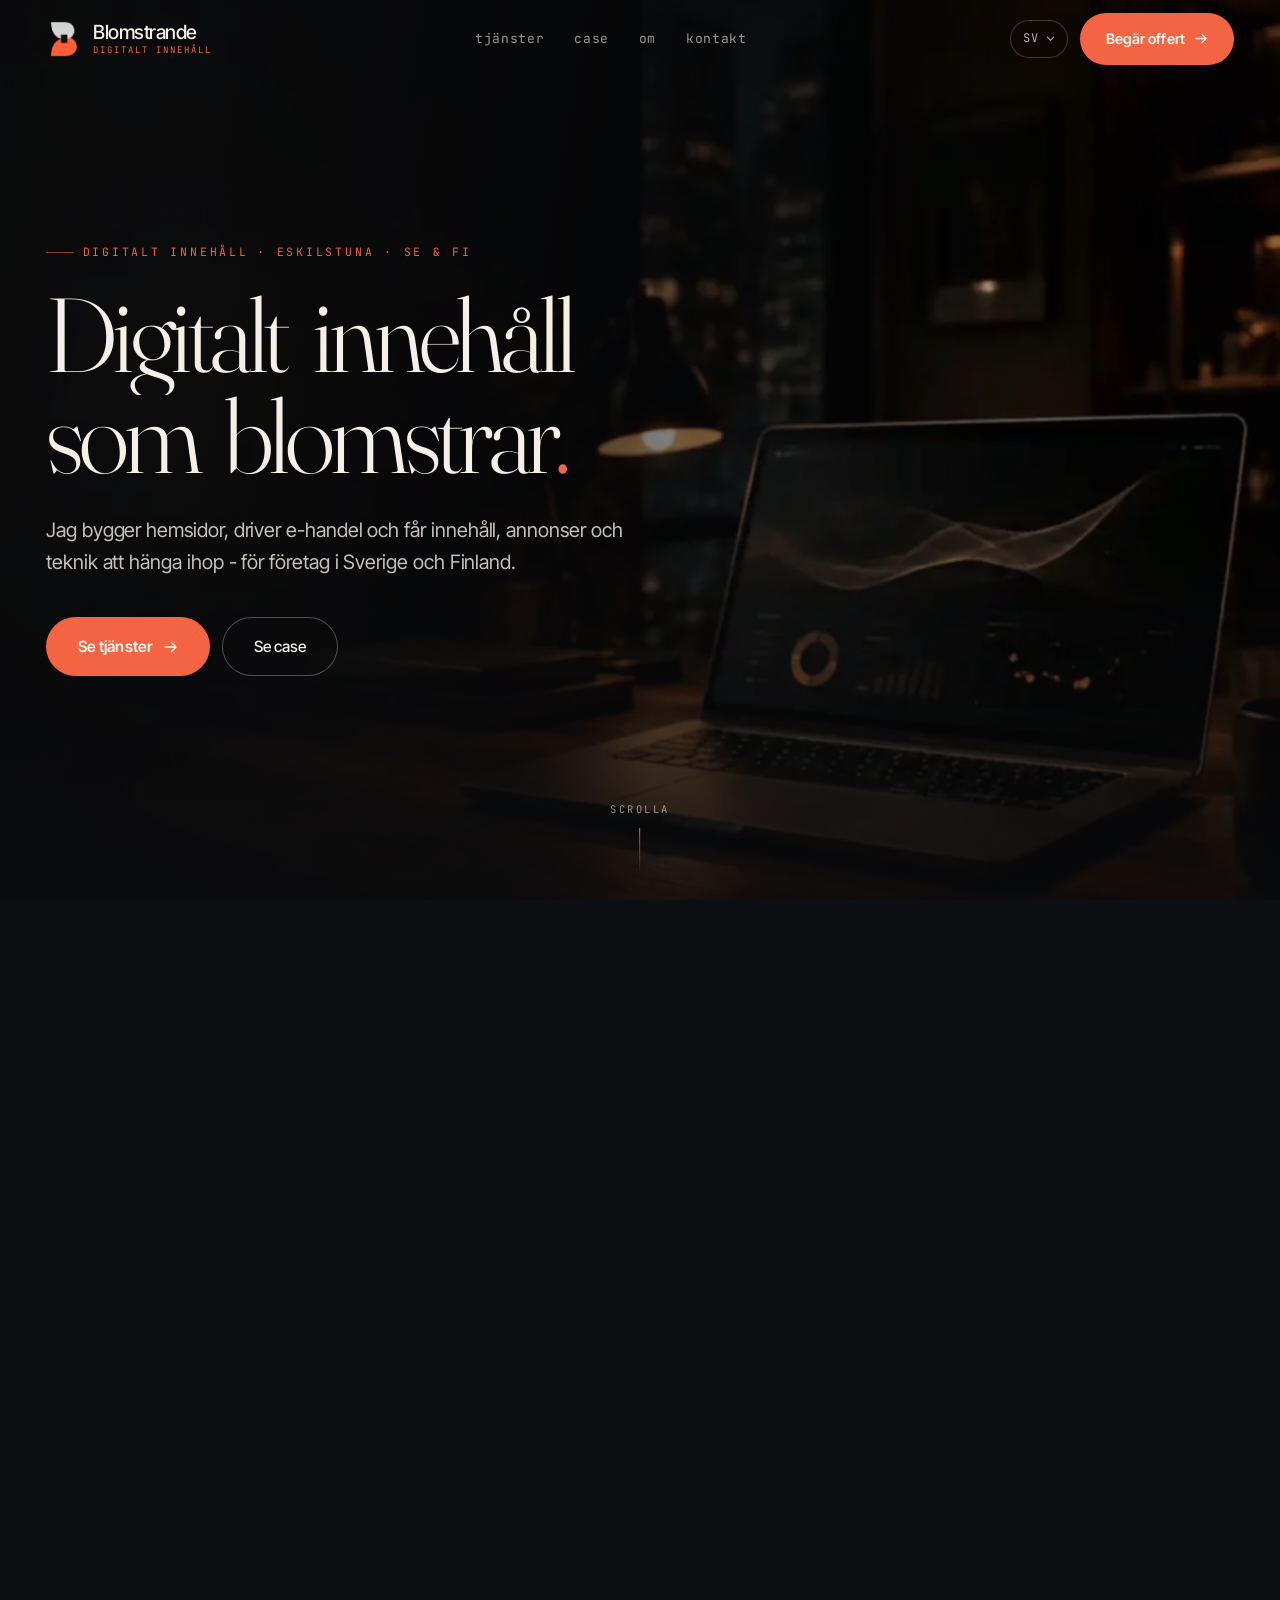
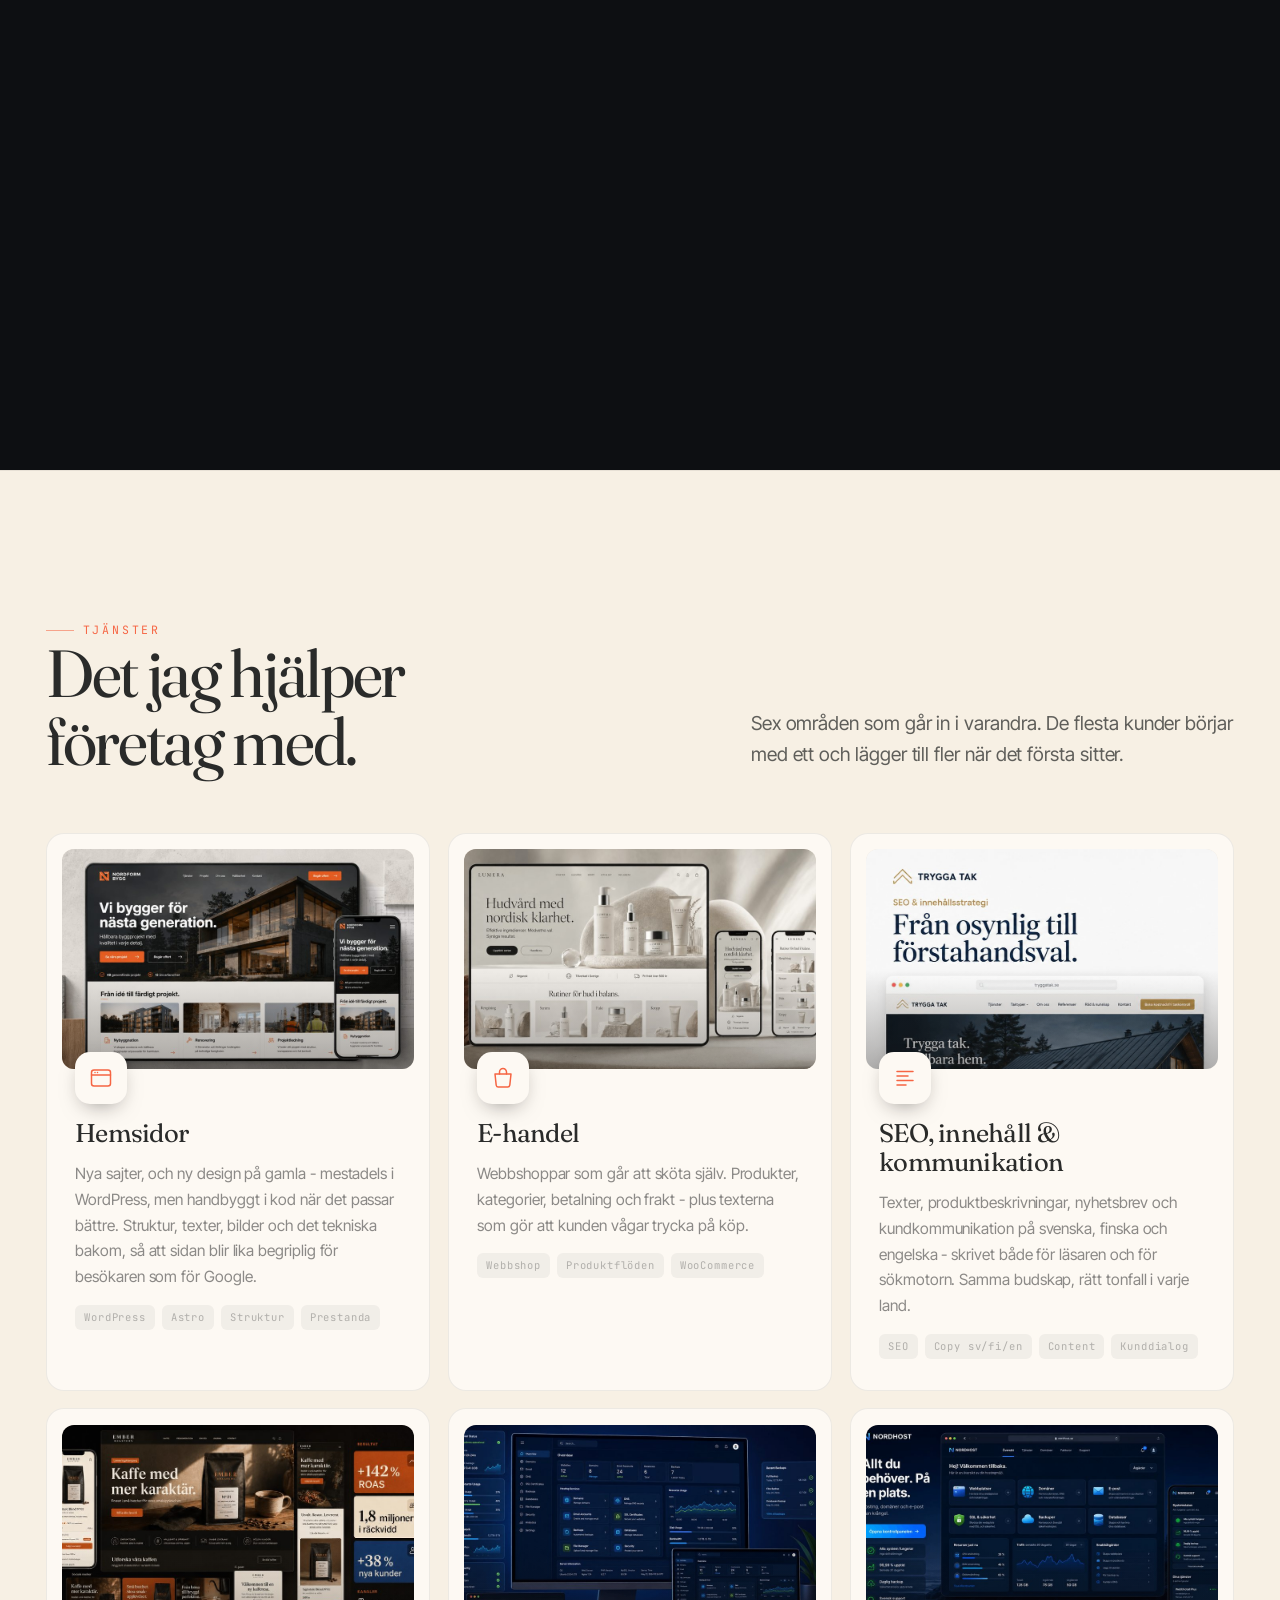
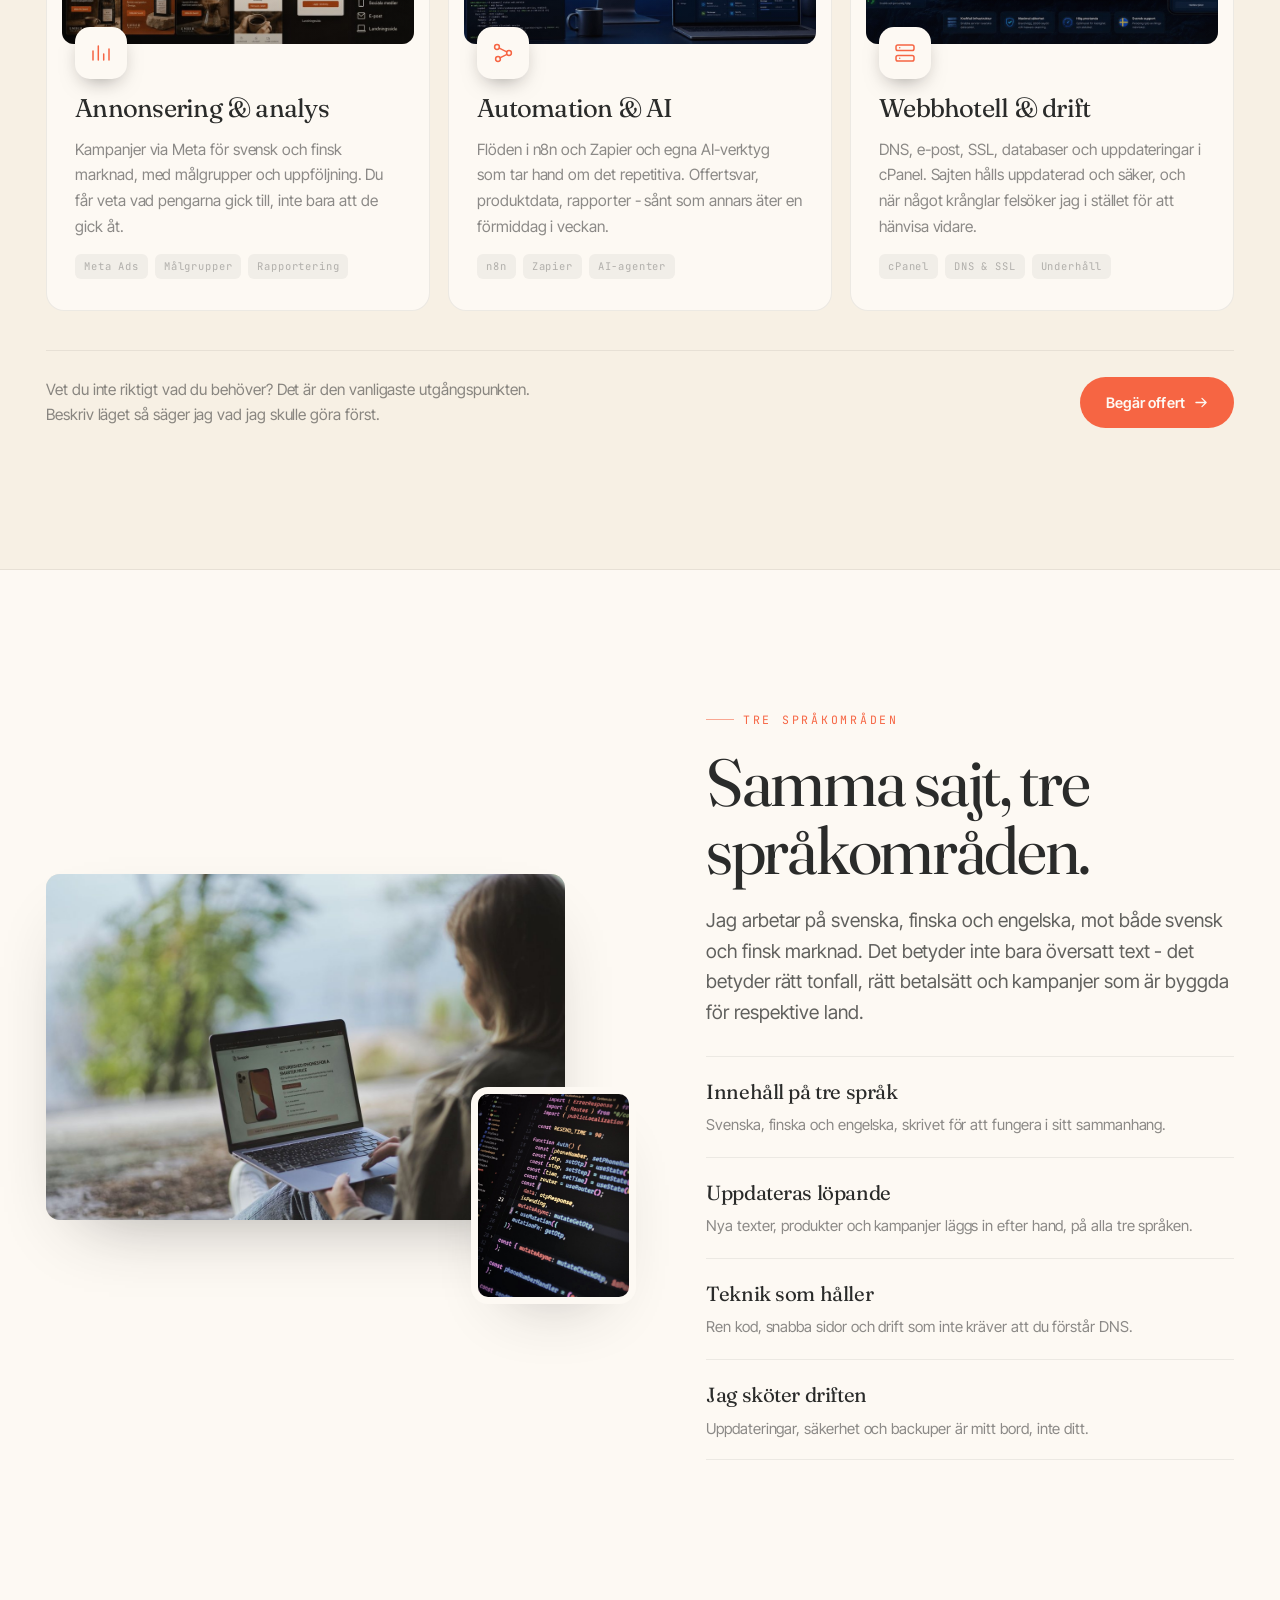
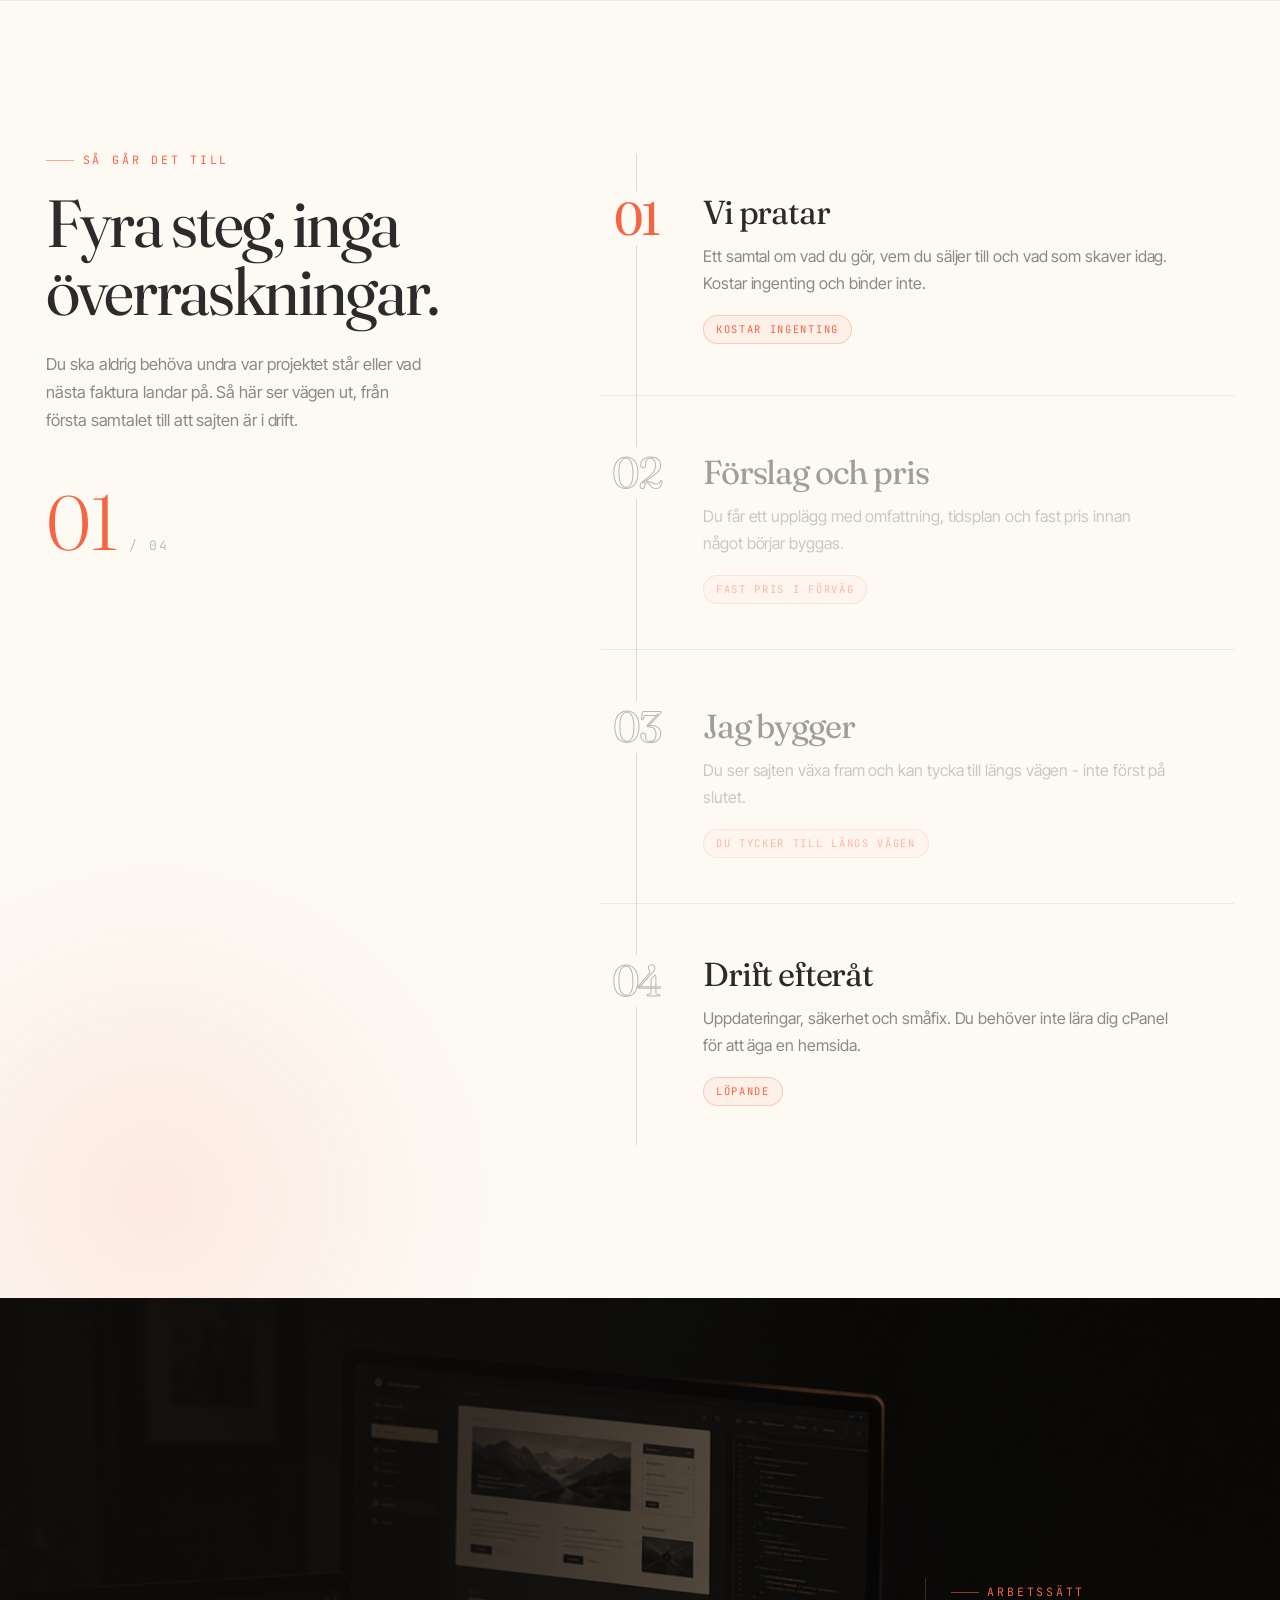
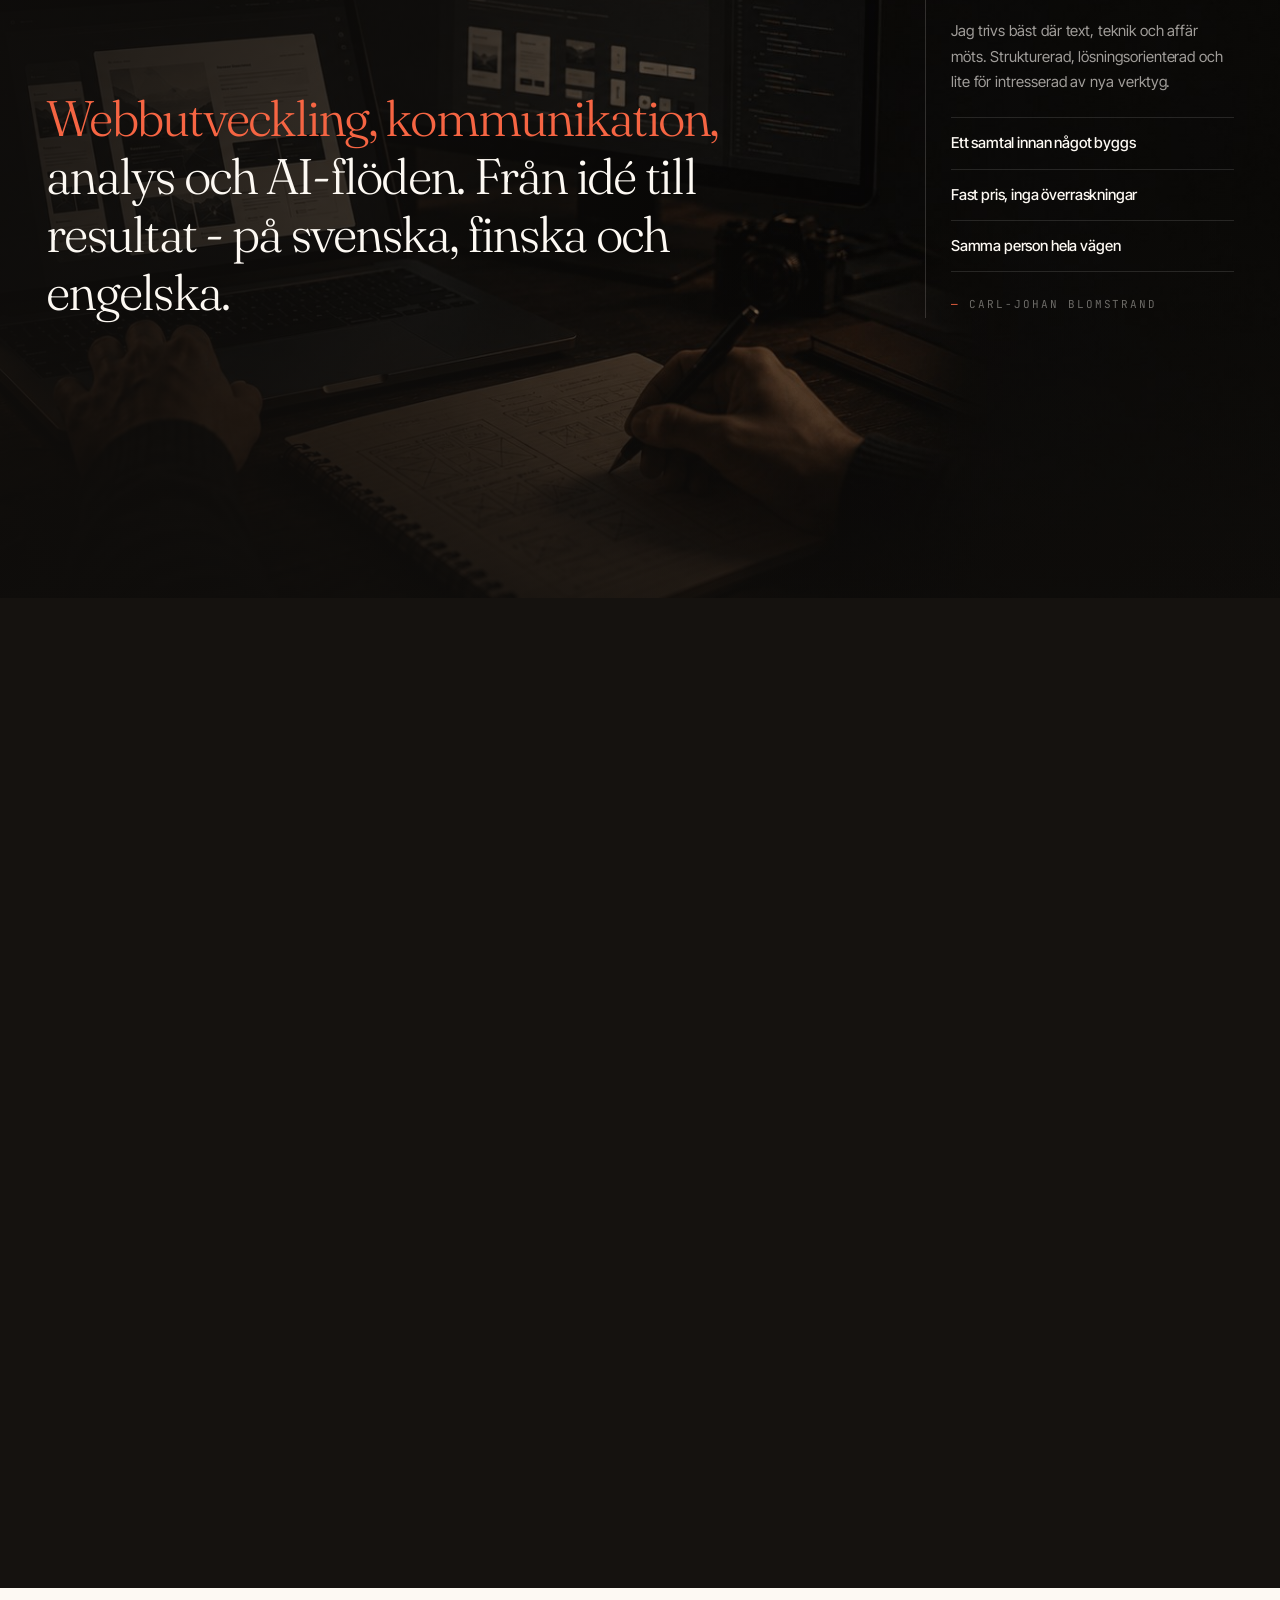
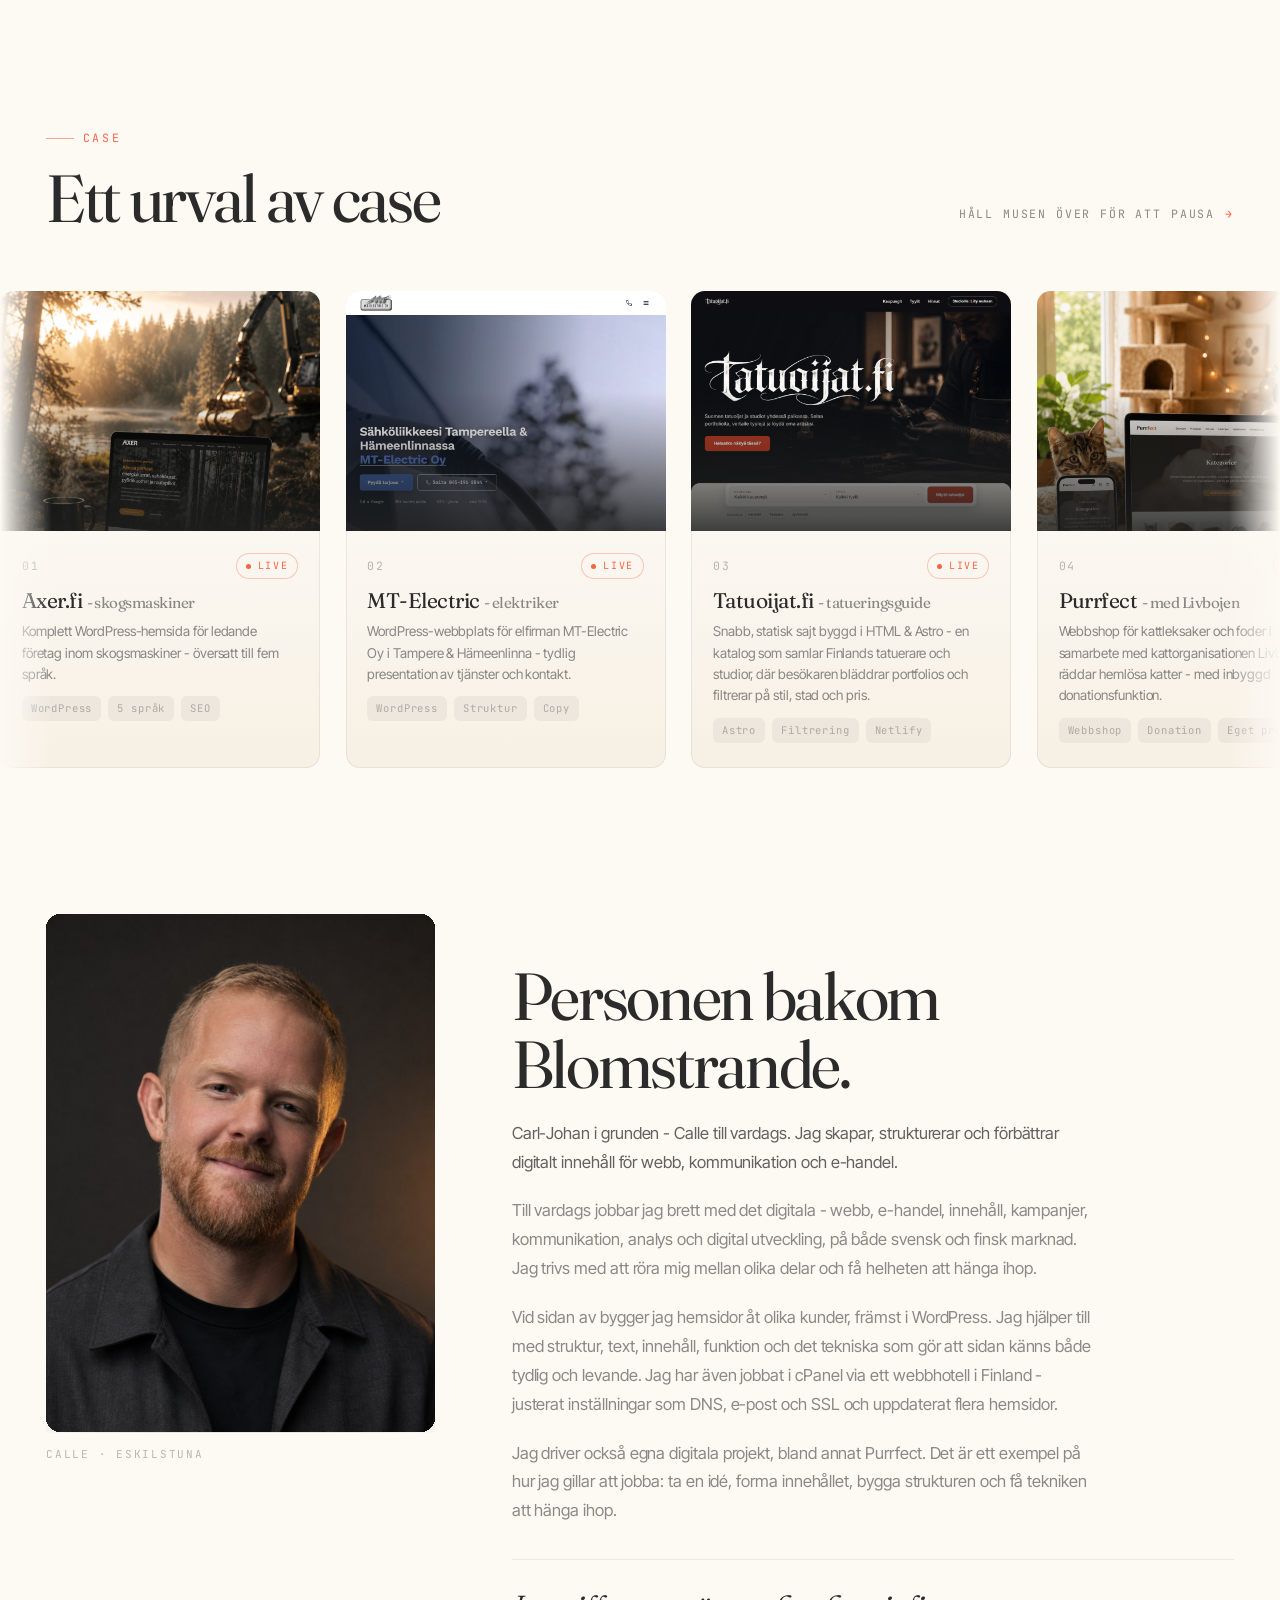
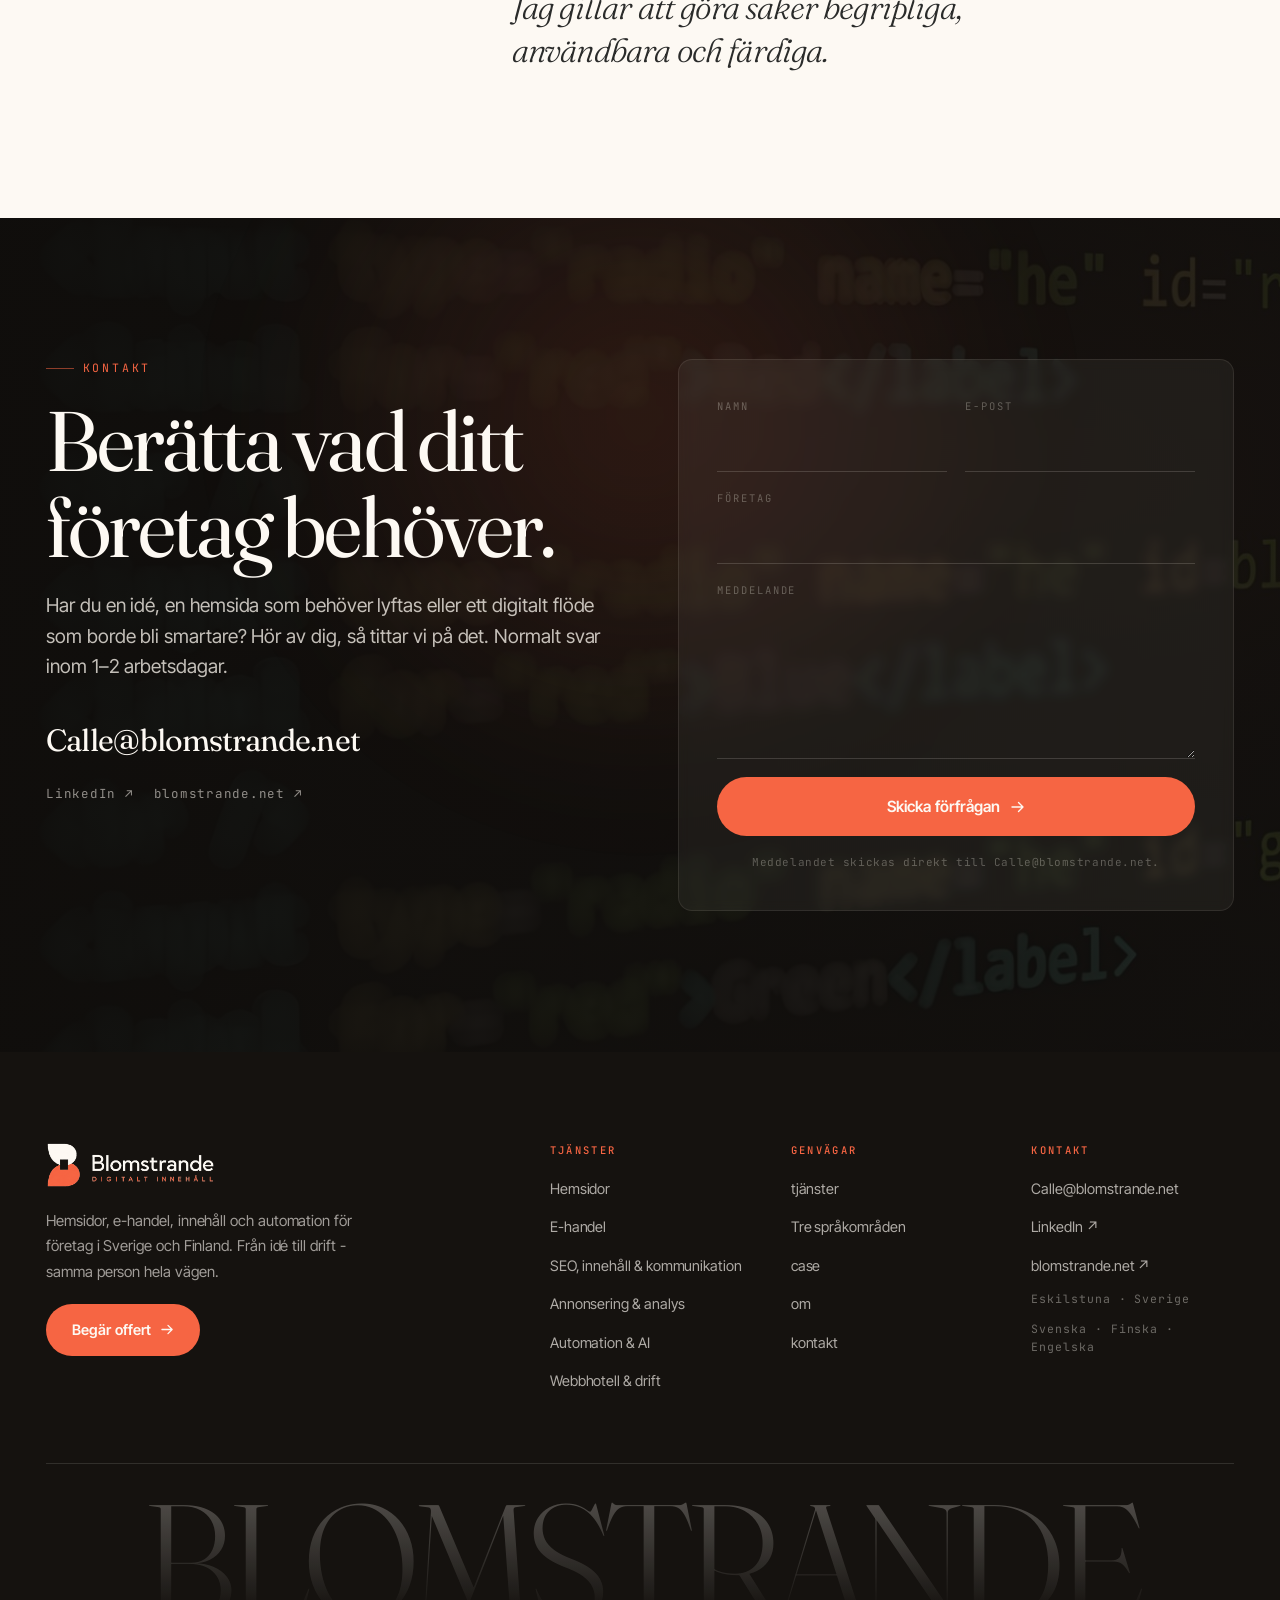
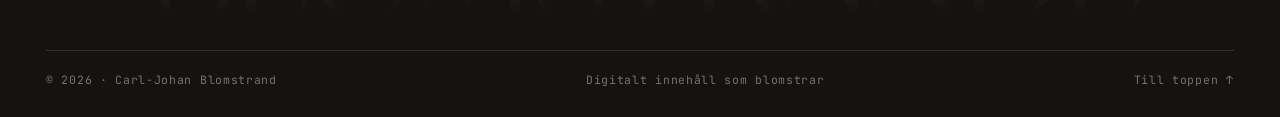
==== index.html @ 08e08719 "honeypot" ====
<!DOCTYPE html>
<html lang="sv">
<head>
<meta charset="utf-8">
<meta name="viewport" content="width=device-width, initial-scale=1, viewport-fit=cover">
<title>Blomstrande - Digitalt innehåll, webb &amp; e-handel i Eskilstuna</title>
<meta name="description" content="Blomstrande Digitalt Innehåll bygger hemsidor i WordPress, driver e-handel, sköter innehåll, annonsering och automation - för företag i Sverige och Finland.">
<meta name="theme-color" content="#FDF9F3">
<link rel="canonical" href="https://blomstrande.net/">

<meta property="og:type" content="website">
<meta property="og:title" content="Blomstrande - Digitalt innehåll som blomstrar">
<meta property="og:description" content="Hemsidor, e-handel, innehåll, annonsering och automation. Från idé till resultat - på svenska, finska och engelska.">
<meta property="og:url" content="https://blomstrande.net/">
<meta property="og:image" content="https://blomstrande.net/assets/og.jpg">
<meta property="og:image:width" content="1200">
<meta property="og:image:height" content="630">
<meta property="og:image:alt" content="Blomstrande - digitalt innehåll, webb och e-handel.">
<meta property="og:locale" content="sv_SE">
<meta property="og:locale:alternate" content="en_US">
<meta property="og:site_name" content="Blomstrande">
<meta name="twitter:card" content="summary_large_image">
<meta name="twitter:image" content="https://blomstrande.net/assets/og.jpg">

<link rel="icon" href="assets/logo-mark.png">
<link rel="preconnect" href="https://fonts.googleapis.com">
<link rel="preconnect" href="https://fonts.gstatic.com" crossorigin>
<link rel="stylesheet" href="https://fonts.googleapis.com/css2?family=Fraunces:ital,opsz,wght@0,9..144,300;0,9..144,400;0,9..144,500;1,9..144,300;1,9..144,400&family=Inter+Tight:wght@300;400;500;600&family=JetBrains+Mono:wght@400;500&display=swap">
<link rel="stylesheet" href="styles.css">

<script>
  /* Sätts före första målningen: CSS som döljer innehåll inför animationer
     får bara gälla när JavaScript faktiskt kör. Utan detta blir sidan tom
     om skriptet blockeras. */
  document.documentElement.className += ' js';
  if (matchMedia('(prefers-reduced-motion: reduce)').matches) {
    document.documentElement.className += ' reduce';
  }
  try {
    var l = localStorage.getItem('bl-lang');
    if (l === 'en' || l === 'sv') document.documentElement.lang = l;
  } catch (e) {}
</script>

<script type="application/ld+json">
{
  "@context": "https://schema.org",
  "@type": "ProfessionalService",
  "name": "Blomstrande Digitalt Innehåll",
  "description": "Hemsidor i WordPress, e-handel, innehåll och kommunikation, annonsering, automation och webbhotellsdrift.",
  "url": "https://blomstrande.net/",
  "email": "Calle@blomstrande.net",
  "image": "https://blomstrande.net/assets/logo.png",
  "address": { "@type": "PostalAddress", "addressLocality": "Eskilstuna", "addressCountry": "SE" },
  "areaServed": [{ "@type": "Country", "name": "Sverige" }, { "@type": "Country", "name": "Finland" }],
  "availableLanguage": ["sv", "fi", "en"],
  "founder": { "@type": "Person", "name": "Carl-Johan Blomstrand", "jobTitle": "Digital innehållsproducent" },
  "knowsAbout": ["WordPress", "E-handel", "Digital kommunikation", "Webbanalys", "Meta Ads", "AI-automation", "cPanel"]
}
</script>
</head>

<body>

<!-- ══ Laddning ═══════════════════════════════════════════════════════════ -->
<div class="loader" id="loader" aria-hidden="true">
  <div class="loader__inner">
    <img class="loader__logo" src="assets/logo-mark.png" alt="" width="200" height="191">
    <span class="loader__count" id="loaderCount">0</span>
  </div>
  <div class="loader__bar"><i id="loaderBar"></i></div>
</div>

<div class="grain" aria-hidden="true"></div>
<div class="progress" id="progress" aria-hidden="true"></div>

<a class="skip" href="#hero" data-i18n="skip">Hoppa till innehållet</a>

<!-- ══ Navigation ════════════════════════════════════════════════════════ -->
<header class="nav" id="nav">
  <div class="nav__in wrap">
    <a class="brand" href="#hero" aria-label="Blomstrande - Digitalt innehåll">
      <img class="brand__mark" src="assets/logo-mark.png" alt="" width="200" height="191" aria-hidden="true">
      <span class="brand__txt">
        <b>Blomstrande</b>
        <i data-i18n="brandSub">Digitalt innehåll</i>
      </span>
    </a>

    <nav class="nav__links" aria-label="Huvudmeny">
      <a href="#tjanster" data-nav-link><span data-i18n="navServices">tjänster</span></a>
      <a href="#case" data-nav-link><span data-i18n="navWork">case</span></a>
      <a href="#om" data-nav-link><span data-i18n="navAbout">om</span></a>
      <a href="#kontakt" data-nav-link><span data-i18n="navContact">kontakt</span></a>
    </nav>

    <div class="nav__side">
      <div class="lang" id="lang">
        <button class="lang__btn" type="button" aria-haspopup="true" aria-expanded="false" id="langBtn">
          <span id="langCur">SV</span>
          <svg viewBox="0 0 10 10" width="9" height="9" aria-hidden="true"><path d="M1.5 3.5 5 7l3.5-3.5" fill="none" stroke="currentColor" stroke-width="1.2" stroke-linecap="round"/></svg>
        </button>
        <div class="lang__menu" role="menu">
          <button type="button" data-lang="sv" role="menuitem"><b>SV</b> Svenska</button>
          <button type="button" data-lang="en" role="menuitem"><b>EN</b> English</button>
        </div>
      </div>

      <a class="btn btn--gold" href="#kontakt" data-magnetic>
        <span data-i18n="navCta">Begär offert</span>
        <svg class="btn__arw" viewBox="0 0 14 14" width="13" height="13" aria-hidden="true"><path d="M1 7h11M7.5 2.5 12 7l-4.5 4.5" fill="none" stroke="currentColor" stroke-width="1.35" stroke-linecap="round" stroke-linejoin="round"/></svg>
      </a>

      <button class="burger" id="burger" type="button" aria-label="Meny" aria-expanded="false"><span></span></button>
    </div>
  </div>
</header>

<div class="mobile" id="mobile">
  <nav class="mobile__nav">
    <a href="#tjanster"><em>01</em> <span data-i18n="navServices">tjänster</span></a>
    <a href="#case"><em>02</em> <span data-i18n="navWork">case</span></a>
    <a href="#om"><em>03</em> <span data-i18n="navAbout">om</span></a>
    <a href="#kontakt"><em>04</em> <span data-i18n="navContact">kontakt</span></a>
  </nav>
  <div class="mobile__foot">
    <a href="mailto:Calle@blomstrande.net">Calle@blomstrande.net</a>
    <span>Eskilstuna · SE</span>
  </div>
</div>

<main>

<!-- ══ Hero ══════════════════════════════════════════════════════════════ -->
<section class="hero" id="hero" data-spotlight>
  <div class="hero__track" id="heroTrack">
    <div class="hero__stage" id="heroStage">
    <div class="hero__media" aria-hidden="true" data-parallax>
      <img src="assets/hero.jpg"
           srcset="assets/hero-1200.jpg 1200w, assets/hero.jpg 1920w"
           sizes="100vw" alt="" width="1672" height="941" fetchpriority="high">
      <canvas class="hero__seq" id="heroSeq" aria-hidden="true"></canvas>
  </div>
    <div class="hero__scrim" aria-hidden="true"></div>

    <div class="wrap hero__in">
      <p class="eyebrow" data-reveal><span data-i18n="heroEyebrow">Digitalt innehåll</span> · Eskilstuna · SE &amp; FI</p>

      <h1 class="hero__h1">
        <span class="line"><span data-i18n="heroL1">Digitalt innehåll</span></span>
        <span class="line"><span data-i18n="heroL2">som blomstrar<em>.</em></span></span>
      </h1>

      <p class="hero__lead" data-reveal>
        <span data-i18n="heroLead">Jag bygger hemsidor, driver e-handel och får innehåll, annonser och teknik att hänga ihop - för företag i Sverige och Finland.</span>
      </p>

      <div class="hero__cta" data-reveal>
        <a class="btn btn--gold btn--lg" href="#tjanster" data-magnetic>
          <span data-i18n="heroCta1">Se tjänster</span>
          <svg class="btn__arw" viewBox="0 0 14 14" width="14" height="14" aria-hidden="true"><path d="M1 7h11M7.5 2.5 12 7l-4.5 4.5" fill="none" stroke="currentColor" stroke-width="1.35" stroke-linecap="round" stroke-linejoin="round"/></svg>
        </a>
        <a class="btn btn--ghost btn--lg" href="#case" data-magnetic><span data-i18n="heroCta2">Se case</span></a>
      </div>
    </div>

    <div class="hero__scroll" aria-hidden="true">
      <span data-i18n="scrollCue">scrolla</span>
      <i></i>
    </div>
    </div>
  </div>
</section>



<!-- ══ Tjänster ══════════════════════════════════════════════════════════ -->
<section class="services" id="tjanster">
  <div class="wrap">
    <div class="services__head">
      <div>
        <p class="eyebrow" data-reveal><span data-i18n="svcEyebrow">Tjänster</span></p>
        <h2 class="h2" data-reveal data-i18n="svcTitle">Det jag hjälper företag med.</h2>
      </div>
      <p class="lead" data-reveal data-i18n="svcLead">Sex områden som går in i varandra. De flesta kunder börjar med ett och lägger till fler när det första sitter.</p>
    </div>

    <div class="services__grid" data-reveal-group>

      <article class="svc" data-reveal>
        <figure class="svc__media"><img src="assets/svc-webb.jpg" alt="Webbplats byggd åt kund" loading="lazy" width="880" height="550"></figure>
        <span class="svc__icon" aria-hidden="true"><svg viewBox="0 0 24 24" width="24" height="24" fill="none" stroke="currentColor" stroke-width="1.5" stroke-linecap="round" stroke-linejoin="round"><rect x="2.5" y="4" width="19" height="16" rx="2.5"/><path d="M2.5 9h19M6 6.5h.01M8.5 6.5h.01"/></svg></span>
        <h3 data-i18n="v1t">Hemsidor</h3>
        <p data-i18n="v1b">Nya sajter, och ny design på gamla - mestadels i WordPress, men handbyggt i kod när det passar bättre. Struktur, texter, bilder och det tekniska bakom, så att sidan blir lika begriplig för besökaren som för Google.</p>
        <ul class="chips"><li>WordPress</li><li>Astro</li><li data-i18n="chipStruct">Struktur</li><li data-i18n="chipPerf">Prestanda</li></ul>
      <span class="svc__go" aria-hidden="true"><svg viewBox="0 0 14 14" width="13" height="13" fill="none"><path d="M1 7h11M7.5 2.5 12 7l-4.5 4.5" stroke="currentColor" stroke-width="1.4" stroke-linecap="round" stroke-linejoin="round"/></svg></span>
      
        <a class="svc__hit" href="tjanster/hemsidor/index.html" aria-label="Hemsidor - läs mer"><span class="visuellt-dold">Läs mer</span></a>
      </article>

      <article class="svc" data-reveal>
        <figure class="svc__media"><img src="assets/svc-ehandel.jpg" alt="Webbshop" loading="lazy" width="880" height="550"></figure>
        <span class="svc__icon" aria-hidden="true"><svg viewBox="0 0 24 24" width="24" height="24" fill="none" stroke="currentColor" stroke-width="1.5" stroke-linecap="round" stroke-linejoin="round"><path d="M4 8h16l-1.2 11.2a2 2 0 0 1-2 1.8H7.2a2 2 0 0 1-2-1.8L4 8Z"/><path d="M8.5 8V6a3.5 3.5 0 0 1 7 0v2"/></svg></span>
        <h3 data-i18n="v2t">E-handel</h3>
        <p data-i18n="v2b">Webbshoppar som går att sköta själv. Produkter, kategorier, betalning och frakt - plus texterna som gör att kunden vågar trycka på köp.</p>
        <ul class="chips"><li data-i18n="chipShop">Webbshop</li><li data-i18n="chipProducts">Produktflöden</li><li>WooCommerce</li></ul>
        <span class="svc__go" aria-hidden="true"><svg viewBox="0 0 14 14" width="13" height="13" fill="none"><path d="M1 7h11M7.5 2.5 12 7l-4.5 4.5" stroke="currentColor" stroke-width="1.4" stroke-linecap="round" stroke-linejoin="round"/></svg></span>
      
        <a class="svc__hit" href="tjanster/e-handel/index.html" aria-label="E-handel - läs mer"><span class="visuellt-dold">Läs mer</span></a>
      </article>

      <article class="svc" data-reveal>
        <figure class="svc__media"><img src="assets/svc-innehall.jpg" alt="Innehålls- och SEO-arbete" loading="lazy" width="880" height="550"></figure>
        <span class="svc__icon" aria-hidden="true"><svg viewBox="0 0 24 24" width="24" height="24" fill="none" stroke="currentColor" stroke-width="1.5" stroke-linecap="round" stroke-linejoin="round"><path d="M4 5.5h16M4 10h11M4 14.5h16M4 19h9"/></svg></span>
        <h3 data-i18n="v3t">SEO, innehåll &amp; kommunikation</h3>
        <p data-i18n="v3b">Texter, produktbeskrivningar, nyhetsbrev och kundkommunikation på svenska, finska och engelska - skrivet både för läsaren och för sökmotorn. Samma budskap, rätt tonfall i varje land.</p>
        <ul class="chips"><li>SEO</li><li>Copy sv/fi/en</li><li>Content</li><li data-i18n="chipCustomer">Kunddialog</li></ul>
      <span class="svc__go" aria-hidden="true"><svg viewBox="0 0 14 14" width="13" height="13" fill="none"><path d="M1 7h11M7.5 2.5 12 7l-4.5 4.5" stroke="currentColor" stroke-width="1.4" stroke-linecap="round" stroke-linejoin="round"/></svg></span>
      
        <a class="svc__hit" href="tjanster/seo-innehall/index.html" aria-label="SEO, innehåll & kommunikation - läs mer"><span class="visuellt-dold">Läs mer</span></a>
      </article>

      <article class="svc" data-reveal>
        <figure class="svc__media"><img src="assets/svc-analys.jpg" alt="Kampanj för Ember Roasters - annonser, e-post och resultat" loading="lazy" width="880" height="550"></figure>
        <span class="svc__icon" aria-hidden="true"><svg viewBox="0 0 24 24" width="24" height="24" fill="none" stroke="currentColor" stroke-width="1.5" stroke-linecap="round" stroke-linejoin="round"><path d="M4 19V10M9.3 19V5M14.7 19v-6M20 19V8"/></svg></span>
        <h3 data-i18n="v4t">Annonsering &amp; analys</h3>
        <p data-i18n="v4b">Kampanjer via Meta för svensk och finsk marknad, med målgrupper och uppföljning. Du får veta vad pengarna gick till, inte bara att de gick åt.</p>
        <ul class="chips"><li>Meta Ads</li><li data-i18n="chipAudience">Målgrupper</li><li data-i18n="chipReporting">Rapportering</li></ul>
      <span class="svc__go" aria-hidden="true"><svg viewBox="0 0 14 14" width="13" height="13" fill="none"><path d="M1 7h11M7.5 2.5 12 7l-4.5 4.5" stroke="currentColor" stroke-width="1.4" stroke-linecap="round" stroke-linejoin="round"/></svg></span>
      
        <a class="svc__hit" href="tjanster/annonsering-analys/index.html" aria-label="Annonsering & analys - läs mer"><span class="visuellt-dold">Läs mer</span></a>
      </article>

      <article class="svc" data-reveal>
        <figure class="svc__media"><img src="assets/svc-automation.jpg" alt="Automationsflöden och serverövervakning" loading="lazy" width="880" height="550"></figure>
        <span class="svc__icon" aria-hidden="true"><svg viewBox="0 0 24 24" width="24" height="24" fill="none" stroke="currentColor" stroke-width="1.5" stroke-linecap="round" stroke-linejoin="round"><circle cx="6" cy="6" r="2.4"/><circle cx="18" cy="12" r="2.4"/><circle cx="7" cy="18" r="2.4"/><path d="M8.2 7.1l7.6 3.7M15.9 13.4l-7 3.5"/></svg></span>
        <h3 data-i18n="v5t">Automation &amp; AI</h3>
        <p data-i18n="v5b">Flöden i n8n och Zapier och egna AI-verktyg som tar hand om det repetitiva. Offertsvar, produktdata, rapporter - sånt som annars äter en förmiddag i veckan.</p>
        <ul class="chips"><li>n8n</li><li>Zapier</li><li data-i18n="chipAgents">AI-agenter</li></ul>
      <span class="svc__go" aria-hidden="true"><svg viewBox="0 0 14 14" width="13" height="13" fill="none"><path d="M1 7h11M7.5 2.5 12 7l-4.5 4.5" stroke="currentColor" stroke-width="1.4" stroke-linecap="round" stroke-linejoin="round"/></svg></span>
      
        <a class="svc__hit" href="tjanster/automation-ai/index.html" aria-label="Automation & AI - läs mer"><span class="visuellt-dold">Läs mer</span></a>
      </article>

      <article class="svc" data-reveal>
        <figure class="svc__media"><img src="assets/svc-drift.jpg" alt="Kontrollpanel för webbhotell" loading="lazy" width="880" height="550"></figure>
        <span class="svc__icon" aria-hidden="true"><svg viewBox="0 0 24 24" width="24" height="24" fill="none" stroke="currentColor" stroke-width="1.5" stroke-linecap="round" stroke-linejoin="round"><rect x="3" y="4" width="18" height="5.5" rx="1.8"/><rect x="3" y="14.5" width="18" height="5.5" rx="1.8"/><path d="M6.7 6.75h.01M6.7 17.25h.01"/></svg></span>
        <h3 data-i18n="v6t">Webbhotell &amp; drift</h3>
        <p data-i18n="v6b">DNS, e-post, SSL, databaser och uppdateringar i cPanel. Sajten hålls uppdaterad och säker, och när något krånglar felsöker jag i stället för att hänvisa vidare.</p>
        <ul class="chips"><li>cPanel</li><li>DNS &amp; SSL</li><li data-i18n="chipMaint">Underhåll</li></ul>
      <span class="svc__go" aria-hidden="true"><svg viewBox="0 0 14 14" width="13" height="13" fill="none"><path d="M1 7h11M7.5 2.5 12 7l-4.5 4.5" stroke="currentColor" stroke-width="1.4" stroke-linecap="round" stroke-linejoin="round"/></svg></span>
      
        <a class="svc__hit" href="tjanster/webbhotell-drift/index.html" aria-label="Webbhotell & drift - läs mer"><span class="visuellt-dold">Läs mer</span></a>
      </article>

    </div>

    <div class="services__foot" data-reveal>
      <p data-i18n="svcFoot">Vet du inte riktigt vad du behöver? Det är den vanligaste utgångspunkten. Beskriv läget så säger jag vad jag skulle göra först.</p>
      <a class="btn btn--gold" href="#kontakt" data-magnetic>
        <span data-i18n="svcCta">Begär offert</span>
        <svg class="btn__arw" viewBox="0 0 14 14" width="13" height="13" aria-hidden="true"><path d="M1 7h11M7.5 2.5 12 7l-4.5 4.5" fill="none" stroke="currentColor" stroke-width="1.35" stroke-linecap="round" stroke-linejoin="round"/></svg>
      </a>
    </div>
  </div>
</section>


<!-- ══ Marknader: bild + text ════════════════════════════════════════════ -->
<section class="split" id="marknader">
  <div class="wrap split__grid">
    <div class="split__media" data-reveal>
      <figure class="split__main" data-parallax>
        <img src="assets/split-ehandel.jpg" alt="Kund som handlar i en webbshop" loading="lazy" width="1400" height="934">
      </figure>
      <figure class="split__inset" data-reveal>
        <img src="assets/split-kod.jpg" alt="Kod i en editor" loading="lazy" width="900" height="1313">
      </figure>
    </div>

    <div class="split__copy" data-reveal-group>
      <p class="eyebrow" data-reveal><span data-i18n="splitEyebrow">Tre språkområden</span></p>
      <h2 class="h2" data-reveal data-i18n="splitTitle">Samma sajt, tre språkområden.</h2>
      <p class="lead" data-reveal data-i18n="splitLead">Jag arbetar på svenska, finska och engelska, mot både svensk och finsk marknad. Det betyder inte bara översatt text - det betyder rätt tonfall, rätt betalsätt och kampanjer som är byggda för respektive land.</p>
      <ul class="split__list" data-reveal>
        <li><b data-i18n="sp1t">Innehåll på tre språk</b><span data-i18n="sp1b">Svenska, finska och engelska, skrivet för att fungera i sitt sammanhang.</span></li>
        <li><b data-i18n="sp2t">Uppdateras löpande</b><span data-i18n="sp2b">Nya texter, produkter och kampanjer läggs in efter hand, på alla tre språken.</span></li>
        <li><b data-i18n="sp3t">Teknik som håller</b><span data-i18n="sp3b">Ren kod, snabba sidor och drift som inte kräver att du förstår DNS.</span></li>
        <li><b data-i18n="sp4t">Jag sköter driften</b><span data-i18n="sp4b">Uppdateringar, säkerhet och backuper är mitt bord, inte ditt.</span></li>
      </ul>
    </div>
  </div>
</section>

<!-- ══ Så går det till ═══════════════════════════════════════════════════ -->
<section class="process" id="process">
  <div class="process__glow" aria-hidden="true"></div>
  <div class="wrap process__grid">

    <div class="process__aside">
      <div class="process__pin">
        <p class="eyebrow" data-reveal><span data-i18n="procEyebrow">Så går det till</span></p>
        <h2 class="h2" data-reveal data-i18n="procTitle">Fyra steg, inga överraskningar.</h2>
        <p class="process__lead" data-reveal data-i18n="procLead">Du ska aldrig behöva undra var projektet står eller vad nästa faktura landar på. Så här ser vägen ut, från första samtalet till att sajten är i drift.</p>
        <div class="process__counter" aria-hidden="true">
          <span id="procCount">01</span><i>/ 04</i>
        </div>
      </div>
    </div>

    <ol class="psteps">
      <li class="pstep" data-step>
        <span class="pstep__num" aria-hidden="true">01</span>
        <div class="pstep__body">
          <h3 data-i18n="p1t">Vi pratar</h3>
          <p data-i18n="p1b">Ett samtal om vad du gör, vem du säljer till och vad som skaver idag. Kostar ingenting och binder inte.</p>
          <span class="pstep__meta" data-i18n="p1m">Kostar ingenting</span>
        </div>
      </li>
      <li class="pstep" data-step>
        <span class="pstep__num" aria-hidden="true">02</span>
        <div class="pstep__body">
          <h3 data-i18n="p2t">Förslag och pris</h3>
          <p data-i18n="p2b">Du får ett upplägg med omfattning, tidsplan och fast pris innan något börjar byggas.</p>
          <span class="pstep__meta" data-i18n="p2m">Fast pris i förväg</span>
        </div>
      </li>
      <li class="pstep" data-step>
        <span class="pstep__num" aria-hidden="true">03</span>
        <div class="pstep__body">
          <h3 data-i18n="p3t">Jag bygger</h3>
          <p data-i18n="p3b">Du ser sajten växa fram och kan tycka till längs vägen - inte först på slutet.</p>
          <span class="pstep__meta" data-i18n="p3m">Du tycker till längs vägen</span>
        </div>
      </li>
      <li class="pstep" data-step>
        <span class="pstep__num" aria-hidden="true">04</span>
        <div class="pstep__body">
          <h3 data-i18n="p4t">Drift efteråt</h3>
          <p data-i18n="p4b">Uppdateringar, säkerhet och småfix. Du behöver inte lära dig cPanel för att äga en hemsida.</p>
          <span class="pstep__meta" data-i18n="p4m">Löpande</span>
        </div>
      </li>
    </ol>

  </div>
</section>

<!-- ══ Manifest (scroll-scrub) ═══════════════════════════════════════════ -->
<section class="manifest">
  <div class="manifest__bg" aria-hidden="true">
    <div class="manifest__bgPin">
      <img src="assets/band-skiss.jpg" alt="" loading="lazy" width="1672" height="941">
    </div>
  </div>
  <div class="manifest__track" data-scrub-track>
    <div class="manifest__sticky">
      <div class="wrap manifest__grid">
        <p class="scrub" data-scrub-text data-i18n="manifest">Webbutveckling, kommunikation, analys och AI-flöden. Från idé till resultat - på svenska, finska och engelska.</p>
        <aside class="mpanel">
          <p class="eyebrow eyebrow--light"><span data-i18n="mpEyebrow">Arbetssätt</span></p>
          <p class="mpanel__lead" data-i18n="manifestMeta">Jag trivs bäst där text, teknik och affär möts. Strukturerad, lösningsorienterad och lite för intresserad av nya verktyg.</p>
          <ul class="mpanel__list">
            <li data-scrub-item><b data-i18n="mp1">Ett samtal innan något byggs</b></li>
            <li data-scrub-item><b data-i18n="mp2">Fast pris, inga överraskningar</b></li>
            <li data-scrub-item><b data-i18n="mp3">Samma person hela vägen</b></li>
          </ul>
          <p class="mpanel__sign"><span data-i18n="mpSign">Carl-Johan Blomstrand</span></p>
        </aside>
      </div>
    </div>
  </div>
</section>

<!-- ══ Projekt: horisontellt galleri ═════════════════════════════════════ -->
<section class="work" id="case">
  <div class="wrap work__head">
    <p class="eyebrow" data-reveal><span data-i18n="workEyebrow">Case</span></p>
    <h2 class="h2" data-reveal data-i18n="workTitle">Ett urval av case</h2>
    <p class="work__hint" data-reveal><span data-i18n="workHint">Håll musen över för att pausa</span> <i>→</i></p>
  </div>

  <div class="work__marquee" data-marquee>
    <div class="work__rail" id="workRail">
        <article class="case" data-tilt>
          <a class="case__link" href="https://axer.blomstrande.net/" target="_blank" rel="noopener">
            <div class="case__media"><img src="assets/axer-case.jpg" alt="Axer.fi - ledande inom skogsmaskiner" loading="lazy" width="1200" height="800"></div>
            <div class="case__body">
              <div class="case__top"><em class="case__no">01</em><span class="tag tag--live" data-i18n="badgeLive">live</span></div>
              <h3>Axer.fi <i>- <span data-i18n="c1sub">skogsmaskiner</span></i></h3>
              <p data-i18n="c1">Komplett WordPress-hemsida för ledande företag inom skogsmaskiner - översatt till fem språk.</p>
              <ul class="chips"><li>WordPress</li><li data-i18n="chipMulti">5 språk</li><li>SEO</li></ul>
            </div>
          </a>
        </article>

        <article class="case" data-tilt>
          <a class="case__link" href="https://mt-electric.blomstrande.net" target="_blank" rel="noopener">
            <div class="case__media"><img src="assets/mt-electric-case.jpg" alt="MT-Electric Oy - elfirma i Tampere och Hämeenlinna" loading="lazy" width="1200" height="800"></div>
            <div class="case__body">
              <div class="case__top"><em class="case__no">02</em><span class="tag tag--live" data-i18n="badgeLive">live</span></div>
              <h3>MT-Electric <i>- <span data-i18n="c2sub">elektriker</span></i></h3>
              <p data-i18n="c2">WordPress-webbplats för elfirman MT-Electric Oy i Tampere &amp; Hämeenlinna - tydlig presentation av tjänster och kontakt.</p>
              <ul class="chips"><li>WordPress</li><li data-i18n="chipStruct">Struktur</li><li>Copy</li></ul>
            </div>
          </a>
        </article>

        <article class="case" data-tilt>
          <a class="case__link" href="https://tatueringssida.netlify.app/" target="_blank" rel="noopener">
            <div class="case__media"><img src="assets/tatuering-case.jpg" alt="Tatuoijat.fi - katalog över Finlands tatuerare" loading="lazy" width="1200" height="800"></div>
            <div class="case__body">
              <div class="case__top"><em class="case__no">03</em><span class="tag tag--live" data-i18n="badgeLive">live</span></div>
              <h3>Tatuoijat.fi <i>- <span data-i18n="c3sub">tatueringsguide</span></i></h3>
              <p data-i18n="c3">Snabb, statisk sajt byggd i HTML &amp; Astro - en katalog som samlar Finlands tatuerare och studior, där besökaren bläddrar portfolios och filtrerar på stil, stad och pris.</p>
              <ul class="chips"><li>Astro</li><li data-i18n="chipFilter">Filtrering</li><li>Netlify</li></ul>
            </div>
          </a>
        </article>

        <article class="case" data-tilt>
          <a class="case__link" href="https://purrfect.se" target="_blank" rel="noopener">
            <div class="case__media"><img src="assets/purrfect-case.jpg" alt="Purrfect - kattprodukter med donationsfunktion" loading="lazy" width="1200" height="800"></div>
            <div class="case__body">
              <div class="case__top"><em class="case__no">04</em><span class="tag tag--live" data-i18n="badgeLive">live</span></div>
              <h3>Purrfect <i>- <span data-i18n="c4sub">med Livbojen</span></i></h3>
              <p data-i18n="c4">Webbshop för kattleksaker och foder i samarbete med kattorganisationen Livbojen som räddar hemlösa katter - med inbyggd donationsfunktion.</p>
              <ul class="chips"><li data-i18n="chipShop">Webbshop</li><li data-i18n="chipDonation">Donation</li><li data-i18n="chipOwn">Eget projekt</li></ul>
            </div>
          </a>
        </article>

        <article class="case" data-tilt>
          <a class="case__link" href="https://www.billackering.eu/" target="_blank" rel="noopener">
            <div class="case__media"><img src="assets/billackering-case.jpg" alt="Billackering.eu - e-handel inom billack och vårdprodukter" loading="lazy" width="1200" height="800"></div>
            <div class="case__body">
              <div class="case__top"><em class="case__no">05</em><span class="tag tag--live" data-i18n="badgeOngoing">pågående</span></div>
              <h3>Billackering.eu <i>- <span data-i18n="c5sub">kommunikatör</span></i></h3>
              <p data-i18n="c5">Marknads- och kommunikationsansvar för e-handel inom billack och vårdprodukter - för både den svenska och finska marknaden.</p>
              <ul class="chips"><li data-i18n="chipComm">Kommunikation</li><li>SE + FI</li><li data-i18n="chipEcom">E-handel</li></ul>
            </div>
          </a>
        </article>

        <article class="case" data-tilt>
          <div class="case__link">
            <div class="case__media"><img src="assets/meta-portfolio.jpg" alt="Strategisk marknadsföring via Meta" loading="lazy" width="1200" height="800"></div>
            <div class="case__body">
              <div class="case__top"><em class="case__no">06</em><span class="tag tag--work" data-i18n="badgeOngoing">pågående</span></div>
              <h3 data-i18n="c6title">Strategisk marknadsföring <i>- via Meta</i></h3>
              <p data-i18n="c6">Annonser och kampanjer via Meta för svenska och finska marknaden - strategi, målgrupper och analys.</p>
              <ul class="chips"><li>Meta Ads</li><li data-i18n="chipAudience">Målgrupper</li><li data-i18n="chipAnalysis">Analys</li></ul>
            </div>
          </div>
        </article>

        <article class="case" data-tilt>
          <div class="case__link">
            <div class="case__media"><img src="assets/ai-automation-case.jpg" alt="Automation och AI - n8n, Zapier och egna GPT-verktyg" loading="lazy" width="1200" height="800"></div>
            <div class="case__body">
              <div class="case__top"><em class="case__no">07</em><span class="tag">2025</span></div>
              <h3 data-i18n="c7title">Automation <i>&amp; AI-flöden</i></h3>
              <p data-i18n="c7">Automationsflöden i n8n och Zapier, samt bygger AI-agenter och andra AI-baserade verktyg.</p>
              <ul class="chips"><li>n8n</li><li>Zapier</li><li data-i18n="chipAgents">AI-agenter</li></ul>
            </div>
          </div>
        </article>

        <article class="case" data-tilt>
          <div class="case__link">
            <div class="case__media"><img src="assets/cpanel-case.jpg" alt="Webbhotell och cPanel - drift och konfiguration" loading="lazy" width="1200" height="800"></div>
            <div class="case__body">
              <div class="case__top"><em class="case__no">08</em><span class="tag" data-i18n="badgeOps">drift</span></div>
              <h3 data-i18n="c8title">Webbhotell <i>&amp; cPanel</i></h3>
              <p data-i18n="c8">Har jobbat i cPanel via ett webbhotell i Finland - justerat inställningar som DNS, e-post, SSL, databaser och PHP samt uppdaterat och felsökt flera hemsidor.</p>
              <ul class="chips"><li>DNS</li><li>SSL</li><li>PHP</li></ul>
            </div>
          </div>
        </article>

        <article class="case case--end">
          <a class="case__link" href="#kontakt">
            <div class="case__body case__body--end">
              <em class="case__no">→</em>
              <h3 data-i18n="endTitle">Nästa projekt är ditt.</h3>
              <p data-i18n="endBody">Har du en idé, en hemsida som behöver lyftas eller ett flöde som borde bli smartare? Hör av dig så tittar vi på det.</p>
              <span class="btn btn--gold" data-i18n="endCta">Skicka ett meddelande</span>
            </div>
          </a>
        </article>

    </div>
  </div>
</section>

<!-- ══ Om ════════════════════════════════════════════════════════════════ -->
<section class="about" id="om">
  <div class="wrap about__grid">
    <div class="about__media" data-reveal>
      <div class="about__frame" data-parallax>
        <img src="assets/calle-portrait.jpg" alt="Carl-Johan Blomstrand" loading="lazy" width="900" height="1125">
      </div>
      <p class="about__cap"><span data-i18n="aboutCap">Calle · Eskilstuna</span></p>
    </div>

    <div class="about__copy" data-reveal-group>
      <p class="eyebrow" data-reveal><span data-i18n="aboutEyebrow">Om företaget</span></p>
      <h2 class="h2" data-reveal data-i18n="aboutTitle">Personen bakom Blomstrande.</h2>

      <p class="lead" data-reveal data-i18n="about1">Carl-Johan i grunden - Calle till vardags. Jag skapar, strukturerar och förbättrar digitalt innehåll för webb, kommunikation och e-handel.</p>
      <p data-reveal data-i18n="about2">Till vardags jobbar jag brett med det digitala - webb, e-handel, innehåll, kampanjer, kommunikation, analys och digital utveckling, på både svensk och finsk marknad. Jag trivs med att röra mig mellan olika delar och få helheten att hänga ihop.</p>
      <p data-reveal data-i18n="about3">Vid sidan av bygger jag hemsidor åt olika kunder, främst i WordPress. Jag hjälper till med struktur, text, innehåll, funktion och det tekniska som gör att sidan känns både tydlig och levande. Jag har även jobbat i cPanel via ett webbhotell i Finland - justerat inställningar som DNS, e-post och SSL och uppdaterat flera hemsidor.</p>
      <p data-reveal data-i18n="about4">Jag driver också egna digitala projekt, bland annat Purrfect. Det är ett exempel på hur jag gillar att jobba: ta en idé, forma innehållet, bygga strukturen och få tekniken att hänga ihop.</p>

      <blockquote class="pull" data-reveal>
        <p data-i18n="pull">Jag gillar att göra saker begripliga, användbara och färdiga.</p>
      </blockquote>
    </div>
  </div>
</section>

<!-- ══ Kontakt ═══════════════════════════════════════════════════════════ -->
<section class="contact" id="kontakt">
  <div class="contact__bg" aria-hidden="true">
    <img src="assets/band-kod.jpg" alt="" loading="lazy" width="1919" height="806">
  </div>
  <div class="contact__glow" aria-hidden="true"></div>
  <div class="wrap contact__grid">

    <div class="contact__copy" data-reveal-group>
      <p class="eyebrow" data-reveal><span data-i18n="contactEyebrow">Kontakt</span></p>
      <h2 class="h2 h2--xl" data-reveal data-i18n="contactTitle">Berätta vad ditt företag behöver.</h2>
      <p class="lead" data-reveal data-i18n="contactLead">Har du en idé, en hemsida som behöver lyftas eller ett digitalt flöde som borde bli smartare? Hör av dig, så tittar vi på det. Normalt svar inom 1–2 arbetsdagar.</p>

      <div class="contact__direct" data-reveal>
        <a href="mailto:Calle@blomstrande.net">Calle@blomstrande.net</a>
        <div class="contact__links">
          <a href="https://www.linkedin.com/" target="_blank" rel="noopener">LinkedIn ↗</a>
          <a href="https://blomstrande.net" target="_blank" rel="noopener">blomstrande.net ↗</a>
        </div>
      </div>
    </div>

    <form class="form" id="form" name="kontakt" method="POST" data-netlify="true" netlify-honeypot="bot-field" data-reveal novalidate>
      <!-- Netlify Forms: form-name maste folja med nar vi postar via fetch. -->
      <input type="hidden" name="form-name" value="kontakt">
      <p class="form__hp" aria-hidden="true" style="position:absolute;left:-9999px;top:auto;width:1px;height:1px;overflow:hidden">
        <label>Lämna det här fältet tomt <input name="bot-field" tabindex="-1" autocomplete="off"></label>
      </p>
      <div class="form__row">
        <div class="field">
          <label for="f-name" data-i18n="fName">Namn</label>
          <input id="f-name" name="namn" type="text" autocomplete="name" required>
        </div>
        <div class="field">
          <label for="f-mail" data-i18n="fMail">E-post</label>
          <input id="f-mail" name="epost" type="email" autocomplete="email" required>
        </div>
      </div>
      <div class="field">
        <label for="f-sub" data-i18n="fSubject">Företag</label>
        <input id="f-sub" name="amne" type="text">
      </div>
      <div class="field">
        <label for="f-msg" data-i18n="fMsg">Meddelande</label>
        <textarea id="f-msg" name="meddelande" rows="5"></textarea>
      </div>
      <button class="btn btn--gold btn--lg btn--full" type="submit" data-magnetic>
        <span data-i18n="fSend">Skicka förfrågan</span>
        <svg class="btn__arw" viewBox="0 0 14 14" width="14" height="14" aria-hidden="true"><path d="M1 7h11M7.5 2.5 12 7l-4.5 4.5" fill="none" stroke="currentColor" stroke-width="1.35" stroke-linecap="round" stroke-linejoin="round"/></svg>
      </button>
      <p class="form__note" id="formNote" data-i18n="fNote" role="status" aria-live="polite">Meddelandet skickas direkt till Calle@blomstrande.net.</p>
    </form>

  </div>
</section>

</main>

<!-- ══ Sidfot ════════════════════════════════════════════════════════════ -->
<footer class="foot">
  <div class="wrap">

    <div class="foot__top">
      <div class="foot__brand">
        <img class="foot__logo" src="assets/logo-light.png" alt="Blomstrande Digitalt Innehåll" width="621" height="169">
        <p data-i18n="footBlurb">Hemsidor, e-handel, innehåll och automation för företag i Sverige och Finland. Från idé till drift - samma person hela vägen.</p>
        <a class="btn btn--gold" href="#kontakt" data-magnetic>
          <span data-i18n="footCta">Begär offert</span>
          <svg class="btn__arw" viewBox="0 0 14 14" width="13" height="13" aria-hidden="true"><path d="M1 7h11M7.5 2.5 12 7l-4.5 4.5" fill="none" stroke="currentColor" stroke-width="1.35" stroke-linecap="round" stroke-linejoin="round"/></svg>
        </a>
      </div>

      <nav class="foot__cols" aria-label="Sidfot">
        <div>
          <h4 data-i18n="footServices">Tjänster</h4>
          <ul>
            <li><a href="#tjanster" data-i18n="v1t">Hemsidor</a></li>
            <li><a href="#tjanster" data-i18n="v2t">E-handel</a></li>
            <li><a href="#tjanster" data-i18n="v3t">SEO, innehåll &amp; kommunikation</a></li>
            <li><a href="#tjanster" data-i18n="v4t">Annonsering &amp; analys</a></li>
            <li><a href="#tjanster" data-i18n="v5t">Automation &amp; AI</a></li>
            <li><a href="#tjanster" data-i18n="v6t">Webbhotell &amp; drift</a></li>
          </ul>
        </div>
        <div>
          <h4 data-i18n="footNav">Genvägar</h4>
          <ul>
            <li><a href="#tjanster" data-i18n="navServices">tjänster</a></li>
            <li><a href="#marknader" data-i18n="splitEyebrow">Tre språkområden</a></li>
            <li><a href="#case" data-i18n="navWork">case</a></li>
            <li><a href="#om" data-i18n="navAbout">om</a></li>
            <li><a href="#kontakt" data-i18n="navContact">kontakt</a></li>
          </ul>
        </div>
        <div>
          <h4 data-i18n="footContact">Kontakt</h4>
          <ul>
            <li><a href="mailto:Calle@blomstrande.net">Calle@blomstrande.net</a></li>
            <li><a href="https://www.linkedin.com/" target="_blank" rel="noopener">LinkedIn ↗</a></li>
            <li><a href="https://blomstrande.net" target="_blank" rel="noopener">blomstrande.net ↗</a></li>
            <li class="foot__place">Eskilstuna · Sverige</li>
            <li class="foot__place" data-i18n="footLangs">Svenska · Finska · Engelska</li>
          </ul>
        </div>
      </nav>
    </div>

    <div class="foot__word" aria-hidden="true"><span>BLOMSTRANDE</span></div>

    <div class="foot__bar">
      <span>© 2026 · Carl-Johan Blomstrand</span>
      <span data-i18n="footTag">Digitalt innehåll som blomstrar</span>
      <a href="#hero" class="foot__toTop"><span data-i18n="footTop">Till toppen</span> <i>↑</i></a>
    </div>

  </div>
</footer>

<script src="i18n.js"></script>
<script src="app.js"></script>
</body>
</html>
---- styles.css ----
/* ==========================================================================
   Blomstrande — Carl-Johan Blomstrand, portfölj 2026
   Ordning: tokens · bas · komponenter · sektioner · rörelse · responsivt
   ========================================================================== */

:root{
  /* Färg — hämtad ur logotypen -------------------------------------------
     papper #FDF9F3 · kol #2A2B2A · korall #F66543
     Namnen nedan är semantiska: --ink-950 är alltid "sidans botten" och
     --cream är alltid "texten", oavsett om temat är ljust eller mörkt. Det
     gör att hela sajten byter skepnad genom att bara byta det här blocket. */
  --ink-950:#FDF9F3;   /* sidans botten */
  --ink-900:#F7F0E4;   /* avvikande sektion */
  --ink-850:#FFFFFF;   /* kort och paneler */
  --ink-800:#EFE7DA;   /* bildplatta */
  --ink-700:#E4DACB;
  --ink-600:#D6CABA;

  --cream:#2A2B2A;                      /* text */
  --cream-2:rgba(42,43,42,.74);
  --cream-3:rgba(42,43,42,.54);
  --cream-4:rgba(42,43,42,.32);

  --gold:#F66543;                       /* accent */
  --gold-hi:#FF8362;
  --gold-lo:#CE472A;
  --accent-rgb:246,101,67;

  --line:rgba(42,43,42,.15);
  --line-2:rgba(42,43,42,.08);

  --invert-bg:#15120F;                  /* den mörka sektionen */
  --invert-fg:#FDF9F3;
  --veil:rgba(31,32,31,.86);            /* slöja över bild */
  --shadow-strong:0 30px 70px -38px rgba(42,43,42,.45);
  --shadow-soft:0 18px 50px -28px rgba(42,43,42,.30);
  --grain-blend:multiply;
  --grain-opacity:.05;

  /* Typsnitt ------------------------------------------------------------ */
  --f-display:'Fraunces','Iowan Old Style',Georgia,serif;
  --f-body:'Inter Tight','Helvetica Neue',Arial,sans-serif;
  --f-mono:'JetBrains Mono',ui-monospace,SFMono-Regular,Menlo,monospace;

  /* Mått ---------------------------------------------------------------- */
  --wrap:1560px;
  --pad:clamp(20px,3.6vw,56px);
  --gap:clamp(80px,11vw,180px);
  --nav-h:78px;
  --r:14px;

  --ease:cubic-bezier(.16,1,.3,1);
  --ease-io:cubic-bezier(.76,0,.24,1);
}

/* Mörkt tema — sätt data-theme="dark" på <html> i index.html ------------- */
html[data-theme="dark"]{
  --ink-950:#191A19;
  --ink-900:#1E1F1E;
  --ink-850:#242624;
  --ink-800:#2C2E2C;
  --ink-700:#383A38;
  --ink-600:#4A4D4A;

  --cream:#FDF9F3;
  --cream-2:rgba(253,249,243,.74);
  --cream-3:rgba(253,249,243,.50);
  --cream-4:rgba(253,249,243,.26);

  --gold:#F66543;
  --gold-hi:#FF8362;
  --gold-lo:#B93D22;

  --line:rgba(253,249,243,.13);
  --line-2:rgba(253,249,243,.07);

  --invert-bg:#FDF9F3;
  --invert-fg:#2A2B2A;
  --veil:rgba(20,21,20,.88);
  --shadow-strong:0 30px 70px -34px rgba(0,0,0,.85);
  --shadow-soft:0 18px 50px -26px rgba(0,0,0,.6);
  --grain-blend:screen;
  --grain-opacity:.035;
}

*,*::before,*::after{box-sizing:border-box;}

html{
  scroll-behavior:smooth;
  background:var(--ink-950);
  -webkit-text-size-adjust:100%;
}
html.reduce{scroll-behavior:auto;}

body{
  margin:0;
  font-family:var(--f-body);
  font-size:17px;
  line-height:1.62;
  font-weight:400;
  letter-spacing:-.004em;
  color:var(--cream);
  background:var(--ink-950);
  overflow-x:clip;
  -webkit-font-smoothing:antialiased;
  -moz-osx-font-smoothing:grayscale;
}
body.is-locked{overflow:hidden;}

h1,h2,h3,h4,p,figure,blockquote{margin:0;}
ul,ol{margin:0;padding:0;list-style:none;}
a{color:inherit;text-decoration:none;}
img{display:block;max-width:100%;height:auto;}
button{font:inherit;color:inherit;background:none;border:0;padding:0;cursor:pointer;}
input,textarea{font:inherit;color:inherit;}
::selection{background:var(--gold);color:var(--ink-950);}

.wrap{width:min(var(--wrap),100% - var(--pad)*2);margin-inline:auto;}

.skip{
  position:fixed;top:10px;left:10px;z-index:999;
  padding:10px 16px;border-radius:999px;
  background:var(--gold);color:var(--ink-950);font-size:14px;font-weight:600;
  transform:translateY(-200%);transition:transform .3s var(--ease);
}
.skip:focus-visible{transform:none;}

:focus-visible{outline:2px solid var(--gold);outline-offset:3px;border-radius:4px;}

/* --- Typografi ----------------------------------------------------------- */
.h1,.h2,.h3{
  font-family:var(--f-display);
  font-weight:400;
  font-variation-settings:'SOFT' 0,'WONK' 0,'opsz' 80;
  line-height:1.02;
  letter-spacing:-.035em;
  text-wrap:balance;
}
.h2{font-size:clamp(34px,5.2vw,72px);}
.h2--xl{font-size:clamp(40px,6.6vw,92px);}
.h3{font-size:clamp(22px,2.3vw,30px);letter-spacing:-.025em;}

.lead{font-size:clamp(18px,1.5vw,21px);line-height:1.6;color:var(--cream-2);}

.eyebrow{
  display:inline-flex;align-items:center;gap:.75em;
  font-family:var(--f-mono);font-size:11.5px;letter-spacing:.24em;text-transform:uppercase;
  color:var(--gold);margin-bottom:22px;
}
.eyebrow::before{content:"";width:28px;height:1px;background:currentColor;opacity:.55;}

/* --- Knappar ------------------------------------------------------------- */
.btn{
  position:relative;display:inline-flex;align-items:center;justify-content:center;gap:.7em;
  padding:14px 26px;border-radius:999px;
  font-size:14.5px;font-weight:500;letter-spacing:.005em;white-space:nowrap;
  isolation:isolate;overflow:hidden;
  transition:color .4s var(--ease),transform .5s var(--ease),box-shadow .5s var(--ease);
}
.btn--lg{padding:17px 32px;font-size:15.5px;}
.btn--full{width:100%;}
.btn__arw{transition:transform .45s var(--ease);}
.btn:hover .btn__arw{transform:translateX(4px);}

.btn--gold{background:var(--gold);color:var(--ink-950);font-weight:600;}
.btn--gold::before{
  content:"";position:absolute;inset:0;z-index:-1;
  background:linear-gradient(100deg,var(--gold-hi),var(--gold));
  opacity:0;transition:opacity .45s var(--ease);
}
.btn--gold:hover{transform:translateY(-2px);box-shadow:0 14px 40px -12px rgba(var(--accent-rgb),.45);}
.btn--gold:hover::before{opacity:1;}

.btn--ghost{color:var(--cream);box-shadow:inset 0 0 0 1px var(--line);}
.hero .btn--ghost{box-shadow:inset 0 0 0 1px rgba(246,241,233,.30);}
.hero .btn--ghost::before{background:var(--cream);}
.hero .btn--ghost:hover{color:#14161A;}
.btn--ghost::before{
  content:"";position:absolute;inset:0;z-index:-1;background:var(--cream);
  transform:translateY(101%);transition:transform .5s var(--ease);
}
.btn--ghost:hover{color:var(--ink-950);}
.btn--ghost:hover::before{transform:translateY(0);}

/* --- Grain + läsprogress ------------------------------------------------- */
.grain{
  position:fixed;inset:-100%;z-index:60;pointer-events:none;
  opacity:var(--grain-opacity);mix-blend-mode:var(--grain-blend);
  background-image:url("data:image/svg+xml,%3Csvg xmlns='http://www.w3.org/2000/svg' width='200' height='200'%3E%3Cfilter id='n'%3E%3CfeTurbulence type='fractalNoise' baseFrequency='.85' numOctaves='3'/%3E%3C/filter%3E%3Crect width='200' height='200' filter='url(%23n)'/%3E%3C/svg%3E");
  animation:grainShift 7s steps(6) infinite;
}
@keyframes grainShift{
  0%{transform:translate(0,0)}   16%{transform:translate(-3%,-4%)}
  33%{transform:translate(2%,-2%)}50%{transform:translate(-2%,3%)}
  66%{transform:translate(3%,2%)} 83%{transform:translate(-3%,1%)}
  100%{transform:translate(0,0)}
}

.progress{
  position:fixed;top:0;left:0;height:2px;width:0;z-index:70;
  background:linear-gradient(90deg,var(--gold-lo),var(--gold),var(--gold-hi));
}

/* --- Laddning ------------------------------------------------------------ */
.loader{
  position:fixed;inset:0;z-index:100;
  display:grid;place-items:center;
  background:var(--ink-950);
  transition:transform 1s var(--ease-io),opacity .5s .35s ease;
}
.loader.is-done{transform:translateY(-101%);}
.loader__inner{display:flex;align-items:center;gap:20px;}
.loader__logo{width:auto;height:clamp(64px,11vw,110px);}
html[data-theme="dark"] .loader__logo{filter:invert(1) hue-rotate(180deg) saturate(1.2);}
.loader__count{font-family:var(--f-mono);font-size:14px;color:var(--gold);}
.loader__bar{position:absolute;left:0;bottom:0;height:1px;width:100%;background:var(--line-2);}
.loader__bar i{display:block;height:100%;width:0;background:var(--gold);}
html:not(.js) .loader{display:none;}

/* --- Navigation ---------------------------------------------------------- */
.nav{
  position:fixed;top:0;left:0;right:0;z-index:50;
  transition:background .5s var(--ease),backdrop-filter .5s var(--ease),border-color .5s var(--ease);
  border-bottom:1px solid transparent;
}
.nav:not(.is-stuck){color:#F6F1E9;}
.nav:not(.is-stuck) .nav__links a{color:rgba(246,241,233,.62);}
.nav:not(.is-stuck) .nav__links a:hover,.nav:not(.is-stuck) .nav__links a.is-active{color:#F6F1E9;}
.nav:not(.is-stuck) .brand__mark{filter:invert(1) hue-rotate(180deg) saturate(1.15);}
.nav:not(.is-stuck) .brand__txt b{color:#F6F1E9;}
.nav:not(.is-stuck) .lang__btn{color:rgba(246,241,233,.75);box-shadow:inset 0 0 0 1px rgba(246,241,233,.22);}
.nav:not(.is-stuck) .burger span,.nav:not(.is-stuck) .burger span::before,.nav:not(.is-stuck) .burger span::after{background:#F6F1E9;}
.nav:not(.is-stuck) .burger{box-shadow:inset 0 0 0 1px rgba(246,241,233,.22);}
.nav.is-stuck{
  background:color-mix(in srgb,var(--ink-950) 78%,transparent);
  -webkit-backdrop-filter:blur(16px) saturate(1.4);
  backdrop-filter:blur(16px) saturate(1.4);
  border-bottom-color:var(--line-2);
}
.nav__in{display:flex;align-items:center;justify-content:space-between;gap:26px;height:var(--nav-h);}

.brand{display:flex;align-items:center;gap:11px;}
.brand__mark{width:auto;height:36px;}
html[data-theme="dark"] .brand__mark{filter:invert(1) hue-rotate(180deg) saturate(1.15);}
.brand__txt{display:flex;flex-direction:column;line-height:1.1;}
.brand__txt b{font-family:var(--f-body);font-size:19.5px;font-weight:500;letter-spacing:-.025em;}
.brand__txt i{font-family:var(--f-mono);font-style:normal;font-size:9px;letter-spacing:.22em;text-transform:uppercase;color:var(--gold);margin-top:3px;}

.nav__links{display:flex;align-items:center;gap:30px;}
.nav__links a{
  position:relative;font-family:var(--f-mono);font-size:13px;letter-spacing:.05em;
  color:var(--cream-3);padding:6px 0;transition:color .3s ease;
}
.nav__links a::after{
  content:"";position:absolute;left:0;right:0;bottom:0;height:1px;background:var(--gold);
  transform:scaleX(0);transform-origin:left;transition:transform .45s var(--ease);
}
.nav__links a:hover,.nav__links a.is-active{color:var(--cream);}
.nav__links a.is-active::after,.nav__links a:hover::after{transform:scaleX(1);}

.nav__side{display:flex;align-items:center;gap:12px;}

.lang{position:relative;}
.lang__btn{
  display:flex;align-items:center;gap:7px;padding:9px 13px;border-radius:999px;
  box-shadow:inset 0 0 0 1px var(--line);
  font-family:var(--f-mono);font-size:12px;letter-spacing:.08em;color:var(--cream-2);
  transition:box-shadow .3s ease,color .3s ease;
}
.lang__btn:hover{color:var(--cream);box-shadow:inset 0 0 0 1px var(--cream-4);}
.lang__btn svg{transition:transform .35s var(--ease);}
.lang.is-open .lang__btn svg{transform:rotate(180deg);}
.lang__menu{
  position:absolute;top:calc(100% + 8px);right:0;min-width:168px;padding:7px;
  background:var(--ink-850);border:1px solid var(--line);border-radius:12px;
  box-shadow:var(--shadow-soft);
  opacity:0;visibility:hidden;transform:translateY(-6px);
  transition:opacity .3s var(--ease),transform .3s var(--ease),visibility .3s;
}
.lang.is-open .lang__menu{opacity:1;visibility:visible;transform:none;}
.lang__menu button{
  display:flex;align-items:center;gap:10px;width:100%;padding:9px 12px;border-radius:8px;
  font-size:14px;color:var(--cream-2);transition:background .25s ease,color .25s ease;
}
.lang__menu button b{font-family:var(--f-mono);font-size:11px;color:var(--gold);letter-spacing:.1em;}
.lang__menu button:hover{background:var(--ink-800);color:var(--cream);}

.burger{display:none;width:44px;height:44px;place-items:center;border-radius:50%;box-shadow:inset 0 0 0 1px var(--line);}
.burger span{position:relative;display:block;width:17px;height:1.4px;background:var(--cream);transition:background .3s;}
.burger span::before,.burger span::after{content:"";position:absolute;left:0;width:17px;height:1.4px;background:var(--cream);transition:transform .4s var(--ease);}
.burger span::before{top:-5.5px;}
.burger span::after{top:5.5px;}
body.is-menu .burger span{background:transparent;}
body.is-menu .burger span::before{transform:translateY(5.5px) rotate(45deg);}
body.is-menu .burger span::after{transform:translateY(-5.5px) rotate(-45deg);}

.mobile{
  position:fixed;inset:0;z-index:45;background:var(--ink-950);
  padding:calc(var(--nav-h) + 40px) var(--pad) 40px;
  display:flex;flex-direction:column;
  opacity:0;visibility:hidden;
  transition:opacity .45s var(--ease),visibility .45s;
}
body.is-menu .mobile{opacity:1;visibility:visible;}
.mobile__nav{display:flex;flex-direction:column;}
.mobile__nav a{
  display:flex;align-items:baseline;gap:16px;padding:18px 0;
  border-bottom:1px solid var(--line-2);
  font-family:var(--f-display);font-size:clamp(30px,9vw,44px);letter-spacing:-.03em;
  opacity:0;transform:translateY(14px);
}
body.is-menu .mobile__nav a{animation:mobIn .6s var(--ease) forwards;}
.mobile__nav a:nth-child(2){animation-delay:.06s;}
.mobile__nav a:nth-child(3){animation-delay:.12s;}
.mobile__nav a:nth-child(4){animation-delay:.18s;}
@keyframes mobIn{to{opacity:1;transform:none;}}
.mobile__nav em{font-family:var(--f-mono);font-style:normal;font-size:12px;color:var(--gold);}
.mobile__foot{margin-top:auto;padding-top:30px;display:flex;flex-direction:column;gap:6px;font-family:var(--f-mono);font-size:13px;color:var(--cream-3);}

/* ==========================================================================
   HERO
   ========================================================================== */
.hero{
  position:relative;
  background:#0D0F12;
  /* Hero är alltid mörkt — fotot bestämmer. Tokens skrivs om lokalt så att
     resten av sidan kan vara ljus utan att texten här blir oläslig. */
  --cream:#F6F1E9;
  --cream-2:rgba(246,241,233,.80);
  --cream-3:rgba(246,241,233,.58);
  --cream-4:rgba(246,241,233,.30);
  --line-2:rgba(246,241,233,.12);
  color:var(--cream);
}
/* Scrolltrack ------------------------------------------------------------
   Utan sekvens gör track ingenting och stage bär hero-boxen precis som förut.
   Med sekvens blir track hög och stage nålas fast i vyn medan man scrollar
   forbi — strackan mellan dem ar det som driver bildsekvensen.
   OBS: .hero far inte ha overflow:hidden. Det skapar en scroll-container och
   dodar position:sticky. Klippningen skots av .hero__media. */
.hero__track{width:100%;}
.hero__stage{
  position:relative;width:100%;min-height:100svh;display:flex;align-items:center;
  padding-top:calc(var(--nav-h) + 40px);padding-bottom:clamp(90px,12vh,150px);
}
html.heroseq .hero__track{height:230svh;}
html.heroseq .hero__stage{position:sticky;top:0;height:100svh;min-height:0;}

.hero__media{position:absolute;inset:0;z-index:0;overflow:hidden;}
.hero__media img{
  width:100%;height:112%;object-fit:cover;object-position:90% 50%;
  transform:translate3d(var(--hx,0px),calc(var(--p,0) * -7% + var(--hy,0px)),0) scale(1.065);
  will-change:transform;
}
/* Slöjan är tyngst till vänster där rubriken står och släpper taget mot
   solnedgången till höger — annars måste man mörklägga hela bilden. */
/* Bildsekvensen ritas i en canvas ovanpa stillbilden. Ritningen sköter sin
   egen cover-beskarning i JS i stallet for att lita pa object-fit pa canvas,
   sa beteendet blir identiskt i alla webblasare. */
.hero__seq{
  position:absolute;top:0;left:0;display:block;
  width:100%;height:112%;
  transform:translate3d(var(--hx,0px),calc(var(--p,0) * -7% + var(--hy,0px)),0) scale(1.065);
  will-change:transform;opacity:0;transition:opacity .55s var(--ease);
}
.hero__seq.is-on{opacity:1;}
/* Fastnalad bild ska inte ocksa parallaxa — bara musdriften blir kvar. */
html.heroseq .hero__media img,
html.heroseq .hero__seq{transform:translate3d(var(--hx,0px),var(--hy,0px),0) scale(1.065);}
/* Scrolltipset har gjort sitt sa fort forvandlingen borjat. */
html.heroseq .hero__scroll{opacity:calc(1 - var(--hp,0) * 2.6);}
/* Nar texten dras in i blomman styrs varje element bildruta for bildruta.
   Reveal-overgangarna maste da stangas av, annars slapar de efter scrollen. */
html.heroseq .hero__in.is-suck > *{transition:none !important;}
html.heroseq .hero__in > *{will-change:transform,opacity;}
/* Rubriken delas i bokstaver som dras ut mot blomman. Radernas overflow ar
   till for entreanimationen — under suget maste den slappa, annars klipps
   bokstaverna av vid radkanten. */
.hero__h1 .ch{display:inline-block;font-style:normal;will-change:transform,opacity;}
.hero__h1 .ch--mellan{width:.26em;}
html.heroseq .hero__in.is-suck .hero__h1 .line{overflow:visible;}

.hero__scrim{
  position:absolute;inset:0;z-index:1;pointer-events:none;
  background:
    linear-gradient(100deg,rgba(10,11,13,.92) 0%,rgba(10,11,13,.80) 28%,rgba(10,11,13,.44) 54%,rgba(10,11,13,.12) 80%,rgba(10,11,13,.26) 100%),
    linear-gradient(0deg,rgba(10,11,13,.78) 0%,transparent 40%);
}

.hero__in{position:relative;z-index:3;}

.hero__h1{
  font-family:var(--f-display);font-weight:300;
  font-size:clamp(42px,8.2vw,118px);line-height:.96;letter-spacing:-.05em;
  margin:0 0 6px;
}
.hero__h1 .line{display:block;overflow:hidden;padding-bottom:.1em;margin-bottom:-.1em;}
.hero__h1 .line > span{
  display:block;
  color:var(--cream);
  animation:heroRise 1.25s var(--ease) both;
}
@keyframes heroRise{from{transform:translateY(106%)}to{transform:translateY(0)}}
@keyframes shimmer{0%,100%{background-position:0% 0}50%{background-position:100% 0}}
.hero__h1 em{font-style:normal;color:var(--gold);}

.hero__lead{max-width:54ch;margin-top:30px;font-size:clamp(17px,1.55vw,21px);line-height:1.6;color:var(--cream-2);}
.hero__lead b{font-weight:400;color:var(--gold);}

.hero__cta{display:flex;flex-wrap:wrap;gap:12px;margin-top:38px;}


.hero__scroll{
  position:absolute;left:50%;bottom:26px;transform:translateX(-50%);z-index:3;
  display:flex;flex-direction:column;align-items:center;gap:10px;
  font-family:var(--f-mono);font-size:10.5px;letter-spacing:.24em;text-transform:uppercase;color:var(--cream-3);
}
.hero__scroll i{display:block;width:1px;height:46px;background:linear-gradient(var(--gold),transparent);animation:scrollCue 2.4s ease-in-out infinite;transform-origin:top;}
@keyframes scrollCue{0%,100%{transform:scaleY(.35);opacity:.4}50%{transform:scaleY(1);opacity:1}}


/* ==========================================================================
   MANIFEST — ord som tänds med scrollen
   ========================================================================== */
.manifest{position:relative;background:var(--invert-bg);color:var(--invert-fg);}
.manifest__bg{position:absolute;inset:0;z-index:0;}
.manifest__bgPin{position:sticky;top:0;height:100vh;overflow:hidden;}
.manifest__bgPin::after{
  content:"";position:absolute;inset:0;
  background:
    linear-gradient(100deg,rgba(15,13,11,.92) 0%,rgba(15,13,11,.74) 36%,rgba(15,13,11,.38) 68%,rgba(15,13,11,.58) 100%),
    linear-gradient(0deg,rgba(15,13,11,.75),transparent 42%);
}
.manifest__bg img{width:100%;height:100%;object-fit:cover;object-position:60% 45%;}
.manifest__track{position:relative;z-index:1;}

.manifest__track{position:relative;height:210vh;}
.manifest__sticky{position:sticky;top:0;height:100vh;display:flex;align-items:center;}
.manifest__grid{display:grid;grid-template-columns:minmax(0,1.45fr) minmax(0,.55fr);gap:clamp(30px,5vw,80px);align-items:end;}
.scrub{
  font-family:var(--f-display);font-weight:300;
  font-size:clamp(28px,3.9vw,58px);line-height:1.16;letter-spacing:-.035em;
  max-width:24ch;
}
.scrub .w{opacity:.14;transition:opacity .3s linear,color .3s linear;}
.scrub .w.is-lit{opacity:1;}
.scrub .w.is-head{color:var(--gold);}
/* Högerspalten byggs upp i takt med scrollen: linjen fylls efter samma
   förlopp som orden tänds, och punkterna glider in en och en. */
.mpanel{
  position:relative;max-width:36ch;padding-left:26px;padding-bottom:8px;
  color:color-mix(in srgb,var(--invert-fg) 62%,transparent);
}
.mpanel::before{
  content:"";position:absolute;left:0;top:4px;bottom:4px;width:1px;
  background:color-mix(in srgb,var(--invert-fg) 16%,transparent);
}
.mpanel::after{
  content:"";position:absolute;left:0;top:4px;width:1px;
  height:calc(var(--sp,0) * (100% - 8px));
  background:linear-gradient(var(--gold),var(--gold-hi));
  box-shadow:0 0 12px rgba(var(--accent-rgb),.55);
}
.eyebrow--light{color:var(--gold);margin-bottom:16px;}
.mpanel__lead{font-size:15px;line-height:1.72;}
.mpanel__list{display:grid;gap:0;margin-top:22px;}
.mpanel__list li{
  padding:13px 0;border-top:1px solid color-mix(in srgb,var(--invert-fg) 12%,transparent);
  opacity:0;transform:translateY(10px);
  transition:opacity .6s var(--ease),transform .6s var(--ease);
}
.mpanel__list li:last-child{border-bottom:1px solid color-mix(in srgb,var(--invert-fg) 12%,transparent);}
.mpanel__list li.is-on{opacity:1;transform:none;}
.mpanel__list b{
  display:block;font-family:var(--f-body);font-weight:500;font-size:15px;letter-spacing:-.01em;
  color:var(--invert-fg);
}
.mpanel__sign{
  margin-top:24px;font-family:var(--f-mono);font-size:11px;letter-spacing:.18em;text-transform:uppercase;
  color:color-mix(in srgb,var(--invert-fg) 40%,transparent);
}
.mpanel__sign::before{content:"— ";color:var(--gold);}


/* Panelen till höger byggs upp i takt med scrollen: linjen fylls efter samma
   förlopp som orden tänds, och punkterna glider in en och en. */
.mpanel{
  position:relative;max-width:36ch;padding-left:26px;padding-bottom:8px;
  color:color-mix(in srgb,var(--invert-fg) 62%,transparent);
}
.mpanel::before{
  content:"";position:absolute;left:0;top:4px;bottom:4px;width:1px;
  background:color-mix(in srgb,var(--invert-fg) 16%,transparent);
}
.mpanel::after{
  content:"";position:absolute;left:0;top:4px;width:1px;
  height:calc(var(--sp,0) * (100% - 8px));
  background:linear-gradient(var(--gold),var(--gold-hi));
  box-shadow:0 0 12px rgba(var(--accent-rgb),.55);
}
.eyebrow--light{color:var(--gold);margin-bottom:16px;}
.mpanel__lead{font-size:15px;line-height:1.72;}
.mpanel__list{display:grid;margin-top:22px;}
.mpanel__list li{
  padding:13px 0;border-top:1px solid color-mix(in srgb,var(--invert-fg) 12%,transparent);
  opacity:0;transform:translateY(10px);
  transition:opacity .6s var(--ease),transform .6s var(--ease);
}
.mpanel__list li:last-child{border-bottom:1px solid color-mix(in srgb,var(--invert-fg) 12%,transparent);}
.mpanel__list li.is-on{opacity:1;transform:none;}
.mpanel__list b{display:block;font-family:var(--f-body);font-weight:500;font-size:15px;letter-spacing:-.01em;color:var(--invert-fg);}
.mpanel__sign{
  margin-top:24px;font-family:var(--f-mono);font-size:11px;letter-spacing:.18em;text-transform:uppercase;
  color:color-mix(in srgb,var(--invert-fg) 40%,transparent);
}
.mpanel__sign::before{content:"— ";color:var(--gold);}

/* ==========================================================================
   PROJEKT — horisontellt galleri
   ========================================================================== */
.work{position:relative;padding-top:var(--gap);background:var(--ink-950);}
.work__head{
  display:grid;grid-template-columns:1fr auto;gap:10px clamp(24px,4vw,60px);
  align-items:end;margin-bottom:clamp(34px,4vw,56px);
}
.work__head .eyebrow{grid-column:1;margin-bottom:8px;}
.work__head .h2{grid-column:1;}
.work__head .work__hint{grid-column:2;grid-row:2;padding-bottom:10px;}
.work__hint{font-family:var(--f-mono);font-size:11.5px;letter-spacing:.16em;text-transform:uppercase;color:var(--cream-3);display:flex;align-items:center;gap:10px;}
.work__hint i{font-style:normal;color:var(--gold);animation:nudge 1.9s ease-in-out infinite;}
@keyframes nudge{0%,100%{transform:translateX(0)}50%{transform:translateX(6px)}}

/* Bandet rullar av sig självt: innehållet dubbleras i JS och -50 % blir en
   sömlös loop. Pausar när pekaren är över, så man hinner läsa ett kort. */
.work__marquee{
  overflow:hidden;padding-block:6px;
  -webkit-mask-image:linear-gradient(90deg,transparent,#000 4%,#000 96%,transparent);
  mask-image:linear-gradient(90deg,transparent,#000 4%,#000 96%,transparent);
}
.work__rail{
  display:flex;gap:clamp(18px,2vw,30px);width:max-content;
  animation:railScroll var(--dur,90s) linear infinite;will-change:transform;
}
.work__marquee:hover .work__rail,
.work__marquee:focus-within .work__rail{animation-play-state:paused;}
@keyframes railScroll{from{transform:translate3d(0,0,0)}to{transform:translate3d(-50%,0,0)}}

.case{flex:0 0 auto;width:clamp(272px,25vw,400px);}
.case--end{width:clamp(260px,21vw,340px);}
.case__link{
  display:block;height:100%;border-radius:var(--r);overflow:hidden;
  background:linear-gradient(180deg,var(--ink-850),var(--ink-900));
  box-shadow:inset 0 0 0 1px var(--line-2);
  transition:box-shadow .5s var(--ease),transform .5s var(--ease);
  transform-style:preserve-3d;
}
.case__link:hover{box-shadow:inset 0 0 0 1px rgba(var(--accent-rgb),.4),var(--shadow-strong);}
.case__media{position:relative;aspect-ratio:4/3;overflow:hidden;background:var(--ink-800);}
.case__media img{width:100%;height:100%;object-fit:cover;object-position:50% 0;transition:transform 1.1s var(--ease),filter .6s ease;filter:saturate(.9) contrast(1.02);}
.case__link:hover .case__media img{transform:scale(1.04) translateY(-2%);filter:saturate(1) contrast(1.04);}
.case__media::after{content:"";position:absolute;inset:0;background:linear-gradient(180deg,transparent 42%,var(--veil));}

.case__body{padding:clamp(17px,1.7vw,23px);display:grid;gap:9px;}
.case__top{display:flex;align-items:center;justify-content:space-between;}
.case__no{font-family:var(--f-mono);font-style:normal;font-size:11.5px;letter-spacing:.16em;color:var(--cream-4);}
.case h3{font-family:var(--f-display);font-weight:400;font-size:clamp(18px,1.65vw,23px);letter-spacing:-.025em;line-height:1.16;}
.case h3 i{font-style:normal;color:var(--cream-3);font-size:.72em;}
.case p{font-size:13.5px;line-height:1.58;color:var(--cream-3);}

.tag{
  font-family:var(--f-mono);font-size:10px;letter-spacing:.16em;text-transform:uppercase;
  padding:5px 10px;border-radius:999px;box-shadow:inset 0 0 0 1px var(--line);color:var(--cream-3);
}
.tag--live{color:var(--gold);box-shadow:inset 0 0 0 1px rgba(var(--accent-rgb),.34);}
.tag--live::before{content:"";display:inline-block;width:5px;height:5px;border-radius:50%;background:var(--gold);margin-right:7px;vertical-align:middle;animation:blip 2s ease-in-out infinite;}
@keyframes blip{0%,100%{opacity:1;box-shadow:0 0 0 0 rgba(var(--accent-rgb),.5)}50%{opacity:.5;box-shadow:0 0 0 5px rgba(var(--accent-rgb),0)}}

.chips{display:flex;flex-wrap:wrap;gap:7px;margin-top:2px;}
.chips li{font-family:var(--f-mono);font-size:10.5px;letter-spacing:.08em;color:var(--cream-4);padding:4px 9px;border-radius:6px;background:rgba(127,127,127,.09);}

.case--end .case__link{background:linear-gradient(150deg,rgba(var(--accent-rgb),.14),var(--ink-900));box-shadow:inset 0 0 0 1px rgba(var(--accent-rgb),.26);}
.case__body--end{padding:clamp(22px,2.4vw,32px);align-content:center;height:100%;gap:13px;}
.case__body--end h3{font-size:clamp(21px,2.1vw,28px);}
.case__body--end .btn{margin-top:8px;justify-self:start;}


/* ==========================================================================
   TJÄNSTER
   ========================================================================== */
.services{padding-block:var(--gap);background:var(--ink-900);border-block:1px solid var(--line-2);}
.services__head{
  margin-bottom:clamp(38px,4.5vw,64px);
  display:grid;grid-template-columns:1.15fr .85fr;gap:clamp(24px,4vw,72px);align-items:end;
}
.services__head .lead{max-width:46ch;padding-bottom:6px;}
.services__head .eyebrow{margin-bottom:0;}

.services__grid{display:grid;grid-template-columns:repeat(3,1fr);gap:clamp(14px,1.4vw,20px);}

.svc{
  position:relative;isolation:isolate;overflow:hidden;
  background:var(--ink-950);border:1px solid var(--line-2);border-radius:18px;
  padding:clamp(14px,1.2vw,16px) clamp(14px,1.2vw,16px) clamp(26px,2.4vw,34px);
  display:grid;gap:13px;align-content:start;
  transition:transform .5s var(--ease),box-shadow .5s var(--ease),border-color .5s var(--ease);
}
/* Bilden ligger som ett eget kort inuti kortet; ikonen hänger över dess
   nederkant så de två lagren binds ihop i stället för att staplas. */
.svc__media{
  position:relative;border-radius:12px;overflow:hidden;aspect-ratio:16/10;
  background:var(--ink-800);margin-bottom:16px;
}
.svc__media img{
  width:100%;height:100%;object-fit:cover;object-position:50% 0;
  transition:transform 1s var(--ease);
}
.svc:hover .svc__media img{transform:scale(1.05);}
.svc__media::after{
  content:"";position:absolute;inset:0;
  background:linear-gradient(180deg,transparent 55%,rgba(20,17,14,.32));
}
.svc > *:not(.svc__media):not(.svc__go){margin-inline:clamp(10px,1vw,18px);}
.svc__icon{margin-top:-46px;position:relative;z-index:2;box-shadow:0 8px 22px -10px rgba(20,17,14,.55);}
/* Ljuskägla som följer pekaren inuti kortet — --sx/--sy sätts av app.js */
.svc::before{
  content:"";position:absolute;inset:0;z-index:-1;
  background:radial-gradient(340px circle at var(--sx,50%) var(--sy,0%),rgba(var(--accent-rgb),.13),transparent 62%);
  opacity:0;transition:opacity .5s ease;
}
.svc:hover{transform:translateY(-6px);border-color:rgba(var(--accent-rgb),.32);box-shadow:var(--shadow-soft);}
.svc:hover::before{opacity:1;}

.svc__icon{
  display:grid;place-items:center;width:52px;height:52px;border-radius:15px;
  background:var(--ink-950);color:var(--gold);
  transition:background .45s var(--ease),color .45s var(--ease),transform .55s var(--ease);
}
.svc:hover .svc__icon{background:var(--gold);color:#FFF6F2;transform:rotate(-7deg) scale(1.06);}

.svc h3{font-family:var(--f-display);font-weight:400;font-size:clamp(21px,2vw,27px);letter-spacing:-.03em;line-height:1.14;margin-top:2px;}
.svc p{font-size:15.5px;line-height:1.66;color:var(--cream-3);}

.svc__go{
  position:absolute;right:clamp(22px,2.2vw,32px);bottom:clamp(22px,2.2vw,30px);
  width:34px;height:34px;border-radius:50%;display:grid;place-items:center;
  color:var(--gold);box-shadow:inset 0 0 0 1px var(--line-2);
  opacity:0;transform:translate(-6px,6px);
  transition:opacity .45s var(--ease),transform .45s var(--ease),background .45s var(--ease),color .45s var(--ease);
}
.svc:hover .svc__go{opacity:1;transform:none;background:var(--gold);color:#FFF6F2;box-shadow:none;}

.services__foot{
  margin-top:clamp(28px,3vw,44px);padding-top:26px;border-top:1px solid var(--line-2);
  display:flex;flex-wrap:wrap;align-items:center;justify-content:space-between;gap:20px;
}
.services__foot p{max-width:56ch;color:var(--cream-3);font-size:15.5px;}


/* ==========================================================================
   MARKNADER — bild + text
   ========================================================================== */
.split{padding-block:var(--gap);background:var(--ink-950);}
.split__grid{display:grid;grid-template-columns:minmax(0,1.05fr) minmax(0,.95fr);gap:clamp(34px,6vw,96px);align-items:center;}

.split__media{position:relative;padding-bottom:clamp(40px,6vw,80px);padding-right:clamp(30px,5vw,70px);}
.split__main{
  border-radius:var(--r);overflow:hidden;aspect-ratio:3/2;background:var(--ink-800);
  box-shadow:var(--shadow-strong);
}
.split__main img{width:100%;height:114%;object-fit:cover;transform:translate3d(0,calc(var(--p,0) * -7%),0);}
/* Den stående kodbilden lägger sig som ett eget kort över hörnet — ett litet
   djup som gör att sektionen inte känns som en bild klistrad bredvid text. */
.split__inset{
  position:absolute;right:0;bottom:0;width:clamp(120px,26%,210px);
  border-radius:calc(var(--r) - 4px);overflow:hidden;aspect-ratio:3/4;
  box-shadow:0 0 0 7px var(--ink-950),var(--shadow-strong);
}
.split__inset img{width:100%;height:100%;object-fit:cover;object-position:30% 20%;}

.split__copy{display:grid;gap:20px;align-content:center;}
.split__copy .eyebrow{margin-bottom:0;}
.split__copy .lead{max-width:48ch;}
.split__list{display:grid;gap:2px;margin-top:8px;}
.split__list li{display:grid;gap:5px;padding:18px 0;border-top:1px solid var(--line-2);}
.split__list li:last-child{border-bottom:1px solid var(--line-2);}
.split__list b{font-family:var(--f-display);font-weight:400;font-size:clamp(18px,1.6vw,22px);letter-spacing:-.02em;}
.split__list span{font-size:15px;line-height:1.6;color:var(--cream-3);}

/* ==========================================================================
   SÅ GÅR DET TILL
   Fyra lika kolumner med 01–04 är den mest mallade lösningen som finns. Här
   ligger rubriken i stället kvar till vänster medan stegen passerar till
   höger, med en ryggrad som fylls och ett steg i taget i fokus.
   ========================================================================== */
.process{position:relative;padding-block:var(--gap);border-top:1px solid var(--line-2);overflow:clip;}
.process__glow{
  position:absolute;left:-14%;bottom:-18%;width:52vw;height:52vw;pointer-events:none;
  background:radial-gradient(circle,rgba(var(--accent-rgb),.11),transparent 66%);
  filter:blur(40px);
}
.process__grid{
  position:relative;display:grid;
  grid-template-columns:minmax(0,.86fr) minmax(0,1.14fr);
  gap:clamp(34px,6vw,110px);
}
.process__pin{position:sticky;top:calc(var(--nav-h) + clamp(40px,8vh,90px));}
.process__pin .eyebrow{margin-bottom:20px;}
.process__pin .h2{max-width:13ch;}
.process__lead{margin-top:24px;max-width:38ch;font-size:16.5px;line-height:1.7;color:var(--cream-3);}

.process__counter{
  margin-top:clamp(30px,4vw,54px);display:flex;align-items:baseline;gap:10px;
  font-family:var(--f-display);font-weight:300;letter-spacing:-.04em;
}
.process__counter span{
  font-size:clamp(56px,6vw,92px);line-height:1;color:var(--gold);
  font-variant-numeric:tabular-nums;
}
.process__counter i{font-family:var(--f-mono);font-style:normal;font-size:13px;letter-spacing:.16em;color:var(--cream-4);}

/* Stegen ---------------------------------------------------------------- */
.psteps{position:relative;display:grid;}
/* Ryggraden ligger bakom siffrorna och fylls i takt med scrollen (--pp) */
.psteps::before,.psteps::after{
  content:"";position:absolute;left:calc(clamp(58px,5.6vw,86px) / 2);top:12px;bottom:12px;width:1px;
}
.psteps::before{background:var(--line);}
.psteps::after{
  height:calc(var(--pp,0) * (100% - 24px));bottom:auto;
  background:linear-gradient(var(--gold),var(--gold-hi));
  box-shadow:0 0 14px rgba(var(--accent-rgb),.5);
}

.pstep{
  position:relative;display:grid;
  grid-template-columns:clamp(58px,5.6vw,86px) minmax(0,1fr);
  gap:clamp(18px,2.4vw,40px);
  padding-block:clamp(30px,4vw,54px);
}
.pstep + .pstep{border-top:1px solid var(--line-2);}

.pstep__num{
  position:relative;z-index:1;justify-self:center;align-self:start;
  font-family:var(--f-display);font-weight:400;font-size:clamp(30px,3.4vw,46px);
  line-height:.9;letter-spacing:-.05em;font-variant-numeric:tabular-nums;
  color:transparent;-webkit-text-stroke:1px var(--cream-4);
  background:var(--ink-950);padding:6px 0;
  transition:color .55s var(--ease),-webkit-text-stroke-color .55s var(--ease),transform .55s var(--ease);
}
.pstep.is-active .pstep__num{color:var(--gold);-webkit-text-stroke-color:transparent;transform:scale(1.06);}

.pstep__body{
  opacity:.44;transform:translateY(6px);
  transition:opacity .6s var(--ease),transform .6s var(--ease);
}
.pstep.is-active .pstep__body{opacity:1;transform:none;}
.pstep h3{
  font-family:var(--f-display);font-weight:400;
  font-size:clamp(24px,2.6vw,36px);letter-spacing:-.035em;line-height:1.12;
}
.pstep p{margin-top:12px;max-width:52ch;font-size:16px;line-height:1.7;color:var(--cream-3);}
.pstep__meta{
  display:inline-block;margin-top:18px;padding:6px 13px;border-radius:999px;
  font-family:var(--f-mono);font-size:10.5px;letter-spacing:.16em;text-transform:uppercase;
  color:var(--gold);box-shadow:inset 0 0 0 1px rgba(var(--accent-rgb),.28);
  background:rgba(var(--accent-rgb),.06);
}

/* ==========================================================================
   OM
   ========================================================================== */
.about{padding-block:var(--gap);}
.about__grid{display:grid;grid-template-columns:minmax(0,.7fr) minmax(0,1.3fr);gap:clamp(34px,6vw,100px);align-items:start;}
.about__media{position:sticky;top:calc(var(--nav-h) + 40px);}
.about__frame{
  border-radius:var(--r);overflow:hidden;aspect-ratio:3/4;background:var(--ink-800);
  box-shadow:var(--shadow-strong);
  clip-path:inset(0 0 100% 0);
  transition:clip-path 1.3s var(--ease-io);
}
.about__media.is-in .about__frame{clip-path:inset(0 0 0 0);}
html:not(.js) .about__frame{clip-path:none;}
.about__frame img{width:100%;height:112%;object-fit:cover;object-position:50% 30%;transform:translate3d(0,calc(var(--p,0) * -8%),0);}
.about__cap{margin-top:14px;font-family:var(--f-mono);font-size:11px;letter-spacing:.16em;text-transform:uppercase;color:var(--cream-4);}

.about__copy{display:grid;gap:20px;}
.about__copy p{color:var(--cream-3);font-size:16.5px;line-height:1.75;max-width:58ch;}
.about__copy .lead{color:var(--cream-2);}
.pull{margin-top:14px;padding:26px 0 6px;border-top:1px solid var(--line-2);}
.pull p{
  font-family:var(--f-display);font-weight:300;font-style:italic;
  font-size:clamp(22px,2.6vw,34px);line-height:1.28;letter-spacing:-.025em;
  color:var(--cream);max-width:24ch;
}

/* ==========================================================================
   KONTAKT
   ========================================================================== */
.contact{
  position:relative;padding-block:var(--gap);overflow:hidden;
  background:var(--invert-bg);color:var(--invert-fg);
  /* Mörk avslutning som knyter ihop med hero. Tokens skrivs om lokalt. */
  --cream:#F6F1E9;
  --cream-2:rgba(246,241,233,.78);
  --cream-3:rgba(246,241,233,.56);
  --cream-4:rgba(246,241,233,.30);
  --line:rgba(246,241,233,.16);
  --line-2:rgba(246,241,233,.09);
  --ink-850:rgba(246,241,233,.05);
}
.contact__bg{position:absolute;inset:0;z-index:0;}
.contact__bg img{width:100%;height:100%;object-fit:cover;opacity:.5;}
.contact__bg::after{
  content:"";position:absolute;inset:0;
  background:
    linear-gradient(100deg,rgba(15,13,11,.95) 0%,rgba(15,13,11,.88) 40%,rgba(15,13,11,.78) 100%),
    radial-gradient(60% 60% at 78% 30%,rgba(var(--accent-rgb),.12),transparent 70%);
}
.contact__glow{position:absolute;z-index:0;left:50%;top:-30%;width:70vw;height:70vw;transform:translateX(-50%);pointer-events:none;
  background:radial-gradient(circle,rgba(var(--accent-rgb),.13),transparent 62%);filter:blur(60px);}
.contact__grid{position:relative;z-index:1;display:grid;grid-template-columns:1fr 1fr;gap:clamp(34px,6vw,90px);align-items:start;}

.contact__copy{display:grid;gap:20px;align-content:start;}
.contact__copy .eyebrow,.about__copy .eyebrow{margin-bottom:0;}
.contact__copy .lead{max-width:52ch;}
.contact__direct{margin-top:14px;display:grid;gap:14px;}
.contact__direct > a{
  font-family:var(--f-display);font-size:clamp(22px,2.4vw,32px);letter-spacing:-.03em;
  background-image:linear-gradient(var(--gold),var(--gold));background-size:0 1px;
  background-repeat:no-repeat;background-position:0 100%;padding-bottom:4px;
  transition:background-size .55s var(--ease),color .35s ease;
  justify-self:start;
}
.contact__direct > a:hover{background-size:100% 1px;color:var(--gold);}
.contact__links{display:flex;gap:20px;font-family:var(--f-mono);font-size:12.5px;letter-spacing:.06em;color:var(--cream-3);}
.contact__links a:hover{color:var(--gold);}

.form{display:grid;gap:18px;background:rgba(246,241,233,.05);-webkit-backdrop-filter:blur(6px);backdrop-filter:blur(6px);border:1px solid var(--line-2);border-radius:var(--r);padding:clamp(24px,3vw,38px);}
.form__row{display:grid;grid-template-columns:1fr 1fr;gap:18px;}
.field{display:grid;gap:8px;}
.field label{font-family:var(--f-mono);font-size:10.5px;letter-spacing:.18em;text-transform:uppercase;color:var(--cream-4);}
.field input,.field textarea{
  width:100%;background:transparent;border:0;border-bottom:1px solid var(--line);
  padding:11px 2px;font-size:16px;outline:none;border-radius:0;
  transition:border-color .35s ease;
}
.field input:focus,.field textarea:focus{border-bottom-color:var(--gold);}
.field textarea{resize:vertical;min-height:112px;}
.form__note{font-family:var(--f-mono);font-size:11px;letter-spacing:.05em;color:var(--cream-4);text-align:center;}
.form__note.is-ok{color:var(--gold);}
.form__note.is-err{color:#ff8d6b;}
/* Honungsfällan för spambottar. Aldrig synlig, aldrig i tab-ordningen. */
.form__hp{position:absolute;left:-9999px;width:1px;height:1px;overflow:hidden;}

/* ==========================================================================
   SIDFOT
   ========================================================================== */
.foot{
  padding-top:clamp(56px,7vw,100px);padding-bottom:28px;
  background:var(--invert-bg);color:var(--invert-fg);overflow:hidden;
  --line-2:color-mix(in srgb,var(--invert-fg) 12%,transparent);
}
.foot__top{
  display:grid;grid-template-columns:minmax(0,.9fr) minmax(0,1.4fr);
  gap:clamp(34px,5vw,90px);padding-bottom:clamp(38px,4.5vw,64px);
}
.foot__brand{display:grid;gap:20px;justify-items:start;align-content:start;}
.foot__logo{width:auto;height:46px;}
.foot__brand p{max-width:38ch;font-size:15px;line-height:1.7;color:color-mix(in srgb,var(--invert-fg) 60%,transparent);}

.foot__cols{display:grid;grid-template-columns:repeat(3,1fr);gap:clamp(22px,3vw,48px);}
.foot h4{
  font-family:var(--f-mono);font-size:10.5px;letter-spacing:.22em;text-transform:uppercase;
  color:var(--gold);margin-bottom:16px;font-weight:500;
}
.foot__cols li{margin-bottom:11px;}
.foot__cols a{
  font-size:14.5px;color:color-mix(in srgb,var(--invert-fg) 66%,transparent);
  background-image:linear-gradient(var(--gold),var(--gold));background-size:0 1px;
  background-repeat:no-repeat;background-position:0 100%;padding-bottom:2px;
  transition:color .3s ease,background-size .45s var(--ease);
}
.foot__cols a:hover{color:var(--invert-fg);background-size:100% 1px;}
.foot__place{font-family:var(--f-mono);font-size:11.5px;letter-spacing:.08em;color:color-mix(in srgb,var(--invert-fg) 38%,transparent);}

/* Ordmärket sitter längst ner som en tryckt bottenrad, aldrig läsbart för
   skärmläsare — det är dekor, inte innehåll. */
.foot__word{
  border-top:1px solid var(--line-2);padding-top:clamp(20px,2.4vw,36px);
  line-height:.8;text-align:center;overflow:hidden;
}
.foot__word span{
  display:block;font-family:var(--f-display);font-weight:300;
  font-size:clamp(44px,12.6vw,206px);letter-spacing:-.055em;
  background:linear-gradient(180deg,color-mix(in srgb,var(--invert-fg) 26%,transparent),transparent 92%);
  -webkit-background-clip:text;background-clip:text;-webkit-text-fill-color:transparent;color:transparent;
  user-select:none;
}
.foot__bar{
  margin-top:clamp(16px,2vw,28px);padding-top:20px;border-top:1px solid var(--line-2);
  display:flex;flex-wrap:wrap;gap:14px;justify-content:space-between;align-items:center;
  font-family:var(--f-mono);font-size:11.5px;letter-spacing:.06em;
  color:color-mix(in srgb,var(--invert-fg) 42%,transparent);
}
.foot__toTop{display:inline-flex;align-items:center;gap:8px;transition:color .3s ease;}
.foot__toTop i{font-style:normal;transition:transform .45s var(--ease);}
.foot__toTop:hover{color:var(--gold);}
.foot__toTop:hover i{transform:translateY(-3px);}

/* ==========================================================================
   RÖRELSE
   ========================================================================== */
html.js [data-reveal]{opacity:0;transform:translateY(24px);}
html.js [data-reveal].is-in{opacity:1;transform:none;}
html.js.anim [data-reveal]{transition:opacity 1s var(--ease),transform 1s var(--ease);transition-delay:var(--d,0s);}

/* ==========================================================================
   RESPONSIVT
   ========================================================================== */
@media (max-width:1080px){
  .nav__links{display:none;}
  .burger{display:grid;}
  .nav__side .btn{display:none;}
  .manifest__grid{grid-template-columns:1fr;align-items:start;gap:30px;}
  .mpanel{max-width:none;}
  .services__grid{grid-template-columns:repeat(2,1fr);}
  .foot__cols{grid-template-columns:repeat(3,1fr);}
  .process__grid{grid-template-columns:1fr;gap:34px;}
  .process__pin{position:static;}
  .process__pin .h2{max-width:18ch;}
  .process__counter{display:none;}
  .about__grid{grid-template-columns:1fr;}
  .split__grid{grid-template-columns:1fr;gap:34px;}
  .split__media{max-width:560px;}
  .services__head{grid-template-columns:1fr;align-items:start;gap:18px;}
  .foot__top{grid-template-columns:1fr;}
  .work__head{grid-template-columns:1fr;align-items:start;}
  .work__head .work__hint{grid-column:1;grid-row:auto;padding-bottom:0;}
  .about__media{position:static;max-width:420px;}
  .contact__grid{grid-template-columns:1fr;}
}

@media (max-width:760px){
  body{font-size:16.5px;}
  /* Layouten bars av .hero__stage sedan hero blev en scrollstracka. */
  .hero__stage{min-height:88svh;padding-top:calc(var(--nav-h) + 54px);padding-bottom:70px;}
  html.heroseq .hero__track{height:200svh;}
  html.heroseq .hero__stage{height:100svh;}
  .hero__media img{object-position:80% 50%;}
  .hero__scrim{background:
    linear-gradient(180deg,rgba(11,13,16,.90) 0%,rgba(11,13,16,.62) 40%,rgba(11,13,16,.86) 100%),
    linear-gradient(100deg,rgba(11,13,16,.72),transparent 70%);}
  .hero__scroll{display:none;}
  .manifest__track{height:170vh;}
  .services__grid{grid-template-columns:1fr;}
  .foot__cols{grid-template-columns:1fr 1fr;gap:26px;}
  .foot__bar{justify-content:flex-start;}
  /* Ordmärket ska sluta jäms med spaltkanten, inte klippas av .foot__word. */
  .foot__word span{font-size:11.4vw;}
  .pstep{grid-template-columns:44px minmax(0,1fr);gap:16px;}
  .psteps::before,.psteps::after{left:22px;}
  .services__foot{flex-direction:column;align-items:flex-start;}
  .form__row{grid-template-columns:1fr;}
  .foot__bar{justify-content:flex-start;}

  .case{width:min(76vw,300px);}
}

@media (max-width:420px){
  .brand__txt{display:none;}
}

/* ==========================================================================
   MINDRE RÖRELSE
   ========================================================================== */
@media (prefers-reduced-motion:reduce){
  *,*::before,*::after{animation-duration:.001ms !important;animation-iteration-count:1 !important;transition-duration:.001ms !important;scroll-behavior:auto !important;}
  html.js [data-reveal]{opacity:1 !important;transform:none !important;}
  .hero__h1 .line > span{animation:none !important;transform:none !important;}
  .scrub .w{opacity:1 !important;}
  .about__frame{clip-path:none !important;}
  .grain,.hero__aurora{display:none;}
  .work__marquee{overflow-x:auto;-webkit-overflow-scrolling:touch;}
  .work__rail{animation:none !important;transform:none !important;width:auto;}
}

/* ==========================================================================
   UNDERSIDOR — tjänster
   Egna komponenter, men allt hämtas ur samma tokens som resten av sajten.
   Ingen ny färg, inget nytt typsnitt, samma rytm i sektionerna.
   ========================================================================== */

.subhero{
  position:relative;min-height:clamp(560px,74svh,760px);
  display:flex;align-items:flex-end;overflow:hidden;
  padding-top:calc(var(--nav-h) + 60px);padding-bottom:clamp(56px,7vh,92px);
  background:#0D0F12;
  --cream:#F6F1E9;
  --cream-2:rgba(246,241,233,.80);
  --cream-3:rgba(246,241,233,.58);
  color:var(--cream);
}
.subhero__media{position:absolute;inset:0;z-index:0;overflow:hidden;}
.subhero__media img{
  width:100%;height:108%;object-fit:cover;object-position:78% 50%;
  transform:translate3d(var(--hx,0px),var(--hy,0px),0) scale(1.05);
}
.subhero__scrim{
  position:absolute;inset:0;z-index:1;pointer-events:none;
  background:
    linear-gradient(100deg,rgba(10,11,13,.95) 0%,rgba(10,11,13,.86) 30%,rgba(10,11,13,.52) 58%,rgba(10,11,13,.18) 82%,rgba(10,11,13,.30) 100%),
    linear-gradient(0deg,rgba(10,11,13,.86) 0%,transparent 52%);
}
.subhero__in{position:relative;z-index:3;max-width:820px;}
.subhero__h1{
  font-family:var(--f-display);font-weight:300;
  font-size:clamp(34px,5.4vw,74px);line-height:1.0;letter-spacing:-.04em;
  margin:0 0 20px;color:var(--cream);
}
.subhero__lead{font-size:clamp(17px,1.5vw,21px);line-height:1.6;color:var(--cream-2);max-width:60ch;}
.subhero__cta{display:flex;flex-wrap:wrap;gap:12px;margin-top:34px;}

.tillbaka{
  display:flex;width:max-content;align-items:center;gap:9px;margin-bottom:26px;
  font-family:var(--f-mono);font-size:11px;letter-spacing:.2em;text-transform:uppercase;
  color:var(--cream-3);transition:color .35s var(--ease),gap .35s var(--ease);
}
.tillbaka:hover{color:var(--gold);gap:13px;}

.sektion{padding:clamp(70px,9vw,130px) 0;}
.sektion--band{background:var(--ink-900);}

.sub__grid{display:grid;grid-template-columns:minmax(160px,1fr) minmax(0,2.4fr);gap:clamp(28px,5vw,80px);}

/* Intro: bilden nålas fast bredvid texten och glider förbi den. Bildens
   inre rör sig långsammare än sidan, så det uppstår djup utan att något
   hoppar. */
.intro{display:grid;grid-template-columns:minmax(0,.82fr) minmax(0,1.35fr);gap:clamp(32px,5.5vw,92px);align-items:start;}
.intro__bild{
  margin:0;position:sticky;top:calc(var(--nav-h) + 40px);
  border-radius:18px;overflow:hidden;background:var(--ink-800);
  box-shadow:var(--shadow-strong);
}
.intro__bild img{width:100%;height:auto;display:block;transform:scale(1.06);transition:transform 1.4s var(--ease);}
.intro__bild:hover img{transform:scale(1.01);}
.intro__bild::after{
  content:"";position:absolute;inset:0;pointer-events:none;
  background:linear-gradient(190deg,transparent 55%,rgba(10,11,13,.34));
}
.intro__text{display:grid;gap:clamp(20px,2vw,28px);}
.intro__text .eyebrow{margin:0 0 4px;}
.intro__text > p{font-size:clamp(17px,1.35vw,19.5px);line-height:1.72;color:var(--cream-2);max-width:64ch;}
.intro__text > p:nth-of-type(2){
  font-family:var(--f-display);font-weight:300;letter-spacing:-.02em;
  font-size:clamp(21px,2.1vw,30px);line-height:1.38;color:var(--cream);
}

/* Bandet — samma grepp som manifestet på startsidan */
.tband{position:relative;background:#0D0F12;color:#F6F1E9;}
.tband__bg{position:absolute;inset:0;z-index:0;}
.tband__pin{position:sticky;top:0;height:100vh;overflow:hidden;}
.tband__pin img{width:100%;height:112%;object-fit:cover;object-position:70% 50%;
  transform:translate3d(0,calc(var(--p,0) * -6%),0) scale(1.04);}
.tband__pin::after{
  content:"";position:absolute;inset:0;
  background:
    linear-gradient(100deg,rgba(10,11,13,.95) 0%,rgba(10,11,13,.84) 34%,rgba(10,11,13,.5) 66%,rgba(10,11,13,.62) 100%),
    linear-gradient(0deg,rgba(10,11,13,.8),transparent 46%);
}
.tband__track{position:relative;z-index:1;height:190vh;}
.tband__sticky{position:sticky;top:0;height:100vh;display:flex;align-items:center;}
.tband .scrub{max-width:20ch;color:#F6F1E9;}
.tband .eyebrow{margin-bottom:26px;}

/* Punktlistan: nummer, hårfin linje som växer på hover, lyft */

/* Case: bilden andas vid hover */
.casebox__media img{transition:transform 1.2s var(--ease);}
.casebox__media:hover img{transform:scale(1.035);}

.sub__aside .eyebrow{margin:0;position:sticky;top:calc(var(--nav-h) + 26px);}
.sub__prose{display:grid;gap:clamp(20px,2vw,28px);}
.sub__prose > p{font-size:clamp(17px,1.35vw,19.5px);line-height:1.72;color:var(--cream-2);max-width:66ch;}
.sub__prose > p:first-child{
  font-family:var(--f-display);font-weight:300;letter-spacing:-.02em;
  font-size:clamp(21px,2.1vw,29px);line-height:1.4;color:var(--cream);
}

.sub__head{margin-bottom:clamp(34px,4vw,56px);display:grid;gap:14px;}
.sub__head .eyebrow{margin:0;}

/* "Det här ingår" — en redaktionell specifikationslista, inte ett rutnät av
   numrerade kort. Rubriken står i display-snittet till vänster, förklaringen
   löper i höger spalt, och raderna hålls isär av hårfina linjer. Vid hover
   dras raden in, en korallprick tänds i marginalen och linjen ovanför fylls
   från vänster. */
.far{display:block;}
.far li{
  position:relative;display:grid;
  grid-template-columns:minmax(0,.92fr) minmax(0,1.3fr);
  gap:clamp(18px,4vw,72px);align-items:baseline;
  padding:clamp(26px,2.7vw,40px) 0;
  border-top:1px solid var(--line);
  transition:padding-left .6s var(--ease),background .6s var(--ease);
}
.far li:last-child{border-bottom:1px solid var(--line);}
.far h3{
  font-family:var(--f-display);font-weight:400;letter-spacing:-.025em;
  font-size:clamp(20px,2vw,28px);line-height:1.16;
  transition:color .45s var(--ease);
}
.far p{font-size:16px;line-height:1.66;color:var(--cream-3);max-width:52ch;}

.far li::before{
  content:"";position:absolute;left:0;top:-1px;height:1px;width:0;
  background:var(--gold);transition:width .8s var(--ease);
}
.far li::after{
  content:"";position:absolute;left:2px;top:calc(clamp(26px,2.7vw,40px) + .58em);
  width:0;height:7px;border-radius:50%;background:var(--gold);opacity:0;
  transition:width .45s var(--ease),opacity .45s var(--ease);
}
.far li:hover{
  padding-left:clamp(18px,2.6vw,44px);
  background:linear-gradient(90deg,rgba(var(--accent-rgb),.055),transparent 46%);
}
.far li:hover::before{width:100%;}
.far li:hover::after{width:7px;opacity:1;}
.far li:hover h3{color:var(--gold);}

.casebox{display:grid;grid-template-columns:minmax(0,1.15fr) minmax(0,1fr);gap:clamp(26px,4vw,64px);align-items:center;}
.casebox__media{margin:0;border-radius:16px;overflow:hidden;border:1px solid var(--line-2);background:var(--ink-800);}
.casebox__media img{width:100%;height:auto;display:block;}
.casebox__body{display:grid;gap:14px;align-content:start;}
.casebox__body .eyebrow{margin:0;}
.casebox__body p{color:var(--cream-2);line-height:1.68;}
.casebox__cta{margin-top:8px;}

.fq{border-bottom:1px solid var(--line);padding:6px 0;}
.fq summary{
  list-style:none;cursor:pointer;padding:18px 34px 18px 0;position:relative;
  font-family:var(--f-display);font-weight:400;font-size:clamp(18px,1.6vw,23px);
  letter-spacing:-.02em;transition:color .3s var(--ease);
}
.fq summary::-webkit-details-marker{display:none;}
.fq summary::after{
  content:"";position:absolute;right:6px;top:50%;width:11px;height:11px;
  border-right:1.5px solid currentColor;border-bottom:1.5px solid currentColor;
  transform:translateY(-70%) rotate(45deg);transition:transform .35s var(--ease);opacity:.5;
}
.fq[open] summary::after{transform:translateY(-25%) rotate(-135deg);opacity:1;color:var(--gold);}
.fq summary:hover{color:var(--gold);}
.fq > p{padding:0 34px 22px 0;color:var(--cream-2);line-height:1.7;max-width:64ch;}

.vidare__rad{display:flex;flex-wrap:wrap;gap:10px;margin-top:22px;}
.vidare__i{
  display:inline-flex;align-items:center;gap:10px;padding:12px 20px;border-radius:999px;
  box-shadow:inset 0 0 0 1px var(--line);font-size:14.5px;
  transition:box-shadow .4s var(--ease),color .4s var(--ease),transform .4s var(--ease);
}
.vidare__i:hover{box-shadow:inset 0 0 0 1px var(--gold);color:var(--gold);transform:translateY(-2px);}
.vidare__i svg{transition:transform .4s var(--ease);}
.vidare__i:hover svg{transform:translateX(3px);}

.subslut{background:var(--invert-bg);color:var(--invert-fg);padding:clamp(80px,10vw,150px) 0;text-align:center;}
.subslut__in{display:grid;gap:20px;justify-items:center;max-width:760px;margin-inline:auto;}
.subslut p{color:rgba(253,249,243,.7);max-width:56ch;}
html[data-theme="dark"] .subslut p{color:rgba(42,43,42,.72);}

/* --------------------------------------------------------------------------
   UNDERSIDOR — mindre skärmar

   Undantagen måste stå EFTER basreglerna ovan. Ett @media-block väger inte
   tyngre än en vanlig regel; vid samma specificitet vinner den som står sist
   i filen. Ett tidigare block här ovanför försökte göra .far enspaltig men
   låg före .far:s basregel, så telefonen fick två spalter ändå.
   -------------------------------------------------------------------------- */
@media (max-width:900px){
  .sub__grid{grid-template-columns:1fr;}
  .sub__aside .eyebrow{position:static;}
  .casebox{grid-template-columns:1fr;}
  .intro{grid-template-columns:1fr;gap:clamp(26px,4vw,44px);}
  .intro__bild{position:static;}
  .far li{grid-template-columns:1fr;gap:9px;align-items:start;}
  .tband__track{height:150vh;}
}

@media (max-width:760px){
  .subhero{min-height:auto;padding-top:calc(var(--nav-h) + 40px);padding-bottom:52px;}
  /* På en telefon hamnar rubriken mitt över bilden i stället för vid sidan
     om den. Då konkurrerar text på skärmarna i motivet med rubriken, så
     bilden mjukas upp någon pixel — den blir bakgrund, inte innehåll. */
  .subhero__media img{object-position:70% 50%;height:106%;
    transform:translate3d(var(--hx,0px),var(--hy,0px),0) scale(1.09);filter:blur(2.5px);}
  /* På bredden finns ingen "tom vänsterkant" att lägga rubriken på, så
     slöjan måste täcka hela ytan i stället för bara ena sidan. */
  .subhero__scrim{background:
    linear-gradient(180deg,rgba(10,11,13,.88) 0%,rgba(10,11,13,.62) 32%,rgba(10,11,13,.80) 70%,rgba(10,11,13,.94) 100%),
    linear-gradient(100deg,rgba(10,11,13,.74),rgba(10,11,13,.28) 88%);}
  .subhero__h1{font-size:clamp(31px,8.6vw,42px);letter-spacing:-.03em;margin-bottom:16px;}
  .subhero__lead{font-size:16.5px;line-height:1.62;}
  .subhero__cta{gap:10px;margin-top:26px;}
  .subhero__cta .btn{flex:1 1 100%;justify-content:center;}
  .tillbaka{margin-bottom:20px;}

  /* Porträttbilden blir en liggande vinjett i stället för en halv skärm hög
     kloss — annars trycks texten under vecket direkt. */
  .intro__bild{aspect-ratio:4/3;}
  .intro__bild img{height:100%;object-fit:cover;}
  .intro__text > p:nth-of-type(2){font-size:clamp(20px,5.4vw,24px);line-height:1.34;}

  /* Bandet: kortare sträcka och en mening som får plats på bredden. */
  .tband__track{height:125vh;}
  .tband__sticky{height:100svh;}
  .tband .scrub{max-width:none;font-size:clamp(23px,6.6vw,30px);}
  .tband .eyebrow{margin-bottom:18px;}
  /* Meningen ligger mitt över bilden här, inte i en mörk vänsterspalt. */
  .tband__pin::after{background:
    linear-gradient(180deg,rgba(10,11,13,.84) 0%,rgba(10,11,13,.62) 40%,rgba(10,11,13,.88) 100%),
    linear-gradient(100deg,rgba(10,11,13,.80),rgba(10,11,13,.56));}

  /* .far bygger sin rytm på hover, som inte finns på en telefon. Där får
     varje rad i stället en kort korallstreck som fast markör. */
  .far li{padding:22px 0;}
  .far li::before{width:30px;}
  .far li::after{display:none;}
  .far li:hover{padding-left:0;background:none;}
  .far h3{font-size:19px;}
  .far p{font-size:15.5px;line-height:1.62;}

  .casebox{gap:22px;}
  .fq summary{padding-right:28px;font-size:18px;}
  .fq > p{padding-right:4px;font-size:15.5px;}
  .vidare__i{font-size:13.5px;padding:11px 16px;}
  .subslut{padding:clamp(64px,12vw,90px) 0;}
}

/* Rubriker som nås via ankarlänk får inte hamna bakom den fasta menyn. */
.sektion[id],.subhero[id]{scroll-margin-top:calc(var(--nav-h) + 18px);}

/* Hela tjanstekortet ar klickbart. Lanken tacker kortet men ligger under
   pilen, sa hover-effekterna pa kortet fortsatter fungera. */
.svc__hit{position:absolute;inset:0;z-index:3;border-radius:inherit;}
.svc__hit:focus-visible{outline:2px solid var(--gold);outline-offset:-4px;}
.visuellt-dold{position:absolute;width:1px;height:1px;overflow:hidden;clip-path:inset(50%);white-space:nowrap;}
.svc:has(.svc__hit:hover){cursor:pointer;}
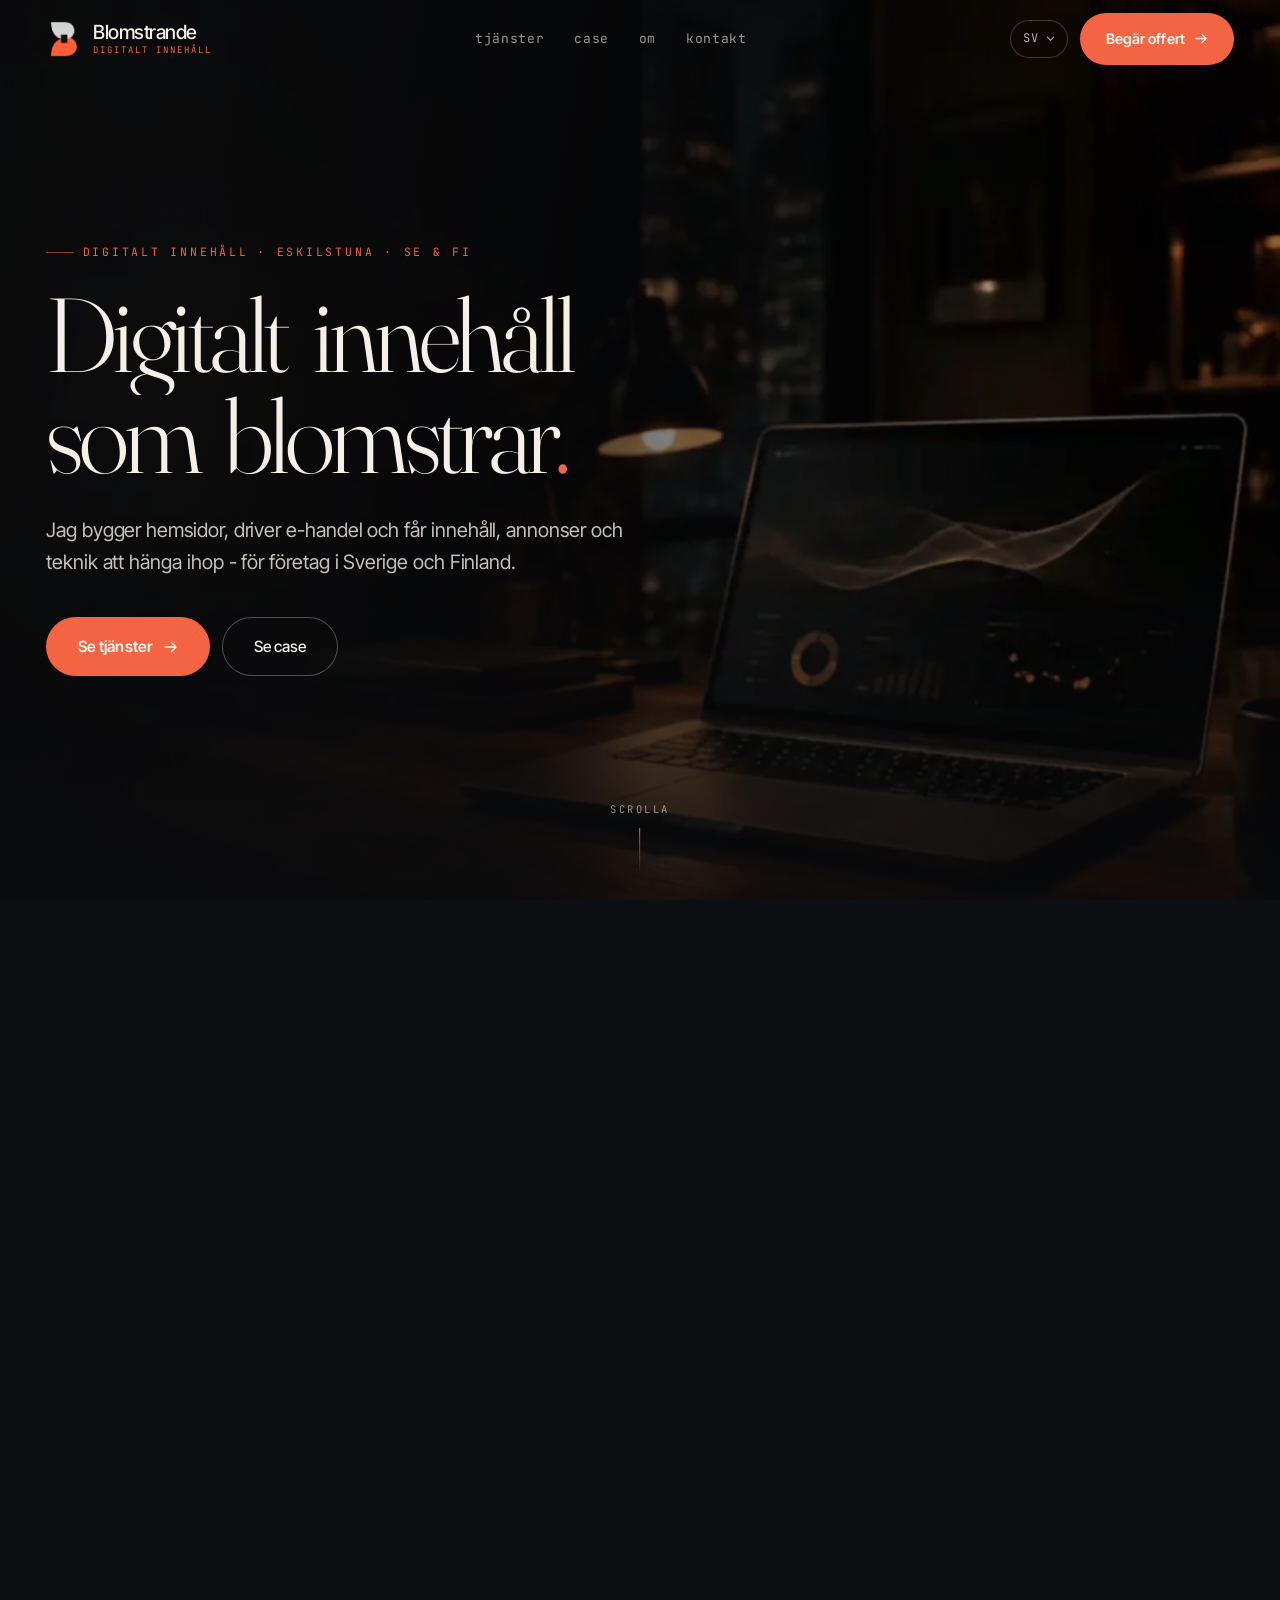
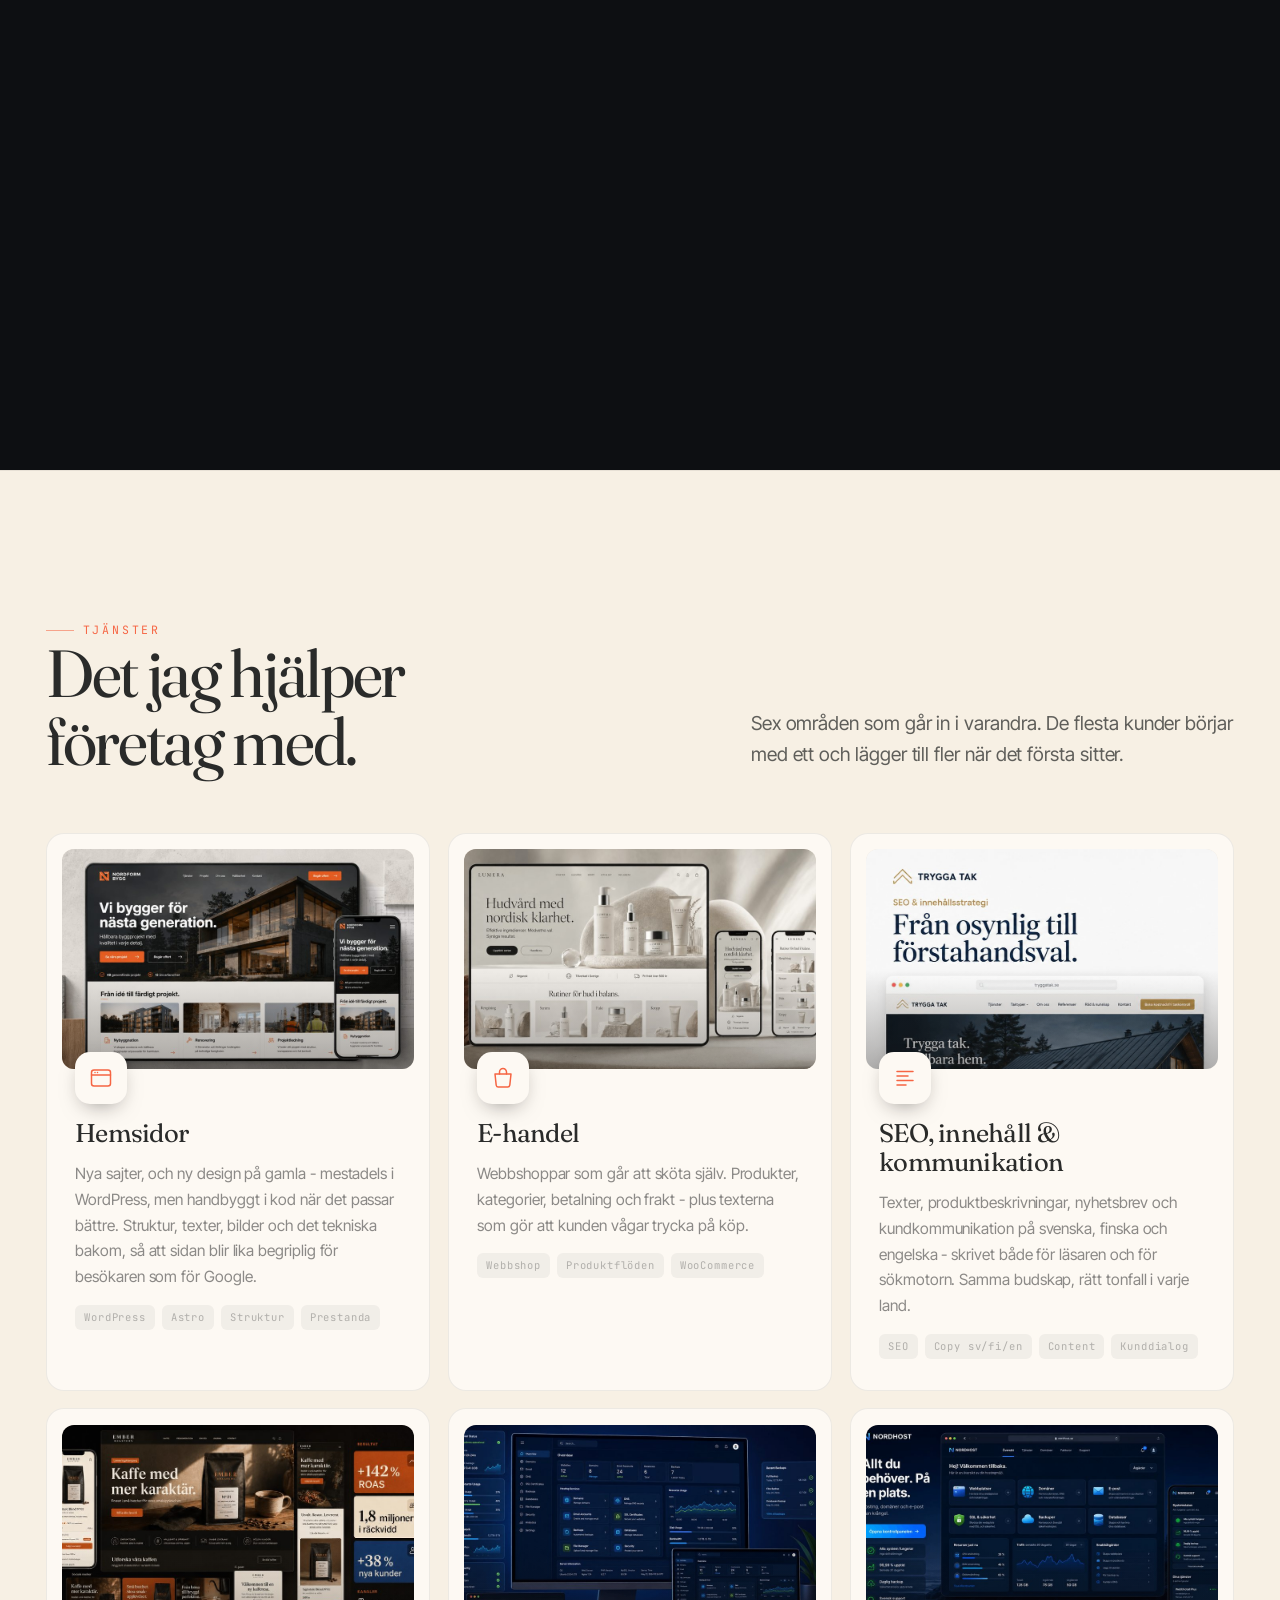
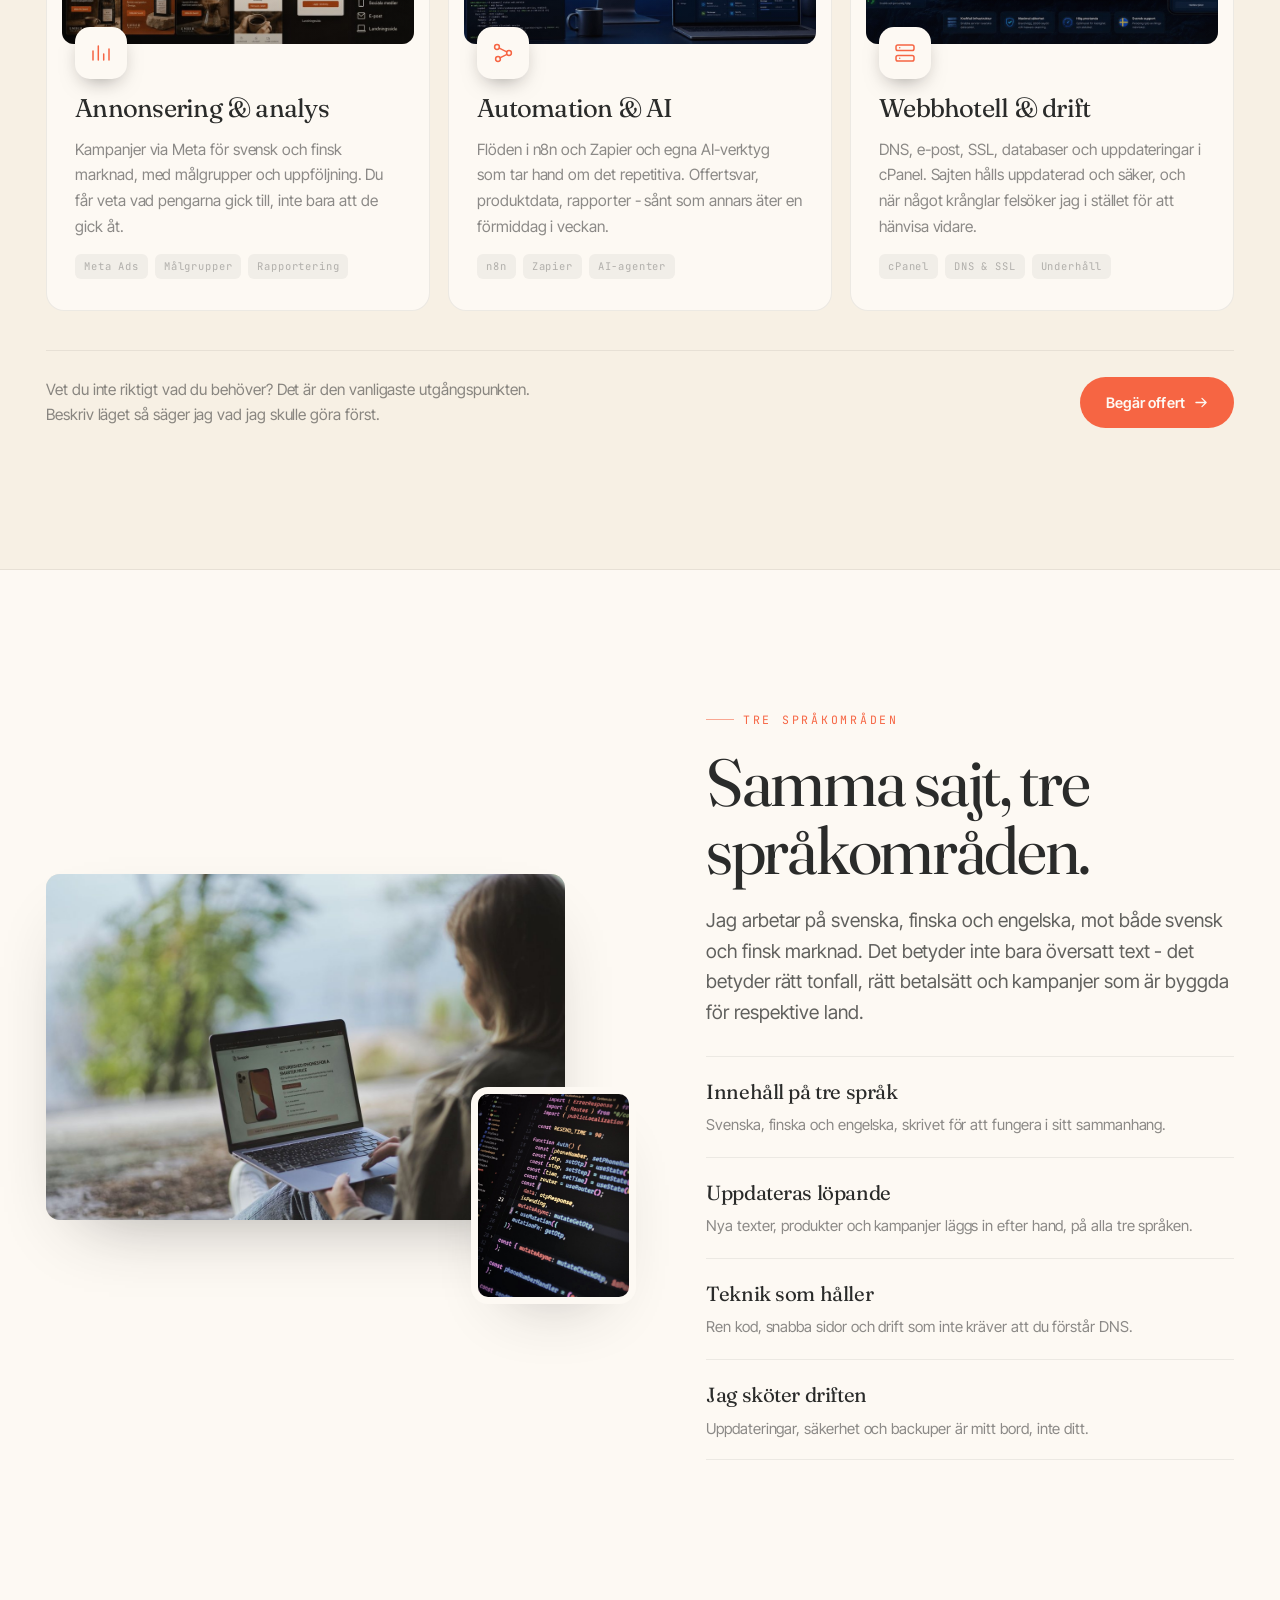
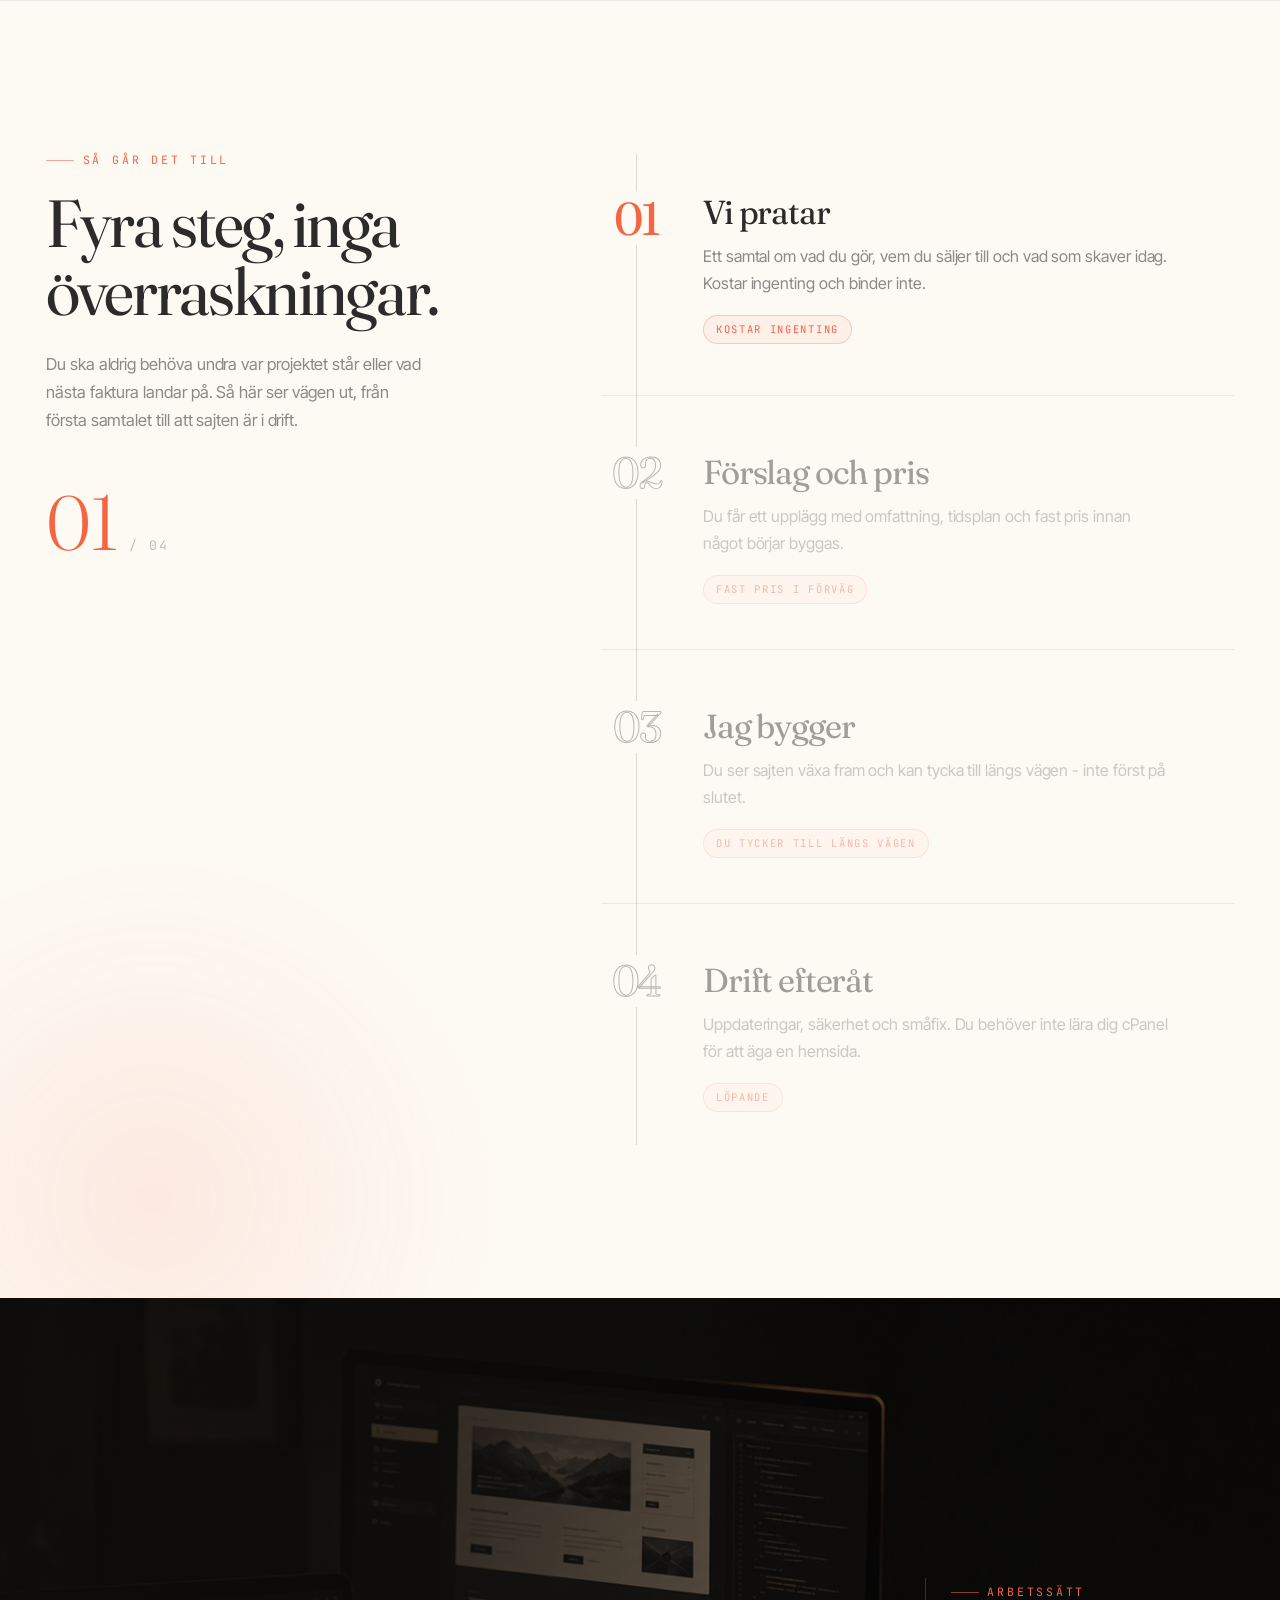
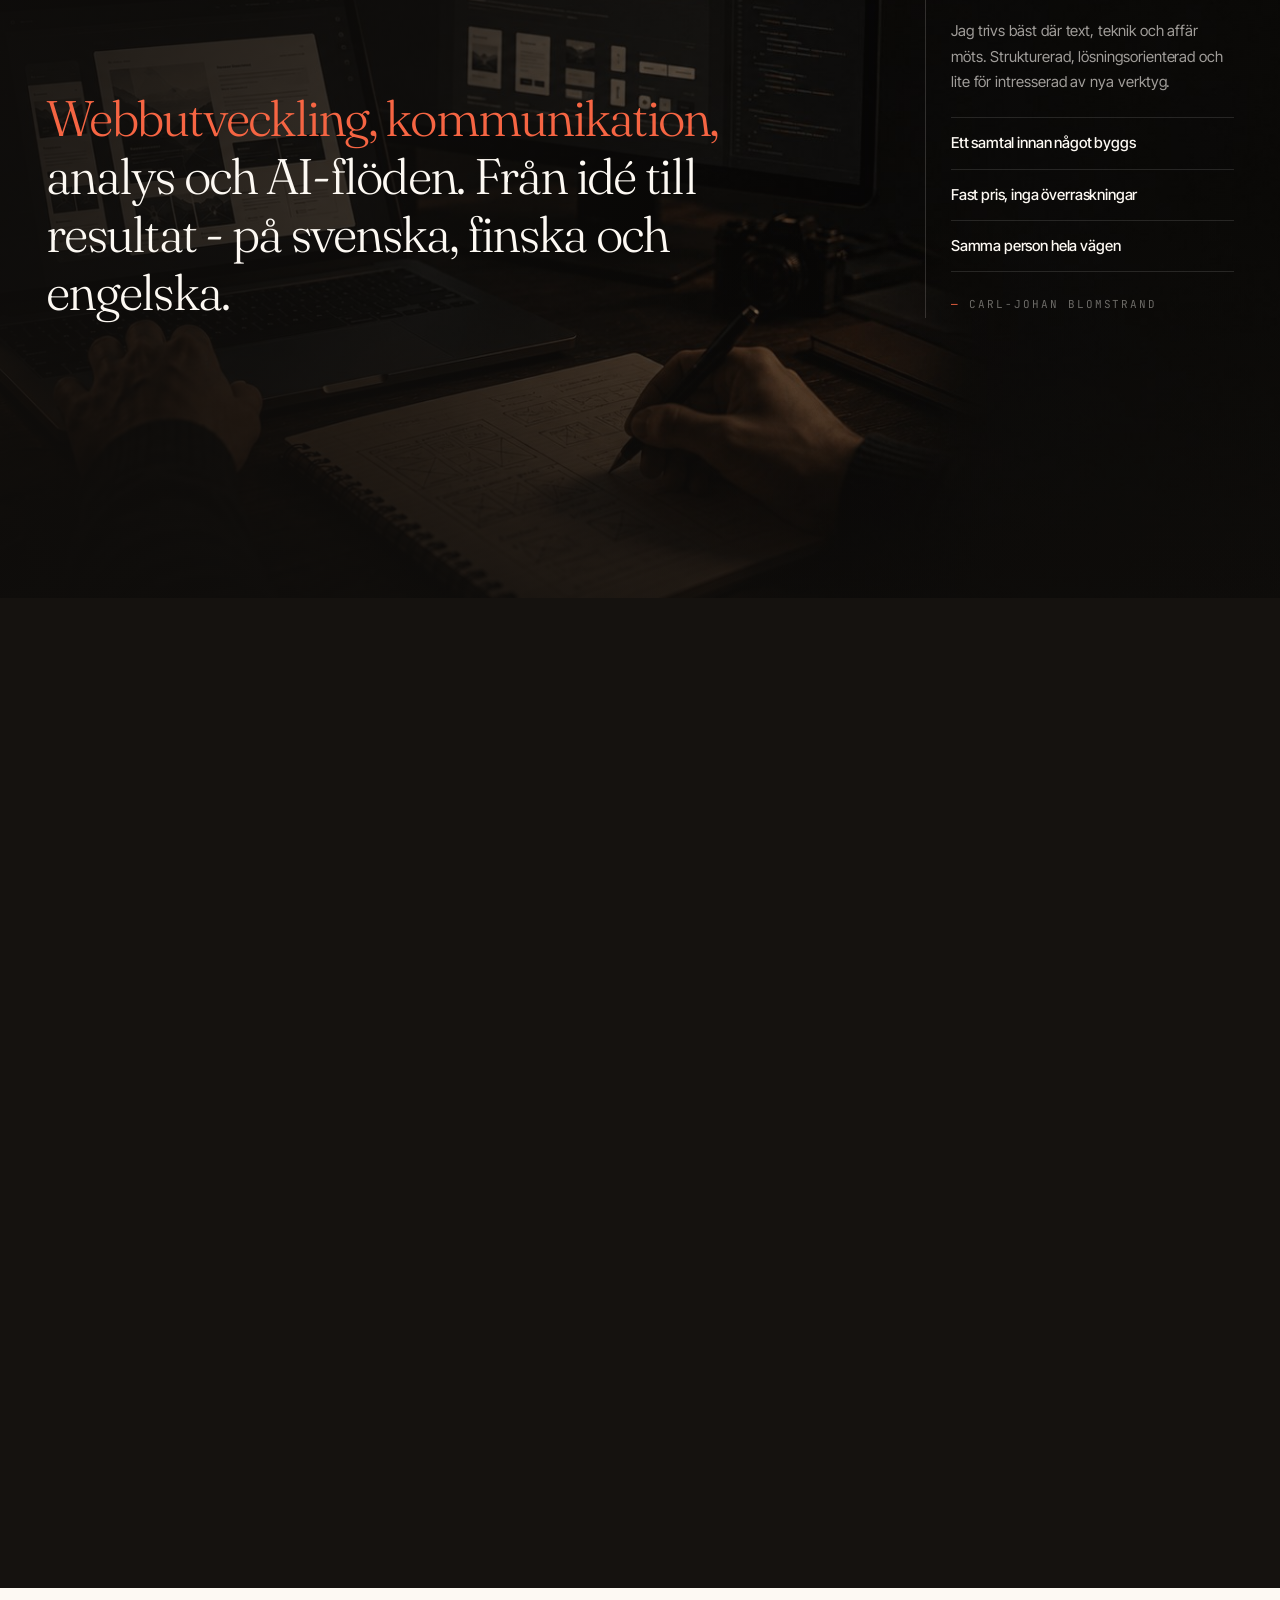
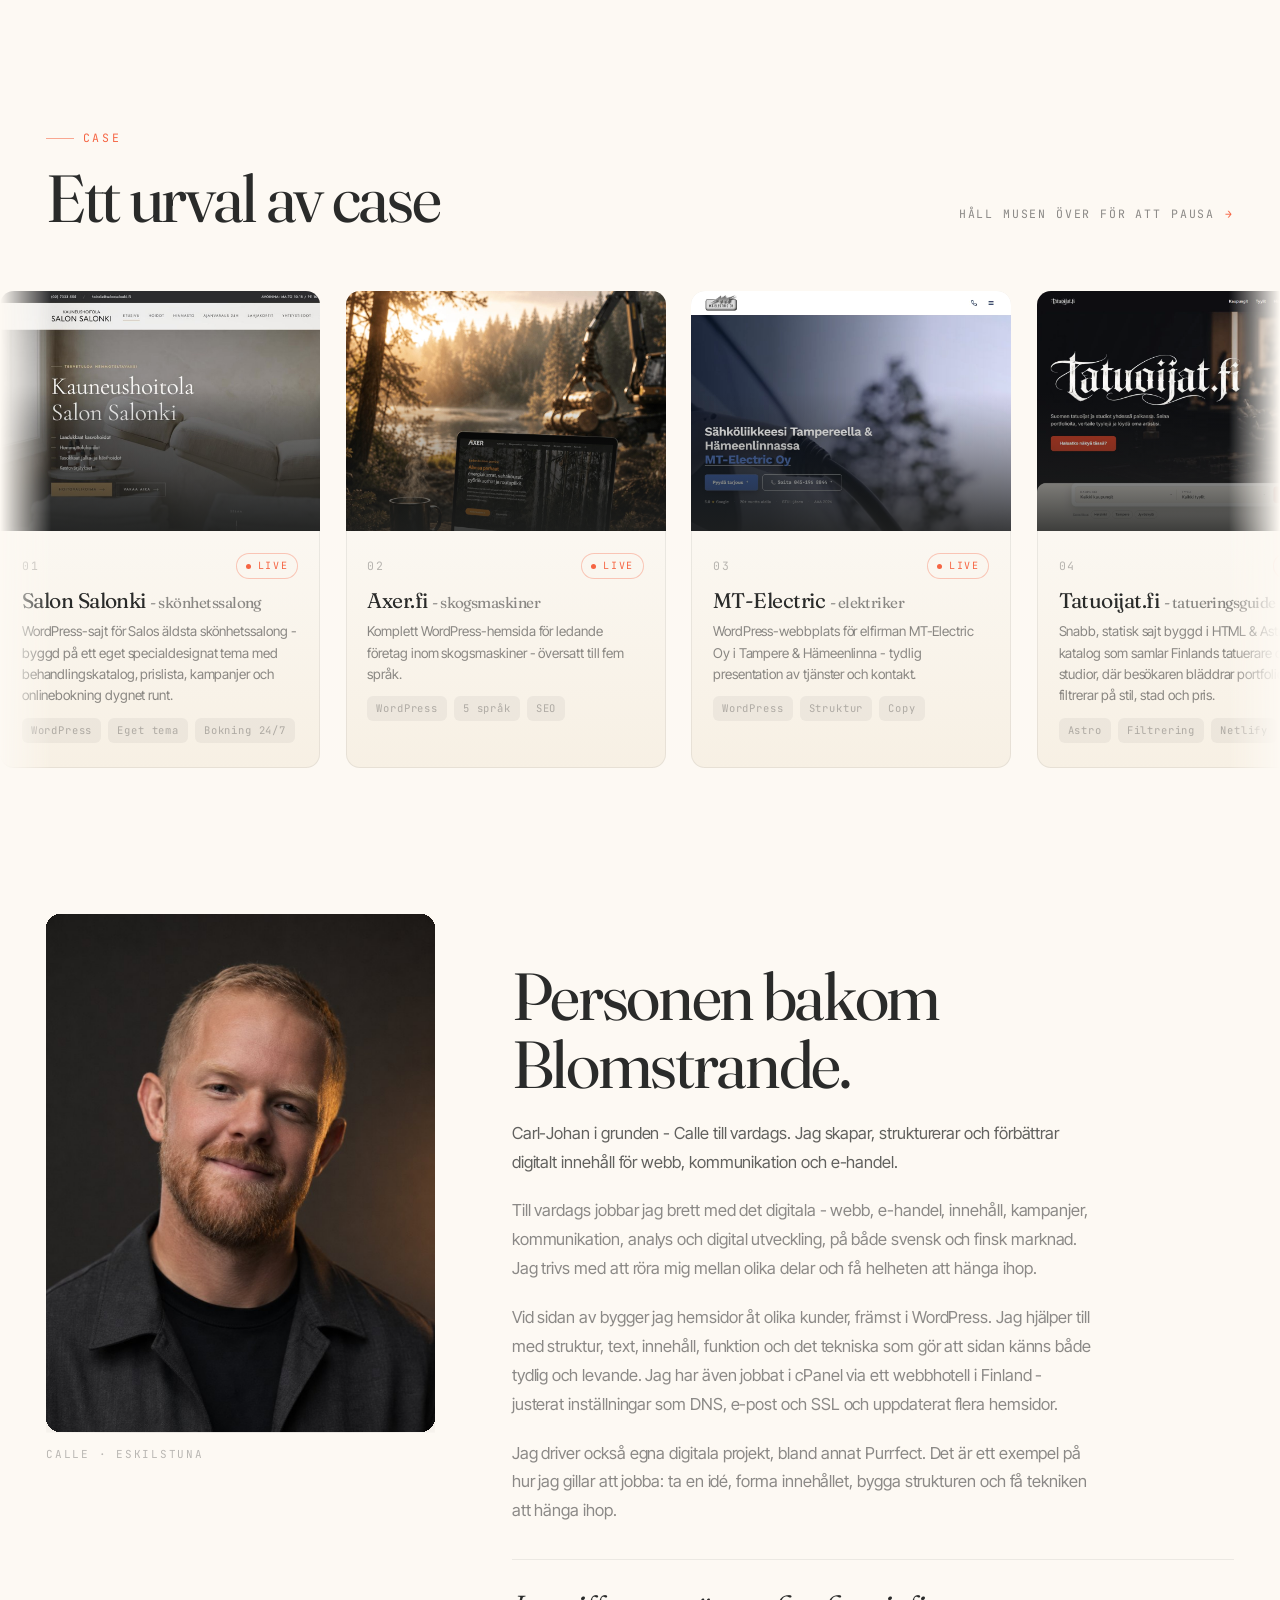
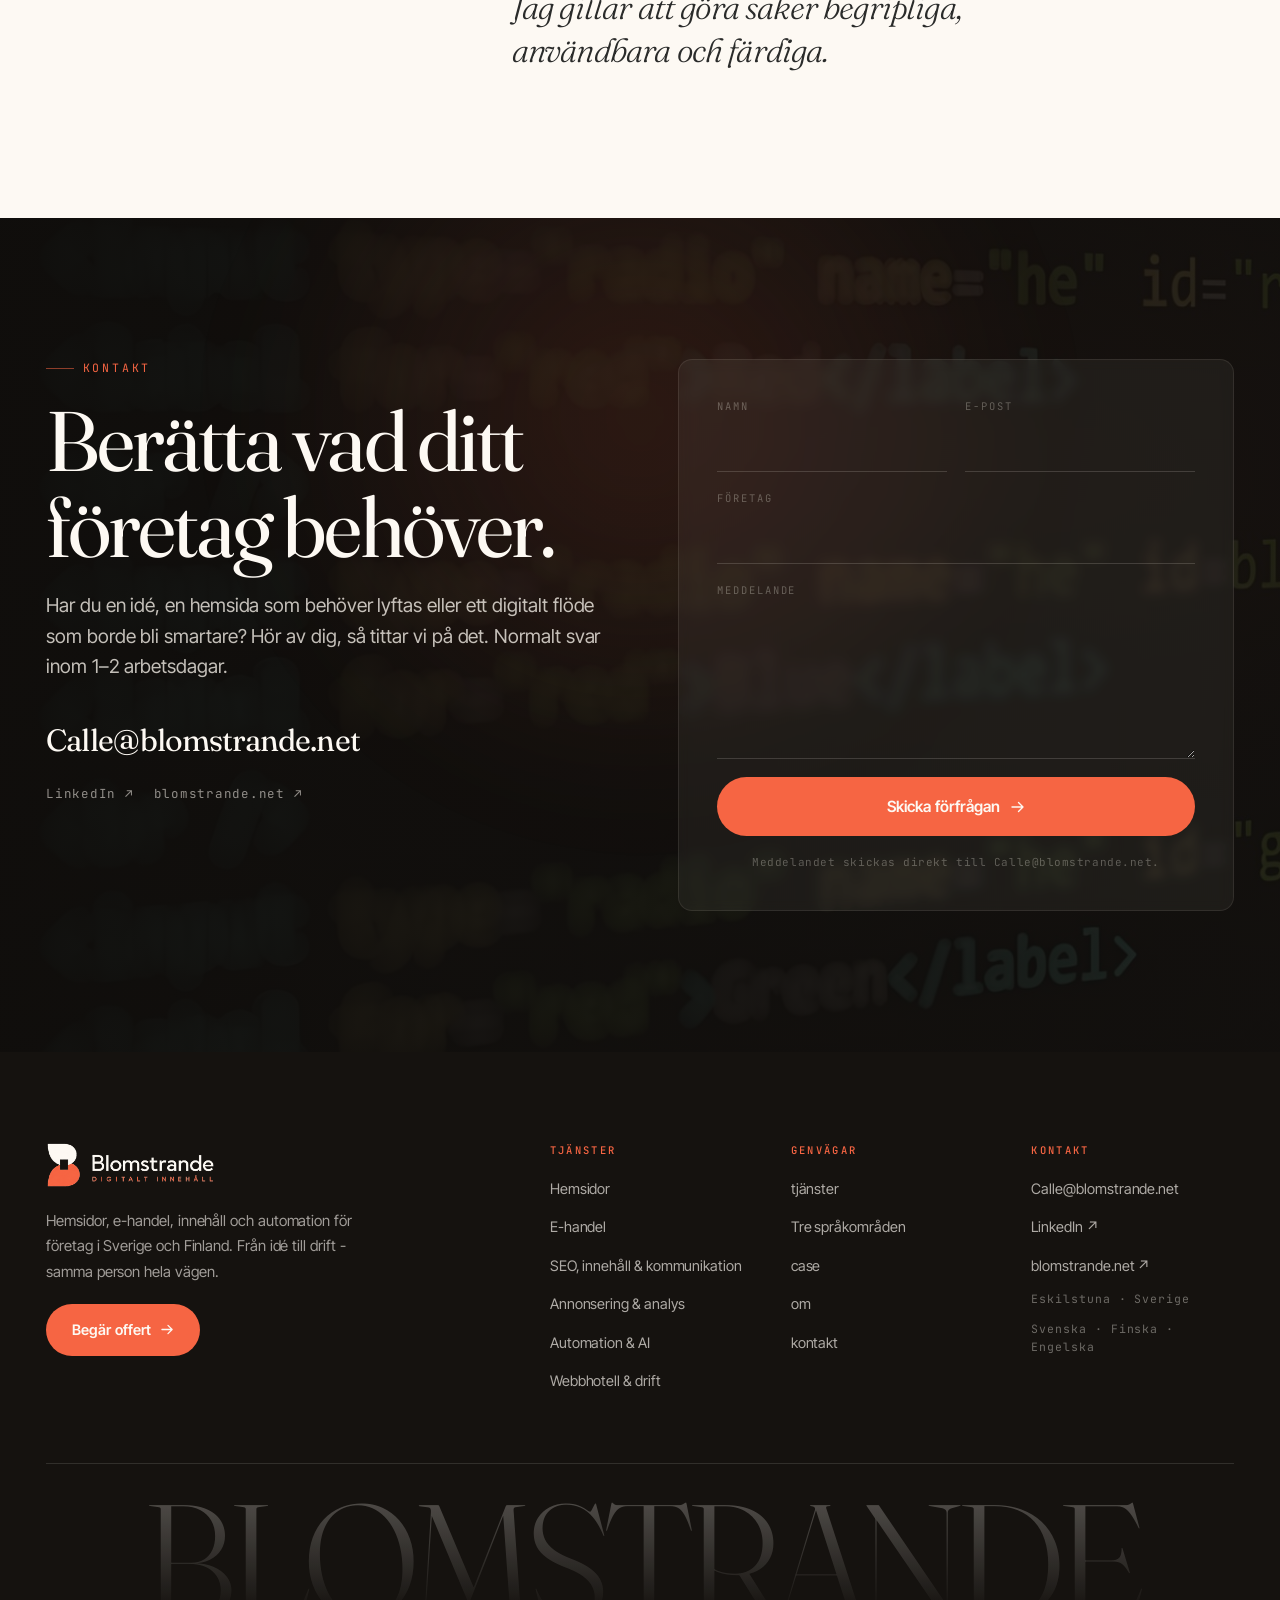
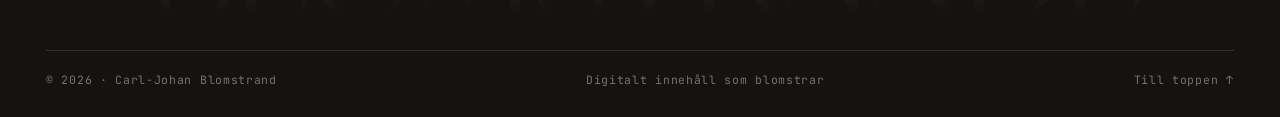
==== commit 1eb4765e: "lagt till case" ====
--- a/index.html
+++ b/index.html
@@ -383,10 +383,22 @@
   <div class="work__marquee" data-marquee>
     <div class="work__rail" id="workRail">
         <article class="case" data-tilt>
+          <a class="case__link" href="https://salonsalonki.blomstrande.net/" target="_blank" rel="noopener">
+            <div class="case__media"><img src="assets/salonsalonki-case.jpg" alt="Kauneushoitola Salon Salonki - skönhetssalong i Salo" loading="lazy" width="1200" height="900"></div>
+            <div class="case__body">
+              <div class="case__top"><em class="case__no">01</em><span class="tag tag--live" data-i18n="badgeLive">live</span></div>
+              <h3>Salon Salonki <i>- <span data-i18n="c9sub">skönhetssalong</span></i></h3>
+              <p data-i18n="c9">WordPress-sajt för Salos äldsta skönhetssalong - byggd på ett eget specialdesignat tema med behandlingskatalog, prislista, kampanjer och onlinebokning dygnet runt.</p>
+              <ul class="chips"><li>WordPress</li><li data-i18n="chipOwnTheme">Eget tema</li><li data-i18n="chipBooking">Bokning 24/7</li></ul>
+            </div>
+          </a>
+        </article>
+
+        <article class="case" data-tilt>
           <a class="case__link" href="https://axer.blomstrande.net/" target="_blank" rel="noopener">
             <div class="case__media"><img src="assets/axer-case.jpg" alt="Axer.fi - ledande inom skogsmaskiner" loading="lazy" width="1200" height="800"></div>
             <div class="case__body">
-              <div class="case__top"><em class="case__no">01</em><span class="tag tag--live" data-i18n="badgeLive">live</span></div>
+              <div class="case__top"><em class="case__no">02</em><span class="tag tag--live" data-i18n="badgeLive">live</span></div>
               <h3>Axer.fi <i>- <span data-i18n="c1sub">skogsmaskiner</span></i></h3>
               <p data-i18n="c1">Komplett WordPress-hemsida för ledande företag inom skogsmaskiner - översatt till fem språk.</p>
               <ul class="chips"><li>WordPress</li><li data-i18n="chipMulti">5 språk</li><li>SEO</li></ul>
@@ -398,7 +410,7 @@
           <a class="case__link" href="https://mt-electric.blomstrande.net" target="_blank" rel="noopener">
             <div class="case__media"><img src="assets/mt-electric-case.jpg" alt="MT-Electric Oy - elfirma i Tampere och Hämeenlinna" loading="lazy" width="1200" height="800"></div>
             <div class="case__body">
-              <div class="case__top"><em class="case__no">02</em><span class="tag tag--live" data-i18n="badgeLive">live</span></div>
+              <div class="case__top"><em class="case__no">03</em><span class="tag tag--live" data-i18n="badgeLive">live</span></div>
               <h3>MT-Electric <i>- <span data-i18n="c2sub">elektriker</span></i></h3>
               <p data-i18n="c2">WordPress-webbplats för elfirman MT-Electric Oy i Tampere &amp; Hämeenlinna - tydlig presentation av tjänster och kontakt.</p>
               <ul class="chips"><li>WordPress</li><li data-i18n="chipStruct">Struktur</li><li>Copy</li></ul>
@@ -410,7 +422,7 @@
           <a class="case__link" href="https://tatueringssida.netlify.app/" target="_blank" rel="noopener">
             <div class="case__media"><img src="assets/tatuering-case.jpg" alt="Tatuoijat.fi - katalog över Finlands tatuerare" loading="lazy" width="1200" height="800"></div>
             <div class="case__body">
-              <div class="case__top"><em class="case__no">03</em><span class="tag tag--live" data-i18n="badgeLive">live</span></div>
+              <div class="case__top"><em class="case__no">04</em><span class="tag tag--live" data-i18n="badgeLive">live</span></div>
               <h3>Tatuoijat.fi <i>- <span data-i18n="c3sub">tatueringsguide</span></i></h3>
               <p data-i18n="c3">Snabb, statisk sajt byggd i HTML &amp; Astro - en katalog som samlar Finlands tatuerare och studior, där besökaren bläddrar portfolios och filtrerar på stil, stad och pris.</p>
               <ul class="chips"><li>Astro</li><li data-i18n="chipFilter">Filtrering</li><li>Netlify</li></ul>
@@ -422,7 +434,7 @@
           <a class="case__link" href="https://purrfect.se" target="_blank" rel="noopener">
             <div class="case__media"><img src="assets/purrfect-case.jpg" alt="Purrfect - kattprodukter med donationsfunktion" loading="lazy" width="1200" height="800"></div>
             <div class="case__body">
-              <div class="case__top"><em class="case__no">04</em><span class="tag tag--live" data-i18n="badgeLive">live</span></div>
+              <div class="case__top"><em class="case__no">05</em><span class="tag tag--live" data-i18n="badgeLive">live</span></div>
               <h3>Purrfect <i>- <span data-i18n="c4sub">med Livbojen</span></i></h3>
               <p data-i18n="c4">Webbshop för kattleksaker och foder i samarbete med kattorganisationen Livbojen som räddar hemlösa katter - med inbyggd donationsfunktion.</p>
               <ul class="chips"><li data-i18n="chipShop">Webbshop</li><li data-i18n="chipDonation">Donation</li><li data-i18n="chipOwn">Eget projekt</li></ul>
@@ -434,7 +446,7 @@
           <a class="case__link" href="https://www.billackering.eu/" target="_blank" rel="noopener">
             <div class="case__media"><img src="assets/billackering-case.jpg" alt="Billackering.eu - e-handel inom billack och vårdprodukter" loading="lazy" width="1200" height="800"></div>
             <div class="case__body">
-              <div class="case__top"><em class="case__no">05</em><span class="tag tag--live" data-i18n="badgeOngoing">pågående</span></div>
+              <div class="case__top"><em class="case__no">06</em><span class="tag tag--live" data-i18n="badgeOngoing">pågående</span></div>
               <h3>Billackering.eu <i>- <span data-i18n="c5sub">kommunikatör</span></i></h3>
               <p data-i18n="c5">Marknads- och kommunikationsansvar för e-handel inom billack och vårdprodukter - för både den svenska och finska marknaden.</p>
               <ul class="chips"><li data-i18n="chipComm">Kommunikation</li><li>SE + FI</li><li data-i18n="chipEcom">E-handel</li></ul>
@@ -446,7 +458,7 @@
           <div class="case__link">
             <div class="case__media"><img src="assets/meta-portfolio.jpg" alt="Strategisk marknadsföring via Meta" loading="lazy" width="1200" height="800"></div>
             <div class="case__body">
-              <div class="case__top"><em class="case__no">06</em><span class="tag tag--work" data-i18n="badgeOngoing">pågående</span></div>
+              <div class="case__top"><em class="case__no">07</em><span class="tag tag--work" data-i18n="badgeOngoing">pågående</span></div>
               <h3 data-i18n="c6title">Strategisk marknadsföring <i>- via Meta</i></h3>
               <p data-i18n="c6">Annonser och kampanjer via Meta för svenska och finska marknaden - strategi, målgrupper och analys.</p>
               <ul class="chips"><li>Meta Ads</li><li data-i18n="chipAudience">Målgrupper</li><li data-i18n="chipAnalysis">Analys</li></ul>
@@ -458,7 +470,7 @@
           <div class="case__link">
             <div class="case__media"><img src="assets/ai-automation-case.jpg" alt="Automation och AI - n8n, Zapier och egna GPT-verktyg" loading="lazy" width="1200" height="800"></div>
             <div class="case__body">
-              <div class="case__top"><em class="case__no">07</em><span class="tag">2025</span></div>
+              <div class="case__top"><em class="case__no">08</em><span class="tag">2025</span></div>
               <h3 data-i18n="c7title">Automation <i>&amp; AI-flöden</i></h3>
               <p data-i18n="c7">Automationsflöden i n8n och Zapier, samt bygger AI-agenter och andra AI-baserade verktyg.</p>
               <ul class="chips"><li>n8n</li><li>Zapier</li><li data-i18n="chipAgents">AI-agenter</li></ul>
@@ -470,7 +482,7 @@
           <div class="case__link">
             <div class="case__media"><img src="assets/cpanel-case.jpg" alt="Webbhotell och cPanel - drift och konfiguration" loading="lazy" width="1200" height="800"></div>
             <div class="case__body">
-              <div class="case__top"><em class="case__no">08</em><span class="tag" data-i18n="badgeOps">drift</span></div>
+              <div class="case__top"><em class="case__no">09</em><span class="tag" data-i18n="badgeOps">drift</span></div>
               <h3 data-i18n="c8title">Webbhotell <i>&amp; cPanel</i></h3>
               <p data-i18n="c8">Har jobbat i cPanel via ett webbhotell i Finland - justerat inställningar som DNS, e-post, SSL, databaser och PHP samt uppdaterat och felsökt flera hemsidor.</p>
               <ul class="chips"><li>DNS</li><li>SSL</li><li>PHP</li></ul>
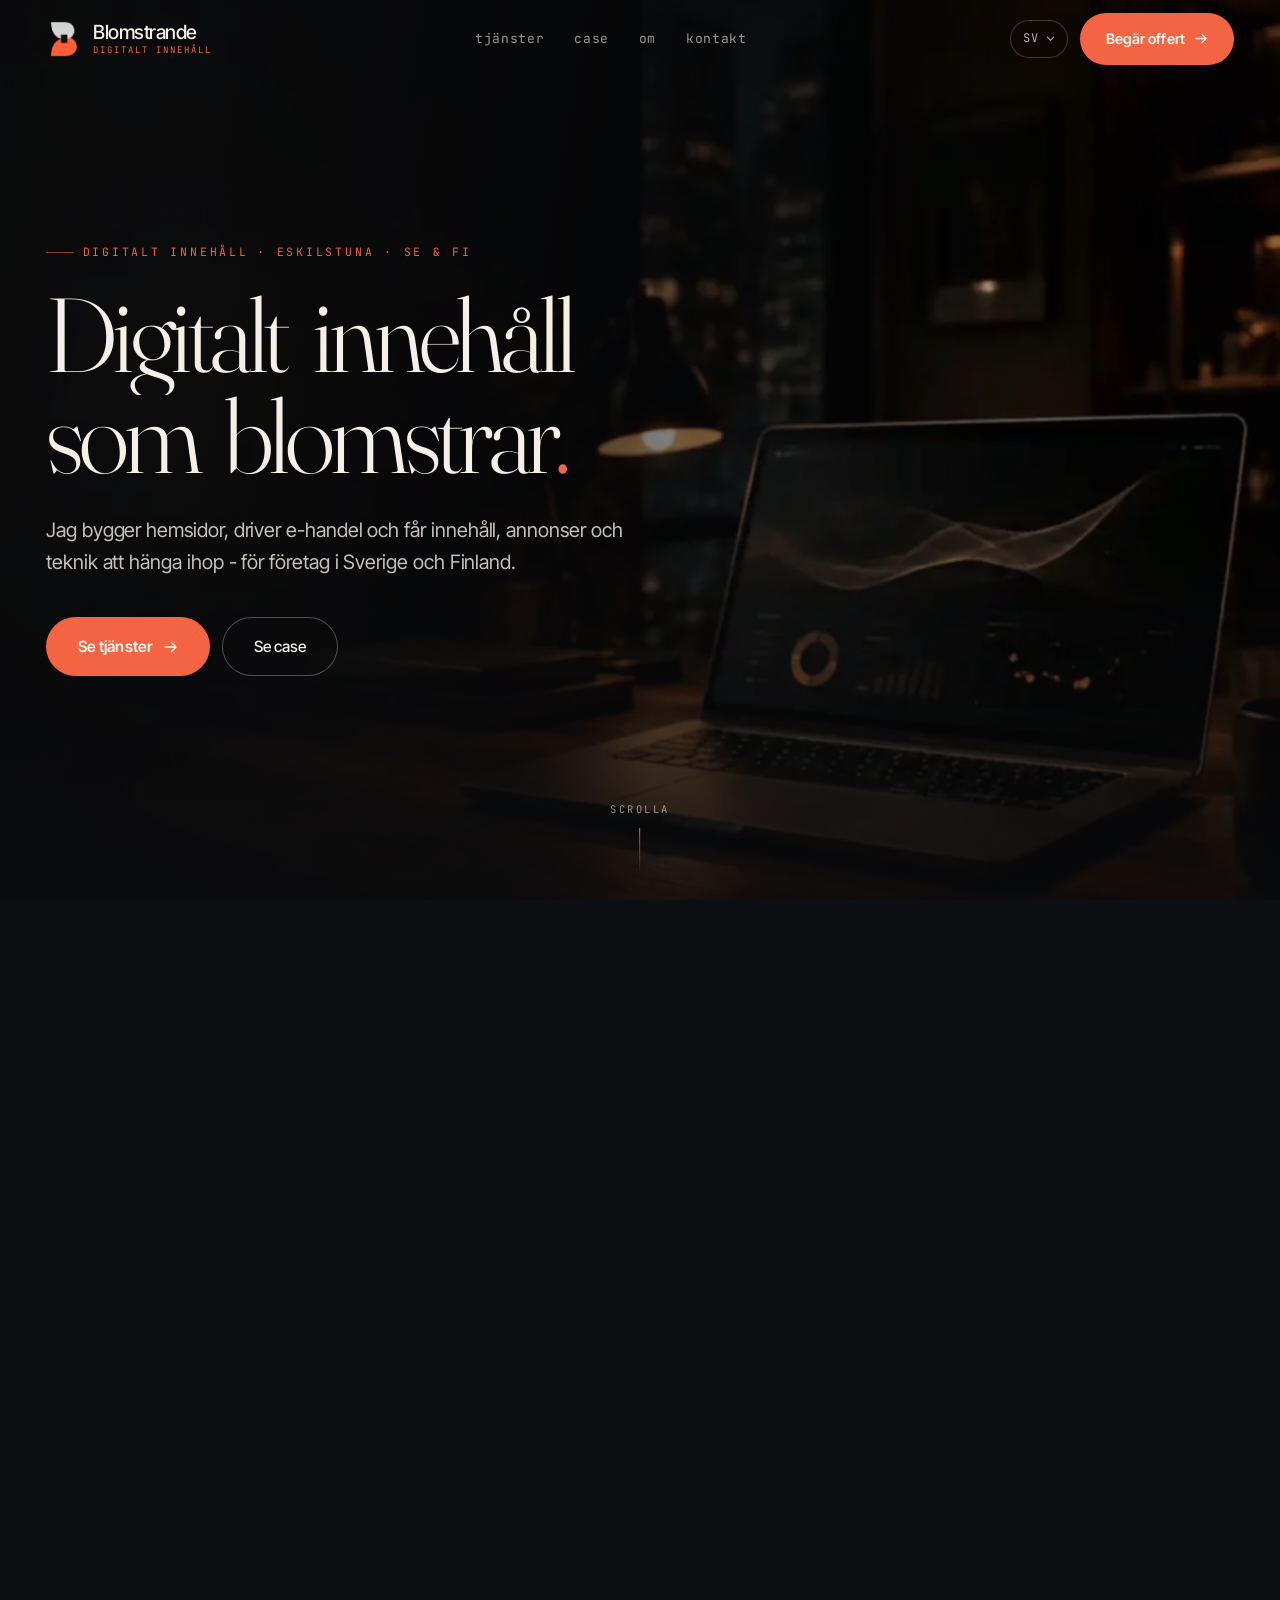
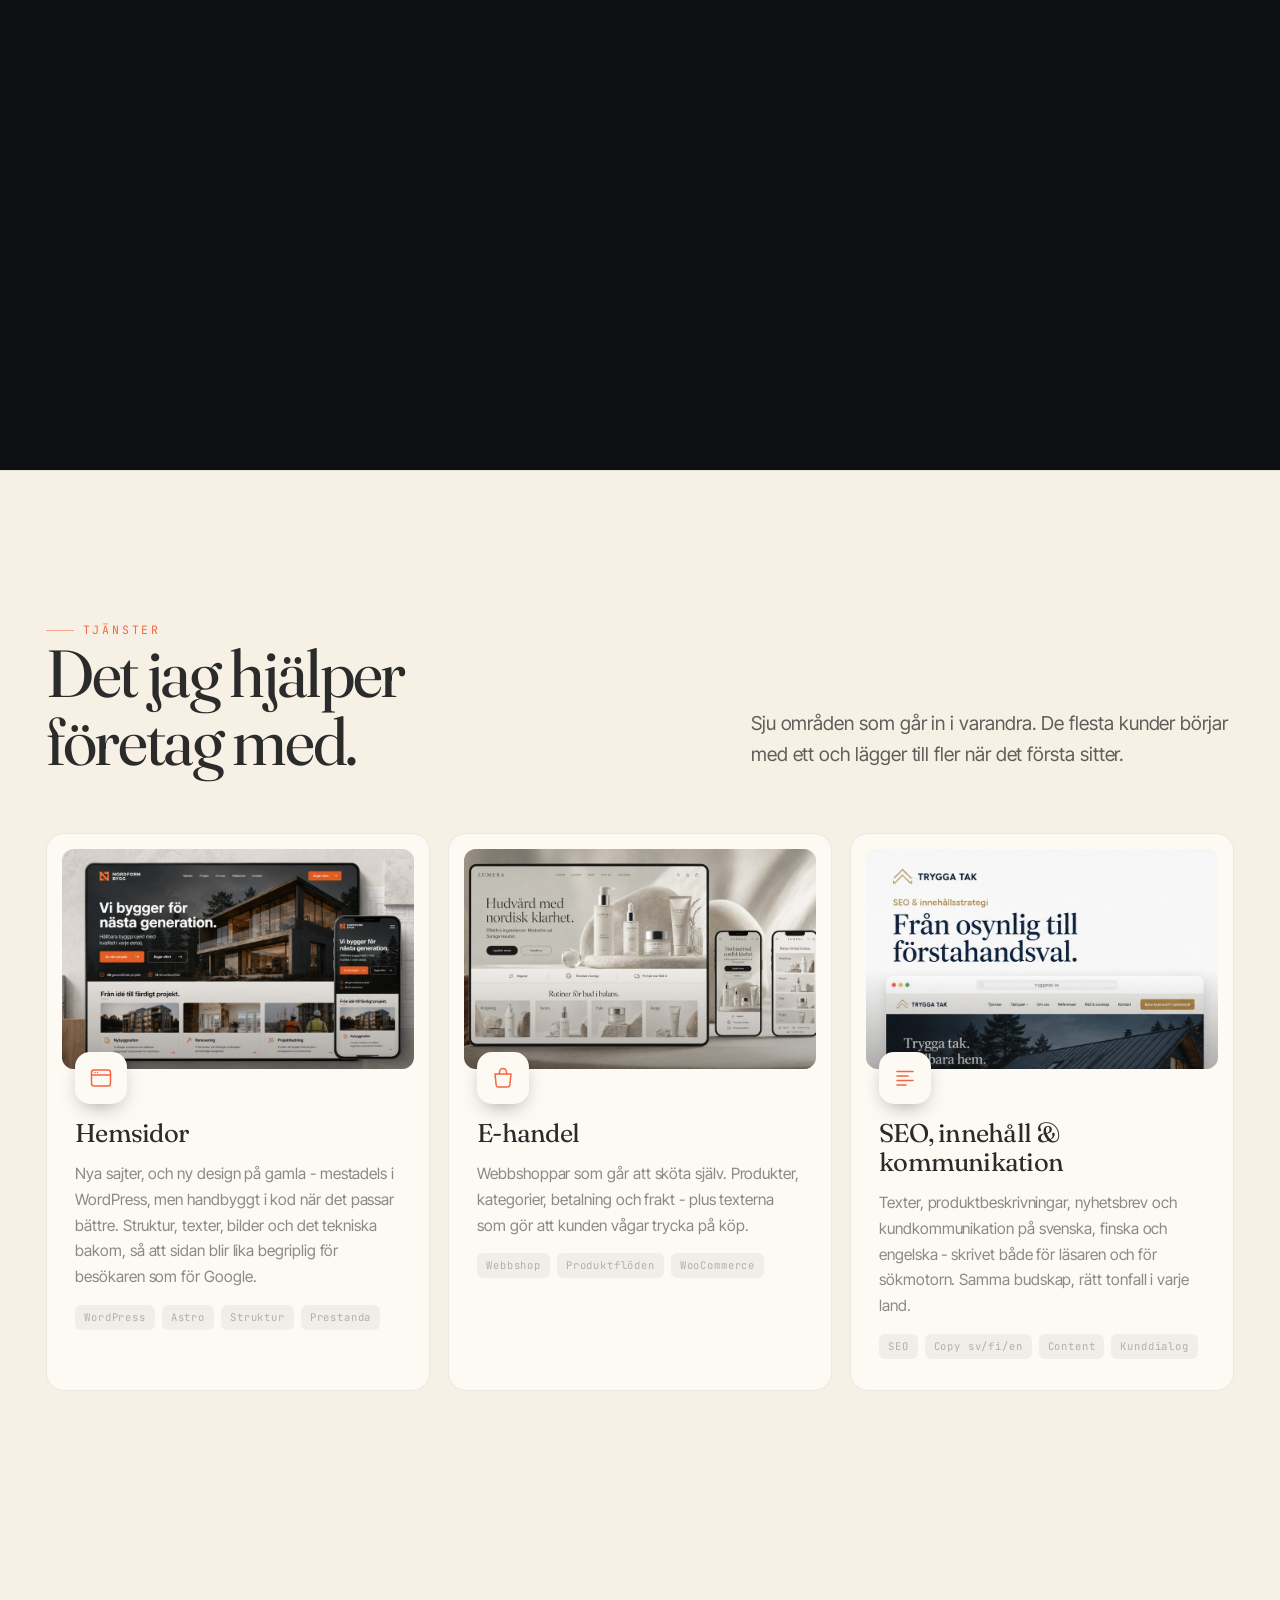
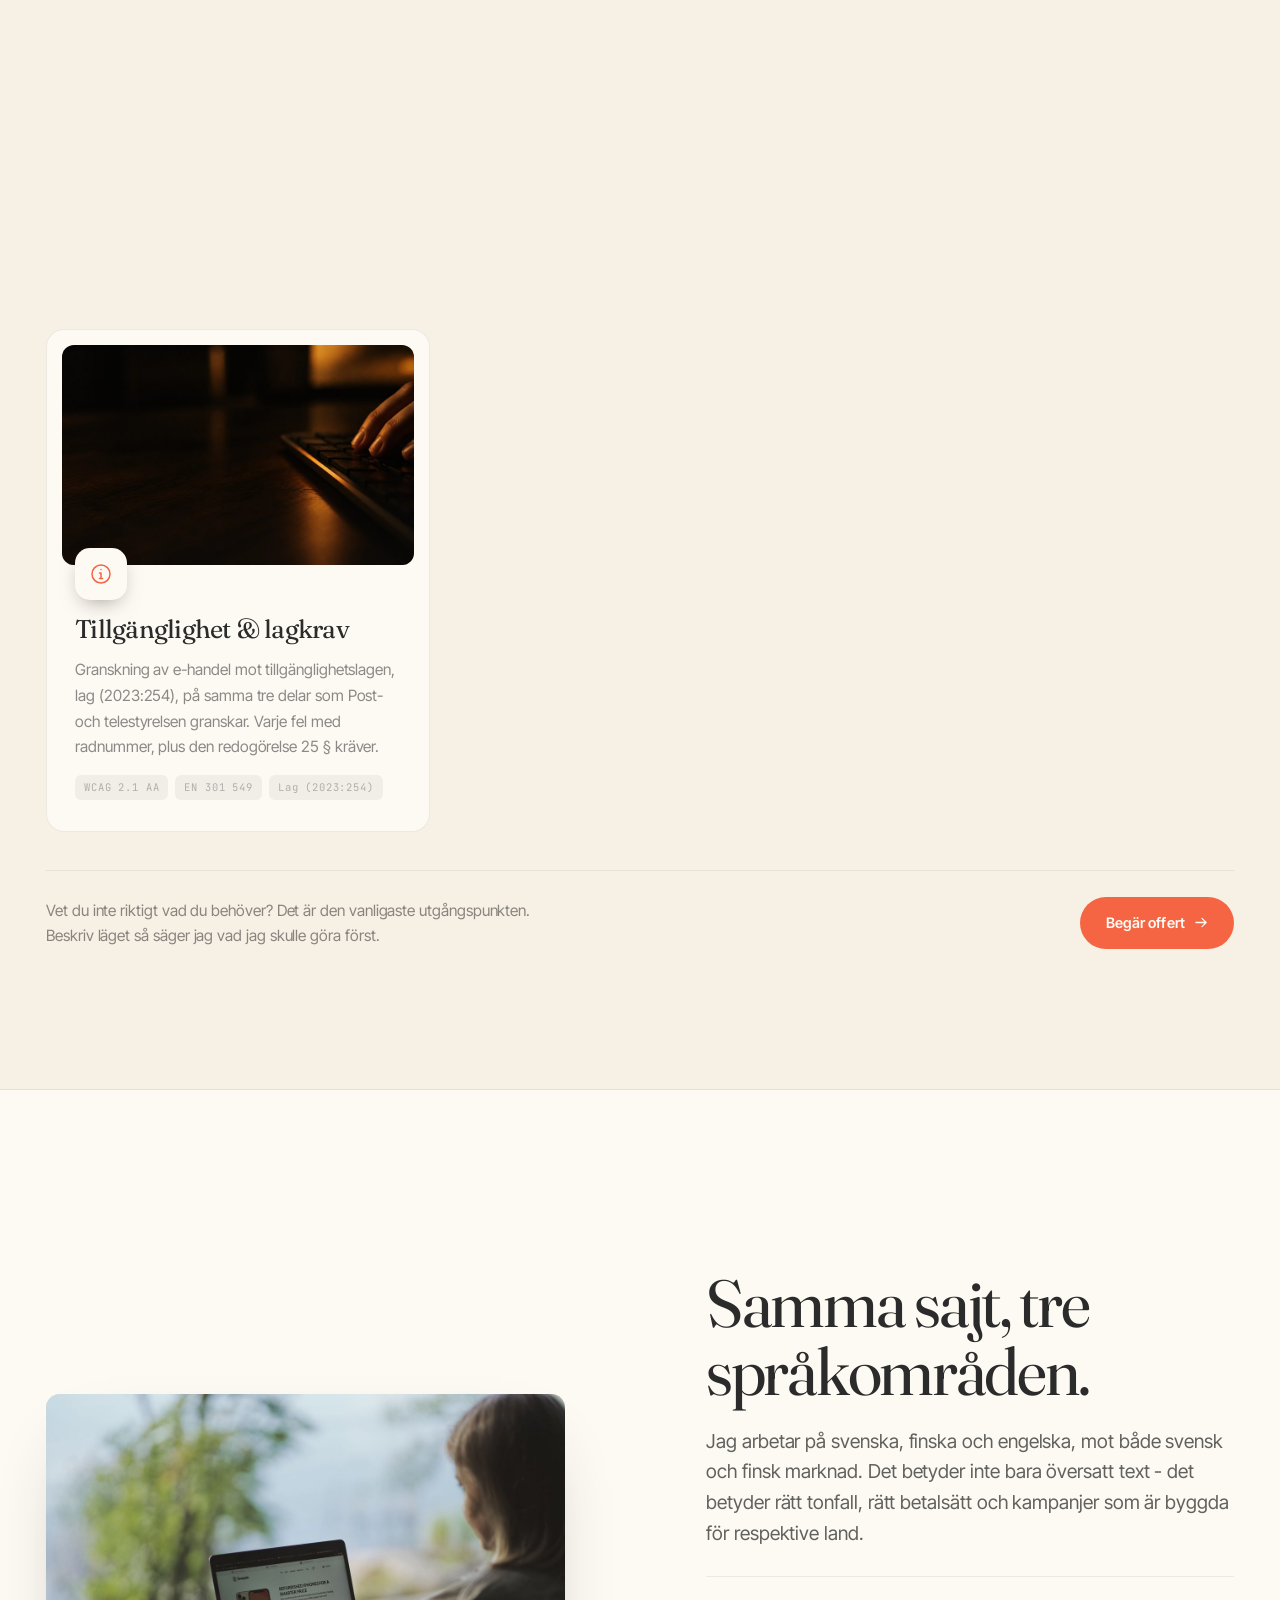
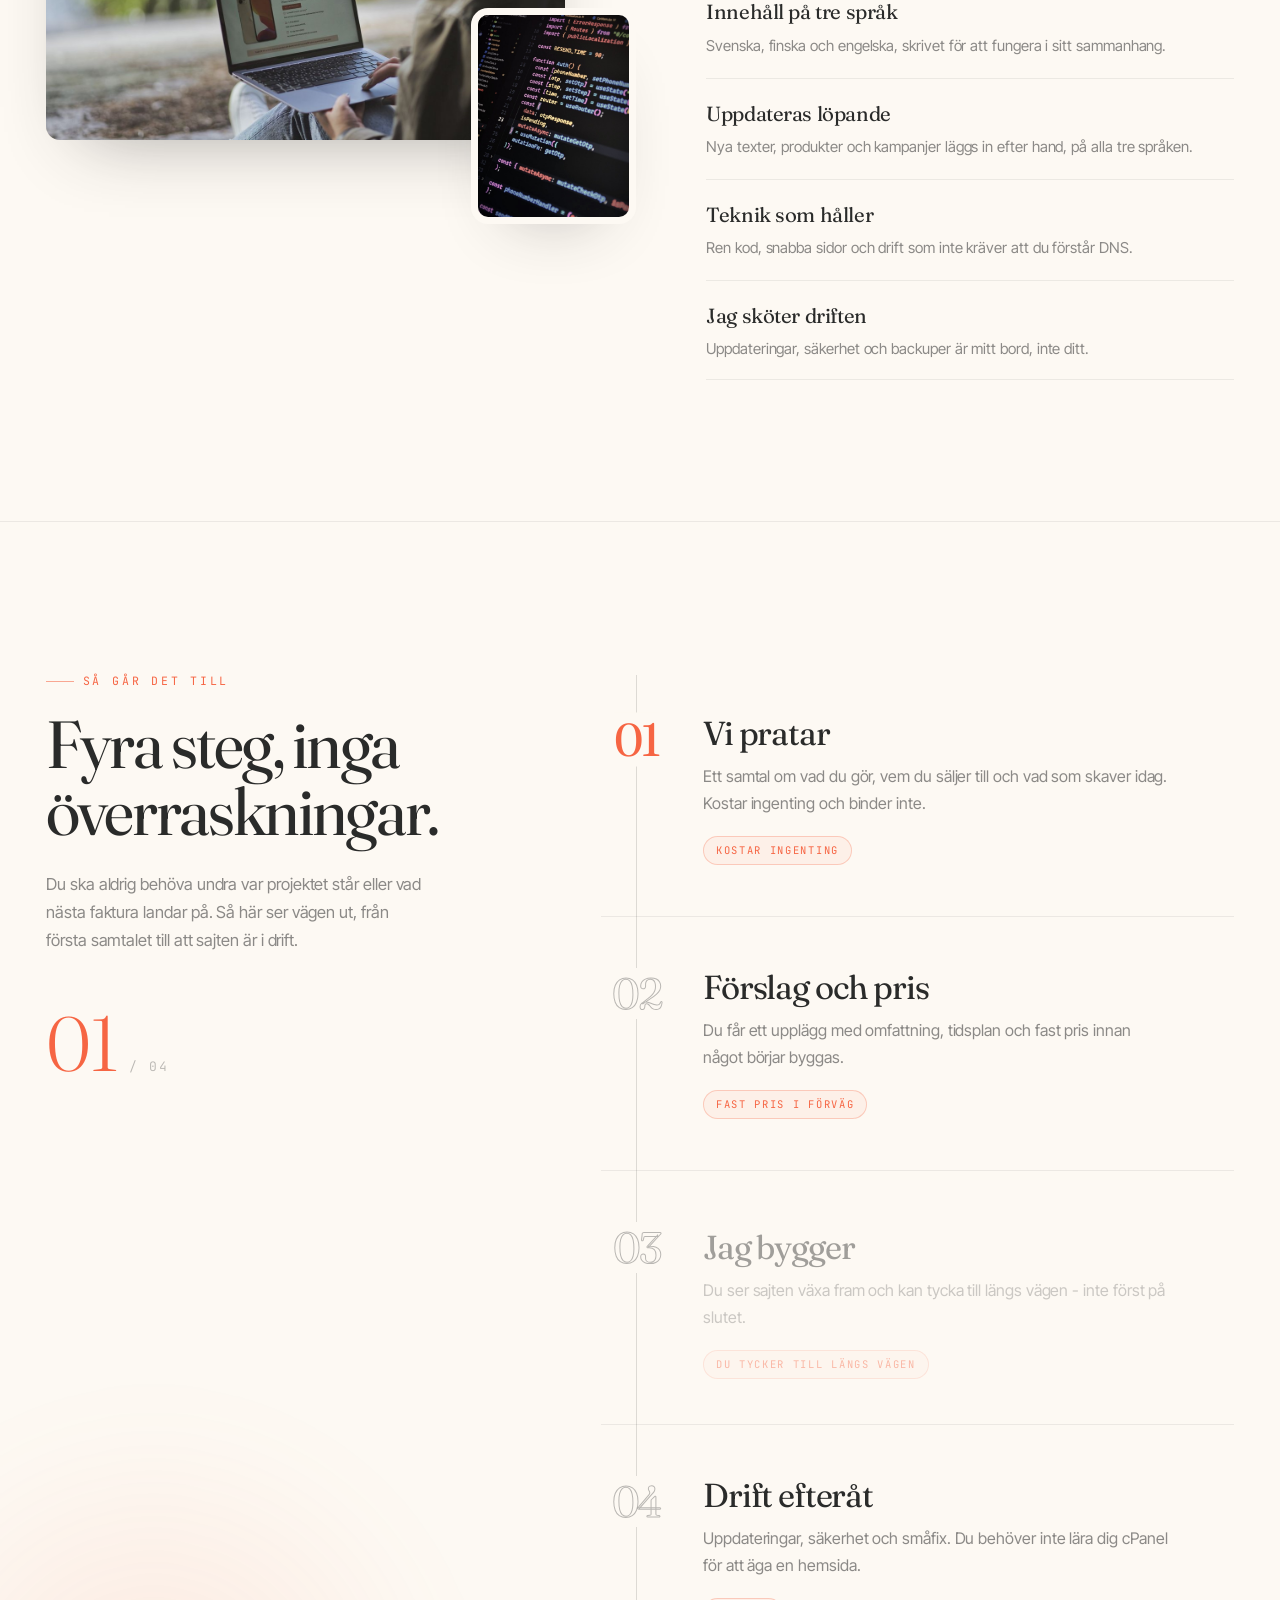
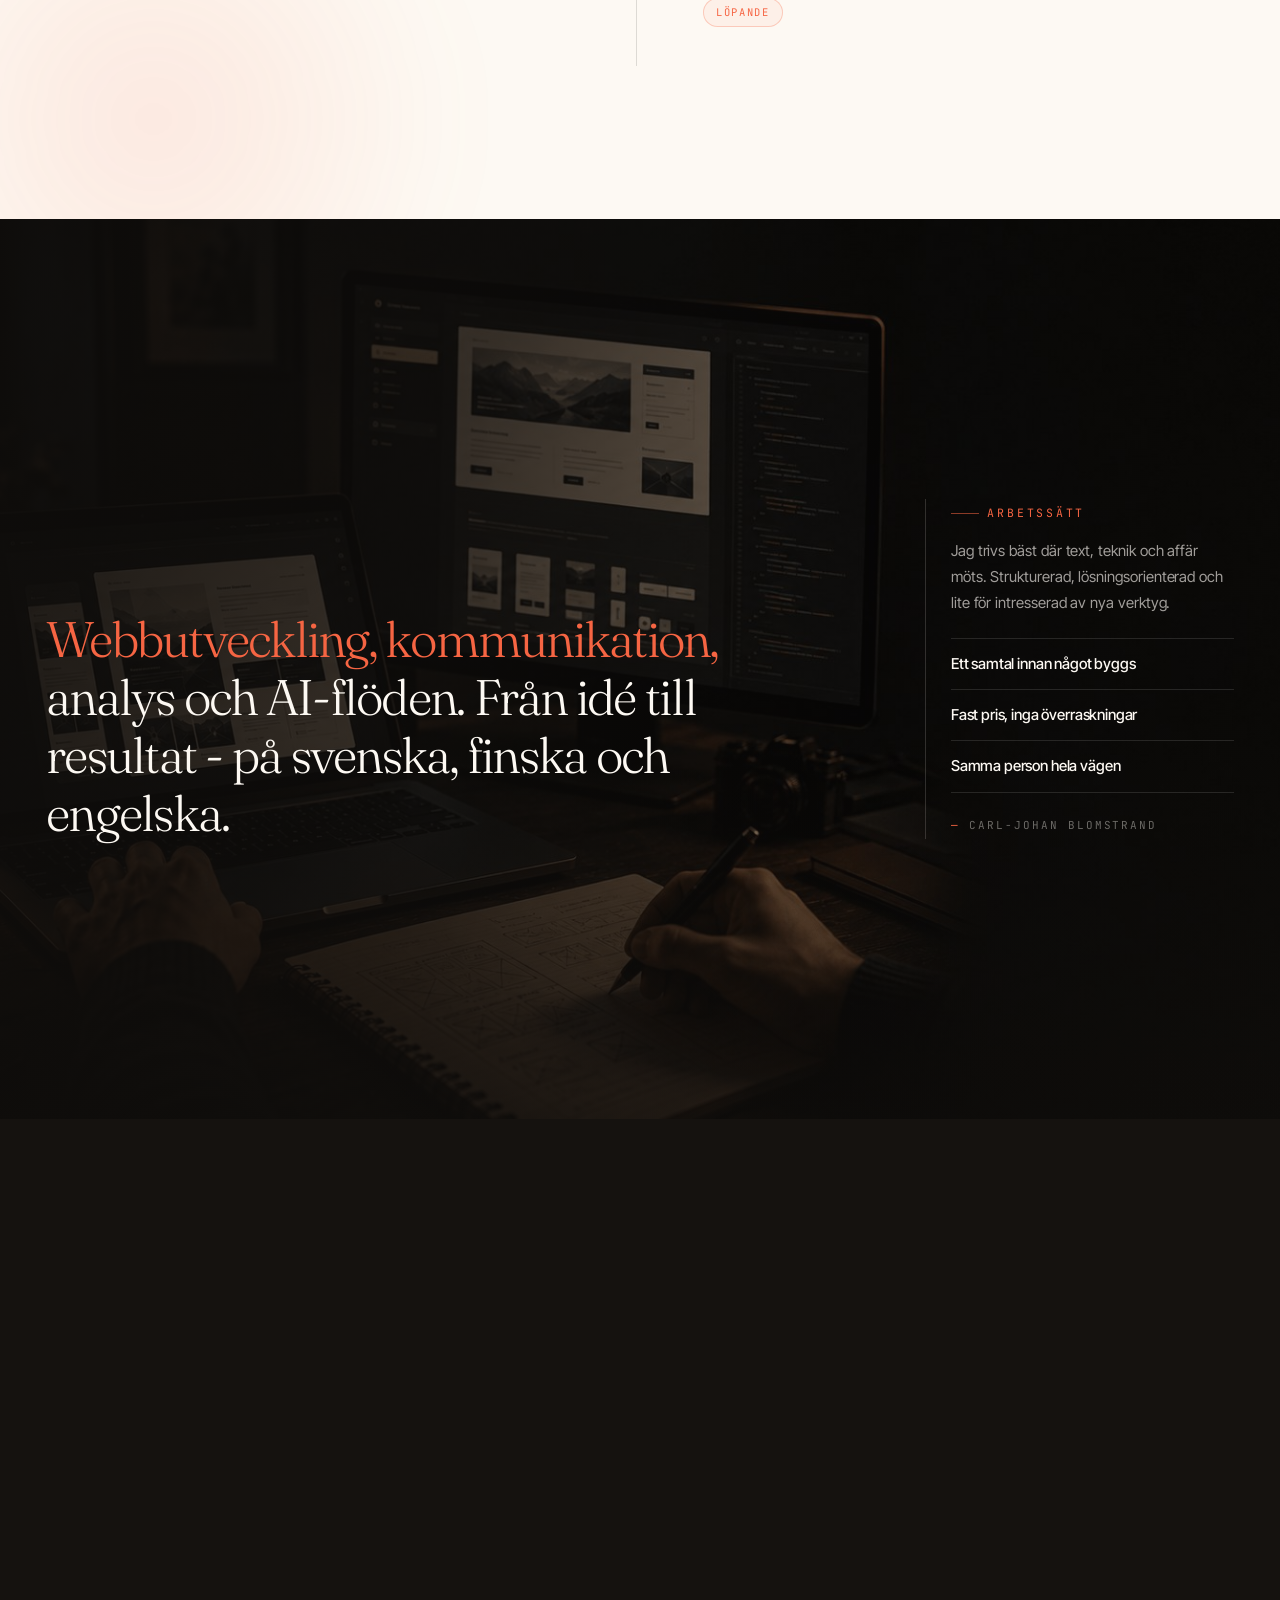
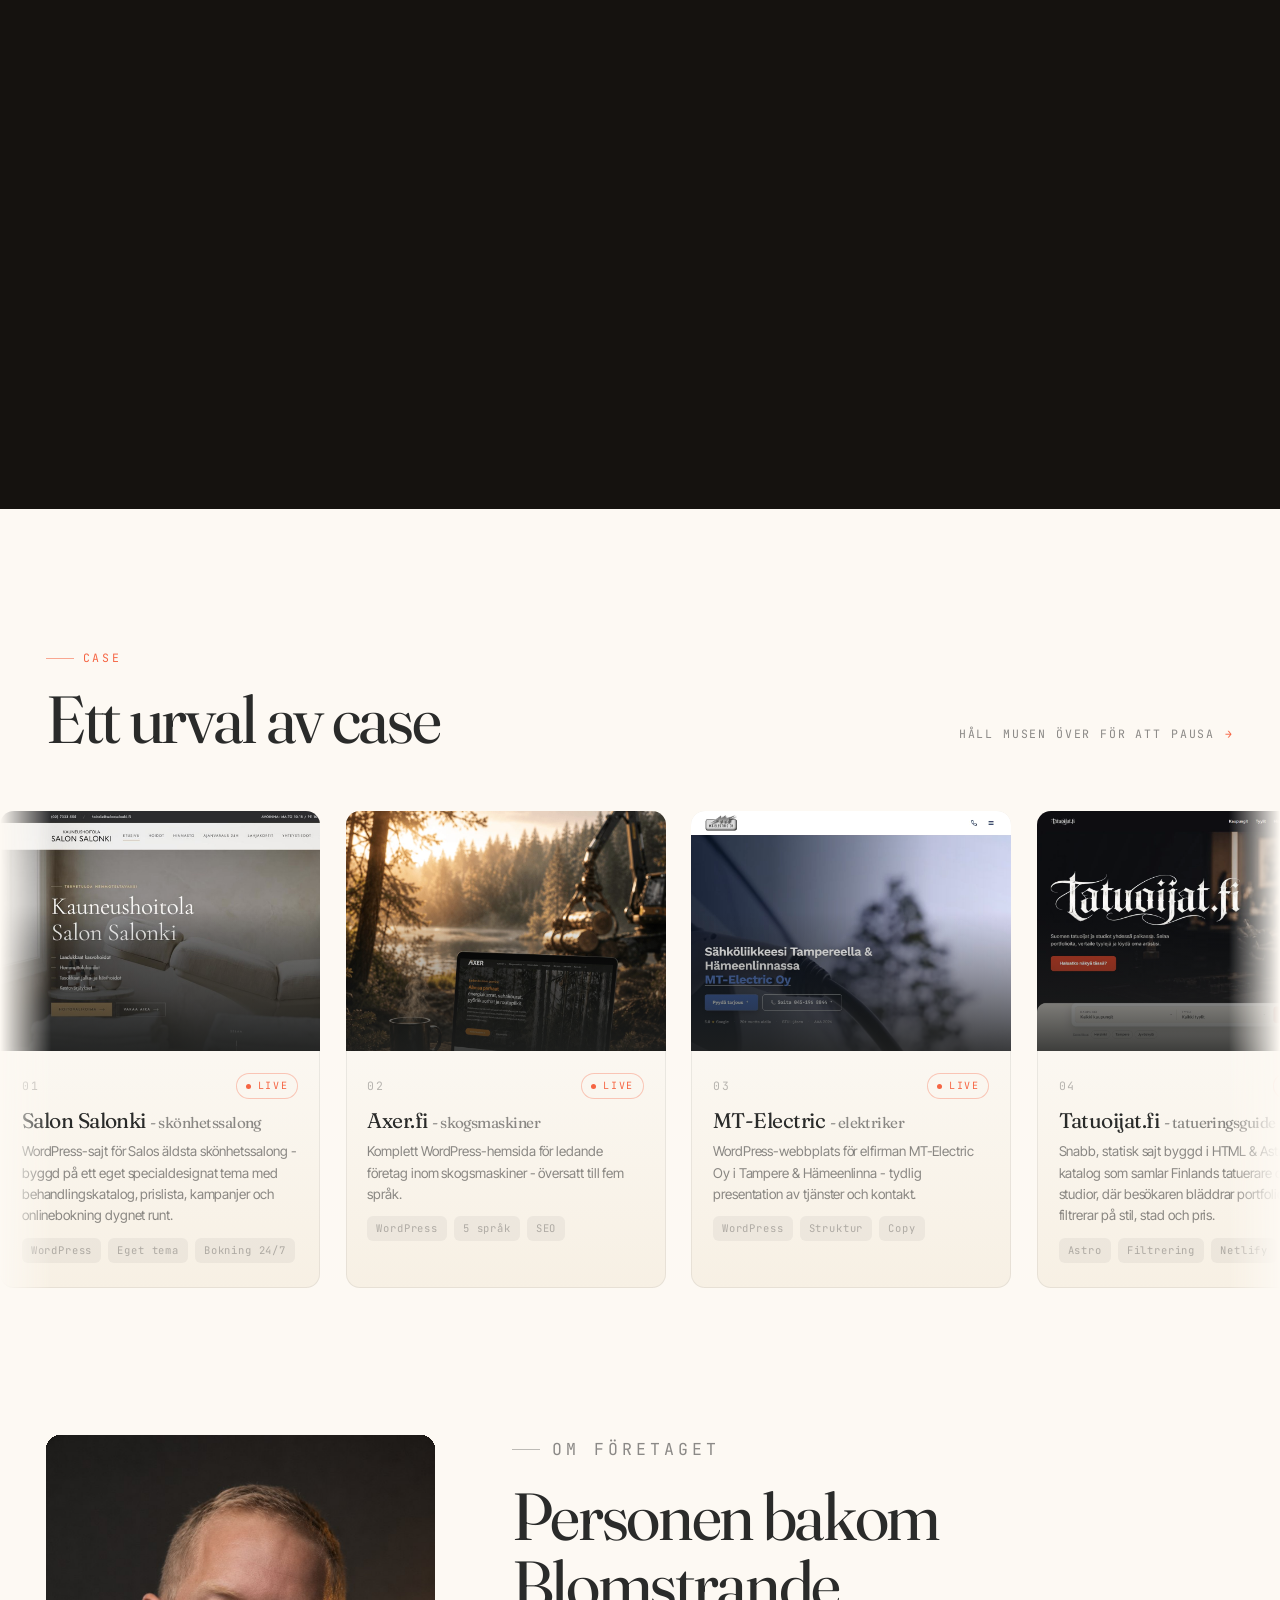
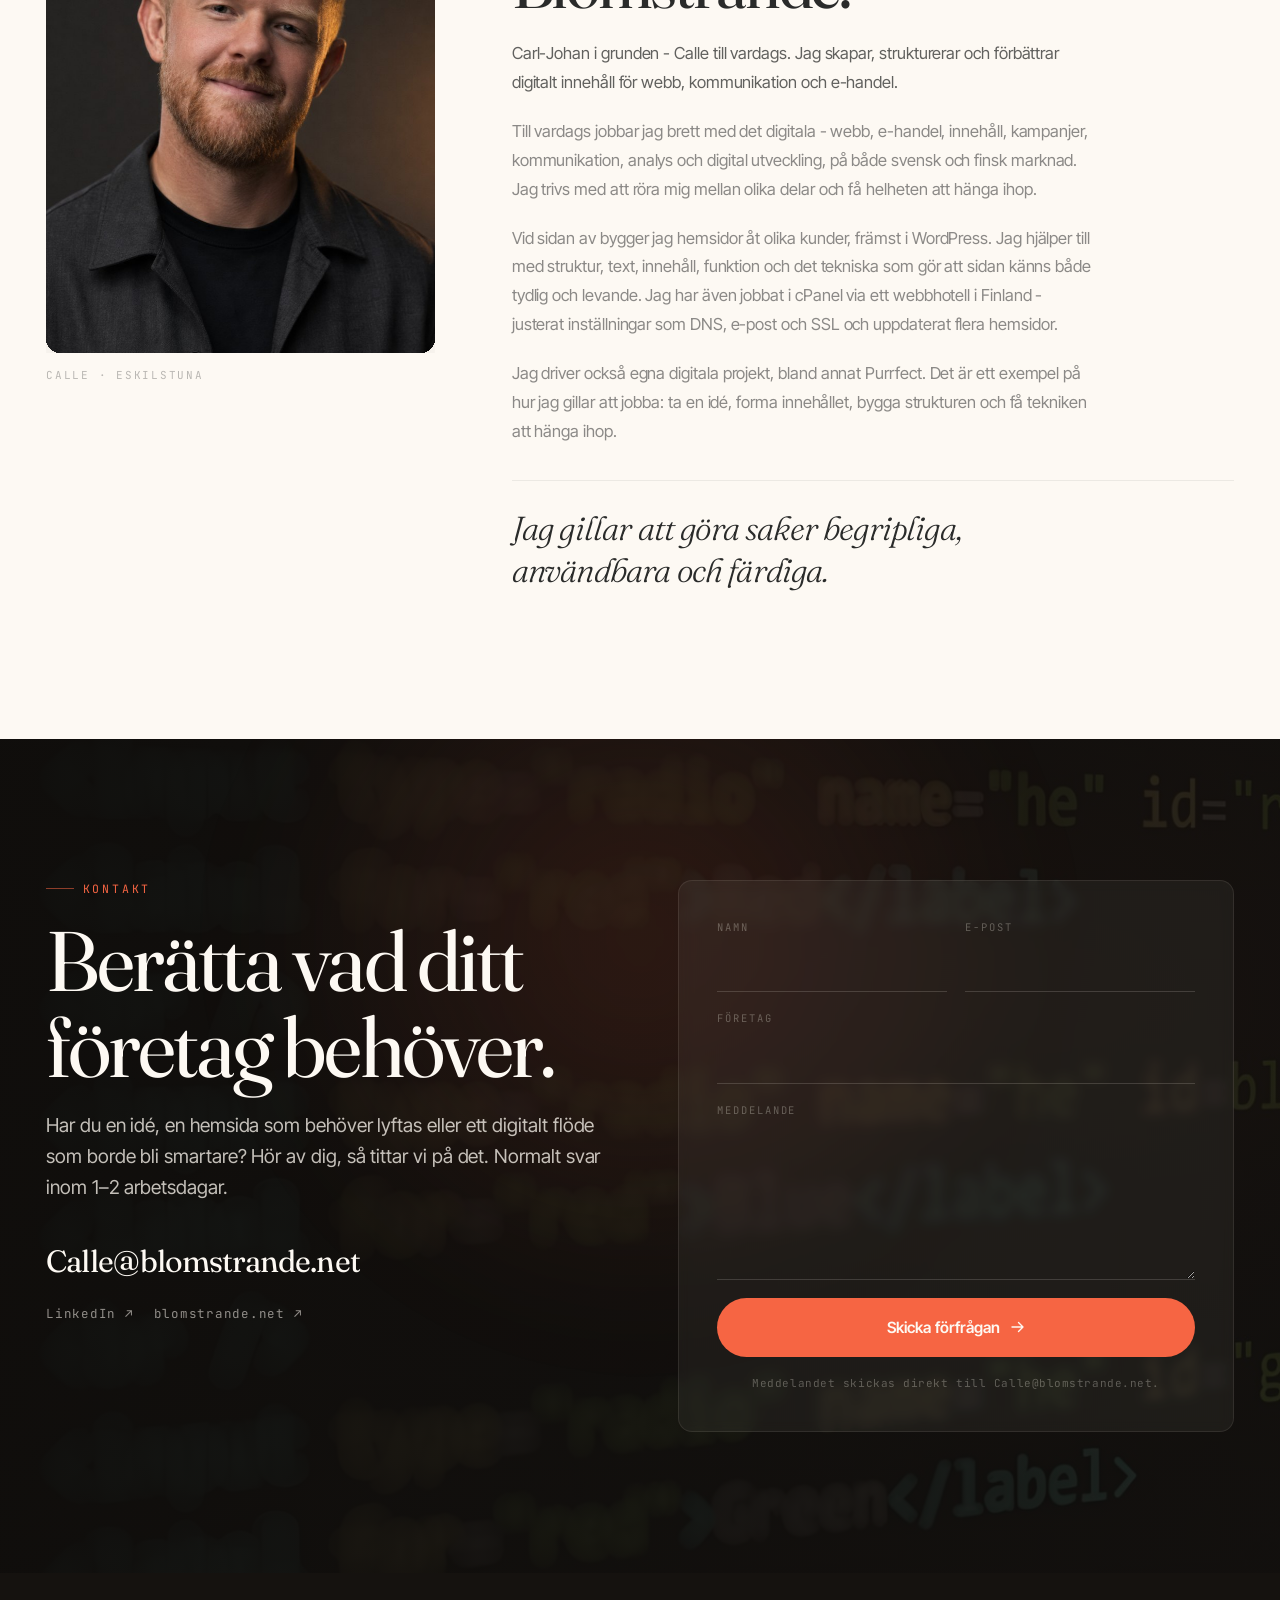
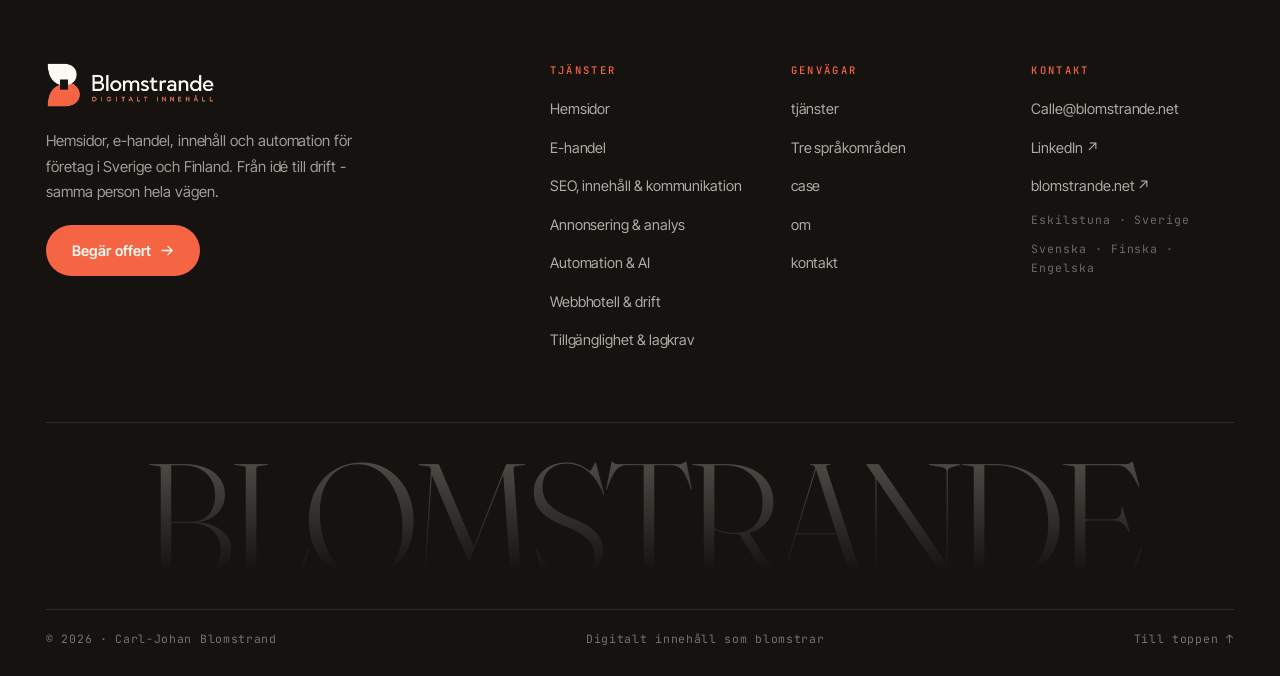
==== commit 83332b15: "Ny tjänstesida: tillgänglighet och lagkrav Lägger till /tjanster/tillganglighet/ som sjunde tjänst, " ====
--- a/index.html
+++ b/index.html
@@ -182,7 +182,7 @@
         <p class="eyebrow" data-reveal><span data-i18n="svcEyebrow">Tjänster</span></p>
         <h2 class="h2" data-reveal data-i18n="svcTitle">Det jag hjälper företag med.</h2>
       </div>
-      <p class="lead" data-reveal data-i18n="svcLead">Sex områden som går in i varandra. De flesta kunder börjar med ett och lägger till fler när det första sitter.</p>
+      <p class="lead" data-reveal data-i18n="svcLead">Sju områden som går in i varandra. De flesta kunder börjar med ett och lägger till fler när det första sitter.</p>
     </div>
 
     <div class="services__grid" data-reveal-group>
@@ -251,6 +251,17 @@
       <span class="svc__go" aria-hidden="true"><svg viewBox="0 0 14 14" width="13" height="13" fill="none"><path d="M1 7h11M7.5 2.5 12 7l-4.5 4.5" stroke="currentColor" stroke-width="1.4" stroke-linecap="round" stroke-linejoin="round"/></svg></span>
       
         <a class="svc__hit" href="tjanster/webbhotell-drift/index.html" aria-label="Webbhotell & drift - läs mer"><span class="visuellt-dold">Läs mer</span></a>
+      </article>
+
+      <article class="svc" data-reveal>
+        <figure class="svc__media"><img src="assets/svc-tillganglighet.jpg" alt="Tangentbord i svagt ljus" loading="lazy" width="880" height="550"></figure>
+        <span class="svc__icon" aria-hidden="true"><svg viewBox="0 0 24 24" width="24" height="24" fill="none" stroke="currentColor" stroke-width="1.5" stroke-linecap="round" stroke-linejoin="round"><circle cx="12" cy="12" r="9"/><path d="M12 7.5v.01M10.5 11h1.5v5.5M10.5 16.5h3"/></svg></span>
+        <h3 data-i18n="v7t">Tillgänglighet &amp; lagkrav</h3>
+        <p data-i18n="v7b">Granskning av e-handel mot tillgänglighetslagen, lag (2023:254), på samma tre delar som Post- och telestyrelsen granskar. Varje fel med radnummer, plus den redogörelse 25 § kräver.</p>
+        <ul class="chips"><li>WCAG 2.1 AA</li><li>EN 301 549</li><li>Lag (2023:254)</li></ul>
+      <span class="svc__go" aria-hidden="true"><svg viewBox="0 0 14 14" width="13" height="13" fill="none"><path d="M1 7h11M7.5 2.5 12 7l-4.5 4.5" stroke="currentColor" stroke-width="1.4" stroke-linecap="round" stroke-linejoin="round"/></svg></span>
+
+        <a class="svc__hit" href="tjanster/tillganglighet/index.html" aria-label="Tillgänglighet och lagkrav - läs mer"><span class="visuellt-dold">Läs mer</span></a>
       </article>
 
     </div>
@@ -605,7 +616,7 @@
 
       <nav class="foot__cols" aria-label="Sidfot">
         <div>
-          <h4 data-i18n="footServices">Tjänster</h4>
+          <h3 data-i18n="footServices">Tjänster</h3>
           <ul>
             <li><a href="#tjanster" data-i18n="v1t">Hemsidor</a></li>
             <li><a href="#tjanster" data-i18n="v2t">E-handel</a></li>
@@ -613,10 +624,11 @@
             <li><a href="#tjanster" data-i18n="v4t">Annonsering &amp; analys</a></li>
             <li><a href="#tjanster" data-i18n="v5t">Automation &amp; AI</a></li>
             <li><a href="#tjanster" data-i18n="v6t">Webbhotell &amp; drift</a></li>
+            <li><a href="tjanster/tillganglighet/index.html" data-i18n="v7t">Tillgänglighet &amp; lagkrav</a></li>
           </ul>
         </div>
         <div>
-          <h4 data-i18n="footNav">Genvägar</h4>
+          <h3 data-i18n="footNav">Genvägar</h3>
           <ul>
             <li><a href="#tjanster" data-i18n="navServices">tjänster</a></li>
             <li><a href="#marknader" data-i18n="splitEyebrow">Tre språkområden</a></li>
@@ -626,7 +638,7 @@
           </ul>
         </div>
         <div>
-          <h4 data-i18n="footContact">Kontakt</h4>
+          <h3 data-i18n="footContact">Kontakt</h3>
           <ul>
             <li><a href="mailto:Calle@blomstrande.net">Calle@blomstrande.net</a></li>
             <li><a href="https://www.linkedin.com/" target="_blank" rel="noopener">LinkedIn ↗</a></li>
--- a/styles.css
+++ b/styles.css
@@ -869,7 +869,7 @@
 .foot__brand p{max-width:38ch;font-size:15px;line-height:1.7;color:color-mix(in srgb,var(--invert-fg) 60%,transparent);}
 
 .foot__cols{display:grid;grid-template-columns:repeat(3,1fr);gap:clamp(22px,3vw,48px);}
-.foot h4{
+.foot h3{
   font-family:var(--f-mono);font-size:10.5px;letter-spacing:.22em;text-transform:uppercase;
   color:var(--gold);margin-bottom:16px;font-weight:500;
 }
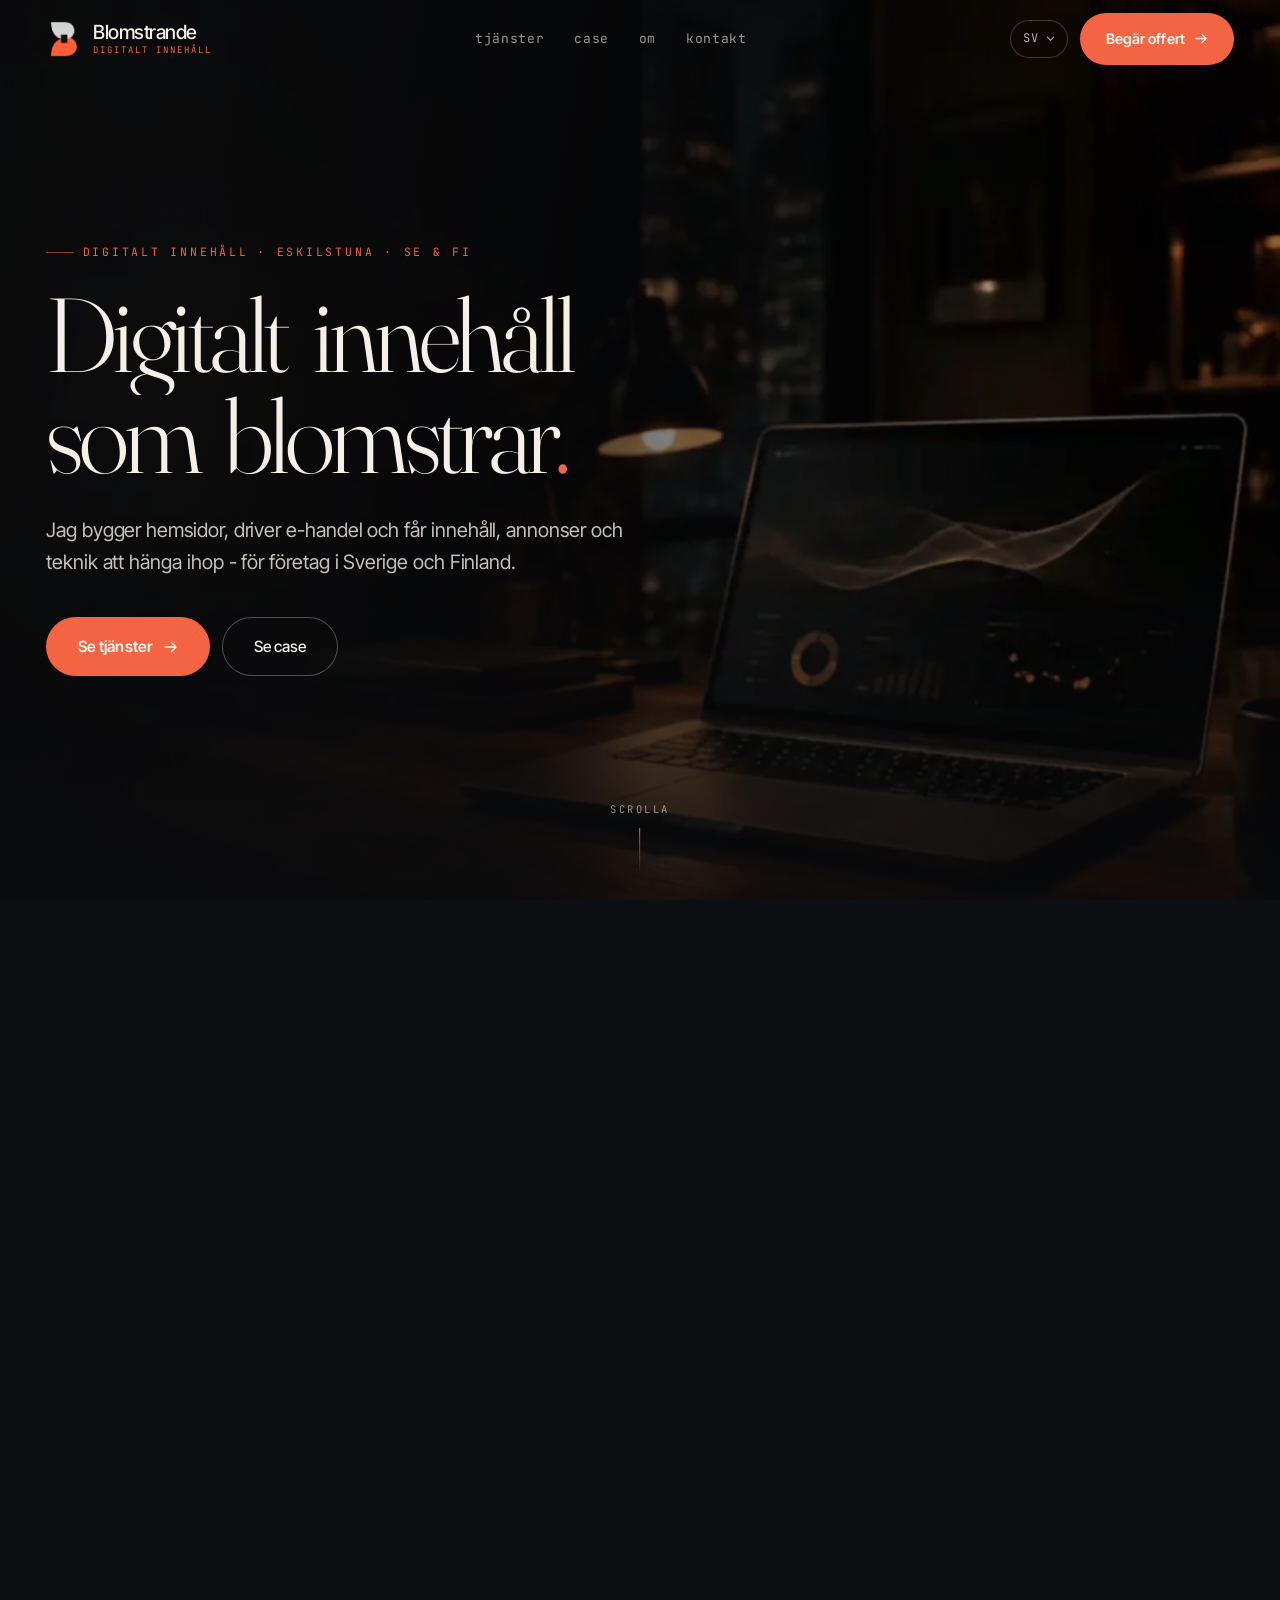
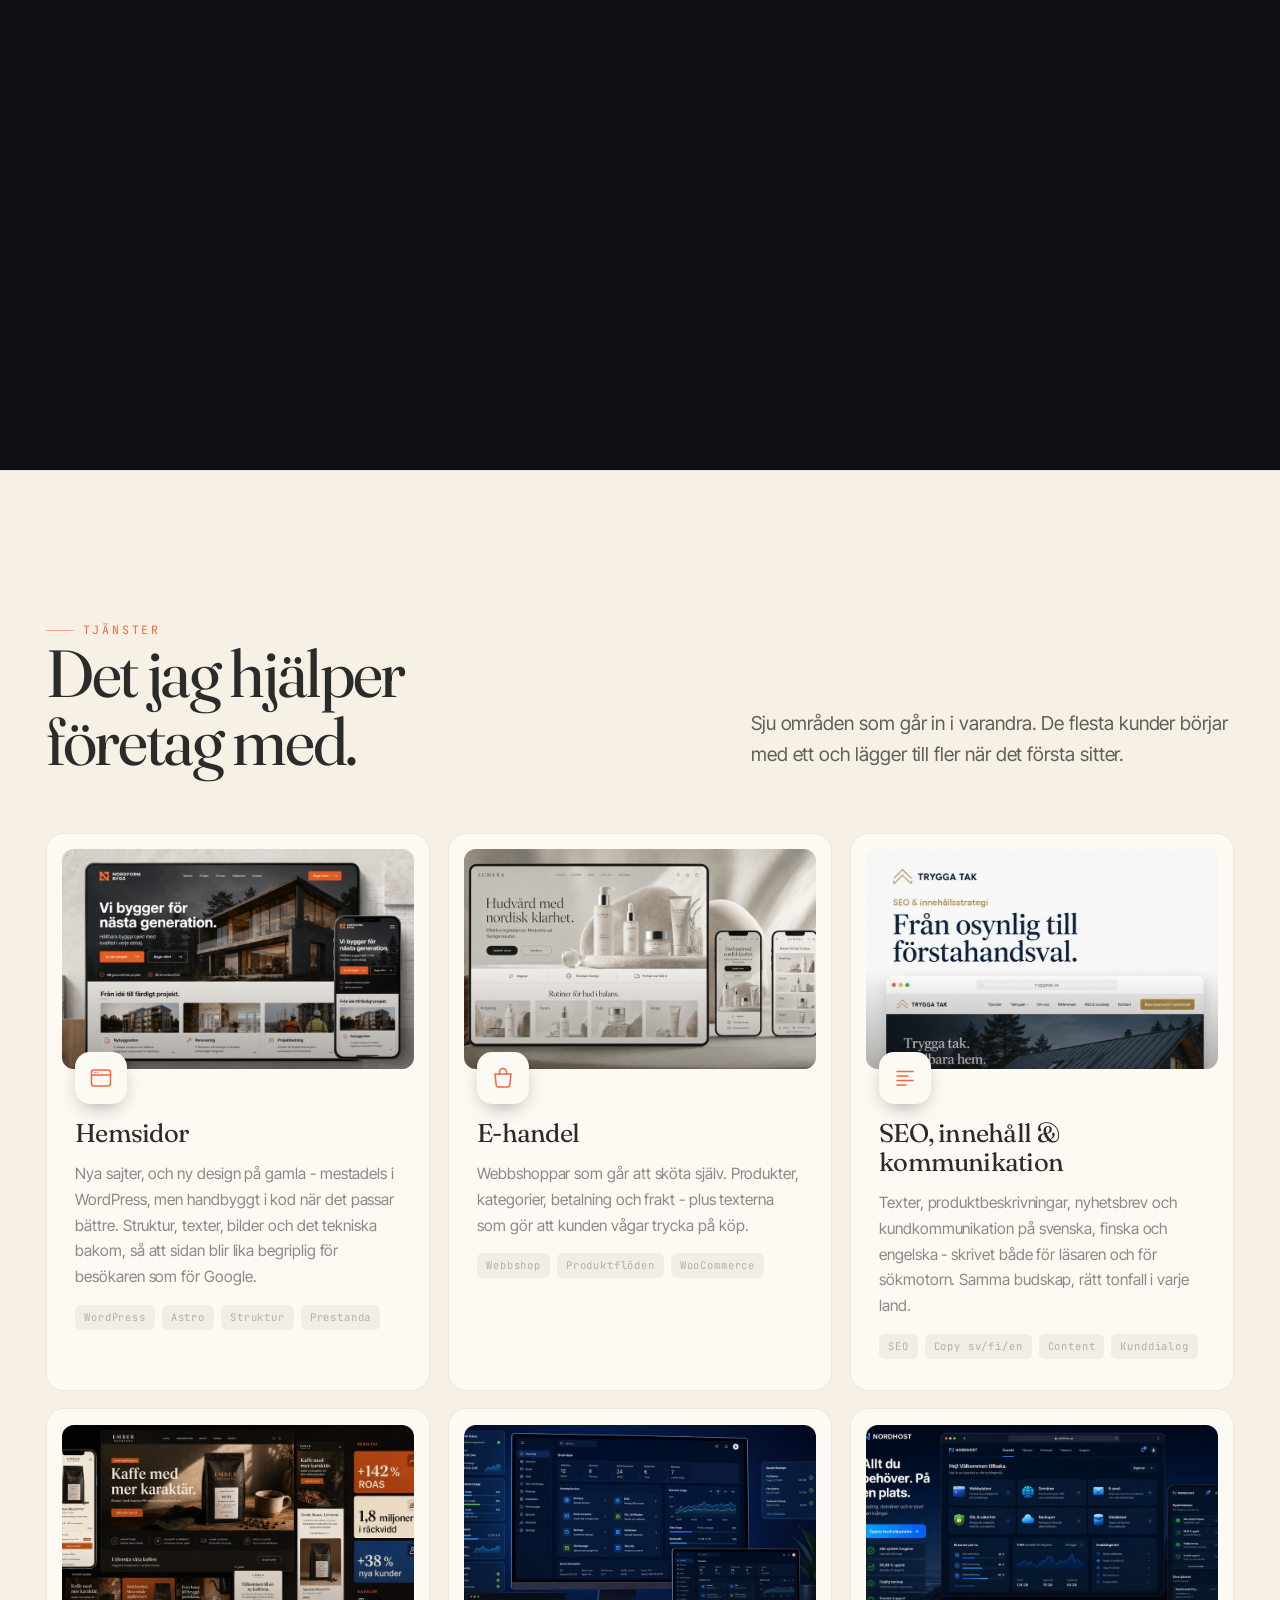
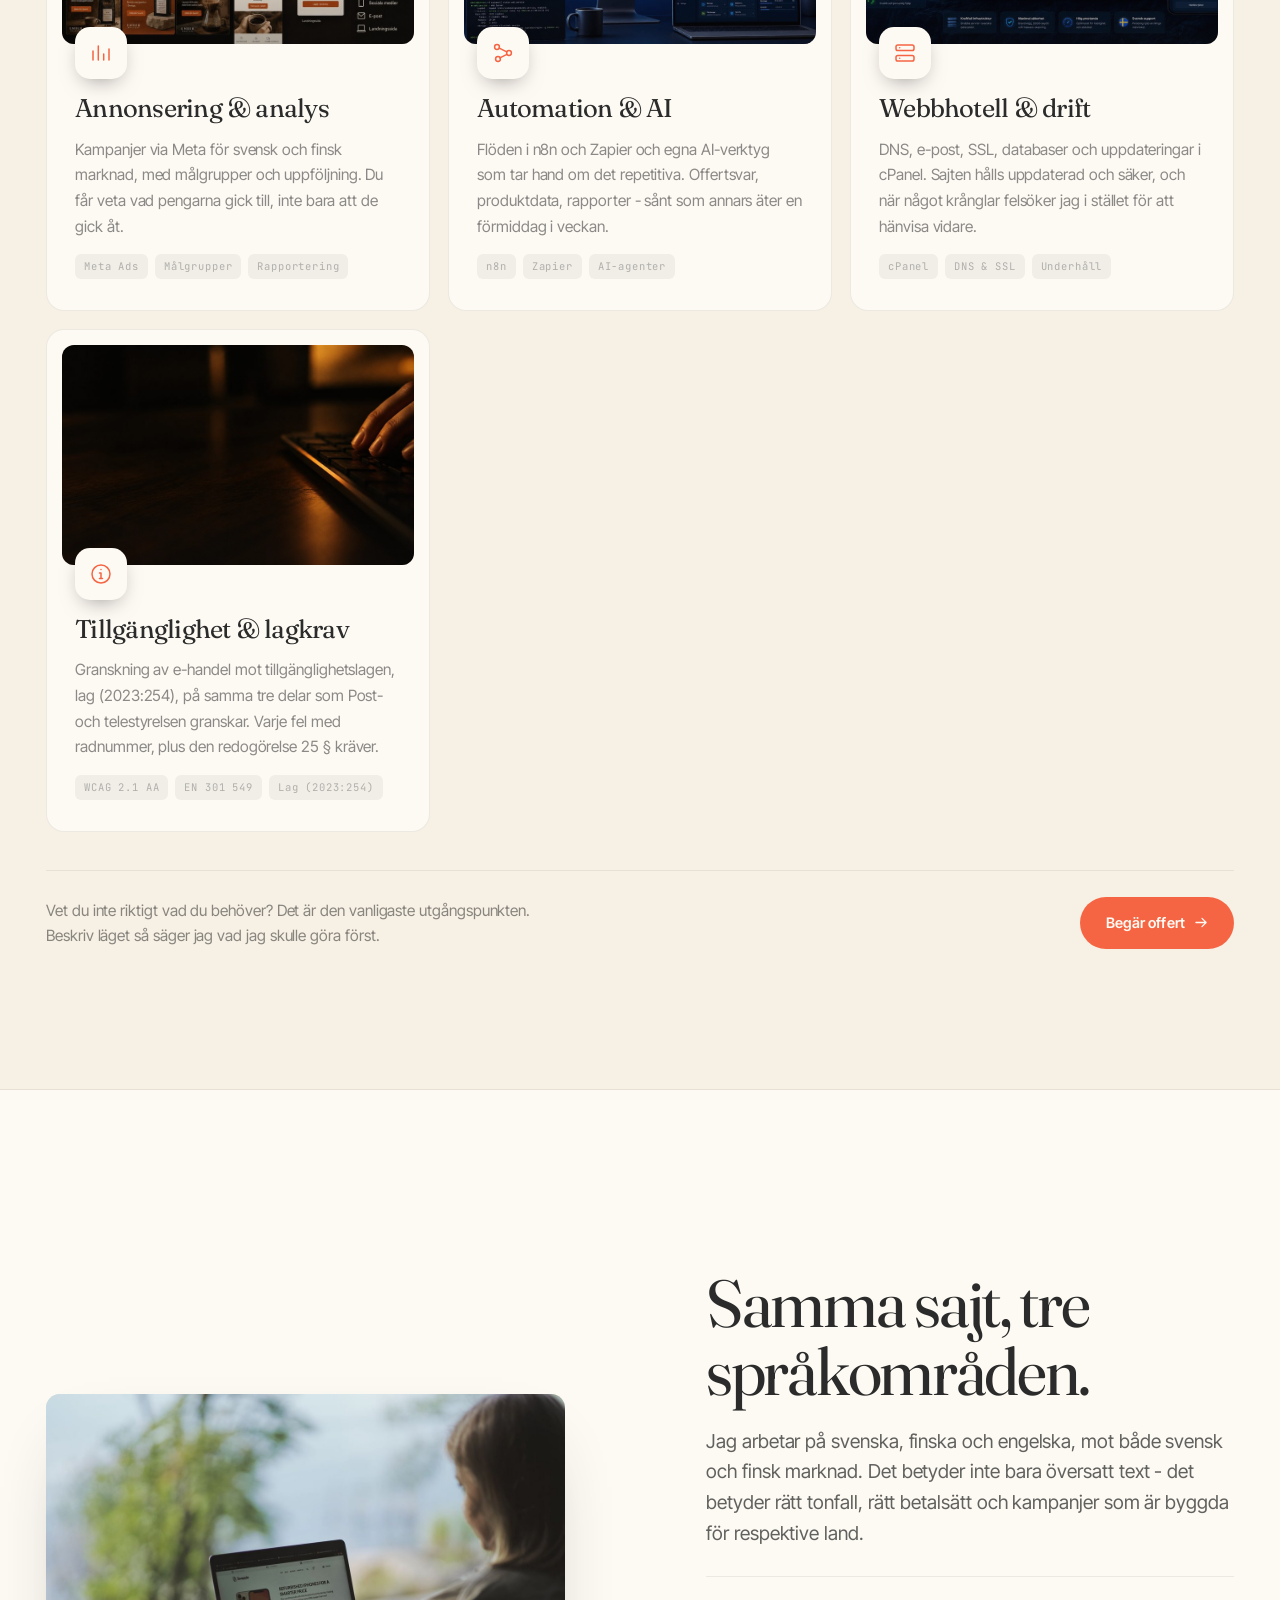
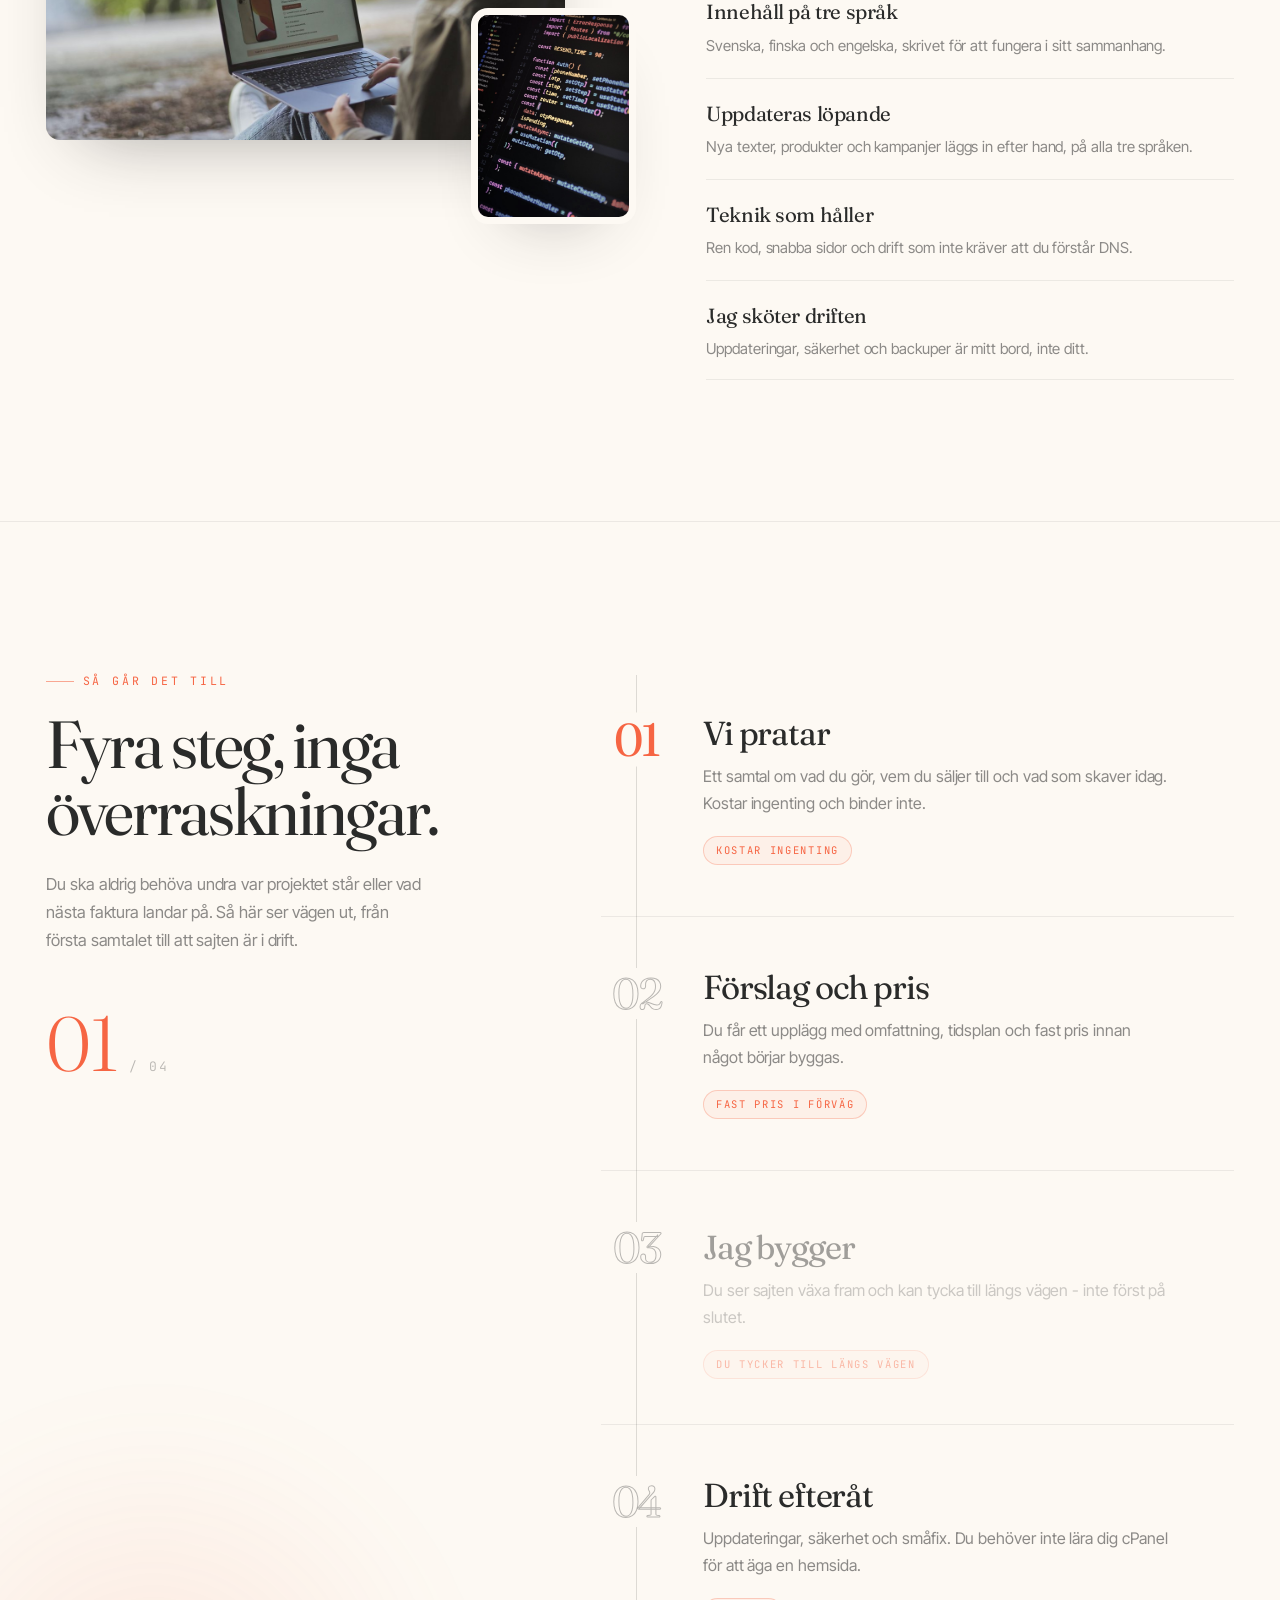
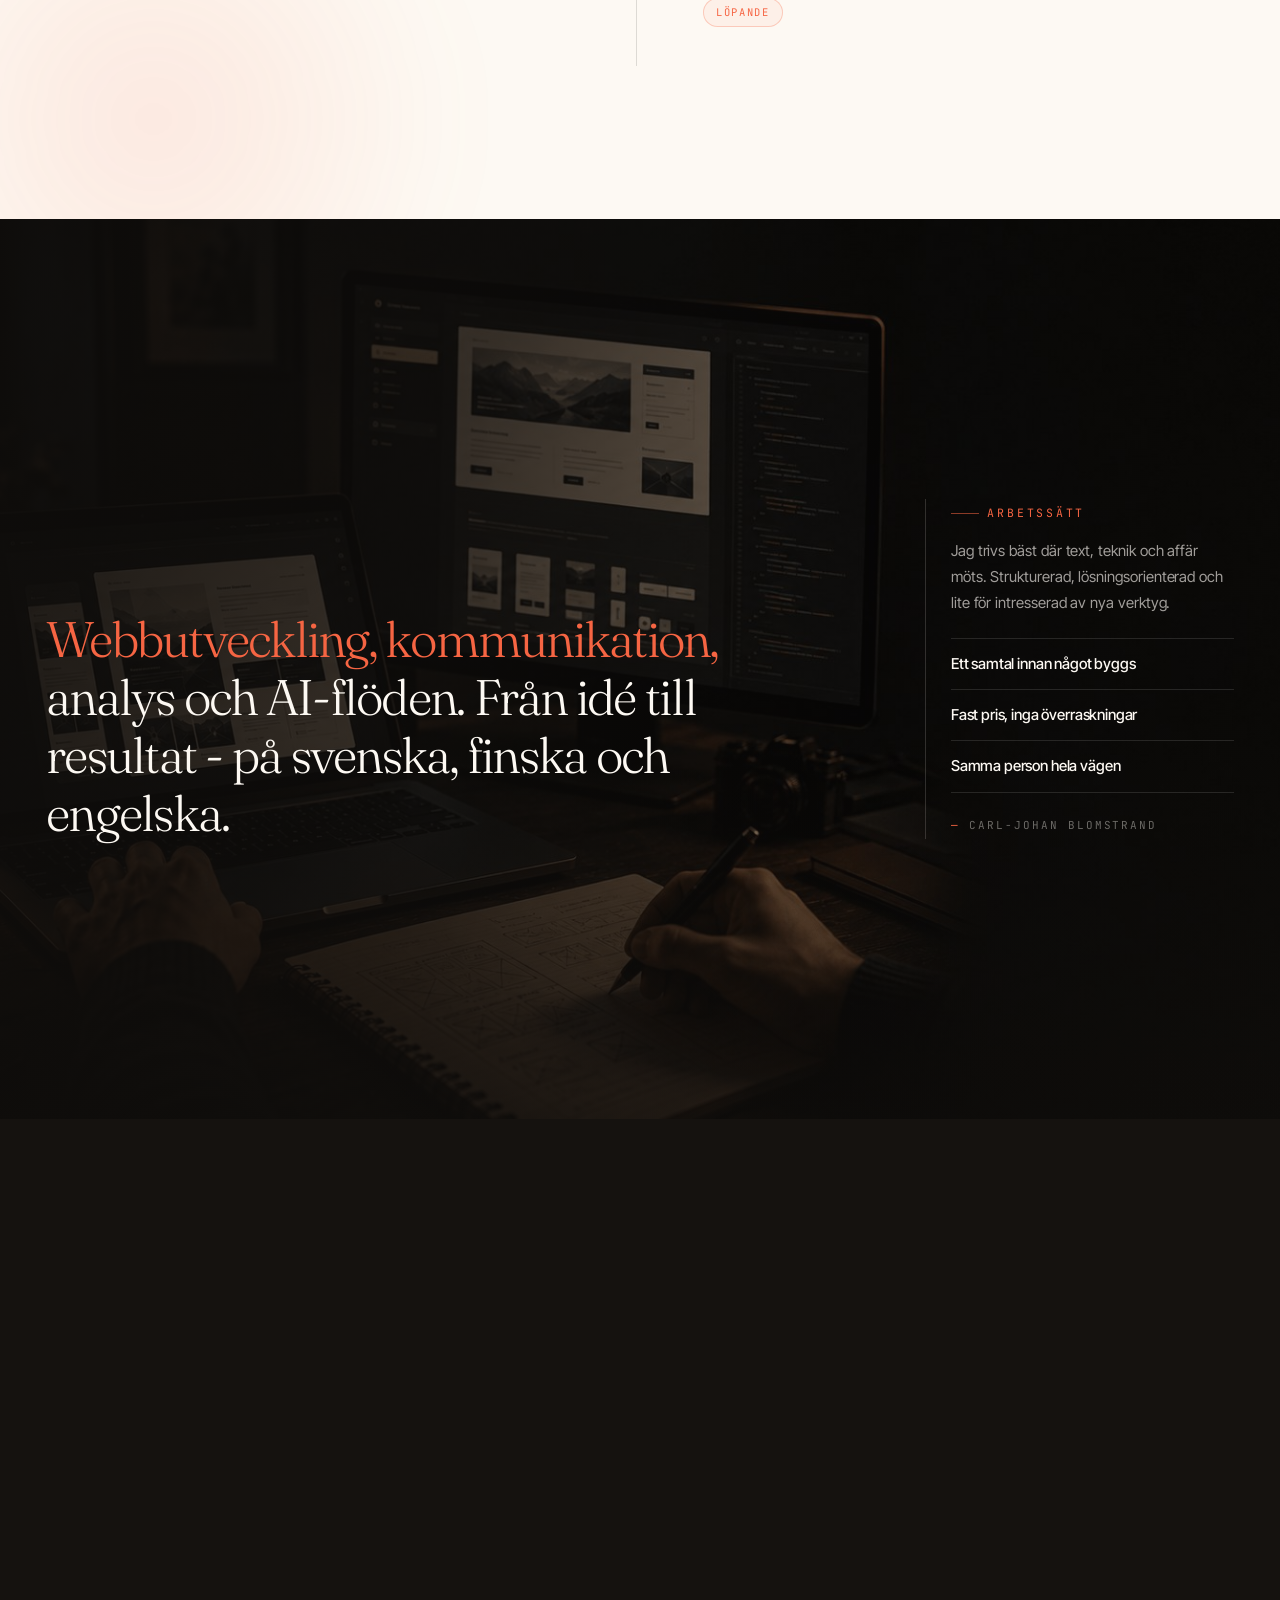
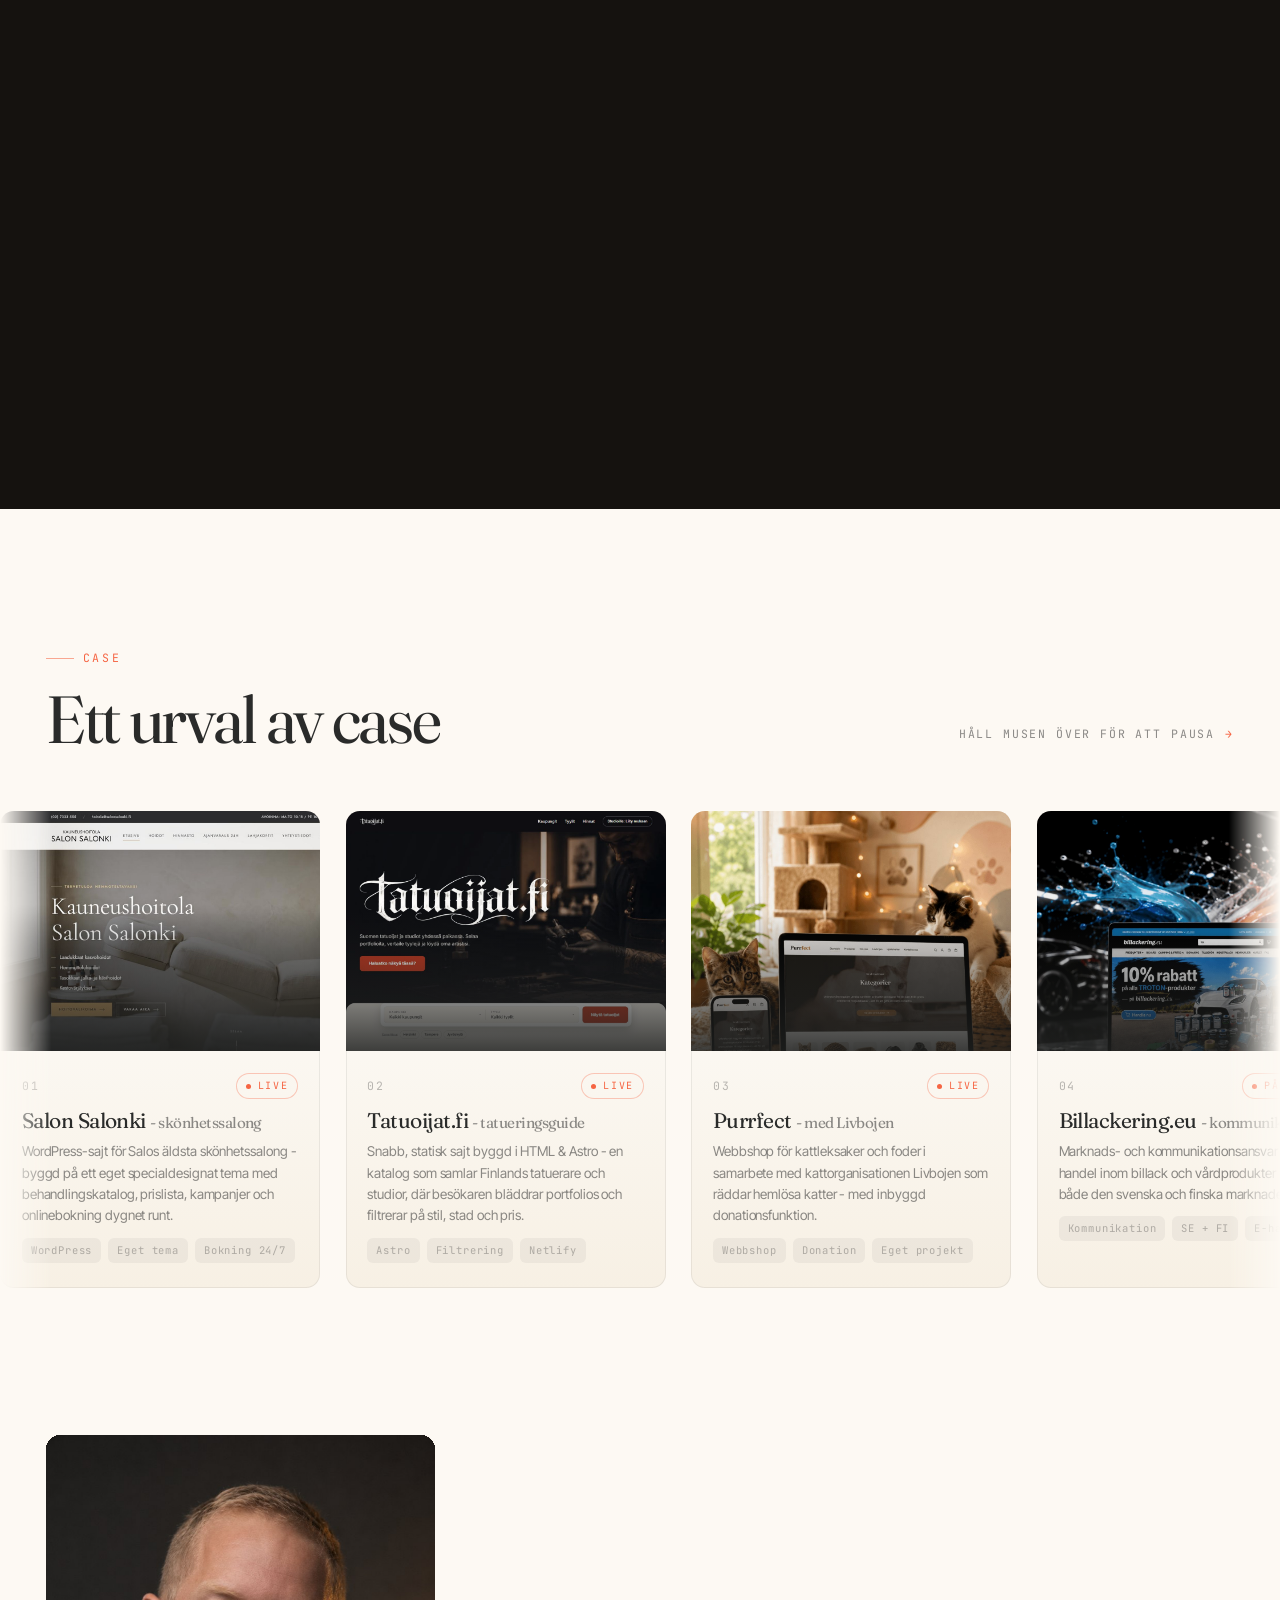
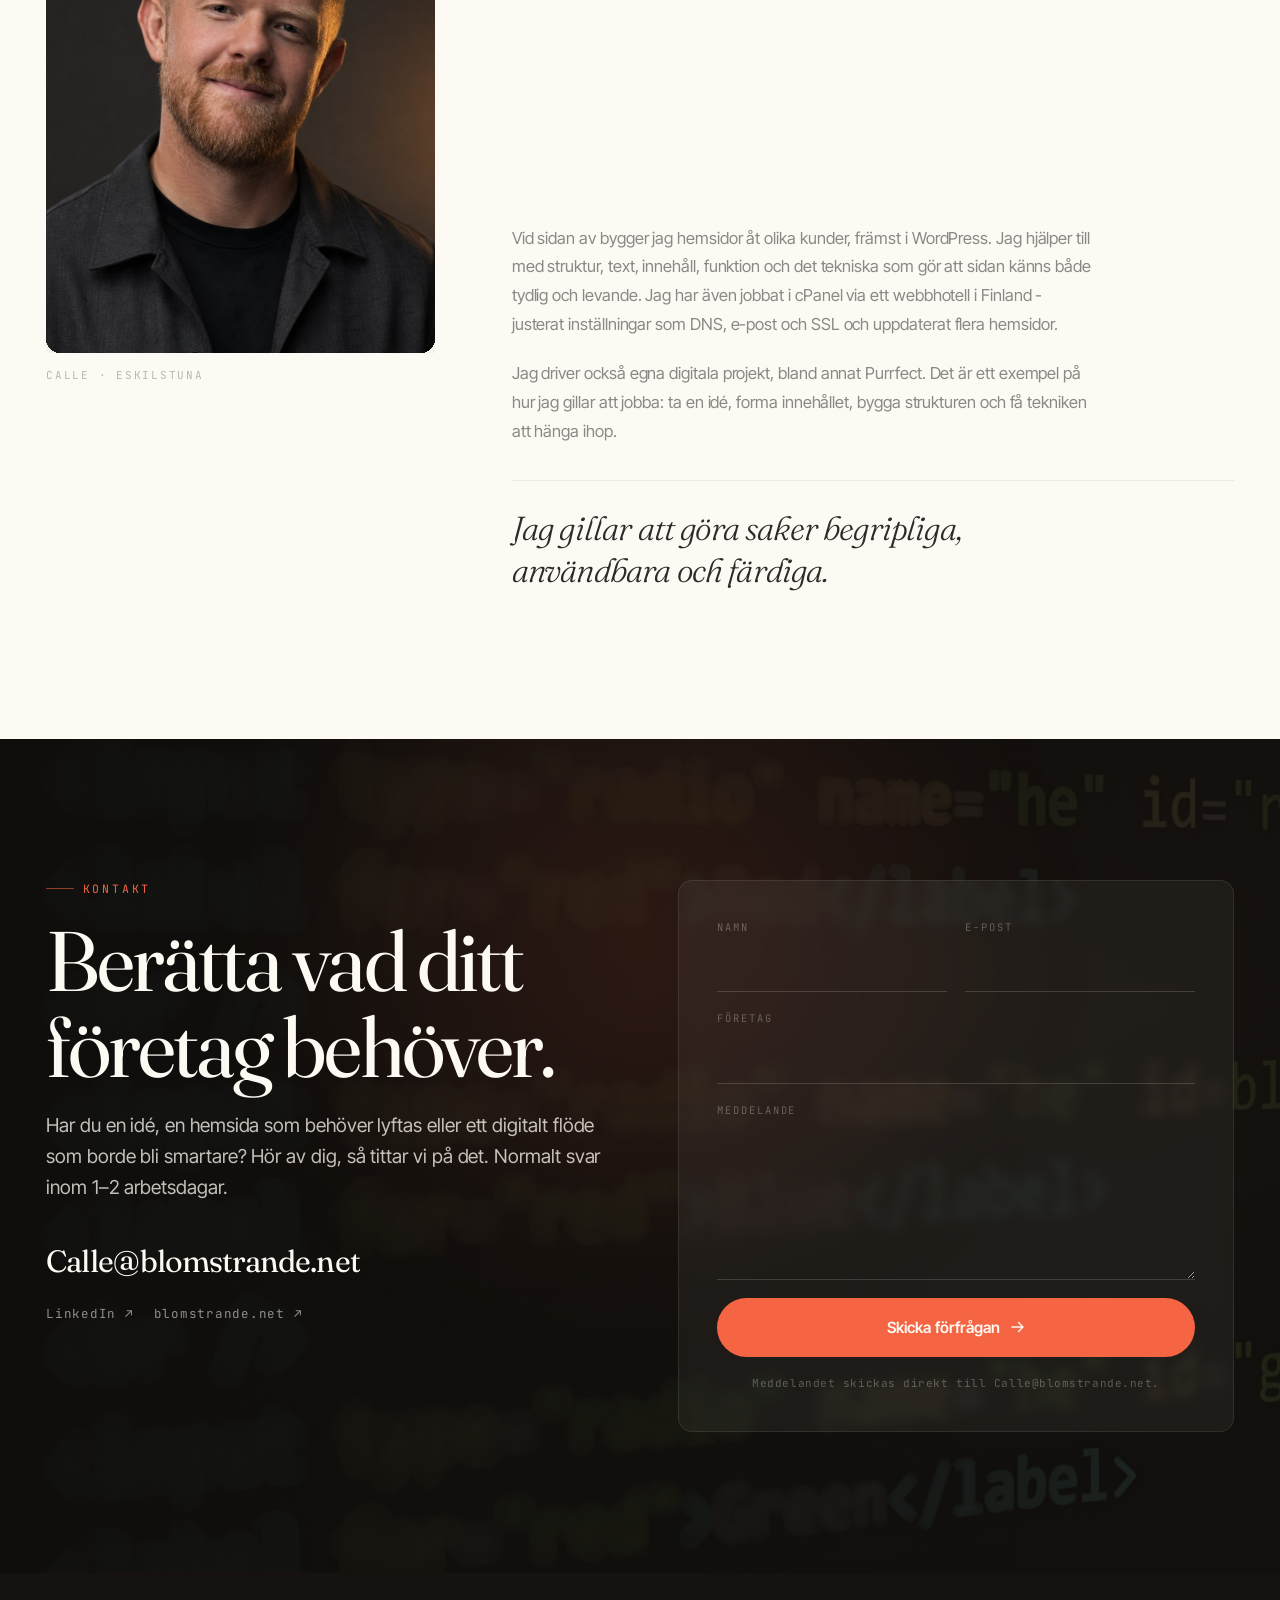
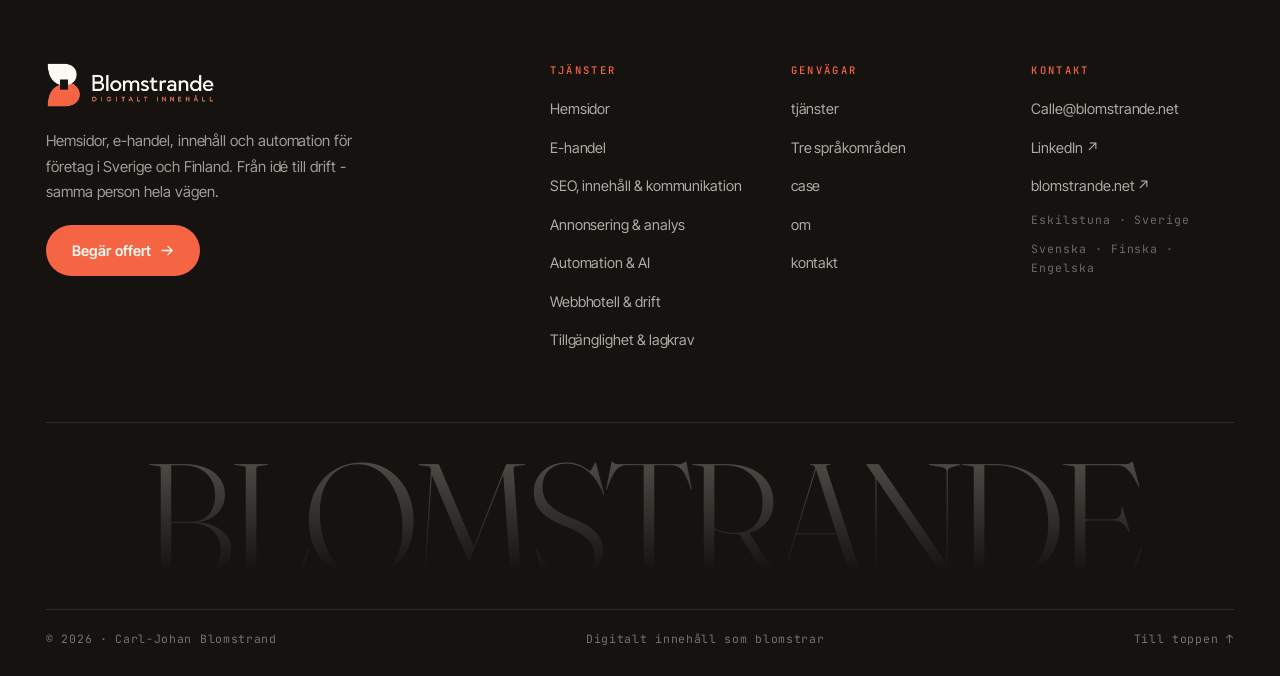
==== commit 8eba7808: "Ta bort casen Axer och MT-Electric" ====
--- a/index.html
+++ b/index.html
@@ -406,34 +406,10 @@
         </article>
 
         <article class="case" data-tilt>
-          <a class="case__link" href="https://axer.blomstrande.net/" target="_blank" rel="noopener">
-            <div class="case__media"><img src="assets/axer-case.jpg" alt="Axer.fi - ledande inom skogsmaskiner" loading="lazy" width="1200" height="800"></div>
-            <div class="case__body">
-              <div class="case__top"><em class="case__no">02</em><span class="tag tag--live" data-i18n="badgeLive">live</span></div>
-              <h3>Axer.fi <i>- <span data-i18n="c1sub">skogsmaskiner</span></i></h3>
-              <p data-i18n="c1">Komplett WordPress-hemsida för ledande företag inom skogsmaskiner - översatt till fem språk.</p>
-              <ul class="chips"><li>WordPress</li><li data-i18n="chipMulti">5 språk</li><li>SEO</li></ul>
-            </div>
-          </a>
-        </article>
-
-        <article class="case" data-tilt>
-          <a class="case__link" href="https://mt-electric.blomstrande.net" target="_blank" rel="noopener">
-            <div class="case__media"><img src="assets/mt-electric-case.jpg" alt="MT-Electric Oy - elfirma i Tampere och Hämeenlinna" loading="lazy" width="1200" height="800"></div>
-            <div class="case__body">
-              <div class="case__top"><em class="case__no">03</em><span class="tag tag--live" data-i18n="badgeLive">live</span></div>
-              <h3>MT-Electric <i>- <span data-i18n="c2sub">elektriker</span></i></h3>
-              <p data-i18n="c2">WordPress-webbplats för elfirman MT-Electric Oy i Tampere &amp; Hämeenlinna - tydlig presentation av tjänster och kontakt.</p>
-              <ul class="chips"><li>WordPress</li><li data-i18n="chipStruct">Struktur</li><li>Copy</li></ul>
-            </div>
-          </a>
-        </article>
-
-        <article class="case" data-tilt>
           <a class="case__link" href="https://tatueringssida.netlify.app/" target="_blank" rel="noopener">
             <div class="case__media"><img src="assets/tatuering-case.jpg" alt="Tatuoijat.fi - katalog över Finlands tatuerare" loading="lazy" width="1200" height="800"></div>
             <div class="case__body">
-              <div class="case__top"><em class="case__no">04</em><span class="tag tag--live" data-i18n="badgeLive">live</span></div>
+              <div class="case__top"><em class="case__no">02</em><span class="tag tag--live" data-i18n="badgeLive">live</span></div>
               <h3>Tatuoijat.fi <i>- <span data-i18n="c3sub">tatueringsguide</span></i></h3>
               <p data-i18n="c3">Snabb, statisk sajt byggd i HTML &amp; Astro - en katalog som samlar Finlands tatuerare och studior, där besökaren bläddrar portfolios och filtrerar på stil, stad och pris.</p>
               <ul class="chips"><li>Astro</li><li data-i18n="chipFilter">Filtrering</li><li>Netlify</li></ul>
@@ -445,7 +421,7 @@
           <a class="case__link" href="https://purrfect.se" target="_blank" rel="noopener">
             <div class="case__media"><img src="assets/purrfect-case.jpg" alt="Purrfect - kattprodukter med donationsfunktion" loading="lazy" width="1200" height="800"></div>
             <div class="case__body">
-              <div class="case__top"><em class="case__no">05</em><span class="tag tag--live" data-i18n="badgeLive">live</span></div>
+              <div class="case__top"><em class="case__no">03</em><span class="tag tag--live" data-i18n="badgeLive">live</span></div>
               <h3>Purrfect <i>- <span data-i18n="c4sub">med Livbojen</span></i></h3>
               <p data-i18n="c4">Webbshop för kattleksaker och foder i samarbete med kattorganisationen Livbojen som räddar hemlösa katter - med inbyggd donationsfunktion.</p>
               <ul class="chips"><li data-i18n="chipShop">Webbshop</li><li data-i18n="chipDonation">Donation</li><li data-i18n="chipOwn">Eget projekt</li></ul>
@@ -457,7 +433,7 @@
           <a class="case__link" href="https://www.billackering.eu/" target="_blank" rel="noopener">
             <div class="case__media"><img src="assets/billackering-case.jpg" alt="Billackering.eu - e-handel inom billack och vårdprodukter" loading="lazy" width="1200" height="800"></div>
             <div class="case__body">
-              <div class="case__top"><em class="case__no">06</em><span class="tag tag--live" data-i18n="badgeOngoing">pågående</span></div>
+              <div class="case__top"><em class="case__no">04</em><span class="tag tag--live" data-i18n="badgeOngoing">pågående</span></div>
               <h3>Billackering.eu <i>- <span data-i18n="c5sub">kommunikatör</span></i></h3>
               <p data-i18n="c5">Marknads- och kommunikationsansvar för e-handel inom billack och vårdprodukter - för både den svenska och finska marknaden.</p>
               <ul class="chips"><li data-i18n="chipComm">Kommunikation</li><li>SE + FI</li><li data-i18n="chipEcom">E-handel</li></ul>
@@ -469,7 +445,7 @@
           <div class="case__link">
             <div class="case__media"><img src="assets/meta-portfolio.jpg" alt="Strategisk marknadsföring via Meta" loading="lazy" width="1200" height="800"></div>
             <div class="case__body">
-              <div class="case__top"><em class="case__no">07</em><span class="tag tag--work" data-i18n="badgeOngoing">pågående</span></div>
+              <div class="case__top"><em class="case__no">05</em><span class="tag tag--work" data-i18n="badgeOngoing">pågående</span></div>
               <h3 data-i18n="c6title">Strategisk marknadsföring <i>- via Meta</i></h3>
               <p data-i18n="c6">Annonser och kampanjer via Meta för svenska och finska marknaden - strategi, målgrupper och analys.</p>
               <ul class="chips"><li>Meta Ads</li><li data-i18n="chipAudience">Målgrupper</li><li data-i18n="chipAnalysis">Analys</li></ul>
@@ -481,7 +457,7 @@
           <div class="case__link">
             <div class="case__media"><img src="assets/ai-automation-case.jpg" alt="Automation och AI - n8n, Zapier och egna GPT-verktyg" loading="lazy" width="1200" height="800"></div>
             <div class="case__body">
-              <div class="case__top"><em class="case__no">08</em><span class="tag">2025</span></div>
+              <div class="case__top"><em class="case__no">06</em><span class="tag">2025</span></div>
               <h3 data-i18n="c7title">Automation <i>&amp; AI-flöden</i></h3>
               <p data-i18n="c7">Automationsflöden i n8n och Zapier, samt bygger AI-agenter och andra AI-baserade verktyg.</p>
               <ul class="chips"><li>n8n</li><li>Zapier</li><li data-i18n="chipAgents">AI-agenter</li></ul>
@@ -493,7 +469,7 @@
           <div class="case__link">
             <div class="case__media"><img src="assets/cpanel-case.jpg" alt="Webbhotell och cPanel - drift och konfiguration" loading="lazy" width="1200" height="800"></div>
             <div class="case__body">
-              <div class="case__top"><em class="case__no">09</em><span class="tag" data-i18n="badgeOps">drift</span></div>
+              <div class="case__top"><em class="case__no">07</em><span class="tag" data-i18n="badgeOps">drift</span></div>
               <h3 data-i18n="c8title">Webbhotell <i>&amp; cPanel</i></h3>
               <p data-i18n="c8">Har jobbat i cPanel via ett webbhotell i Finland - justerat inställningar som DNS, e-post, SSL, databaser och PHP samt uppdaterat och felsökt flera hemsidor.</p>
               <ul class="chips"><li>DNS</li><li>SSL</li><li>PHP</li></ul>
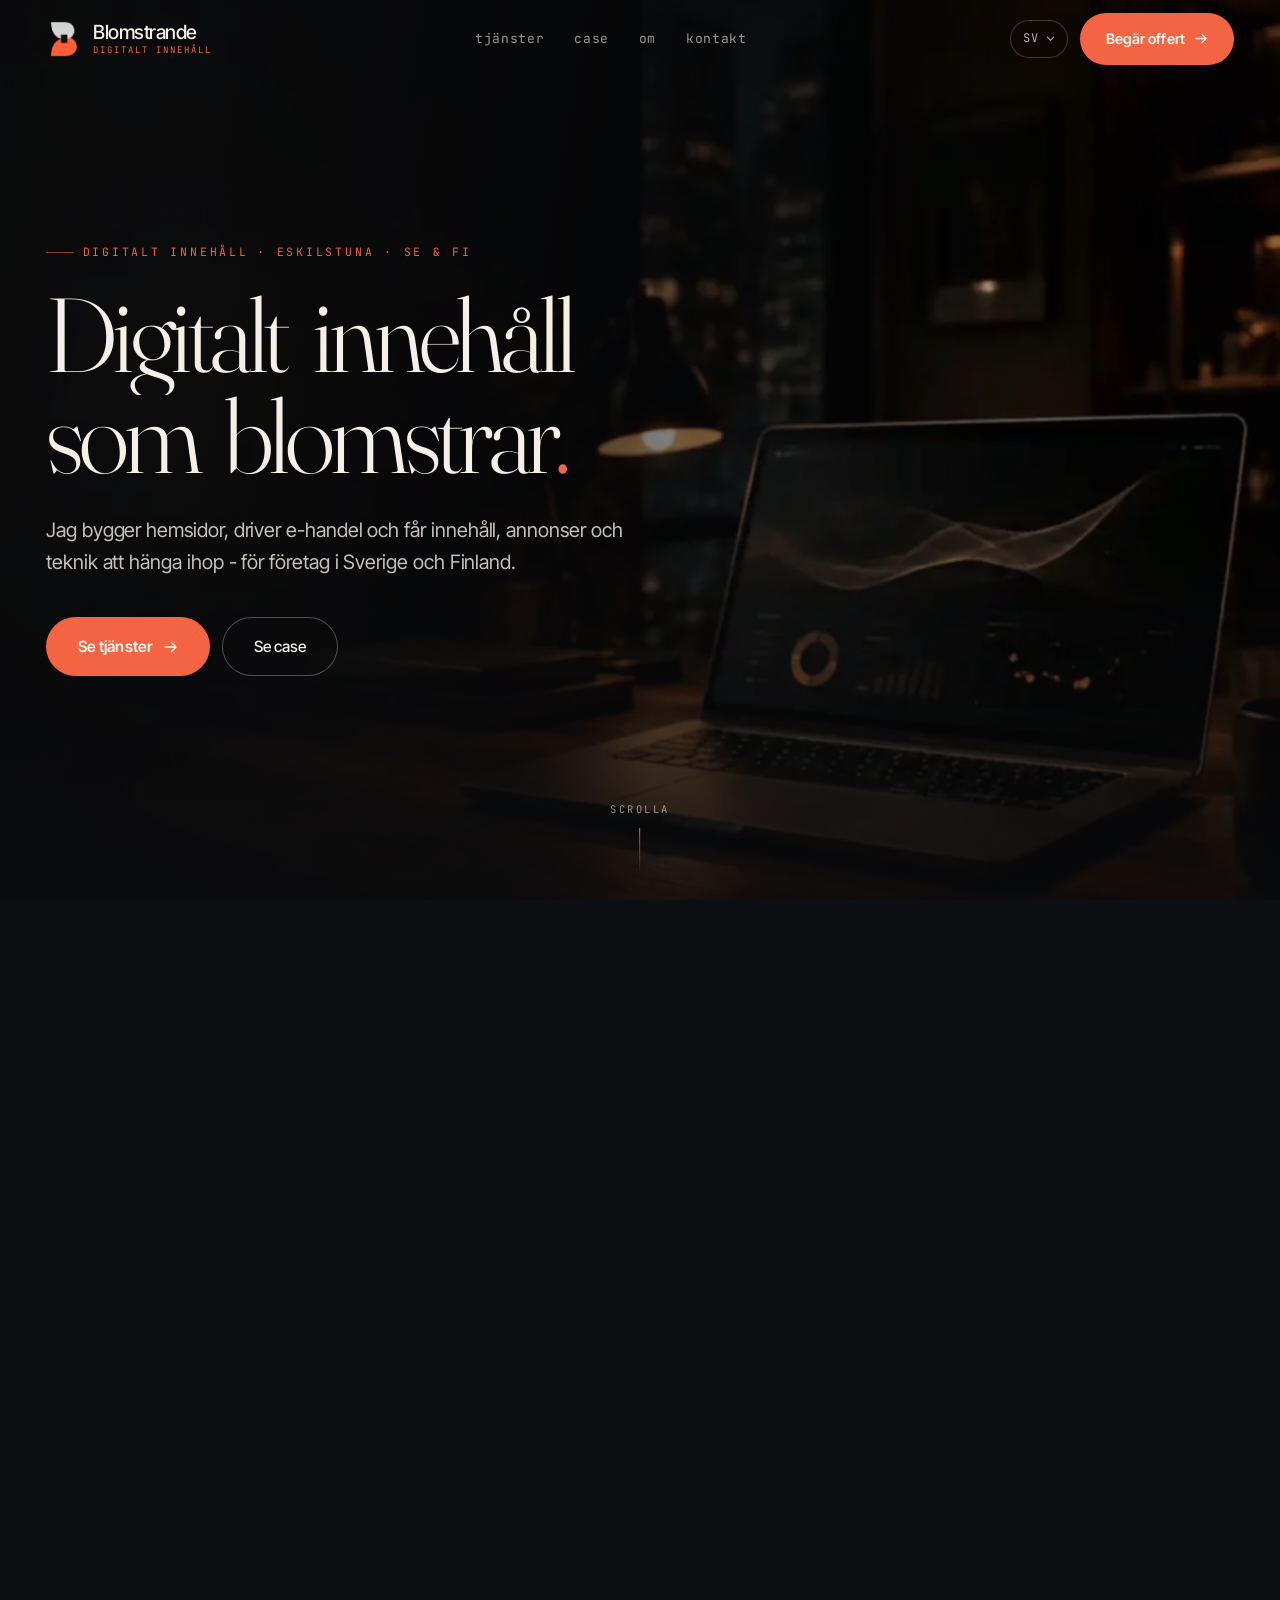
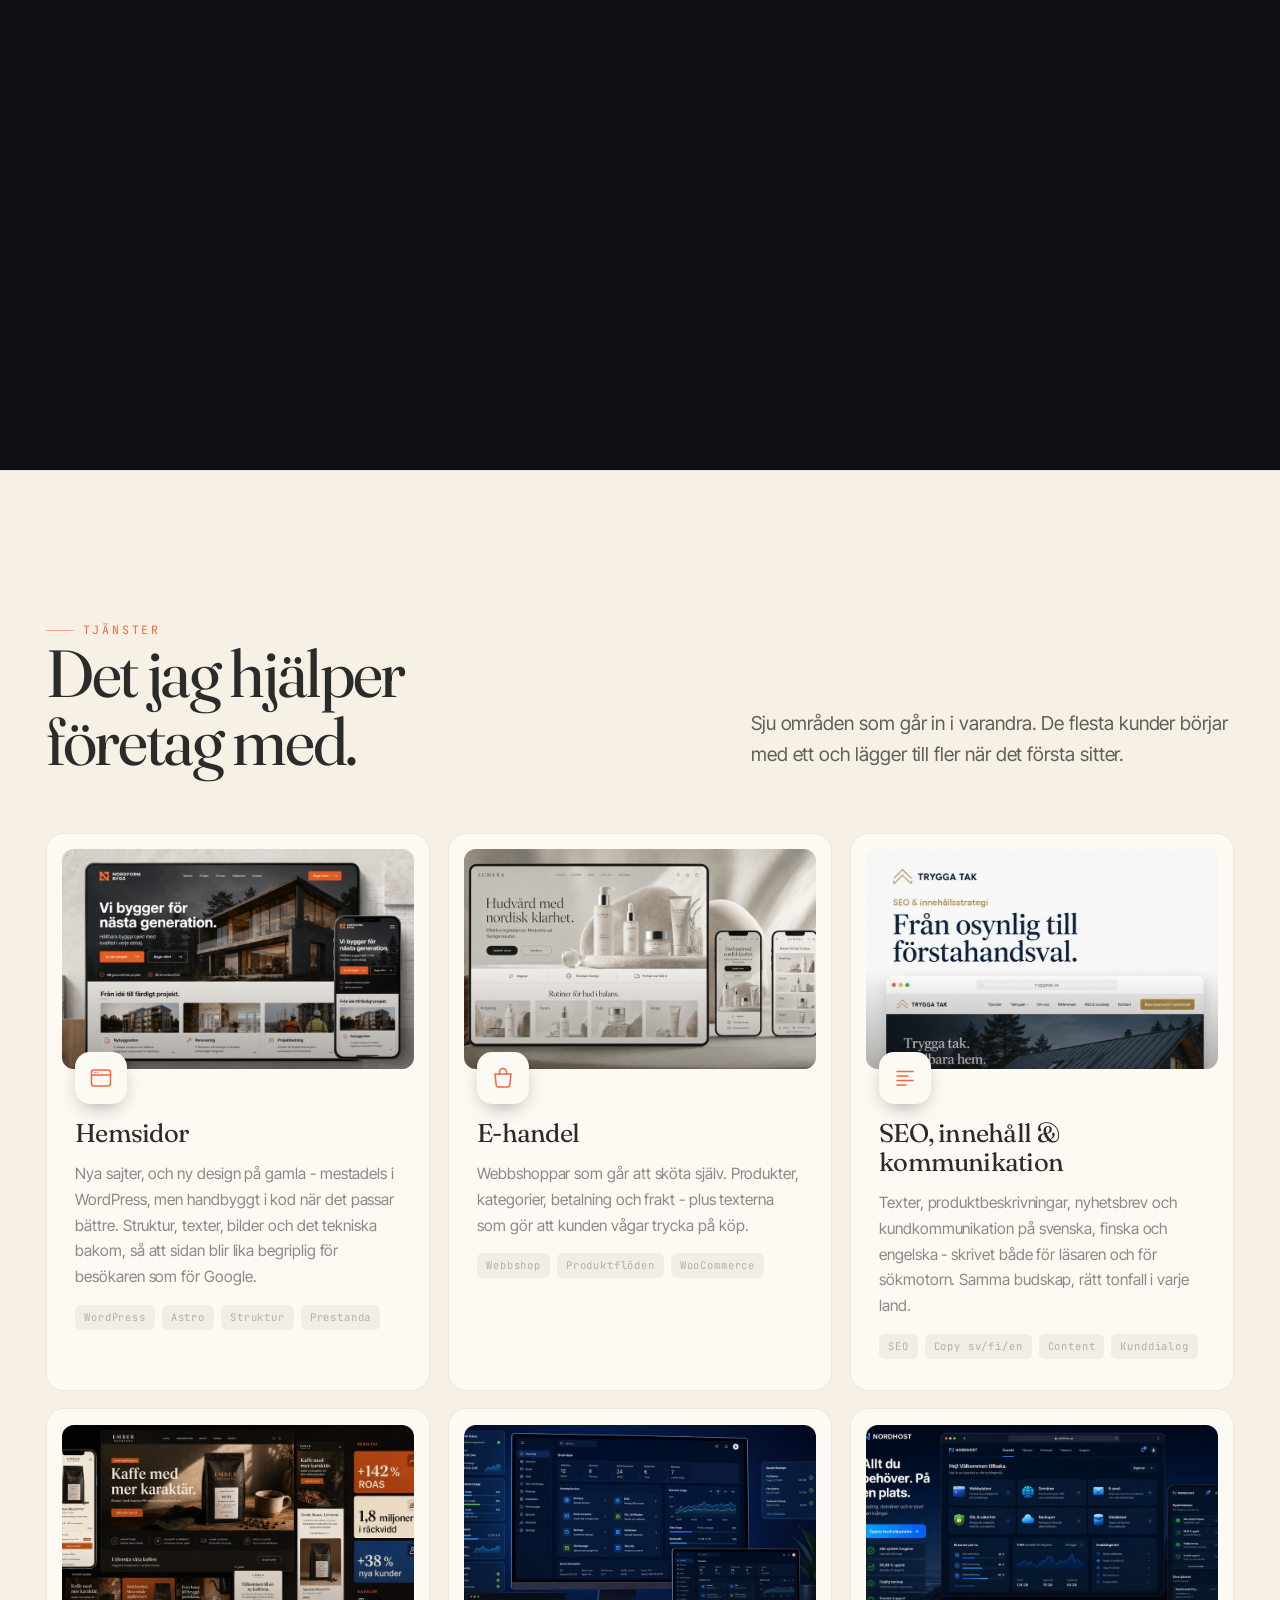
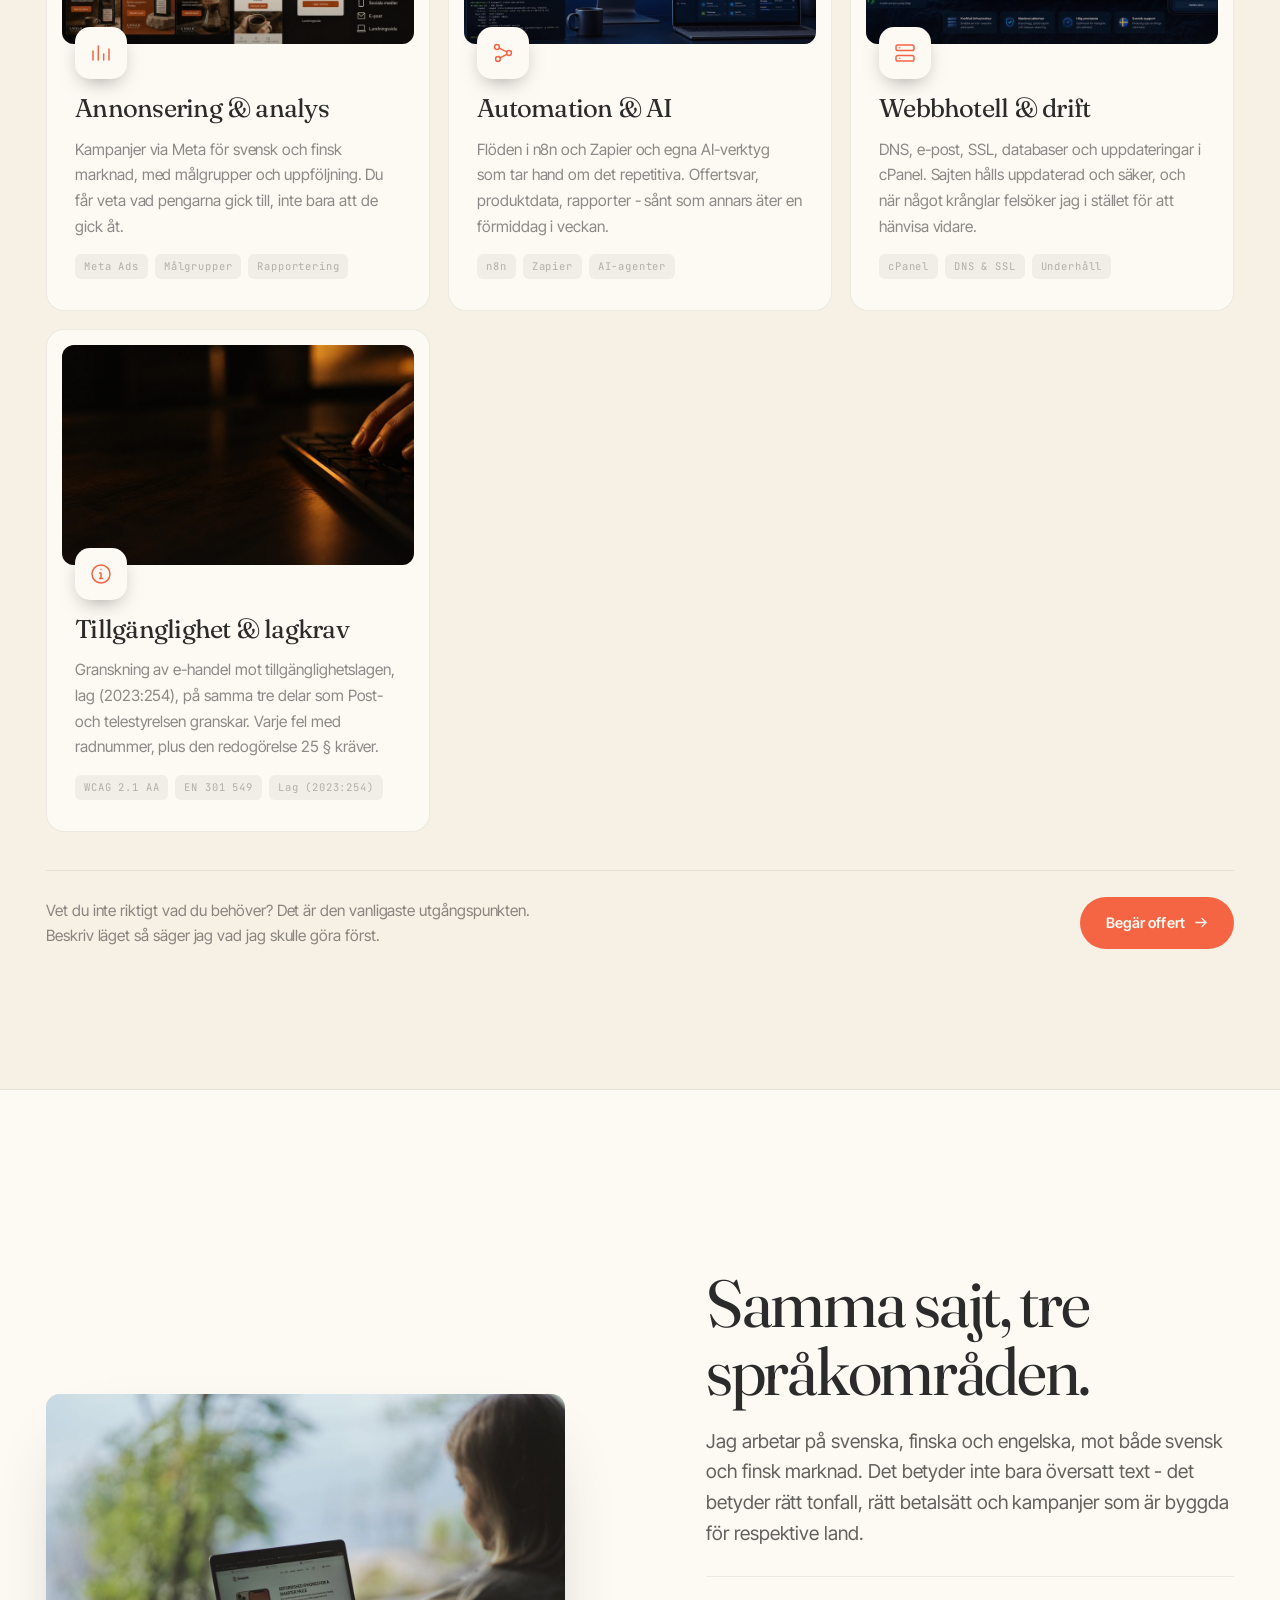
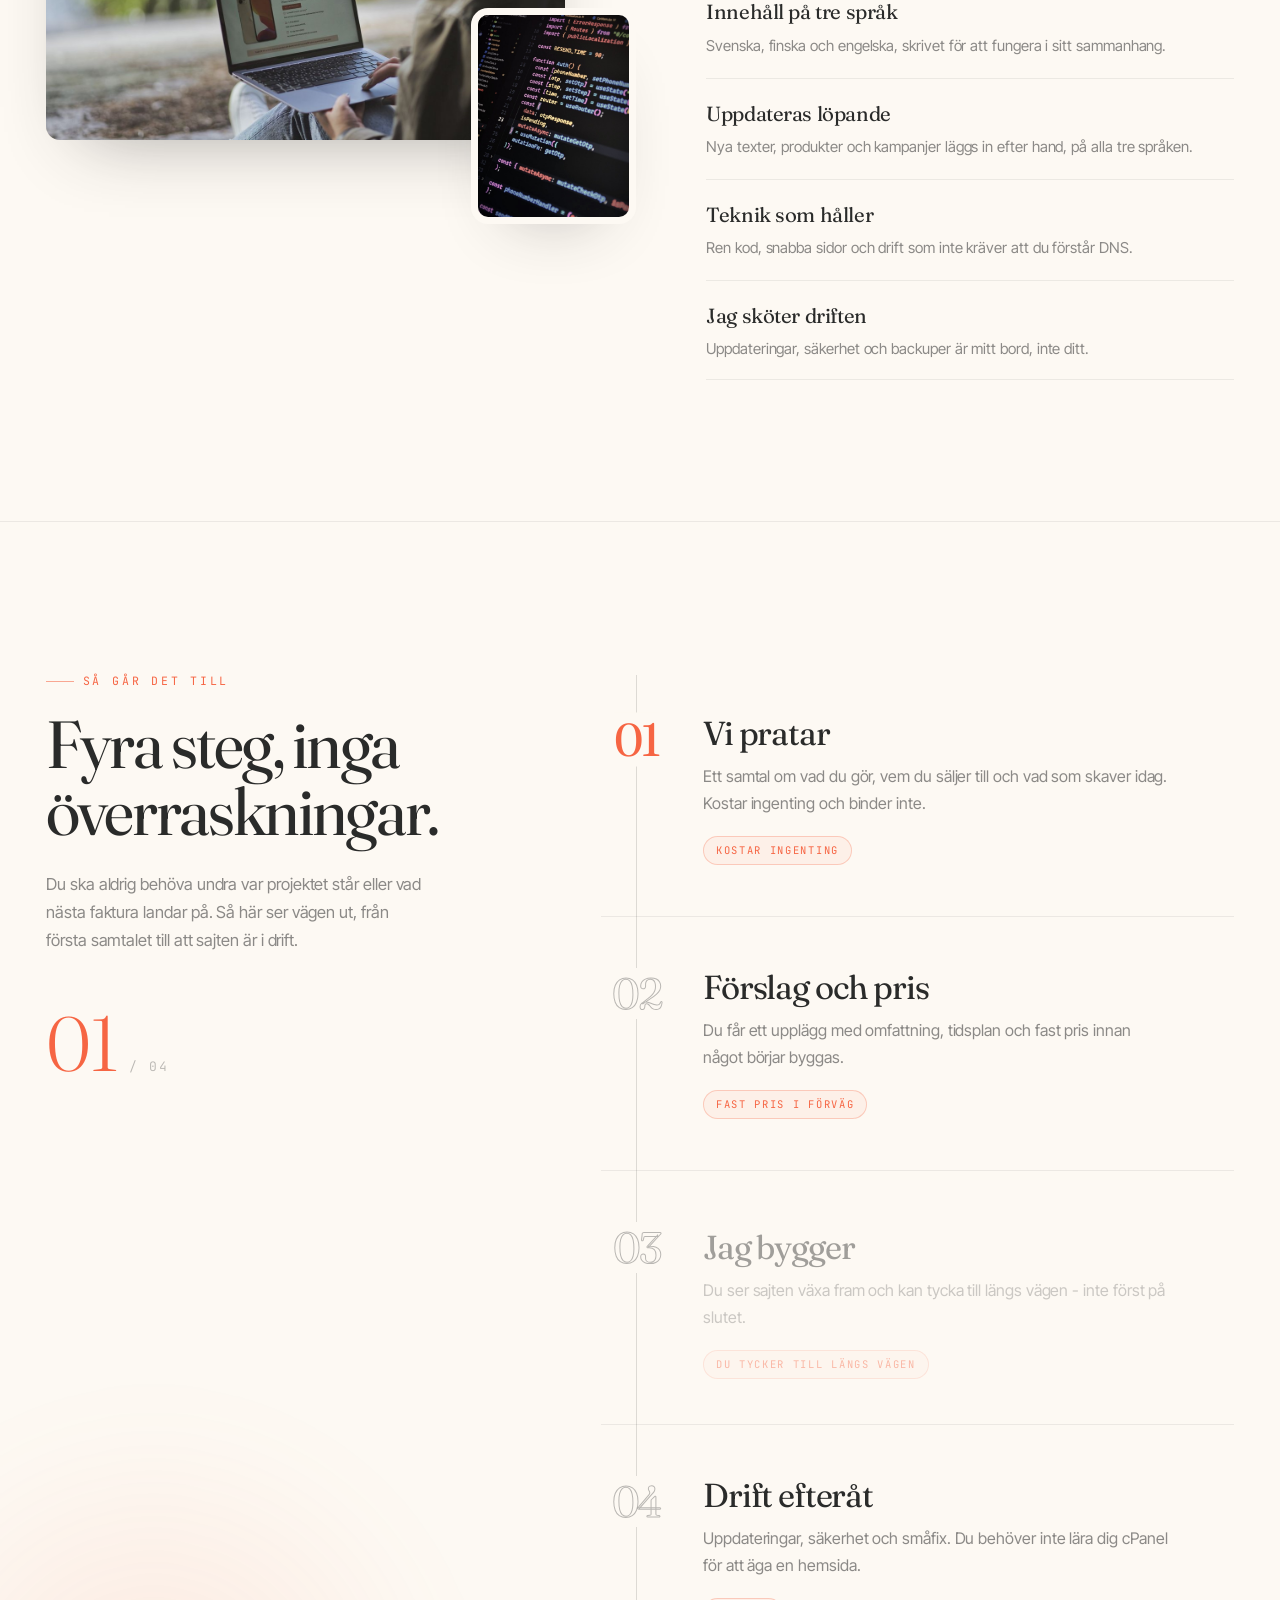
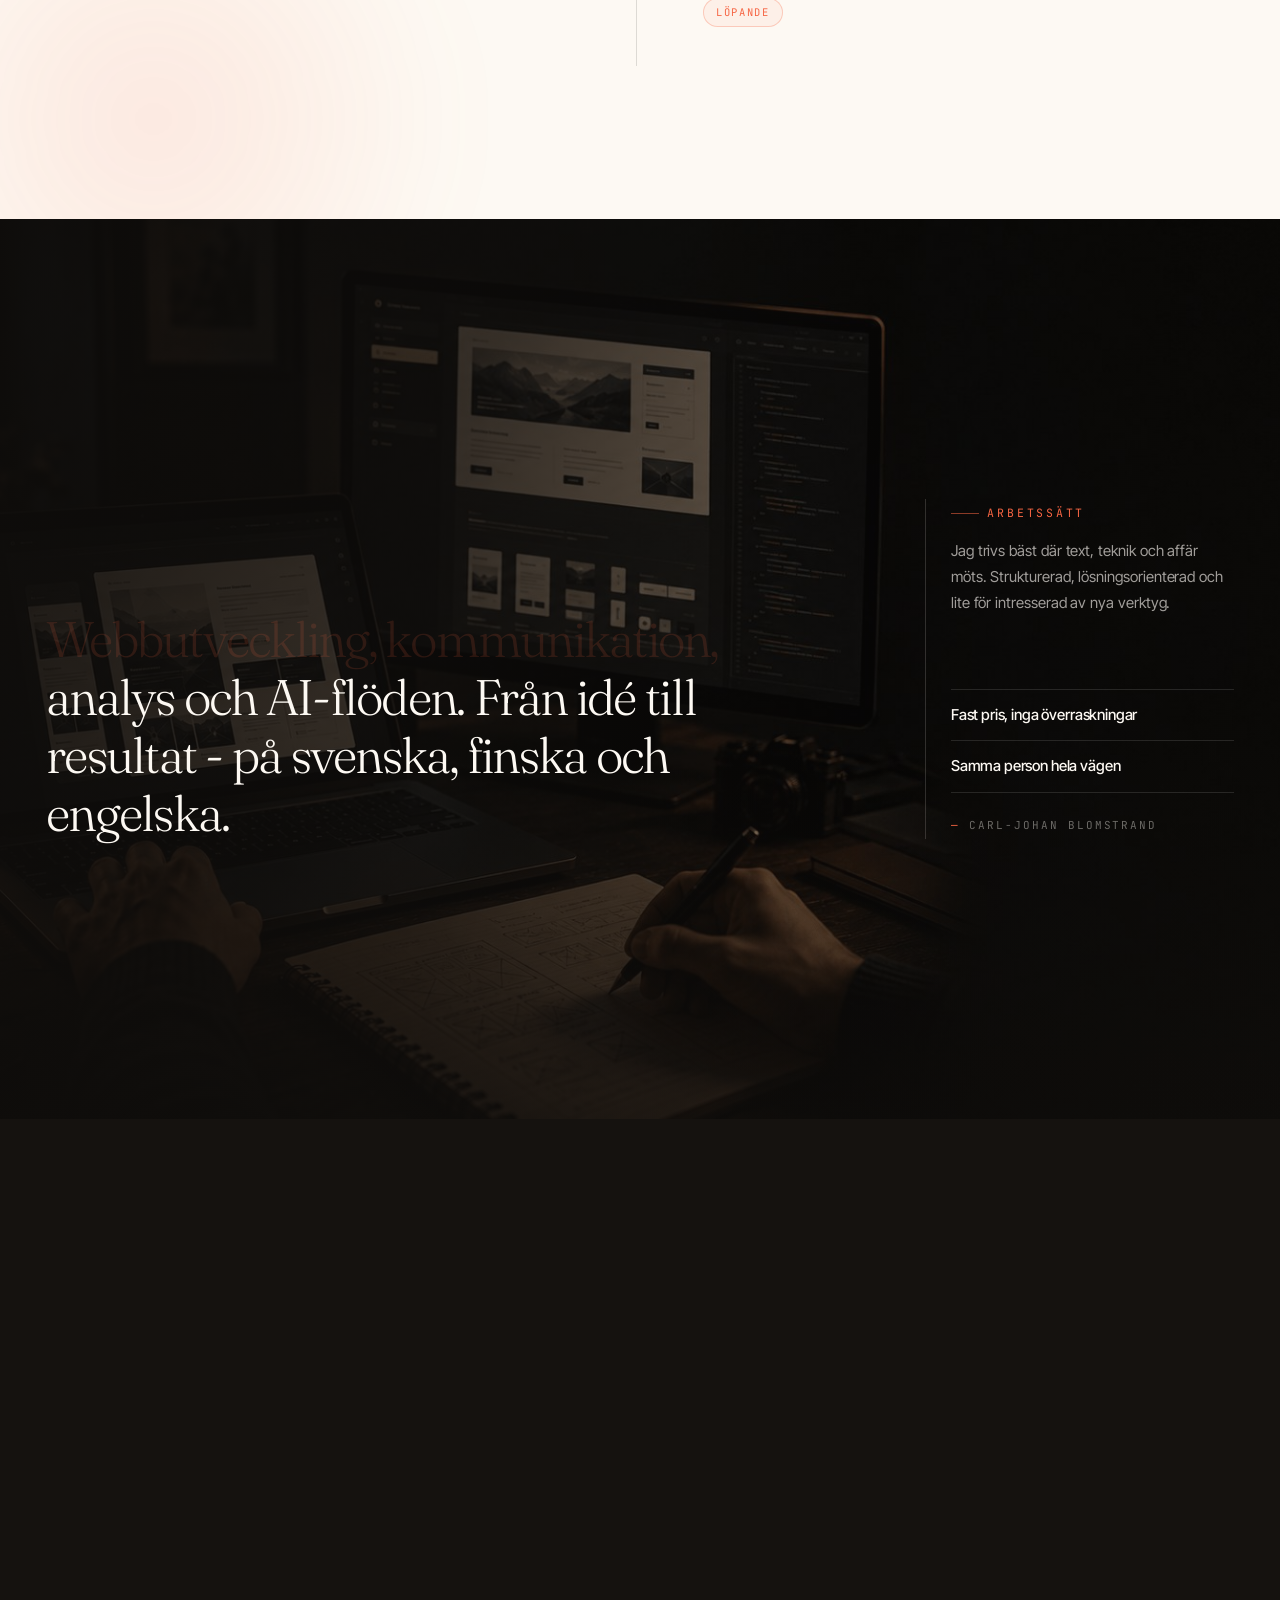
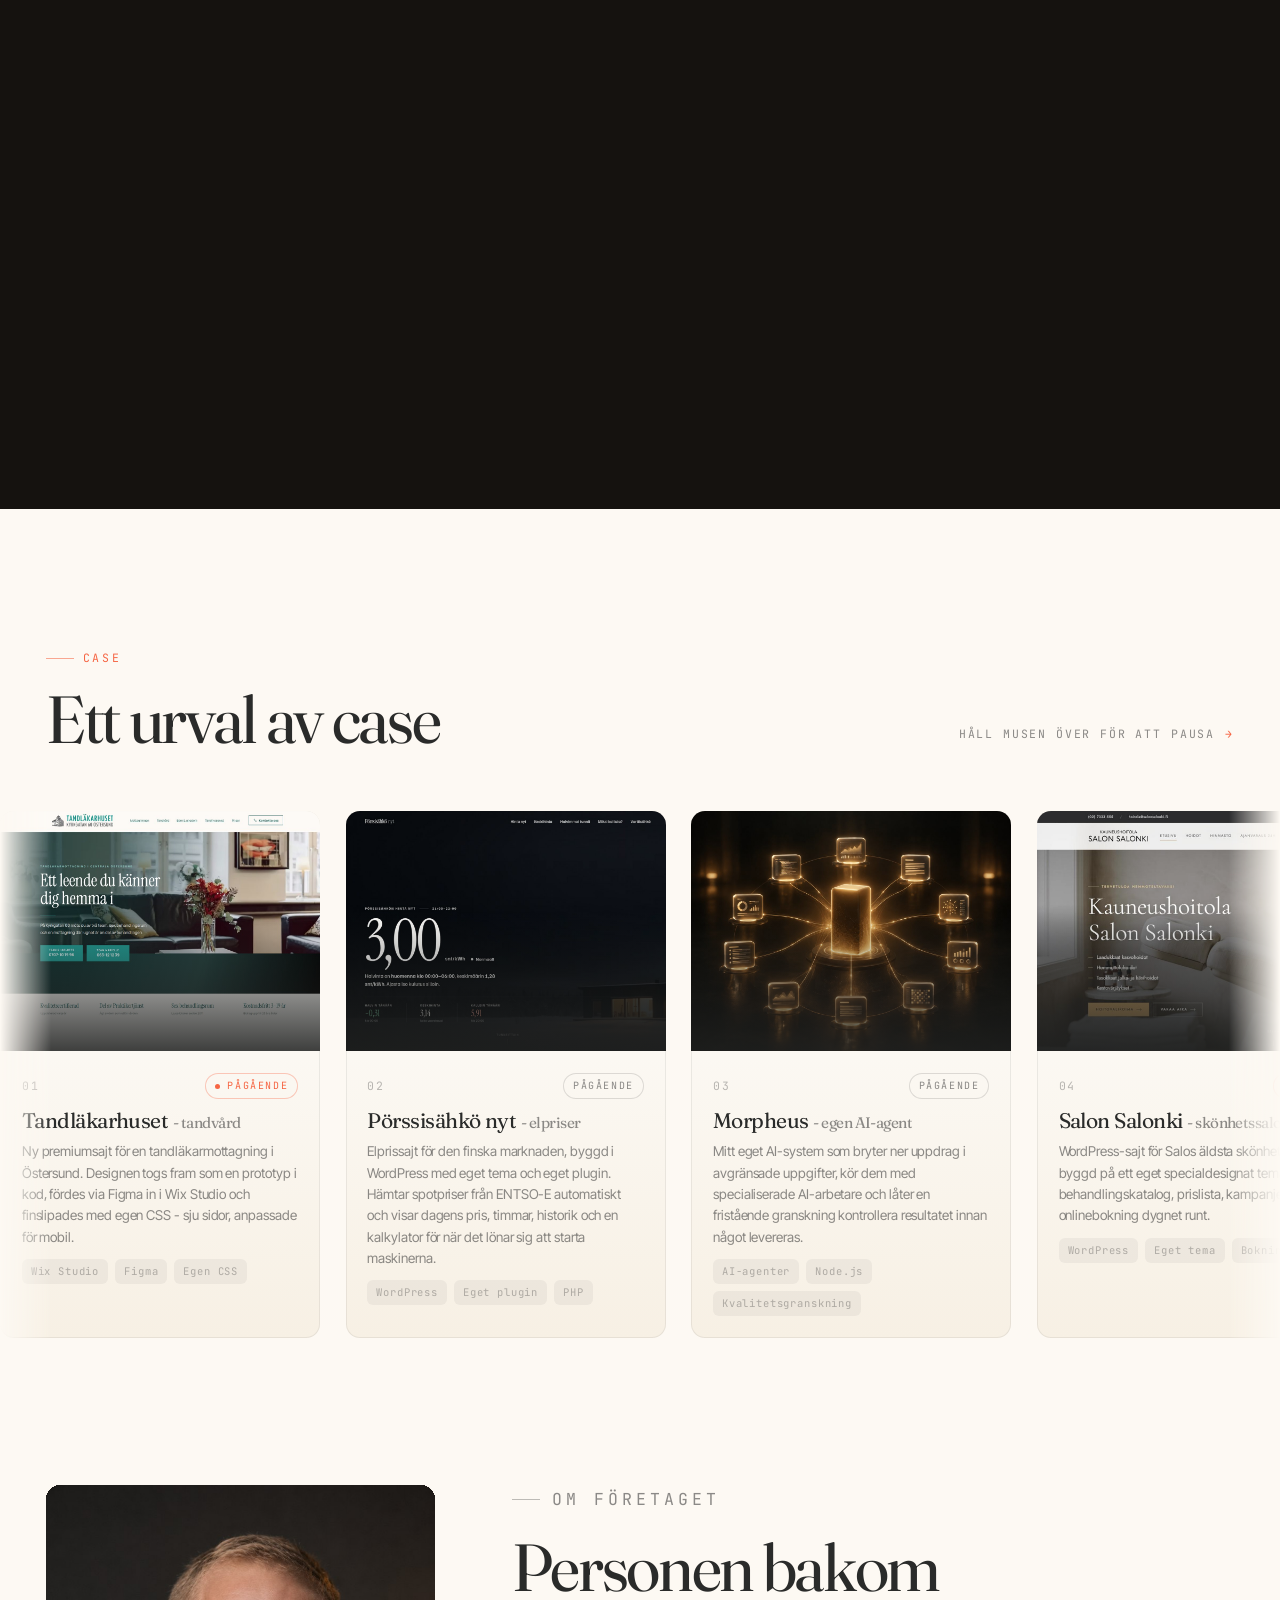
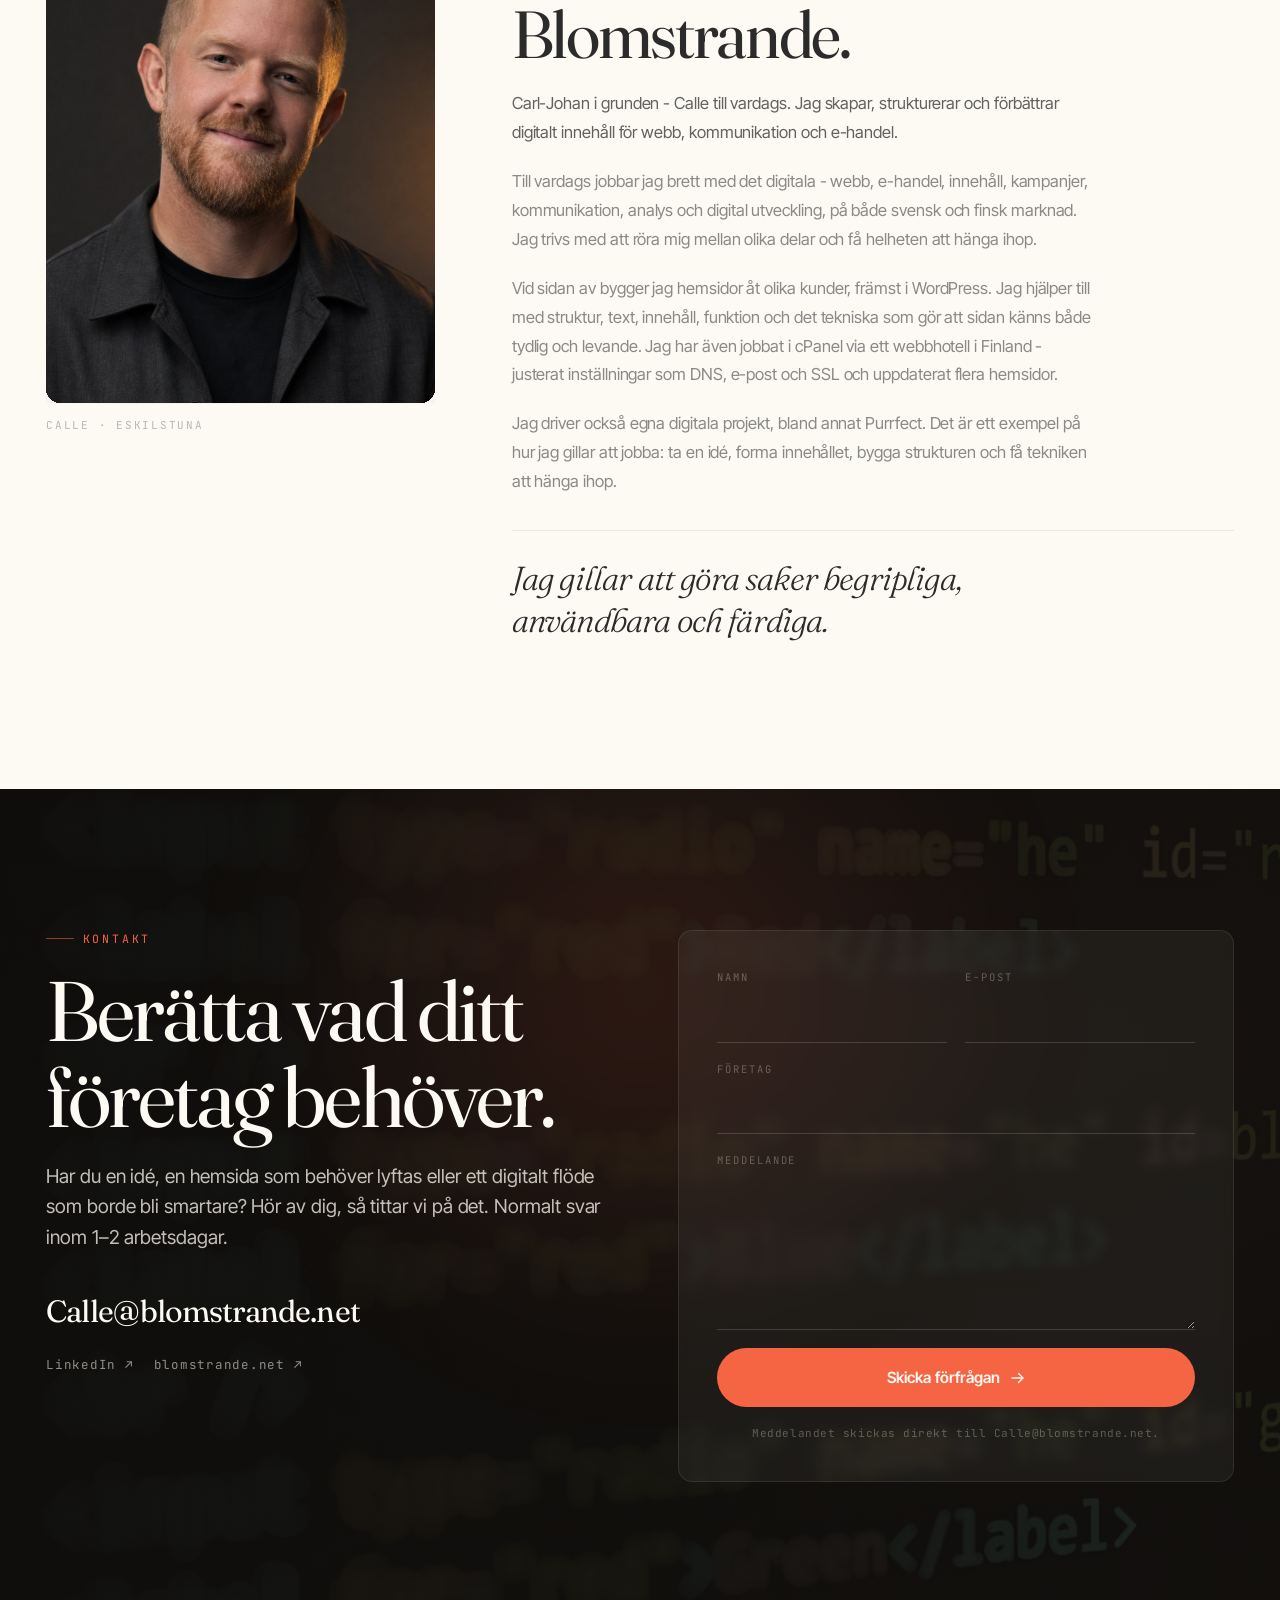
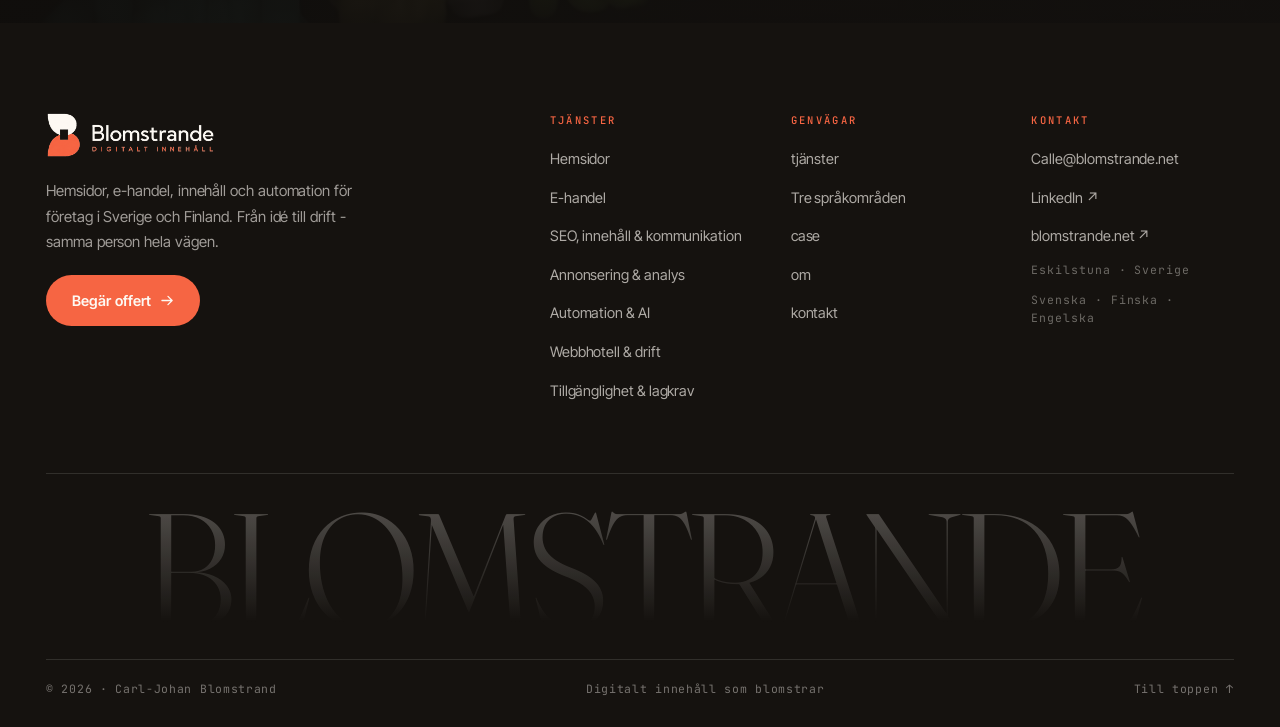
==== commit 7d44050b: "Ta bort casen Axer och MT-Electric" ====
--- a/index.html
+++ b/index.html
@@ -394,10 +394,46 @@
   <div class="work__marquee" data-marquee>
     <div class="work__rail" id="workRail">
         <article class="case" data-tilt>
+          <a class="case__link" href="https://callesassi.wixstudio.com/my-site-1" target="_blank" rel="noopener">
+            <div class="case__media"><img src="assets/tandlakarhuset-case.jpg" alt="Tandläkarhuset Östersund - tandläkarmottagning" loading="lazy" width="1200" height="900"></div>
+            <div class="case__body">
+              <div class="case__top"><em class="case__no">01</em><span class="tag tag--live" data-i18n="badgeOngoing">pågående</span></div>
+              <h3>Tandläkarhuset <i>- <span data-i18n="c10sub">tandvård</span></i></h3>
+              <p data-i18n="c10">Ny premiumsajt för en tandläkarmottagning i Östersund. Designen togs fram som en prototyp i kod, fördes via Figma in i Wix Studio och finslipades med egen CSS - sju sidor, anpassade för mobil.</p>
+              <ul class="chips"><li>Wix Studio</li><li>Figma</li><li data-i18n="chipOwnCss">Egen CSS</li></ul>
+            </div>
+          </a>
+        </article>
+
+        <article class="case" data-tilt>
+          <div class="case__link">
+            <div class="case__media"><img src="assets/elsidan-case.jpg" alt="Pörssisähkö nyt - elprissajt för Finland" loading="lazy" width="1200" height="900"></div>
+            <div class="case__body">
+              <div class="case__top"><em class="case__no">02</em><span class="tag tag--work" data-i18n="badgeOngoing">pågående</span></div>
+              <h3>Pörssisähkö nyt <i>- <span data-i18n="c11sub">elpriser</span></i></h3>
+              <p data-i18n="c11">Elprissajt för den finska marknaden, byggd i WordPress med eget tema och eget plugin. Hämtar spotpriser från ENTSO-E automatiskt och visar dagens pris, timmar, historik och en kalkylator för när det lönar sig att starta maskinerna.</p>
+              <ul class="chips"><li>WordPress</li><li data-i18n="chipOwnPlugin">Eget plugin</li><li>PHP</li></ul>
+            </div>
+          </div>
+        </article>
+
+        <article class="case" data-tilt>
+          <div class="case__link">
+            <div class="case__media"><img src="assets/morpheus-case.jpg" alt="Morpheus - AI-agent som samordnar AI-arbetare" loading="lazy" width="1200" height="900"></div>
+            <div class="case__body">
+              <div class="case__top"><em class="case__no">03</em><span class="tag tag--work" data-i18n="badgeOngoing">pågående</span></div>
+              <h3>Morpheus <i>- <span data-i18n="c12sub">egen AI-agent</span></i></h3>
+              <p data-i18n="c12">Mitt eget AI-system som bryter ner uppdrag i avgränsade uppgifter, kör dem med specialiserade AI-arbetare och låter en fristående granskning kontrollera resultatet innan något levereras.</p>
+              <ul class="chips"><li data-i18n="chipAgents">AI-agenter</li><li>Node.js</li><li data-i18n="chipQa">Kvalitetsgranskning</li></ul>
+            </div>
+          </div>
+        </article>
+
+        <article class="case" data-tilt>
           <a class="case__link" href="https://salonsalonki.blomstrande.net/" target="_blank" rel="noopener">
             <div class="case__media"><img src="assets/salonsalonki-case.jpg" alt="Kauneushoitola Salon Salonki - skönhetssalong i Salo" loading="lazy" width="1200" height="900"></div>
             <div class="case__body">
-              <div class="case__top"><em class="case__no">01</em><span class="tag tag--live" data-i18n="badgeLive">live</span></div>
+              <div class="case__top"><em class="case__no">04</em><span class="tag tag--live" data-i18n="badgeLive">live</span></div>
               <h3>Salon Salonki <i>- <span data-i18n="c9sub">skönhetssalong</span></i></h3>
               <p data-i18n="c9">WordPress-sajt för Salos äldsta skönhetssalong - byggd på ett eget specialdesignat tema med behandlingskatalog, prislista, kampanjer och onlinebokning dygnet runt.</p>
               <ul class="chips"><li>WordPress</li><li data-i18n="chipOwnTheme">Eget tema</li><li data-i18n="chipBooking">Bokning 24/7</li></ul>
@@ -409,7 +445,7 @@
           <a class="case__link" href="https://tatueringssida.netlify.app/" target="_blank" rel="noopener">
             <div class="case__media"><img src="assets/tatuering-case.jpg" alt="Tatuoijat.fi - katalog över Finlands tatuerare" loading="lazy" width="1200" height="800"></div>
             <div class="case__body">
-              <div class="case__top"><em class="case__no">02</em><span class="tag tag--live" data-i18n="badgeLive">live</span></div>
+              <div class="case__top"><em class="case__no">05</em><span class="tag tag--live" data-i18n="badgeLive">live</span></div>
               <h3>Tatuoijat.fi <i>- <span data-i18n="c3sub">tatueringsguide</span></i></h3>
               <p data-i18n="c3">Snabb, statisk sajt byggd i HTML &amp; Astro - en katalog som samlar Finlands tatuerare och studior, där besökaren bläddrar portfolios och filtrerar på stil, stad och pris.</p>
               <ul class="chips"><li>Astro</li><li data-i18n="chipFilter">Filtrering</li><li>Netlify</li></ul>
@@ -421,7 +457,7 @@
           <a class="case__link" href="https://purrfect.se" target="_blank" rel="noopener">
             <div class="case__media"><img src="assets/purrfect-case.jpg" alt="Purrfect - kattprodukter med donationsfunktion" loading="lazy" width="1200" height="800"></div>
             <div class="case__body">
-              <div class="case__top"><em class="case__no">03</em><span class="tag tag--live" data-i18n="badgeLive">live</span></div>
+              <div class="case__top"><em class="case__no">06</em><span class="tag tag--live" data-i18n="badgeLive">live</span></div>
               <h3>Purrfect <i>- <span data-i18n="c4sub">med Livbojen</span></i></h3>
               <p data-i18n="c4">Webbshop för kattleksaker och foder i samarbete med kattorganisationen Livbojen som räddar hemlösa katter - med inbyggd donationsfunktion.</p>
               <ul class="chips"><li data-i18n="chipShop">Webbshop</li><li data-i18n="chipDonation">Donation</li><li data-i18n="chipOwn">Eget projekt</li></ul>
@@ -433,7 +469,7 @@
           <a class="case__link" href="https://www.billackering.eu/" target="_blank" rel="noopener">
             <div class="case__media"><img src="assets/billackering-case.jpg" alt="Billackering.eu - e-handel inom billack och vårdprodukter" loading="lazy" width="1200" height="800"></div>
             <div class="case__body">
-              <div class="case__top"><em class="case__no">04</em><span class="tag tag--live" data-i18n="badgeOngoing">pågående</span></div>
+              <div class="case__top"><em class="case__no">07</em><span class="tag tag--live" data-i18n="badgeOngoing">pågående</span></div>
               <h3>Billackering.eu <i>- <span data-i18n="c5sub">kommunikatör</span></i></h3>
               <p data-i18n="c5">Marknads- och kommunikationsansvar för e-handel inom billack och vårdprodukter - för både den svenska och finska marknaden.</p>
               <ul class="chips"><li data-i18n="chipComm">Kommunikation</li><li>SE + FI</li><li data-i18n="chipEcom">E-handel</li></ul>
@@ -445,7 +481,7 @@
           <div class="case__link">
             <div class="case__media"><img src="assets/meta-portfolio.jpg" alt="Strategisk marknadsföring via Meta" loading="lazy" width="1200" height="800"></div>
             <div class="case__body">
-              <div class="case__top"><em class="case__no">05</em><span class="tag tag--work" data-i18n="badgeOngoing">pågående</span></div>
+              <div class="case__top"><em class="case__no">08</em><span class="tag tag--work" data-i18n="badgeOngoing">pågående</span></div>
               <h3 data-i18n="c6title">Strategisk marknadsföring <i>- via Meta</i></h3>
               <p data-i18n="c6">Annonser och kampanjer via Meta för svenska och finska marknaden - strategi, målgrupper och analys.</p>
               <ul class="chips"><li>Meta Ads</li><li data-i18n="chipAudience">Målgrupper</li><li data-i18n="chipAnalysis">Analys</li></ul>
@@ -457,7 +493,7 @@
           <div class="case__link">
             <div class="case__media"><img src="assets/ai-automation-case.jpg" alt="Automation och AI - n8n, Zapier och egna GPT-verktyg" loading="lazy" width="1200" height="800"></div>
             <div class="case__body">
-              <div class="case__top"><em class="case__no">06</em><span class="tag">2025</span></div>
+              <div class="case__top"><em class="case__no">09</em><span class="tag">2025</span></div>
               <h3 data-i18n="c7title">Automation <i>&amp; AI-flöden</i></h3>
               <p data-i18n="c7">Automationsflöden i n8n och Zapier, samt bygger AI-agenter och andra AI-baserade verktyg.</p>
               <ul class="chips"><li>n8n</li><li>Zapier</li><li data-i18n="chipAgents">AI-agenter</li></ul>
@@ -469,7 +505,7 @@
           <div class="case__link">
             <div class="case__media"><img src="assets/cpanel-case.jpg" alt="Webbhotell och cPanel - drift och konfiguration" loading="lazy" width="1200" height="800"></div>
             <div class="case__body">
-              <div class="case__top"><em class="case__no">07</em><span class="tag" data-i18n="badgeOps">drift</span></div>
+              <div class="case__top"><em class="case__no">10</em><span class="tag" data-i18n="badgeOps">drift</span></div>
               <h3 data-i18n="c8title">Webbhotell <i>&amp; cPanel</i></h3>
               <p data-i18n="c8">Har jobbat i cPanel via ett webbhotell i Finland - justerat inställningar som DNS, e-post, SSL, databaser och PHP samt uppdaterat och felsökt flera hemsidor.</p>
               <ul class="chips"><li>DNS</li><li>SSL</li><li>PHP</li></ul>
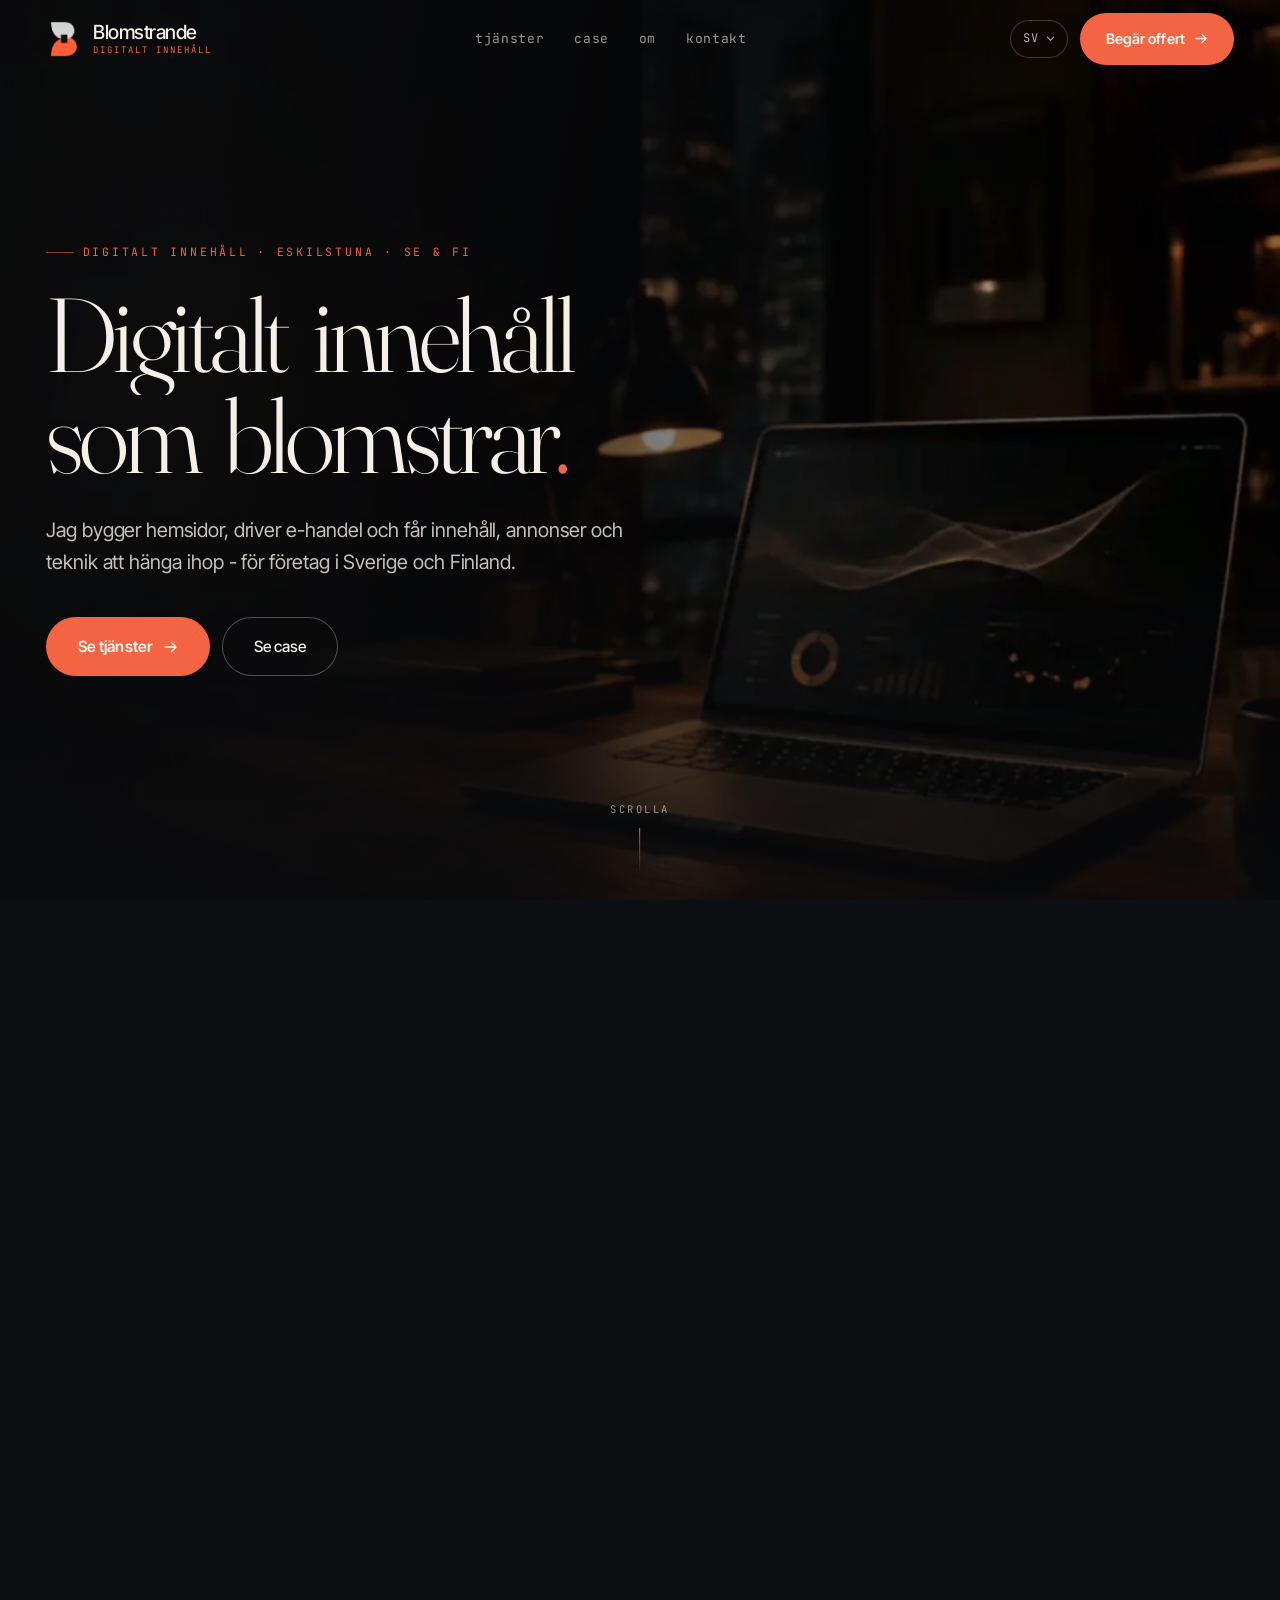
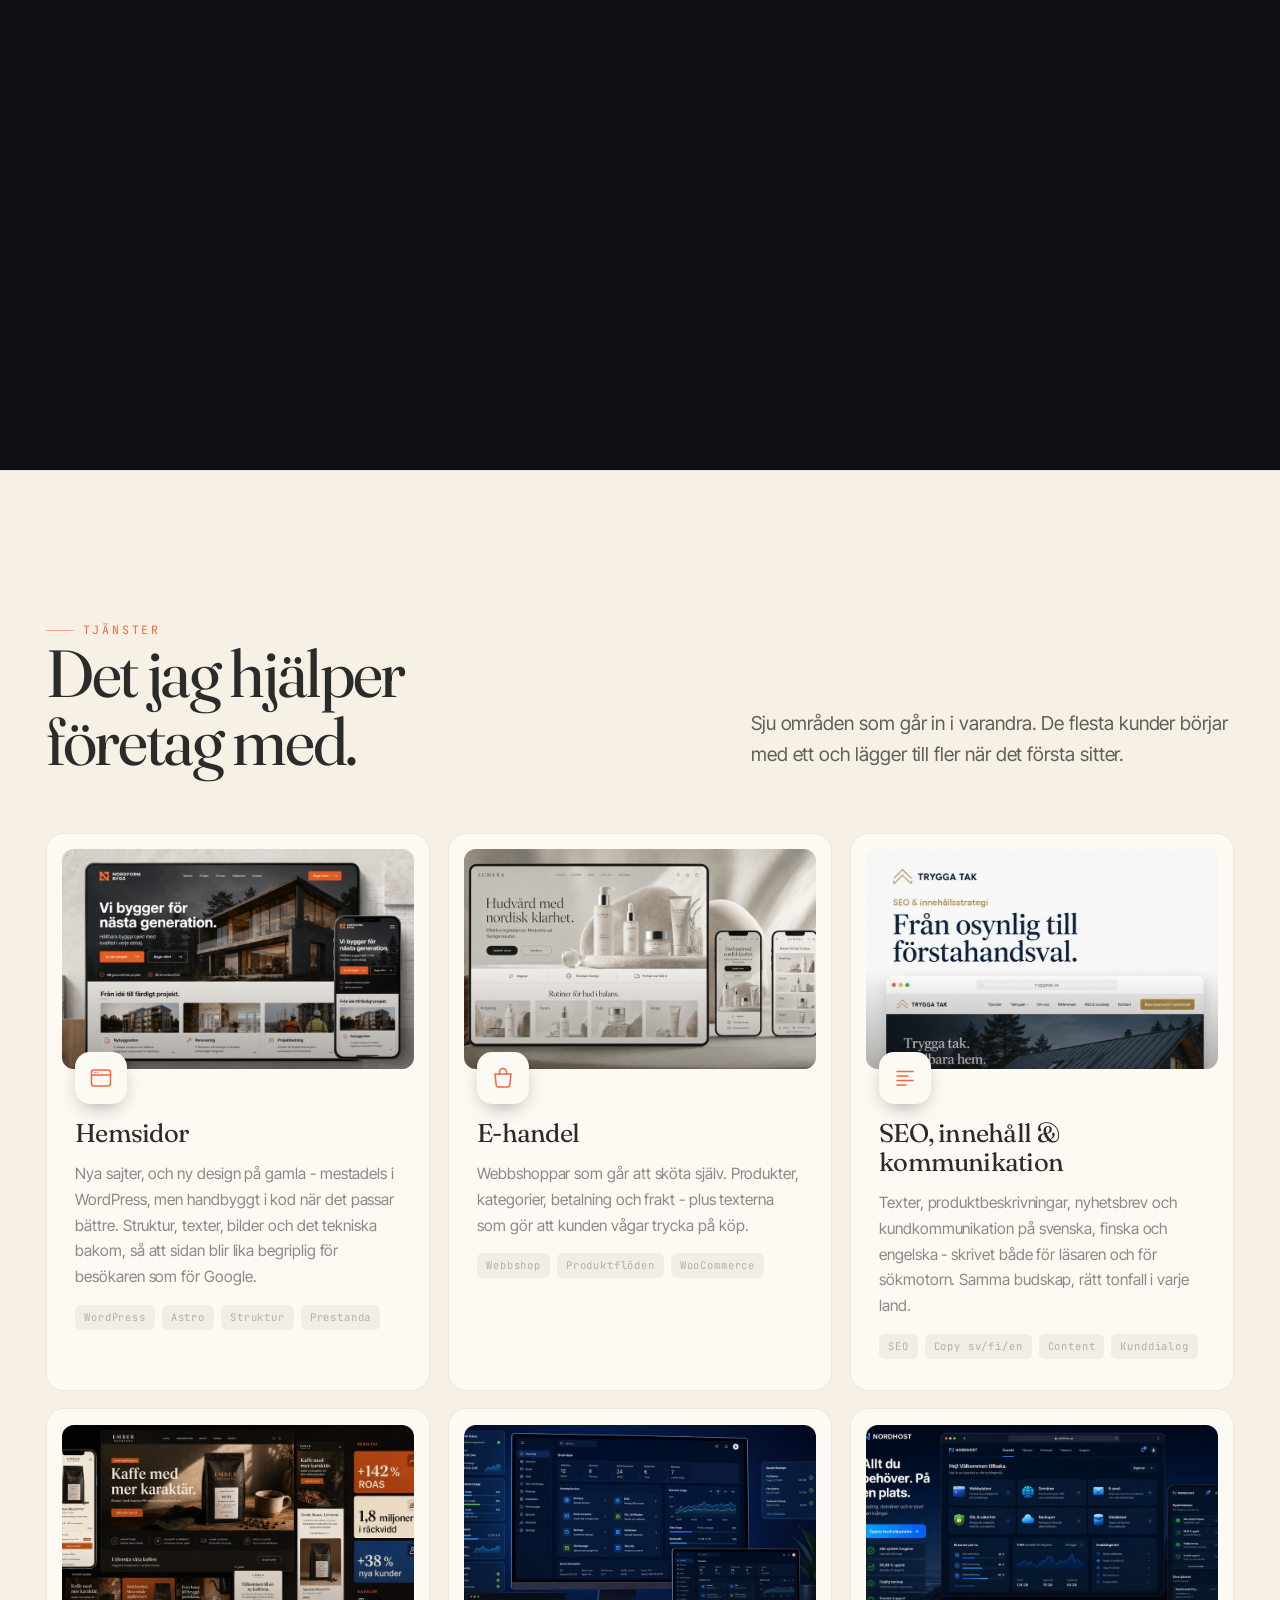
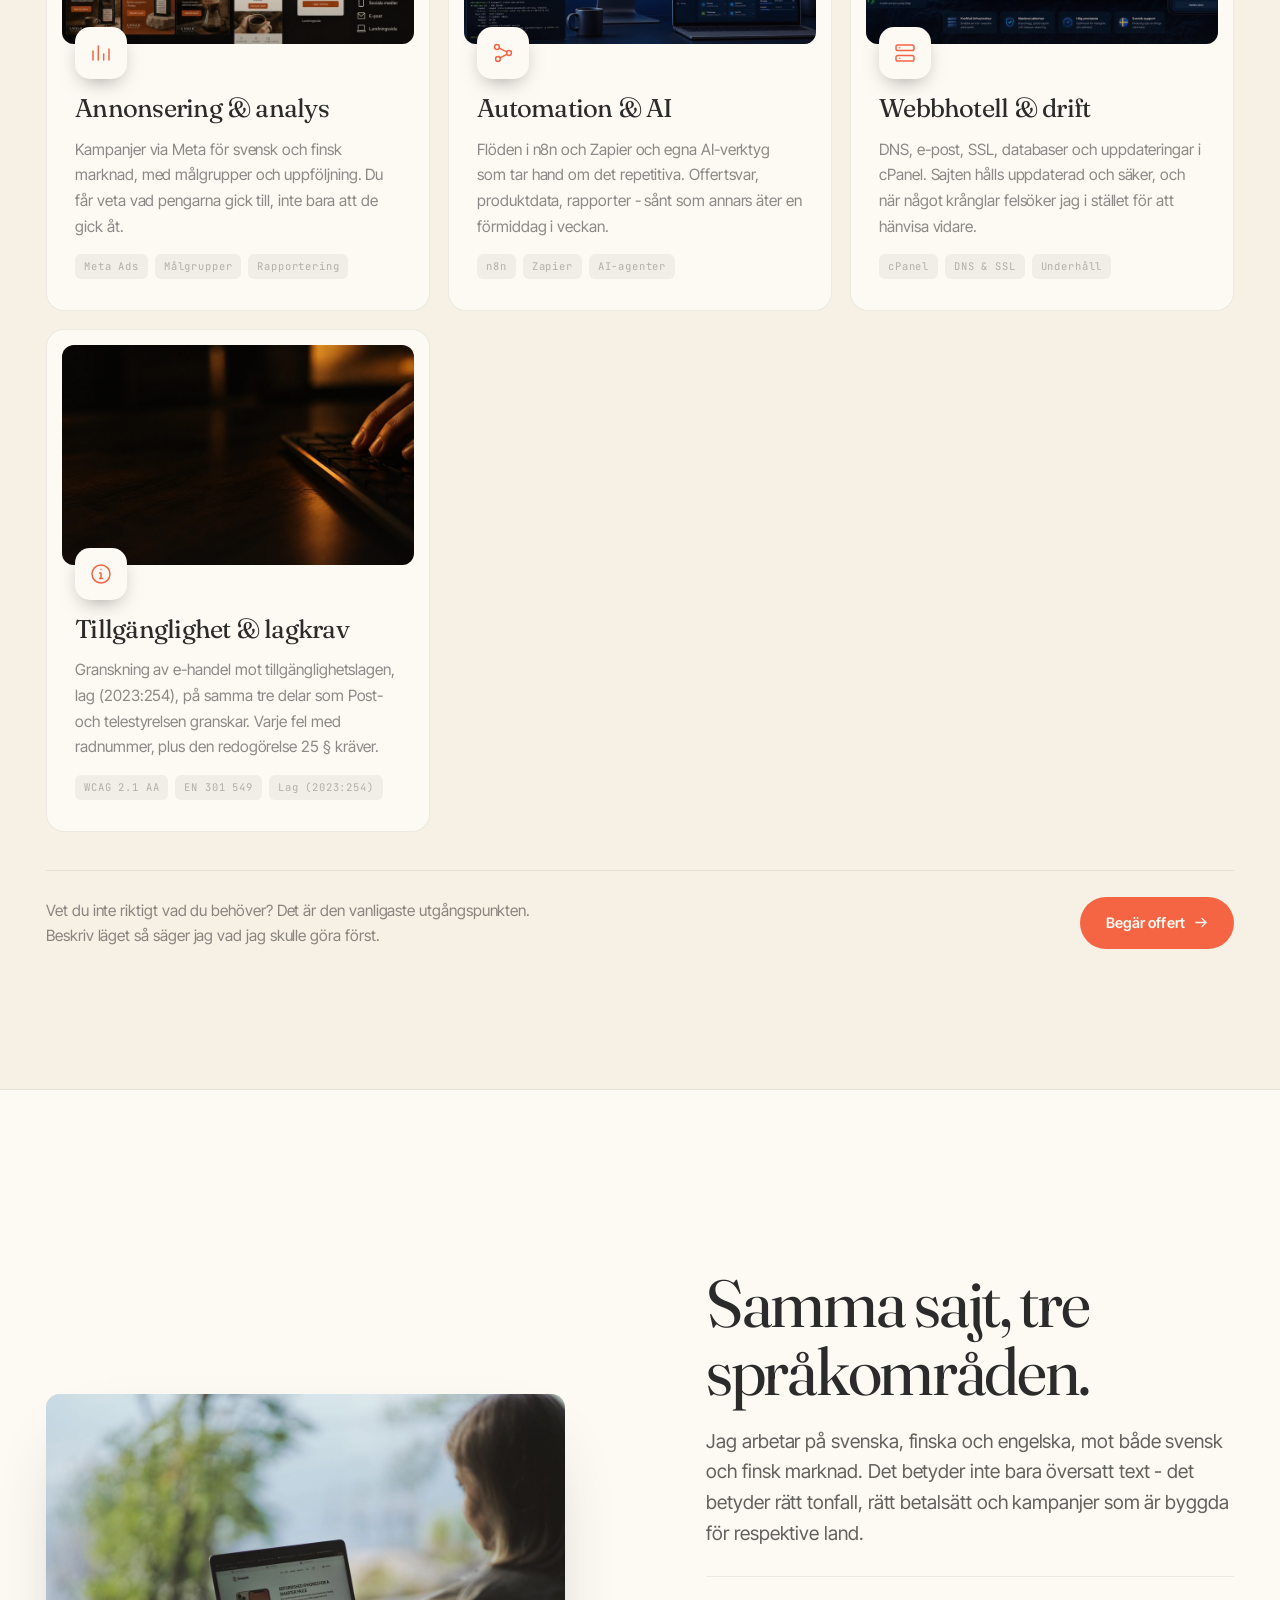
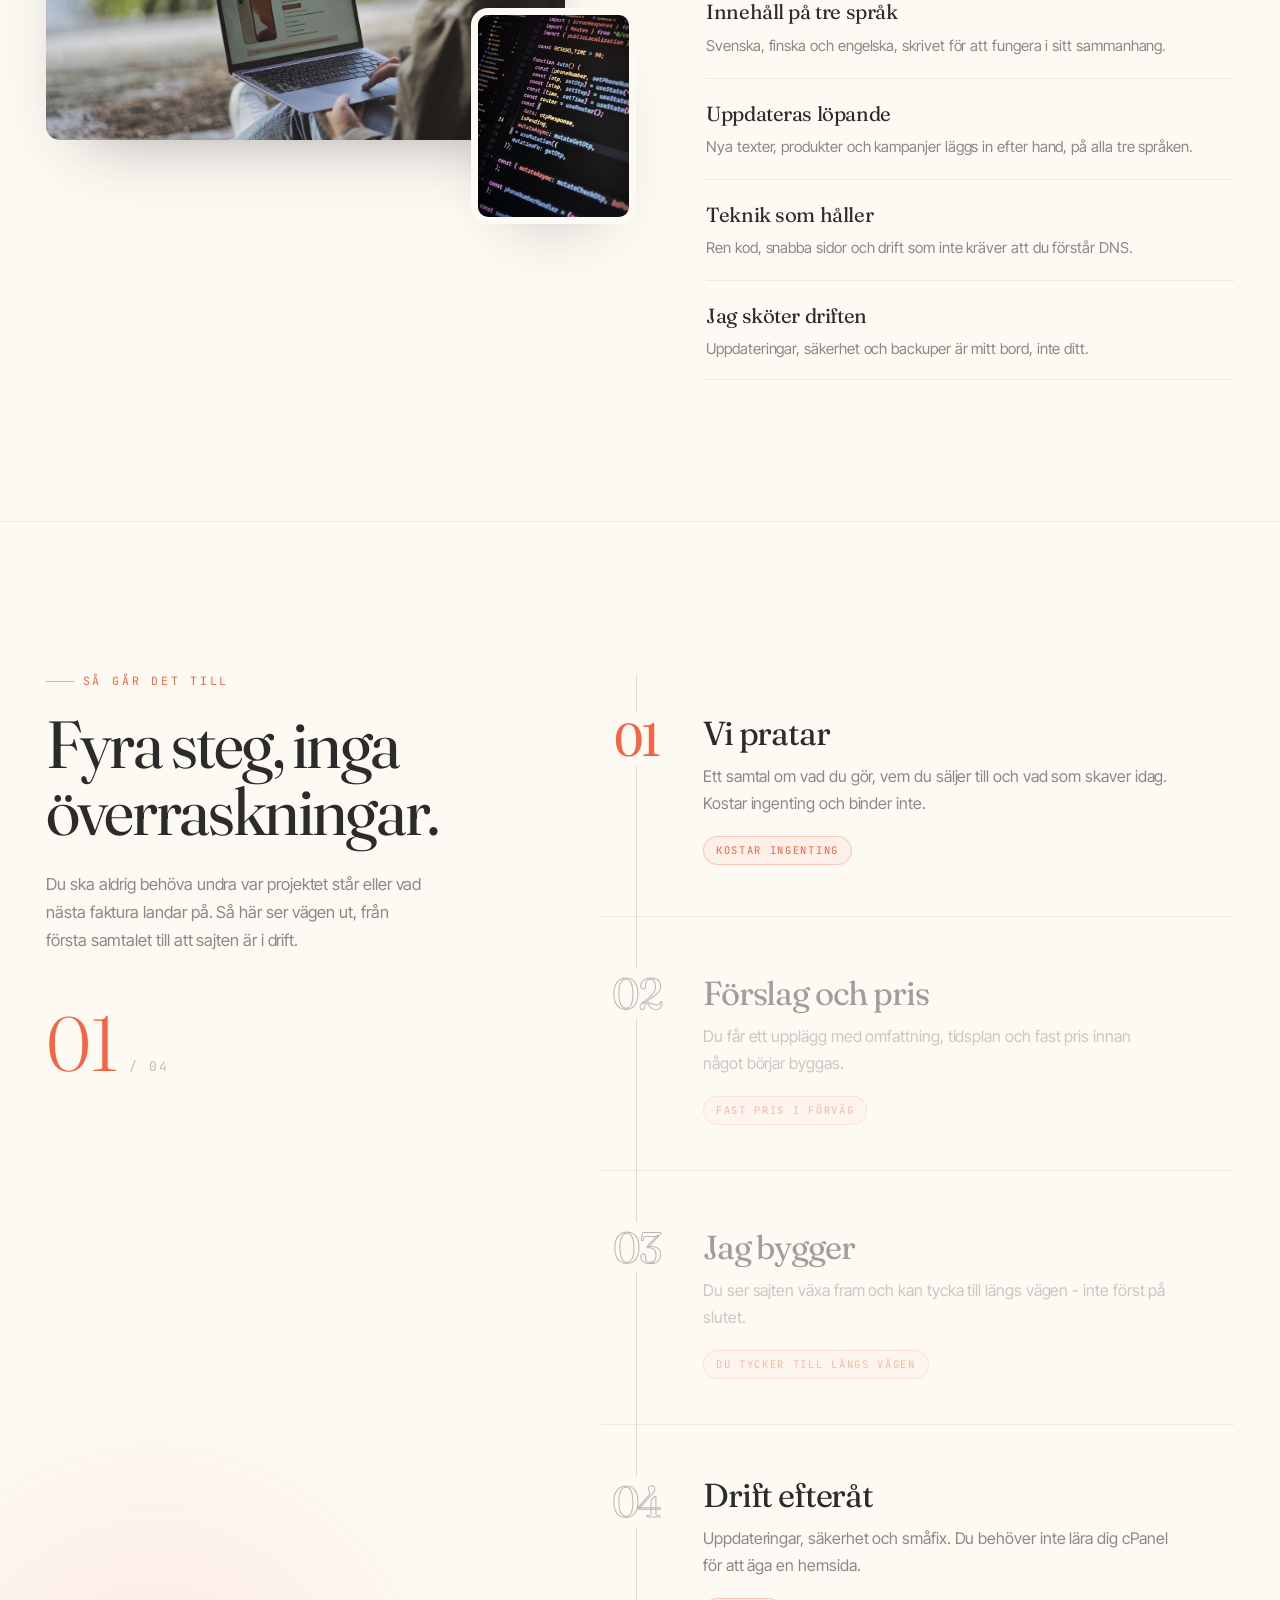
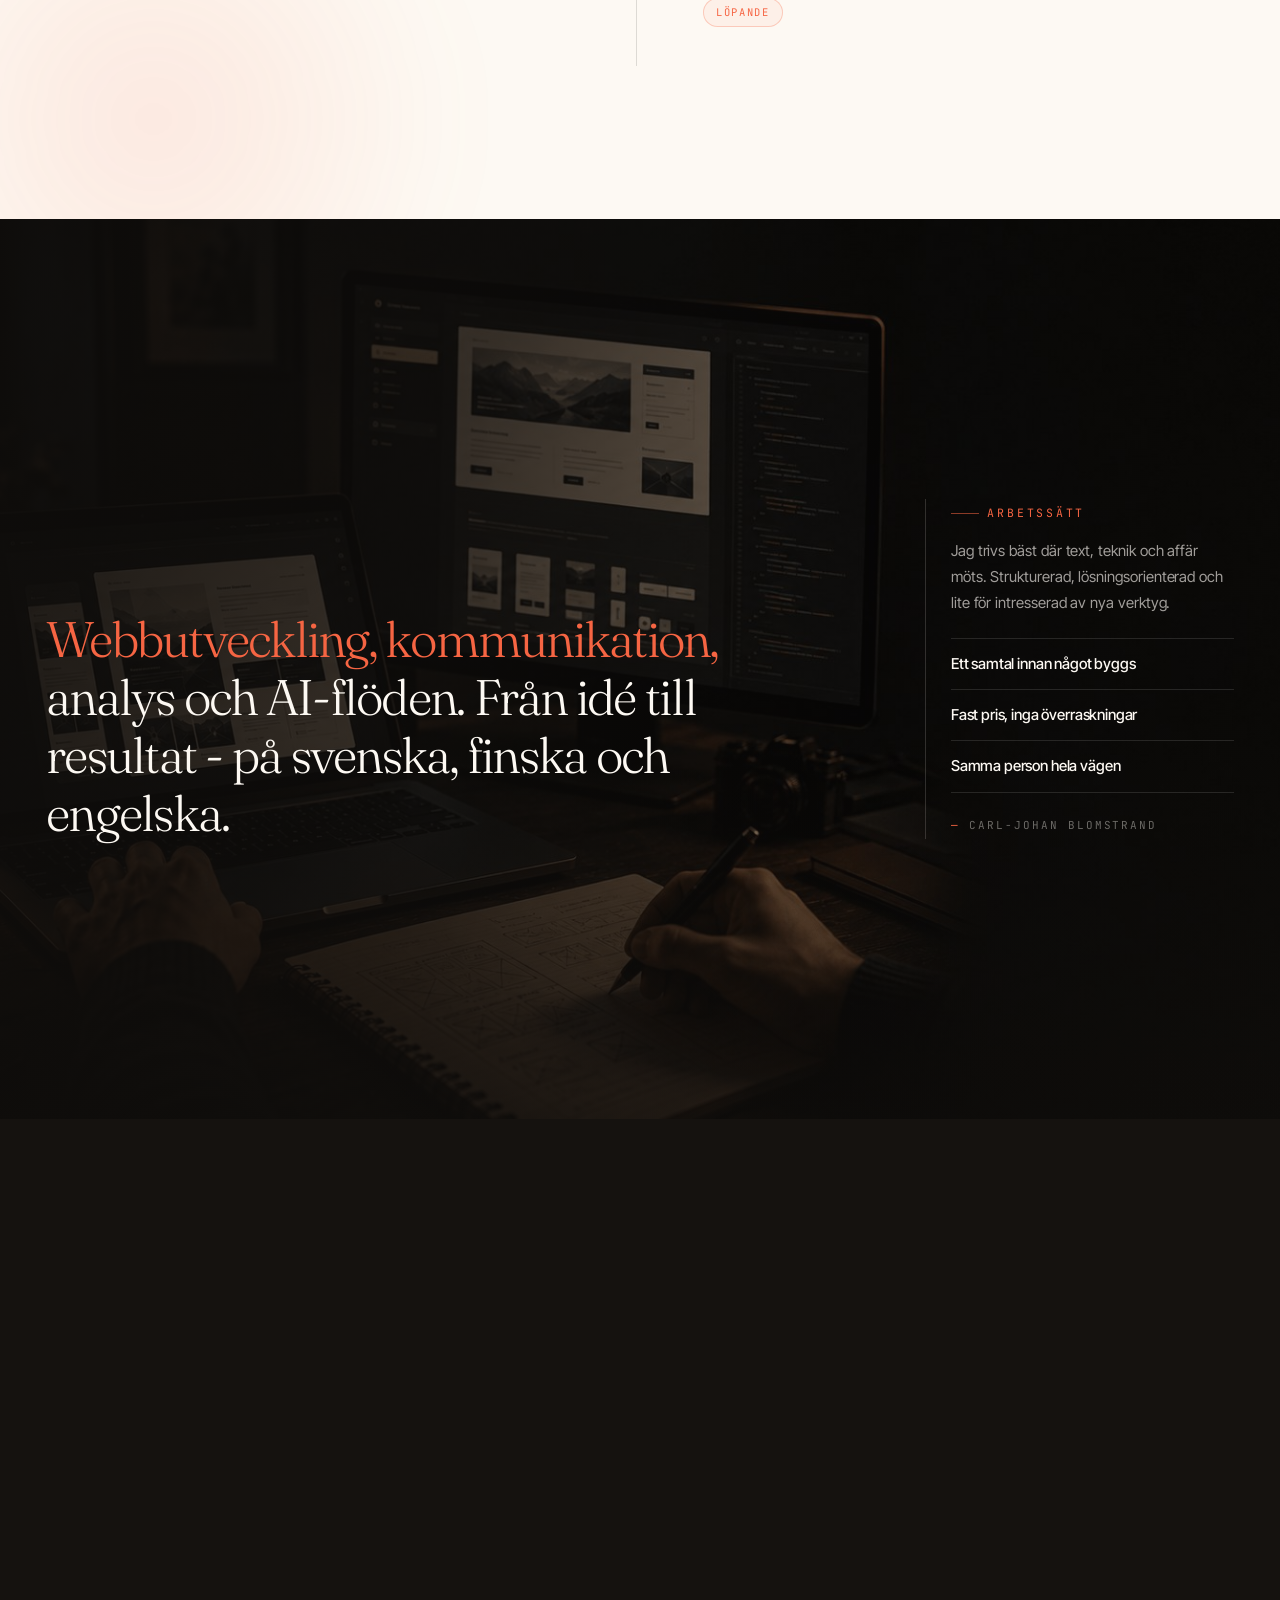
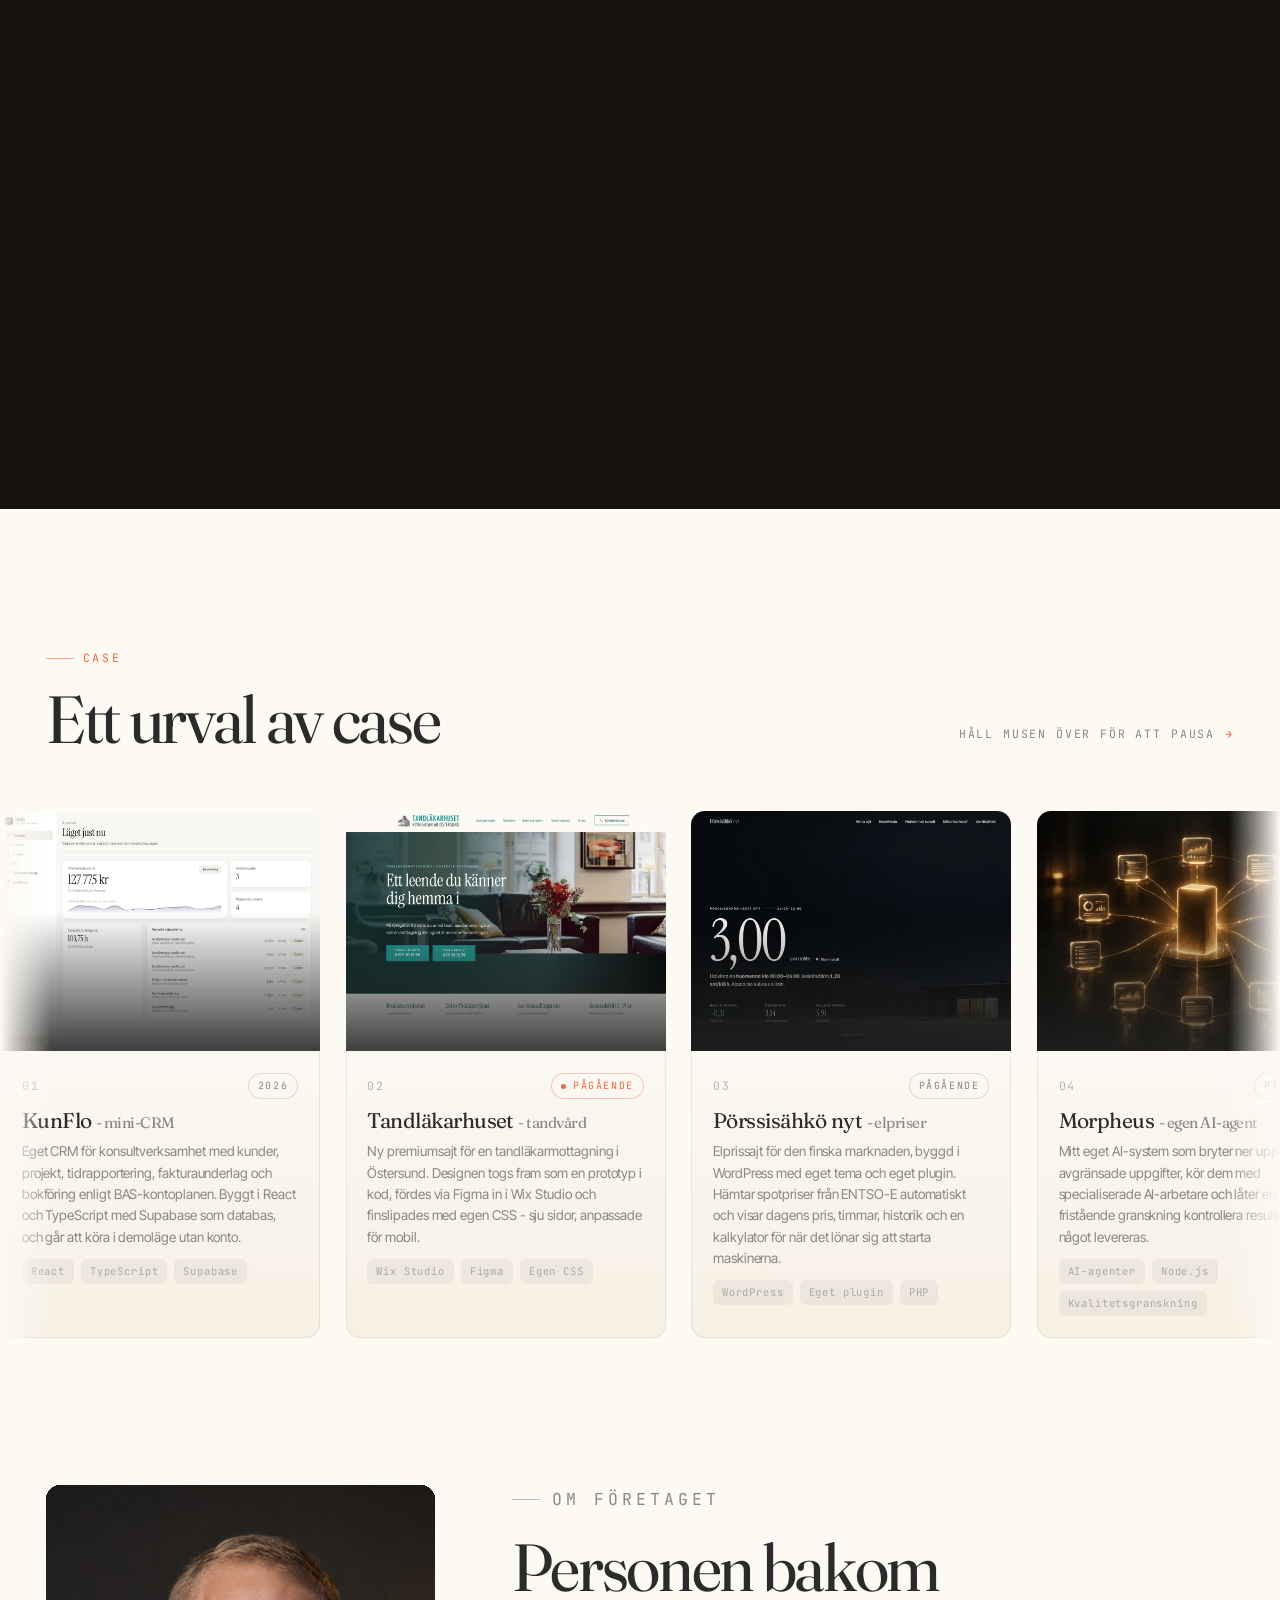
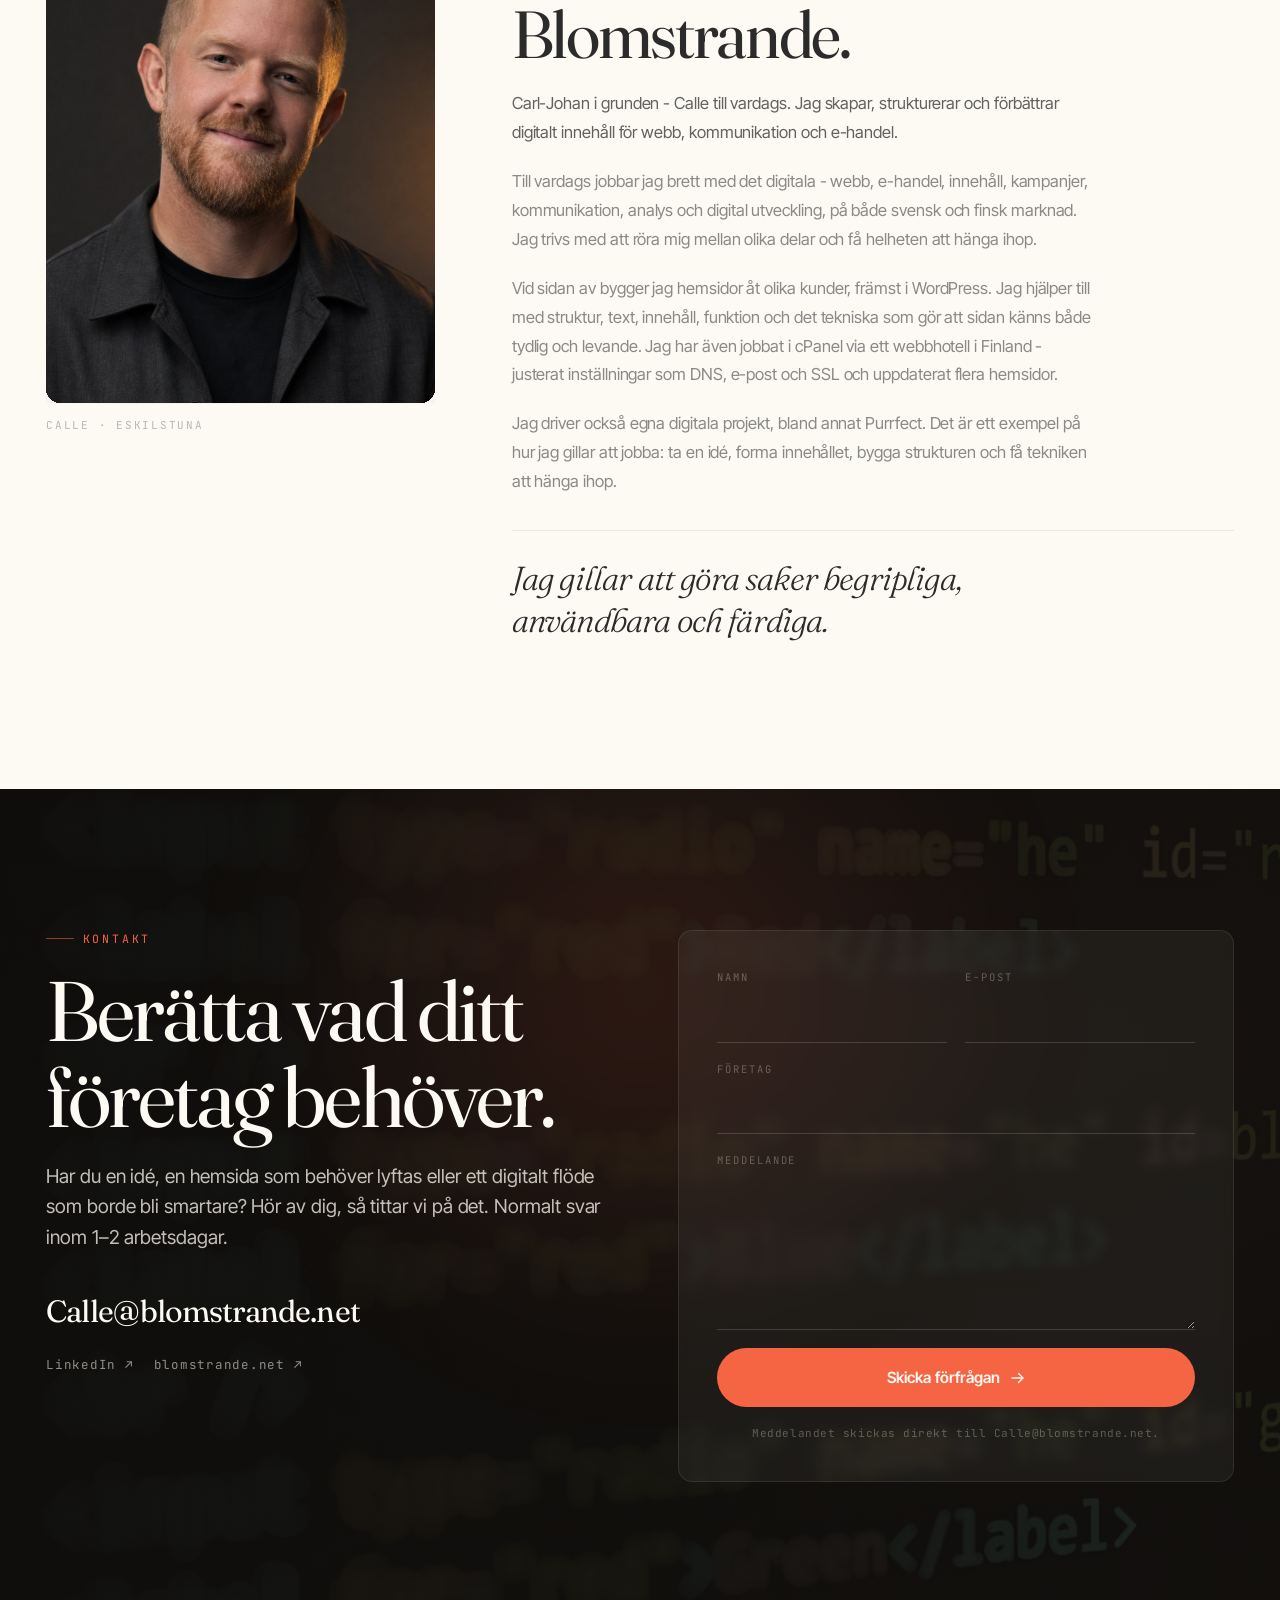
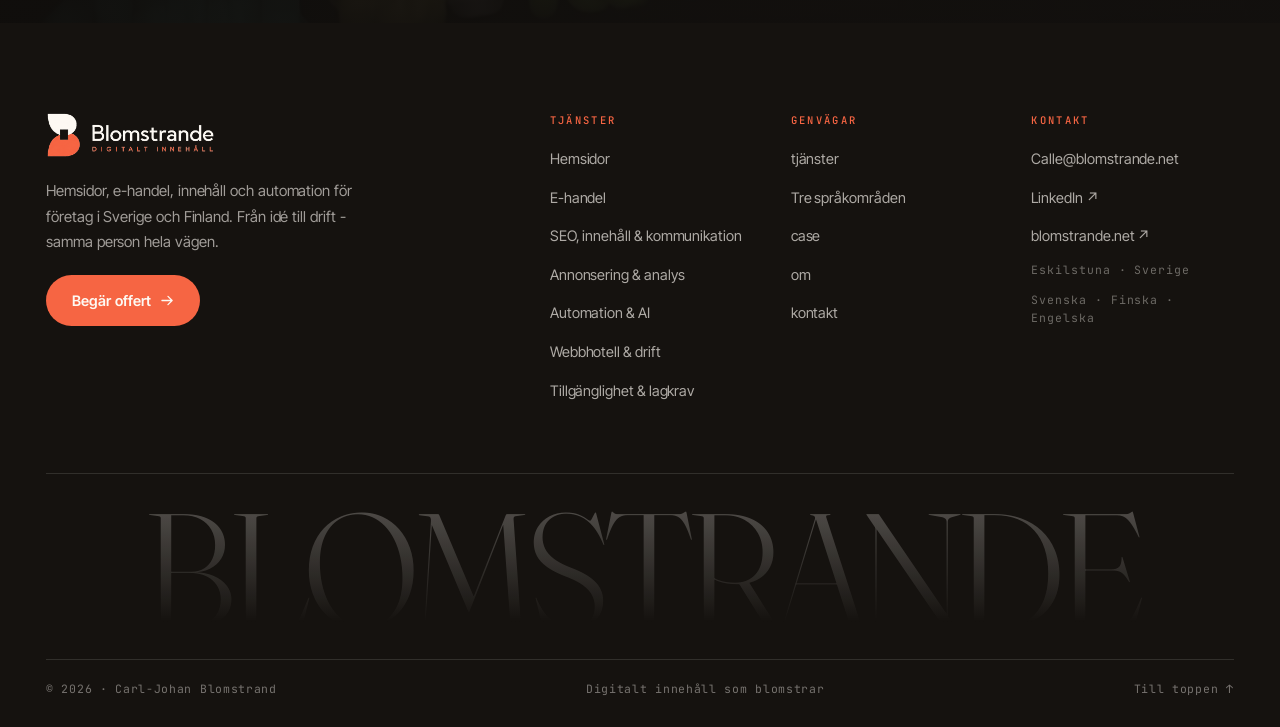
==== commit d957ed38: "Ta bort casen Axer och MT-Electric" ====
--- a/index.html
+++ b/index.html
@@ -394,10 +394,22 @@
   <div class="work__marquee" data-marquee>
     <div class="work__rail" id="workRail">
         <article class="case" data-tilt>
+          <div class="case__link">
+            <div class="case__media"><img src="assets/kunflo-case.jpg" alt="KunFlo - CRM för konsultverksamhet" loading="lazy" width="1200" height="900"></div>
+            <div class="case__body">
+              <div class="case__top"><em class="case__no">01</em><span class="tag">2026</span></div>
+              <h3>KunFlo <i>- <span data-i18n="c13sub">mini-CRM</span></i></h3>
+              <p data-i18n="c13">Eget CRM för konsultverksamhet med kunder, projekt, tidrapportering, fakturaunderlag och bokföring enligt BAS-kontoplanen. Byggt i React och TypeScript med Supabase som databas, och går att köra i demoläge utan konto.</p>
+              <ul class="chips"><li>React</li><li>TypeScript</li><li>Supabase</li></ul>
+            </div>
+          </div>
+        </article>
+
+        <article class="case" data-tilt>
           <a class="case__link" href="https://callesassi.wixstudio.com/my-site-1" target="_blank" rel="noopener">
             <div class="case__media"><img src="assets/tandlakarhuset-case.jpg" alt="Tandläkarhuset Östersund - tandläkarmottagning" loading="lazy" width="1200" height="900"></div>
             <div class="case__body">
-              <div class="case__top"><em class="case__no">01</em><span class="tag tag--live" data-i18n="badgeOngoing">pågående</span></div>
+              <div class="case__top"><em class="case__no">02</em><span class="tag tag--live" data-i18n="badgeOngoing">pågående</span></div>
               <h3>Tandläkarhuset <i>- <span data-i18n="c10sub">tandvård</span></i></h3>
               <p data-i18n="c10">Ny premiumsajt för en tandläkarmottagning i Östersund. Designen togs fram som en prototyp i kod, fördes via Figma in i Wix Studio och finslipades med egen CSS - sju sidor, anpassade för mobil.</p>
               <ul class="chips"><li>Wix Studio</li><li>Figma</li><li data-i18n="chipOwnCss">Egen CSS</li></ul>
@@ -409,7 +421,7 @@
           <div class="case__link">
             <div class="case__media"><img src="assets/elsidan-case.jpg" alt="Pörssisähkö nyt - elprissajt för Finland" loading="lazy" width="1200" height="900"></div>
             <div class="case__body">
-              <div class="case__top"><em class="case__no">02</em><span class="tag tag--work" data-i18n="badgeOngoing">pågående</span></div>
+              <div class="case__top"><em class="case__no">03</em><span class="tag tag--work" data-i18n="badgeOngoing">pågående</span></div>
               <h3>Pörssisähkö nyt <i>- <span data-i18n="c11sub">elpriser</span></i></h3>
               <p data-i18n="c11">Elprissajt för den finska marknaden, byggd i WordPress med eget tema och eget plugin. Hämtar spotpriser från ENTSO-E automatiskt och visar dagens pris, timmar, historik och en kalkylator för när det lönar sig att starta maskinerna.</p>
               <ul class="chips"><li>WordPress</li><li data-i18n="chipOwnPlugin">Eget plugin</li><li>PHP</li></ul>
@@ -421,7 +433,7 @@
           <div class="case__link">
             <div class="case__media"><img src="assets/morpheus-case.jpg" alt="Morpheus - AI-agent som samordnar AI-arbetare" loading="lazy" width="1200" height="900"></div>
             <div class="case__body">
-              <div class="case__top"><em class="case__no">03</em><span class="tag tag--work" data-i18n="badgeOngoing">pågående</span></div>
+              <div class="case__top"><em class="case__no">04</em><span class="tag tag--work" data-i18n="badgeOngoing">pågående</span></div>
               <h3>Morpheus <i>- <span data-i18n="c12sub">egen AI-agent</span></i></h3>
               <p data-i18n="c12">Mitt eget AI-system som bryter ner uppdrag i avgränsade uppgifter, kör dem med specialiserade AI-arbetare och låter en fristående granskning kontrollera resultatet innan något levereras.</p>
               <ul class="chips"><li data-i18n="chipAgents">AI-agenter</li><li>Node.js</li><li data-i18n="chipQa">Kvalitetsgranskning</li></ul>
@@ -433,7 +445,7 @@
           <a class="case__link" href="https://salonsalonki.blomstrande.net/" target="_blank" rel="noopener">
             <div class="case__media"><img src="assets/salonsalonki-case.jpg" alt="Kauneushoitola Salon Salonki - skönhetssalong i Salo" loading="lazy" width="1200" height="900"></div>
             <div class="case__body">
-              <div class="case__top"><em class="case__no">04</em><span class="tag tag--live" data-i18n="badgeLive">live</span></div>
+              <div class="case__top"><em class="case__no">05</em><span class="tag tag--live" data-i18n="badgeLive">live</span></div>
               <h3>Salon Salonki <i>- <span data-i18n="c9sub">skönhetssalong</span></i></h3>
               <p data-i18n="c9">WordPress-sajt för Salos äldsta skönhetssalong - byggd på ett eget specialdesignat tema med behandlingskatalog, prislista, kampanjer och onlinebokning dygnet runt.</p>
               <ul class="chips"><li>WordPress</li><li data-i18n="chipOwnTheme">Eget tema</li><li data-i18n="chipBooking">Bokning 24/7</li></ul>
@@ -445,7 +457,7 @@
           <a class="case__link" href="https://tatueringssida.netlify.app/" target="_blank" rel="noopener">
             <div class="case__media"><img src="assets/tatuering-case.jpg" alt="Tatuoijat.fi - katalog över Finlands tatuerare" loading="lazy" width="1200" height="800"></div>
             <div class="case__body">
-              <div class="case__top"><em class="case__no">05</em><span class="tag tag--live" data-i18n="badgeLive">live</span></div>
+              <div class="case__top"><em class="case__no">06</em><span class="tag tag--live" data-i18n="badgeLive">live</span></div>
               <h3>Tatuoijat.fi <i>- <span data-i18n="c3sub">tatueringsguide</span></i></h3>
               <p data-i18n="c3">Snabb, statisk sajt byggd i HTML &amp; Astro - en katalog som samlar Finlands tatuerare och studior, där besökaren bläddrar portfolios och filtrerar på stil, stad och pris.</p>
               <ul class="chips"><li>Astro</li><li data-i18n="chipFilter">Filtrering</li><li>Netlify</li></ul>
@@ -457,7 +469,7 @@
           <a class="case__link" href="https://purrfect.se" target="_blank" rel="noopener">
             <div class="case__media"><img src="assets/purrfect-case.jpg" alt="Purrfect - kattprodukter med donationsfunktion" loading="lazy" width="1200" height="800"></div>
             <div class="case__body">
-              <div class="case__top"><em class="case__no">06</em><span class="tag tag--live" data-i18n="badgeLive">live</span></div>
+              <div class="case__top"><em class="case__no">07</em><span class="tag tag--live" data-i18n="badgeLive">live</span></div>
               <h3>Purrfect <i>- <span data-i18n="c4sub">med Livbojen</span></i></h3>
               <p data-i18n="c4">Webbshop för kattleksaker och foder i samarbete med kattorganisationen Livbojen som räddar hemlösa katter - med inbyggd donationsfunktion.</p>
               <ul class="chips"><li data-i18n="chipShop">Webbshop</li><li data-i18n="chipDonation">Donation</li><li data-i18n="chipOwn">Eget projekt</li></ul>
@@ -469,7 +481,7 @@
           <a class="case__link" href="https://www.billackering.eu/" target="_blank" rel="noopener">
             <div class="case__media"><img src="assets/billackering-case.jpg" alt="Billackering.eu - e-handel inom billack och vårdprodukter" loading="lazy" width="1200" height="800"></div>
             <div class="case__body">
-              <div class="case__top"><em class="case__no">07</em><span class="tag tag--live" data-i18n="badgeOngoing">pågående</span></div>
+              <div class="case__top"><em class="case__no">08</em><span class="tag tag--live" data-i18n="badgeOngoing">pågående</span></div>
               <h3>Billackering.eu <i>- <span data-i18n="c5sub">kommunikatör</span></i></h3>
               <p data-i18n="c5">Marknads- och kommunikationsansvar för e-handel inom billack och vårdprodukter - för både den svenska och finska marknaden.</p>
               <ul class="chips"><li data-i18n="chipComm">Kommunikation</li><li>SE + FI</li><li data-i18n="chipEcom">E-handel</li></ul>
@@ -481,7 +493,7 @@
           <div class="case__link">
             <div class="case__media"><img src="assets/meta-portfolio.jpg" alt="Strategisk marknadsföring via Meta" loading="lazy" width="1200" height="800"></div>
             <div class="case__body">
-              <div class="case__top"><em class="case__no">08</em><span class="tag tag--work" data-i18n="badgeOngoing">pågående</span></div>
+              <div class="case__top"><em class="case__no">09</em><span class="tag tag--work" data-i18n="badgeOngoing">pågående</span></div>
               <h3 data-i18n="c6title">Strategisk marknadsföring <i>- via Meta</i></h3>
               <p data-i18n="c6">Annonser och kampanjer via Meta för svenska och finska marknaden - strategi, målgrupper och analys.</p>
               <ul class="chips"><li>Meta Ads</li><li data-i18n="chipAudience">Målgrupper</li><li data-i18n="chipAnalysis">Analys</li></ul>
@@ -493,7 +505,7 @@
           <div class="case__link">
             <div class="case__media"><img src="assets/ai-automation-case.jpg" alt="Automation och AI - n8n, Zapier och egna GPT-verktyg" loading="lazy" width="1200" height="800"></div>
             <div class="case__body">
-              <div class="case__top"><em class="case__no">09</em><span class="tag">2025</span></div>
+              <div class="case__top"><em class="case__no">10</em><span class="tag">2025</span></div>
               <h3 data-i18n="c7title">Automation <i>&amp; AI-flöden</i></h3>
               <p data-i18n="c7">Automationsflöden i n8n och Zapier, samt bygger AI-agenter och andra AI-baserade verktyg.</p>
               <ul class="chips"><li>n8n</li><li>Zapier</li><li data-i18n="chipAgents">AI-agenter</li></ul>
@@ -505,7 +517,7 @@
           <div class="case__link">
             <div class="case__media"><img src="assets/cpanel-case.jpg" alt="Webbhotell och cPanel - drift och konfiguration" loading="lazy" width="1200" height="800"></div>
             <div class="case__body">
-              <div class="case__top"><em class="case__no">10</em><span class="tag" data-i18n="badgeOps">drift</span></div>
+              <div class="case__top"><em class="case__no">11</em><span class="tag" data-i18n="badgeOps">drift</span></div>
               <h3 data-i18n="c8title">Webbhotell <i>&amp; cPanel</i></h3>
               <p data-i18n="c8">Har jobbat i cPanel via ett webbhotell i Finland - justerat inställningar som DNS, e-post, SSL, databaser och PHP samt uppdaterat och felsökt flera hemsidor.</p>
               <ul class="chips"><li>DNS</li><li>SSL</li><li>PHP</li></ul>
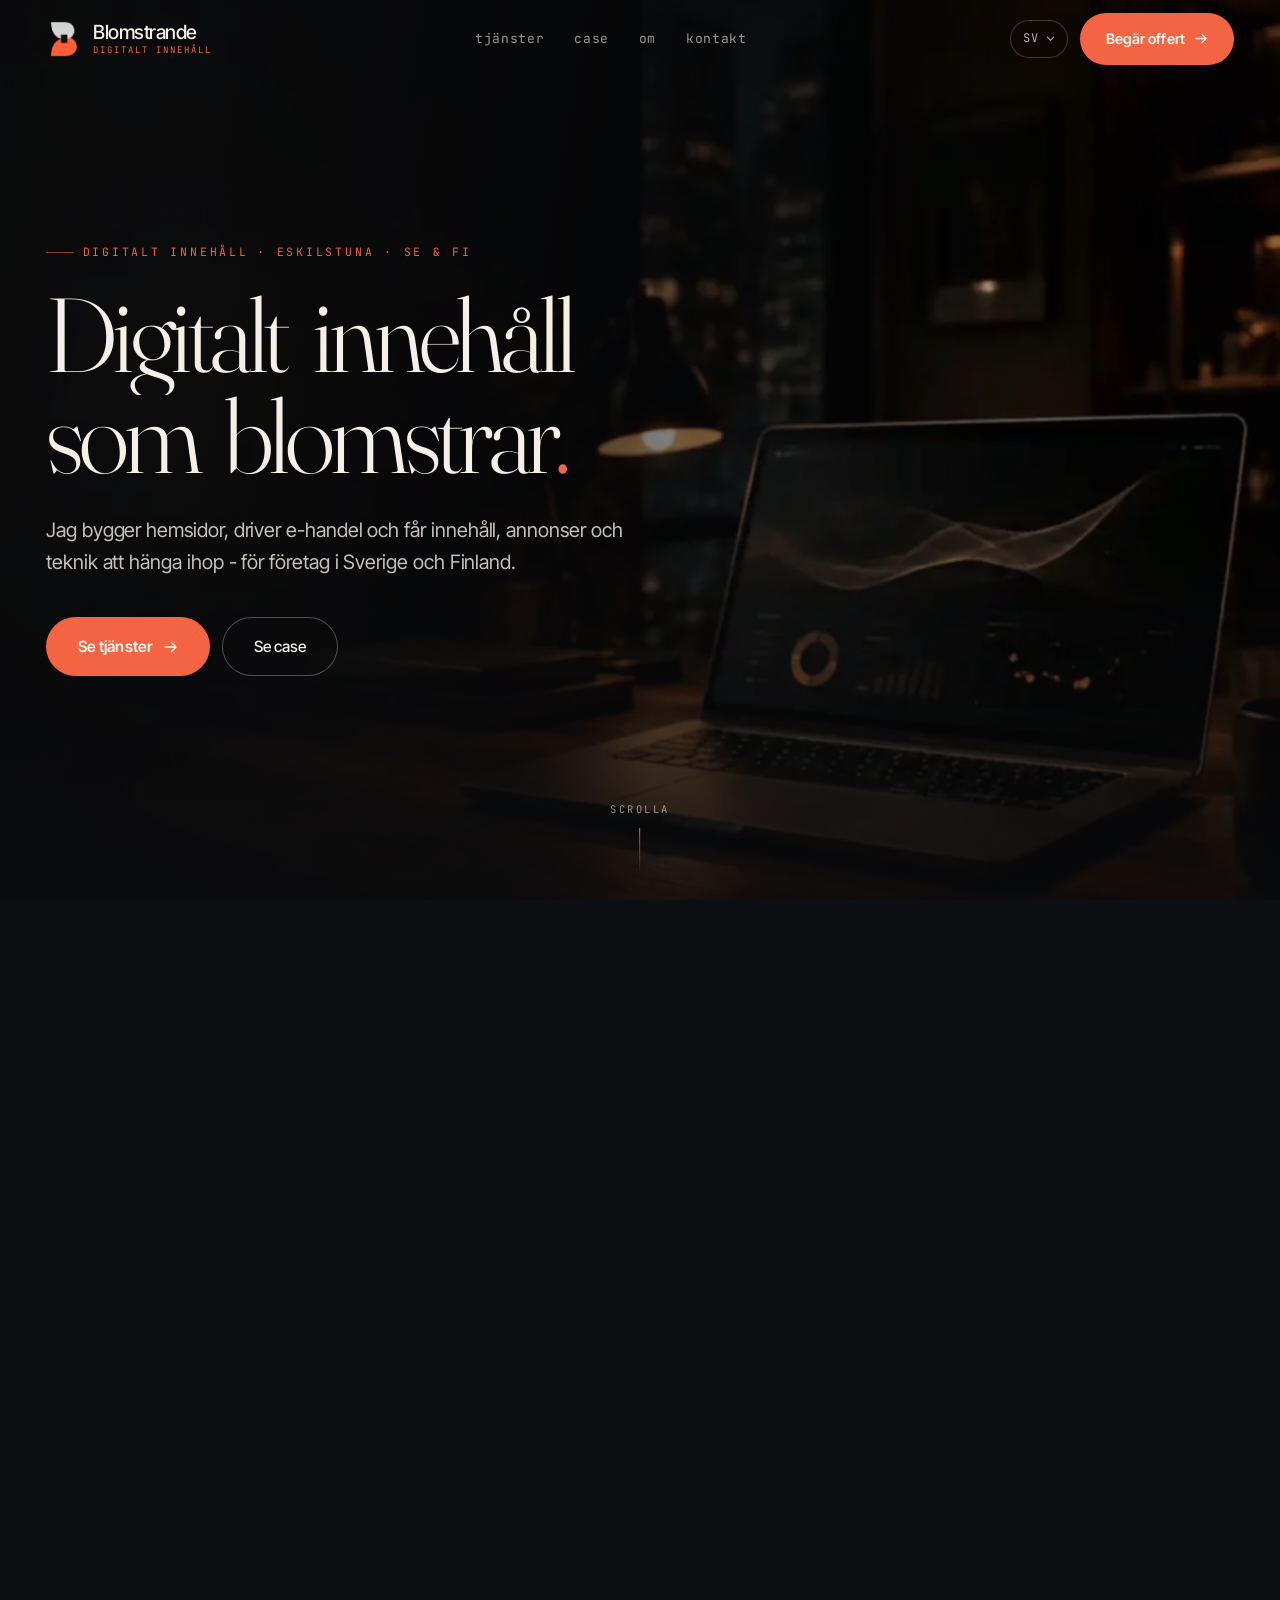
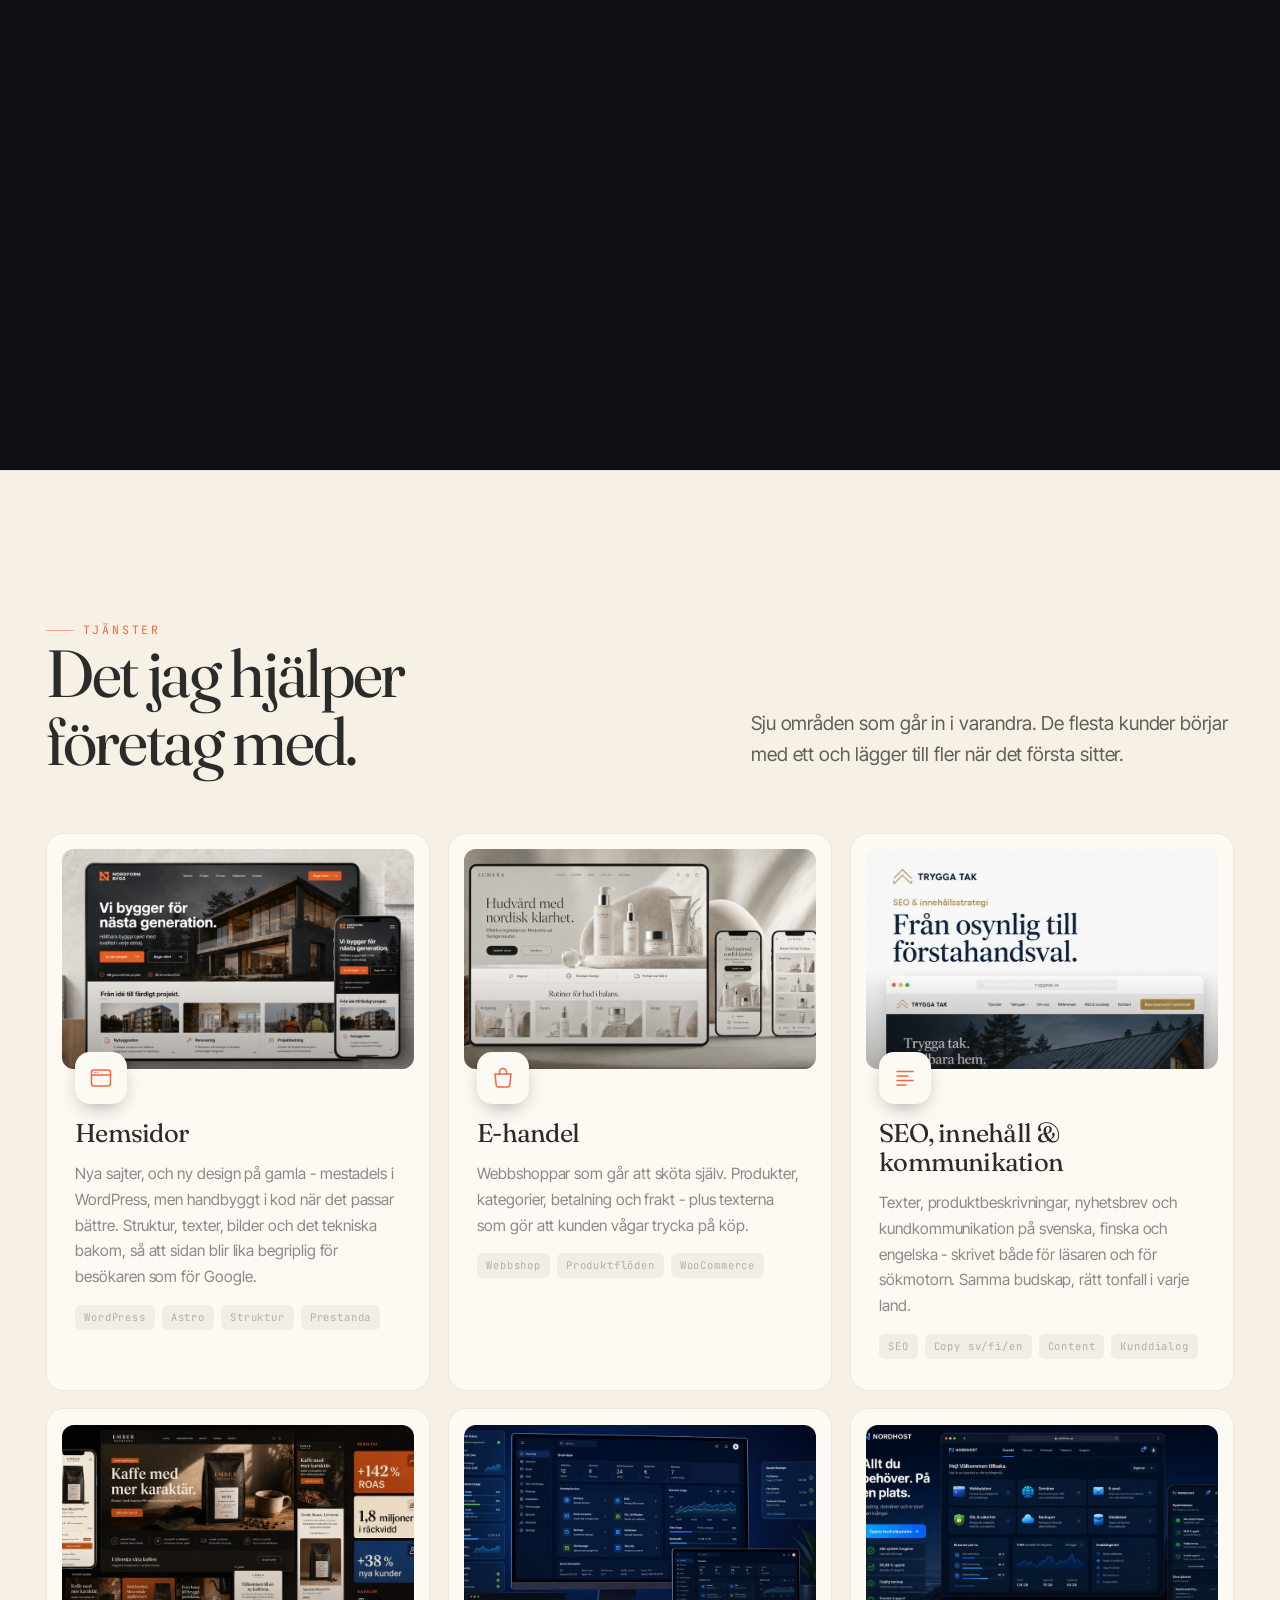
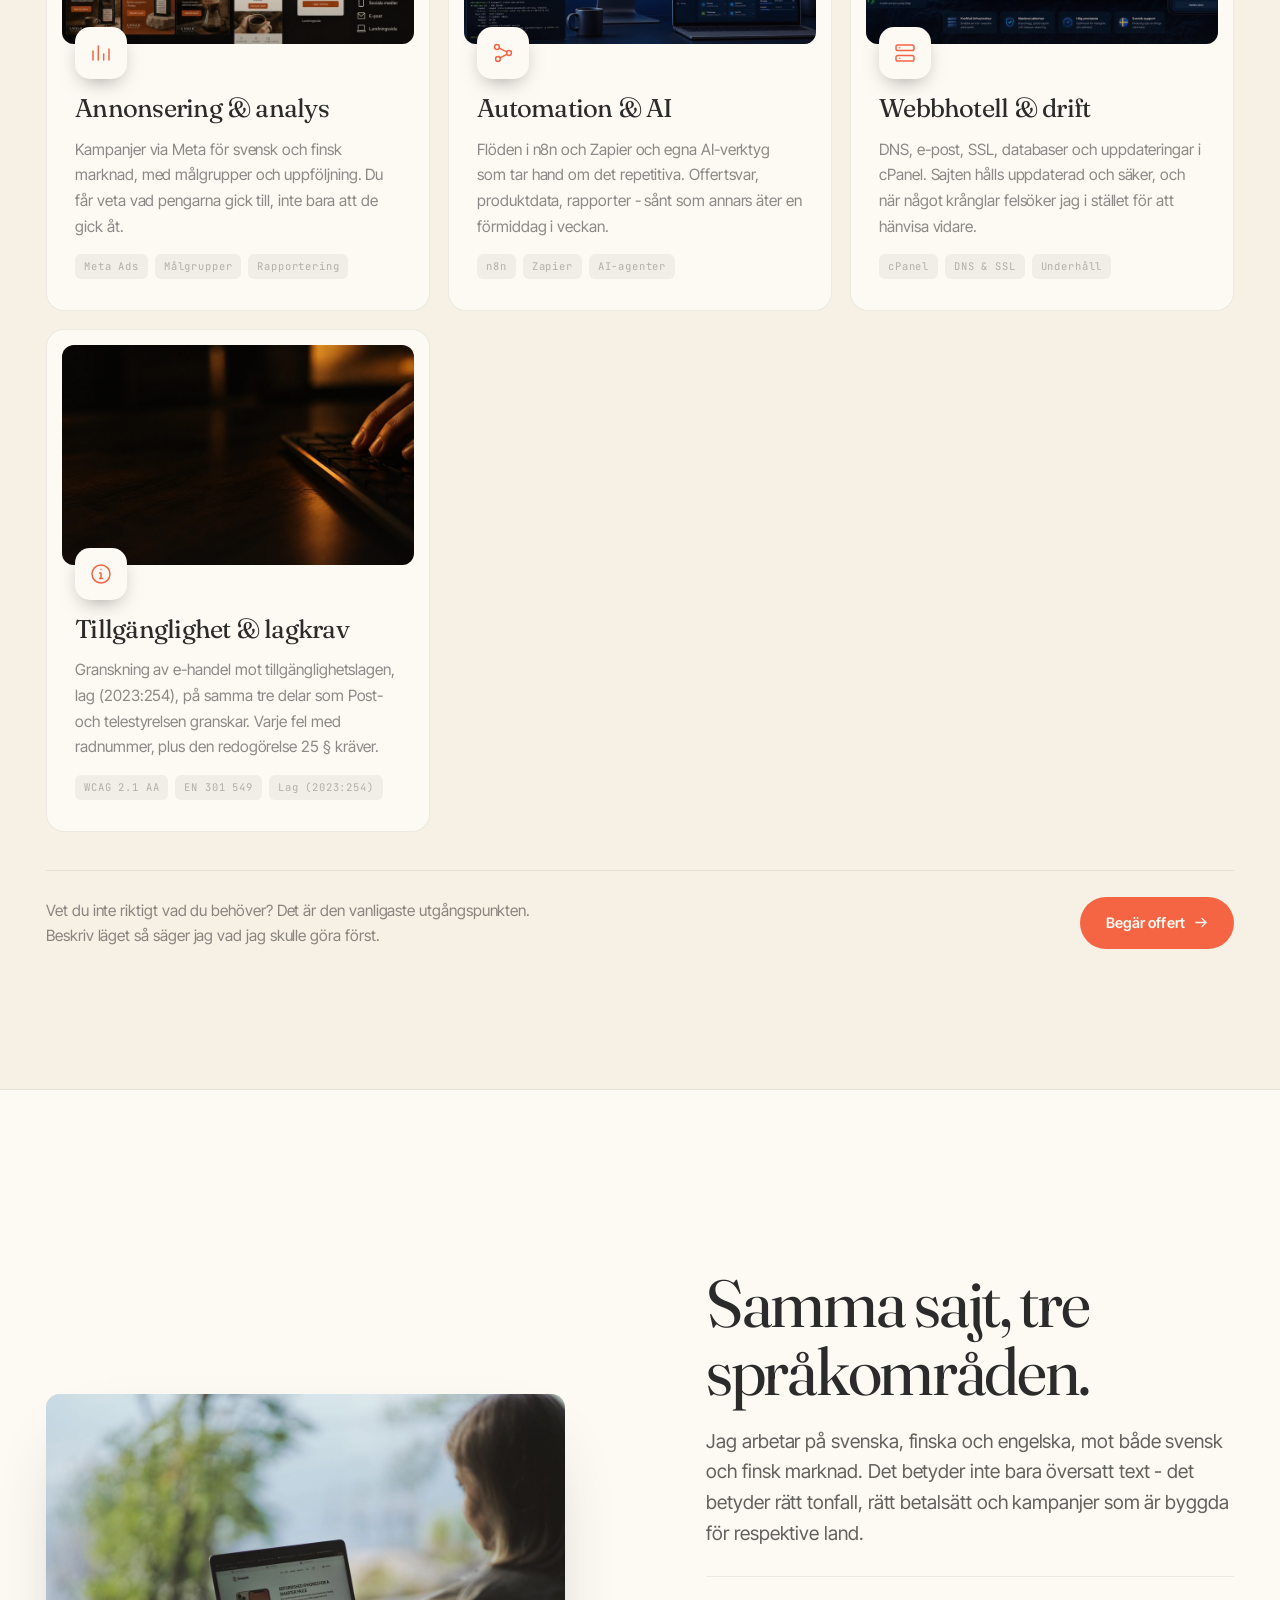
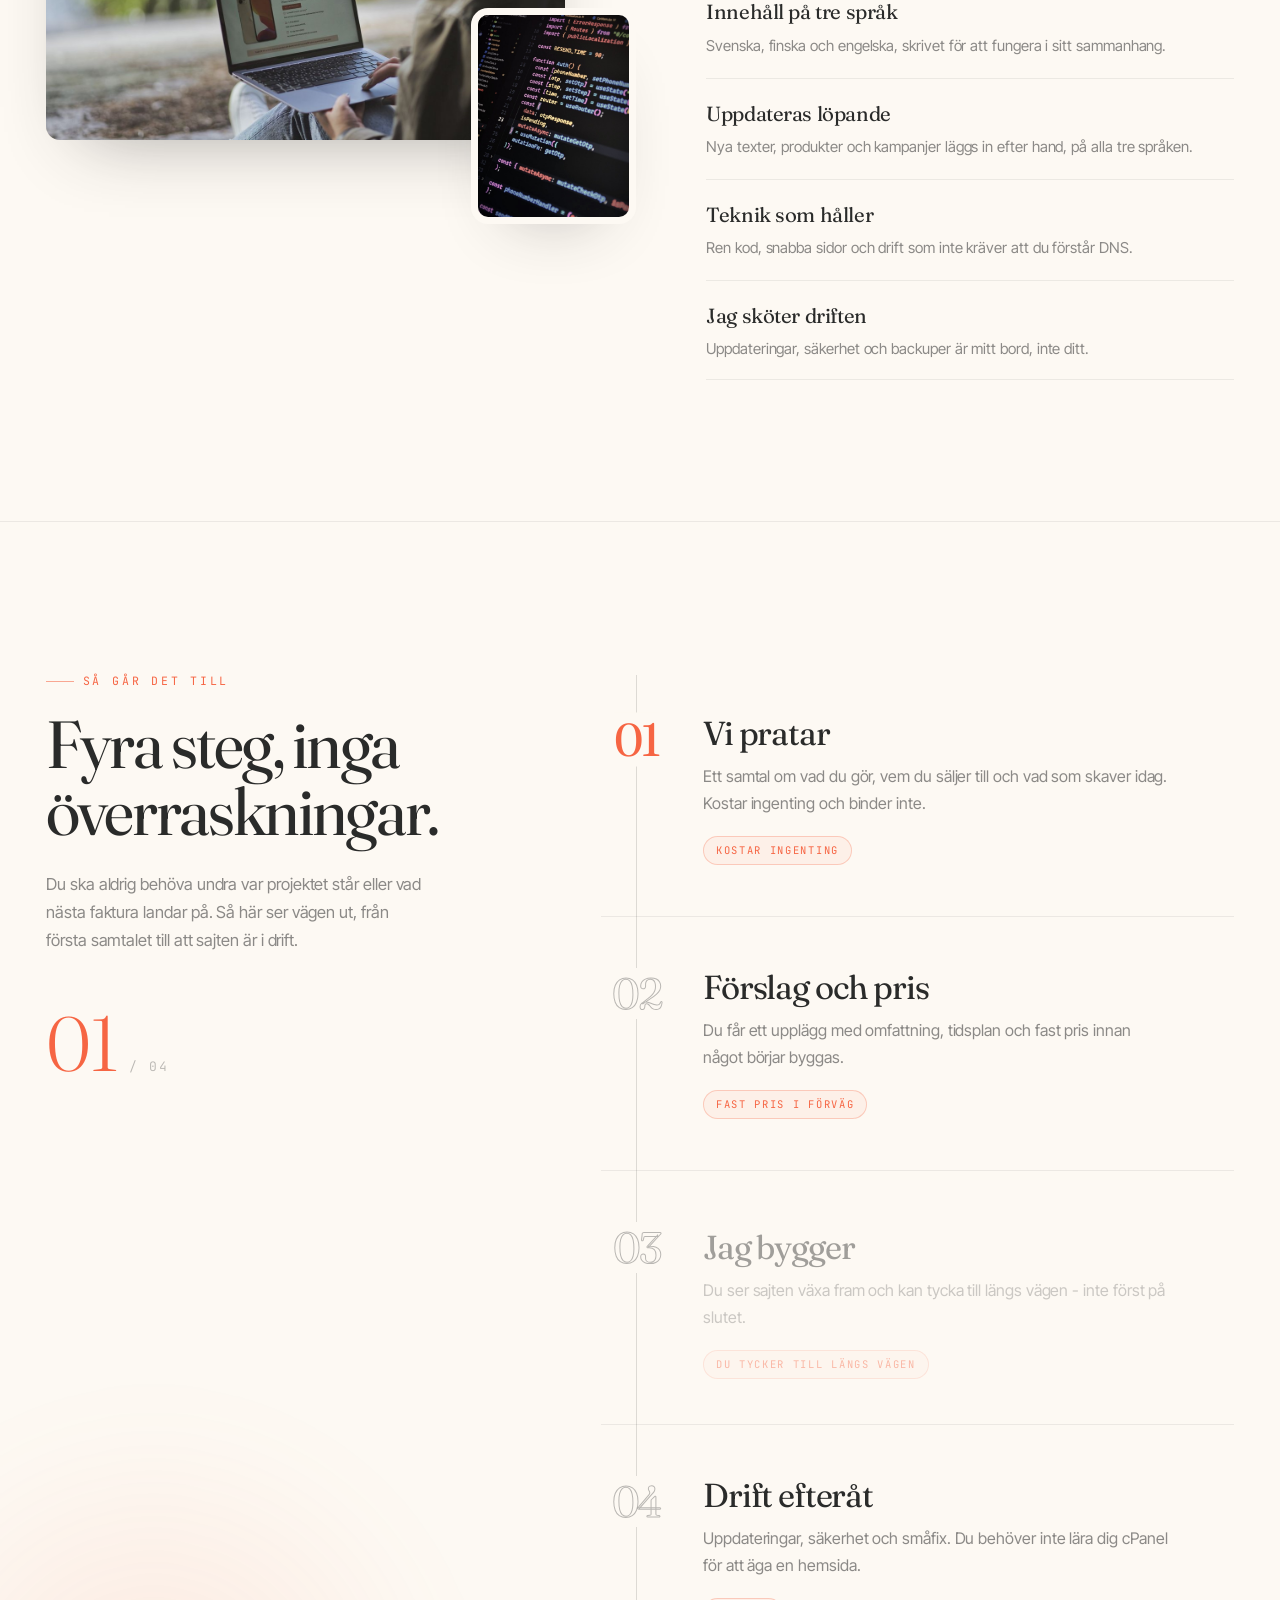
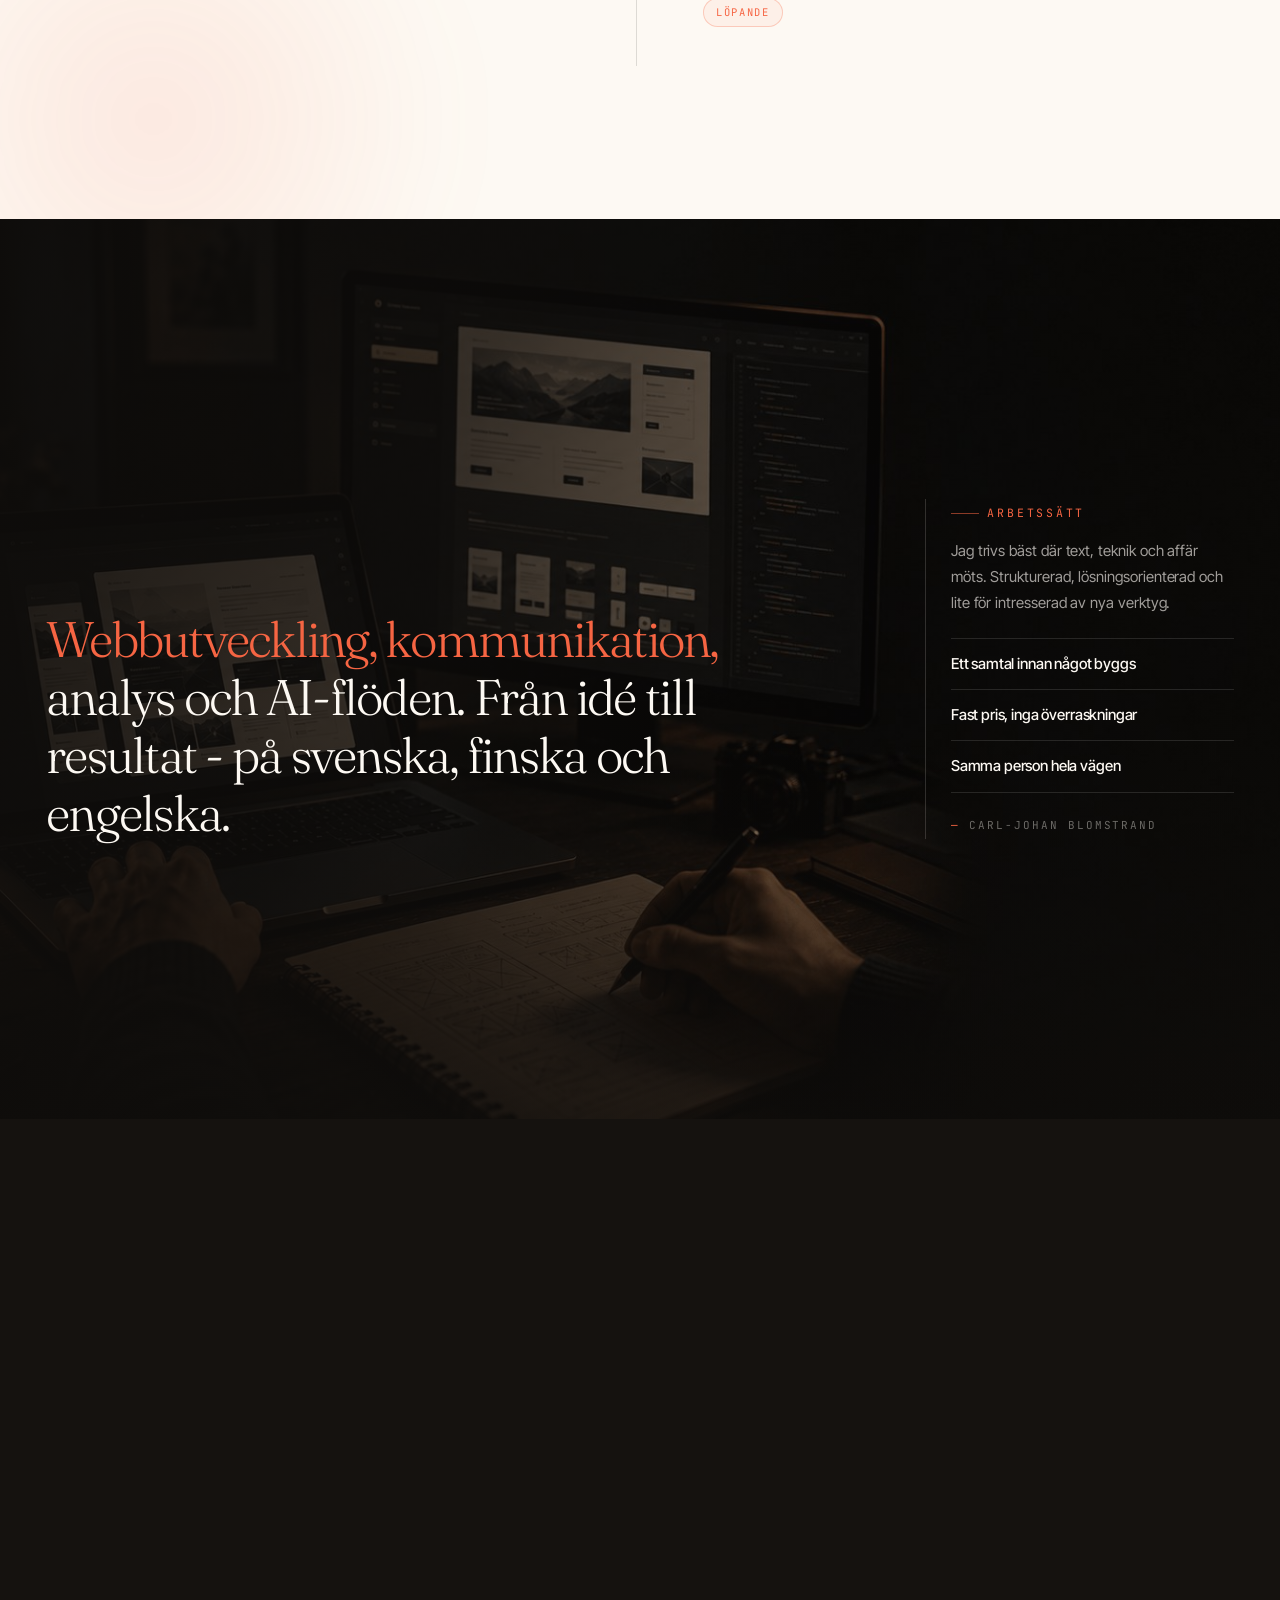
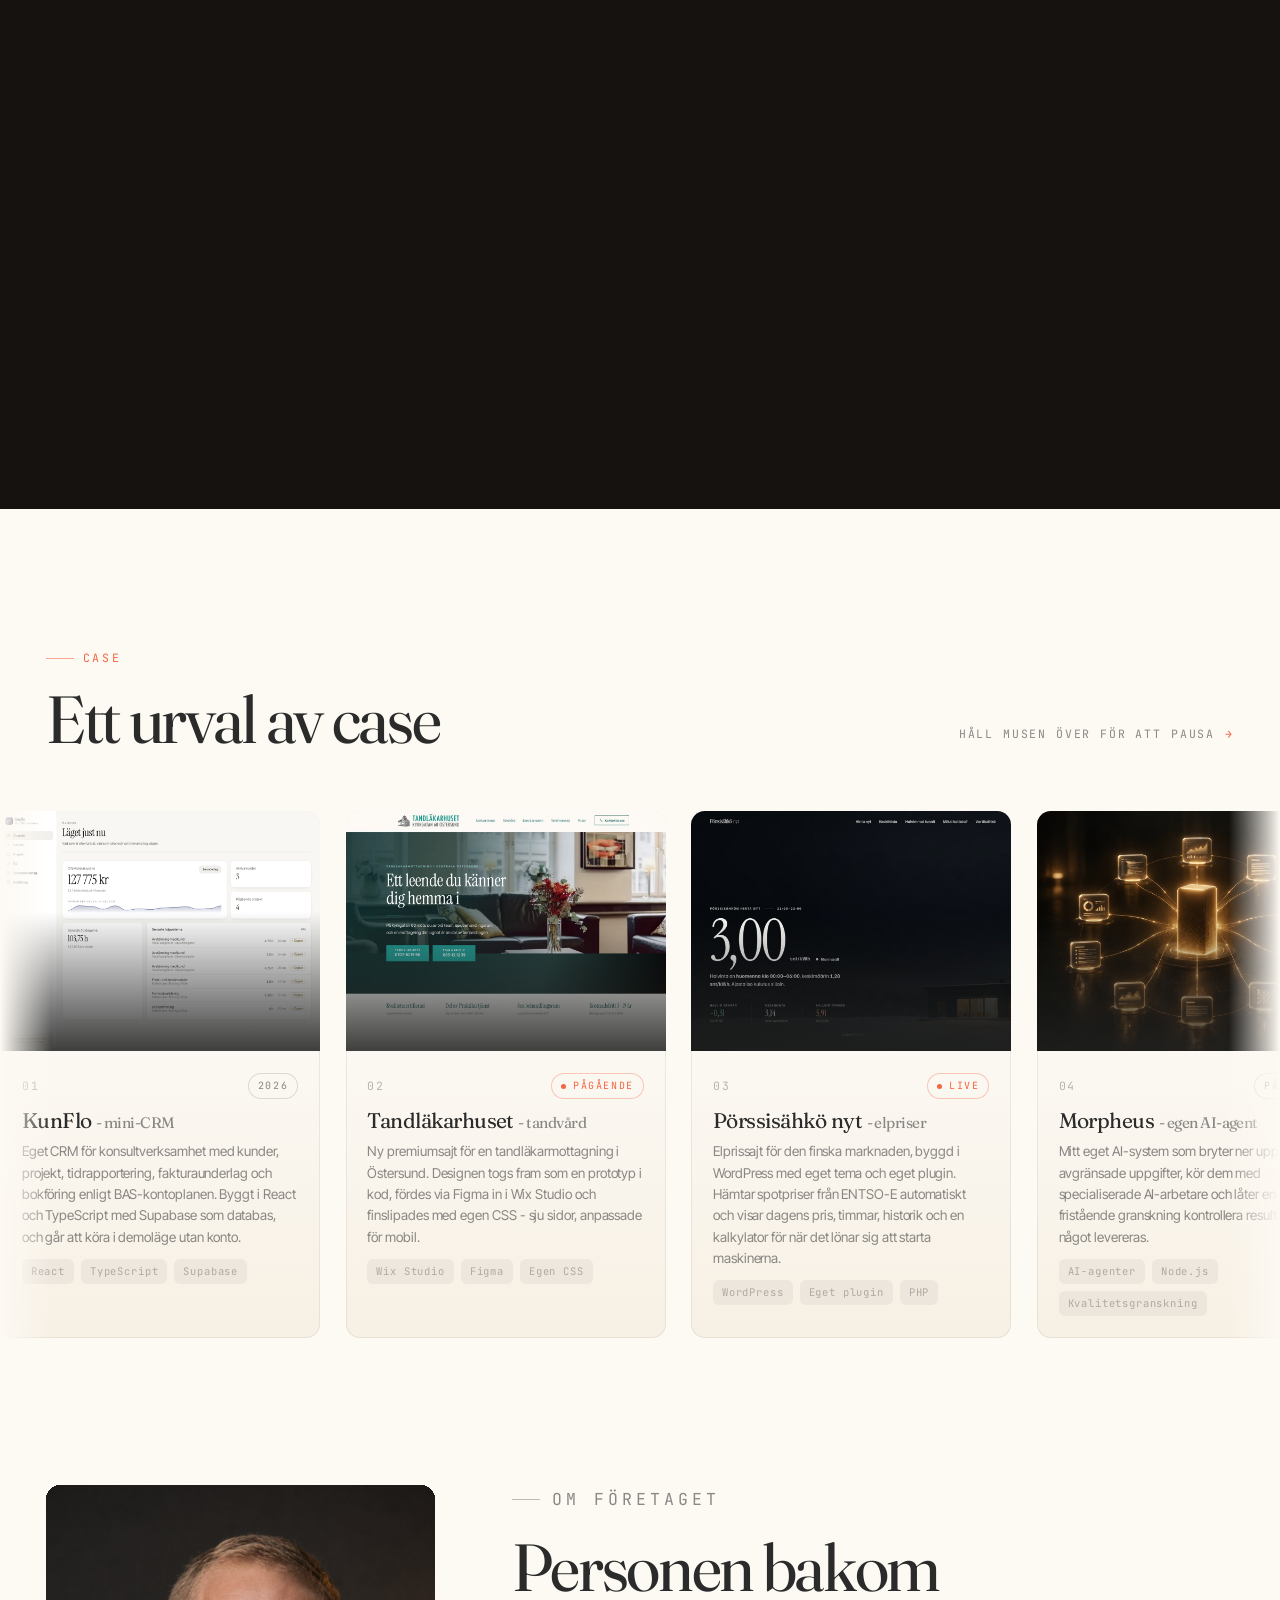
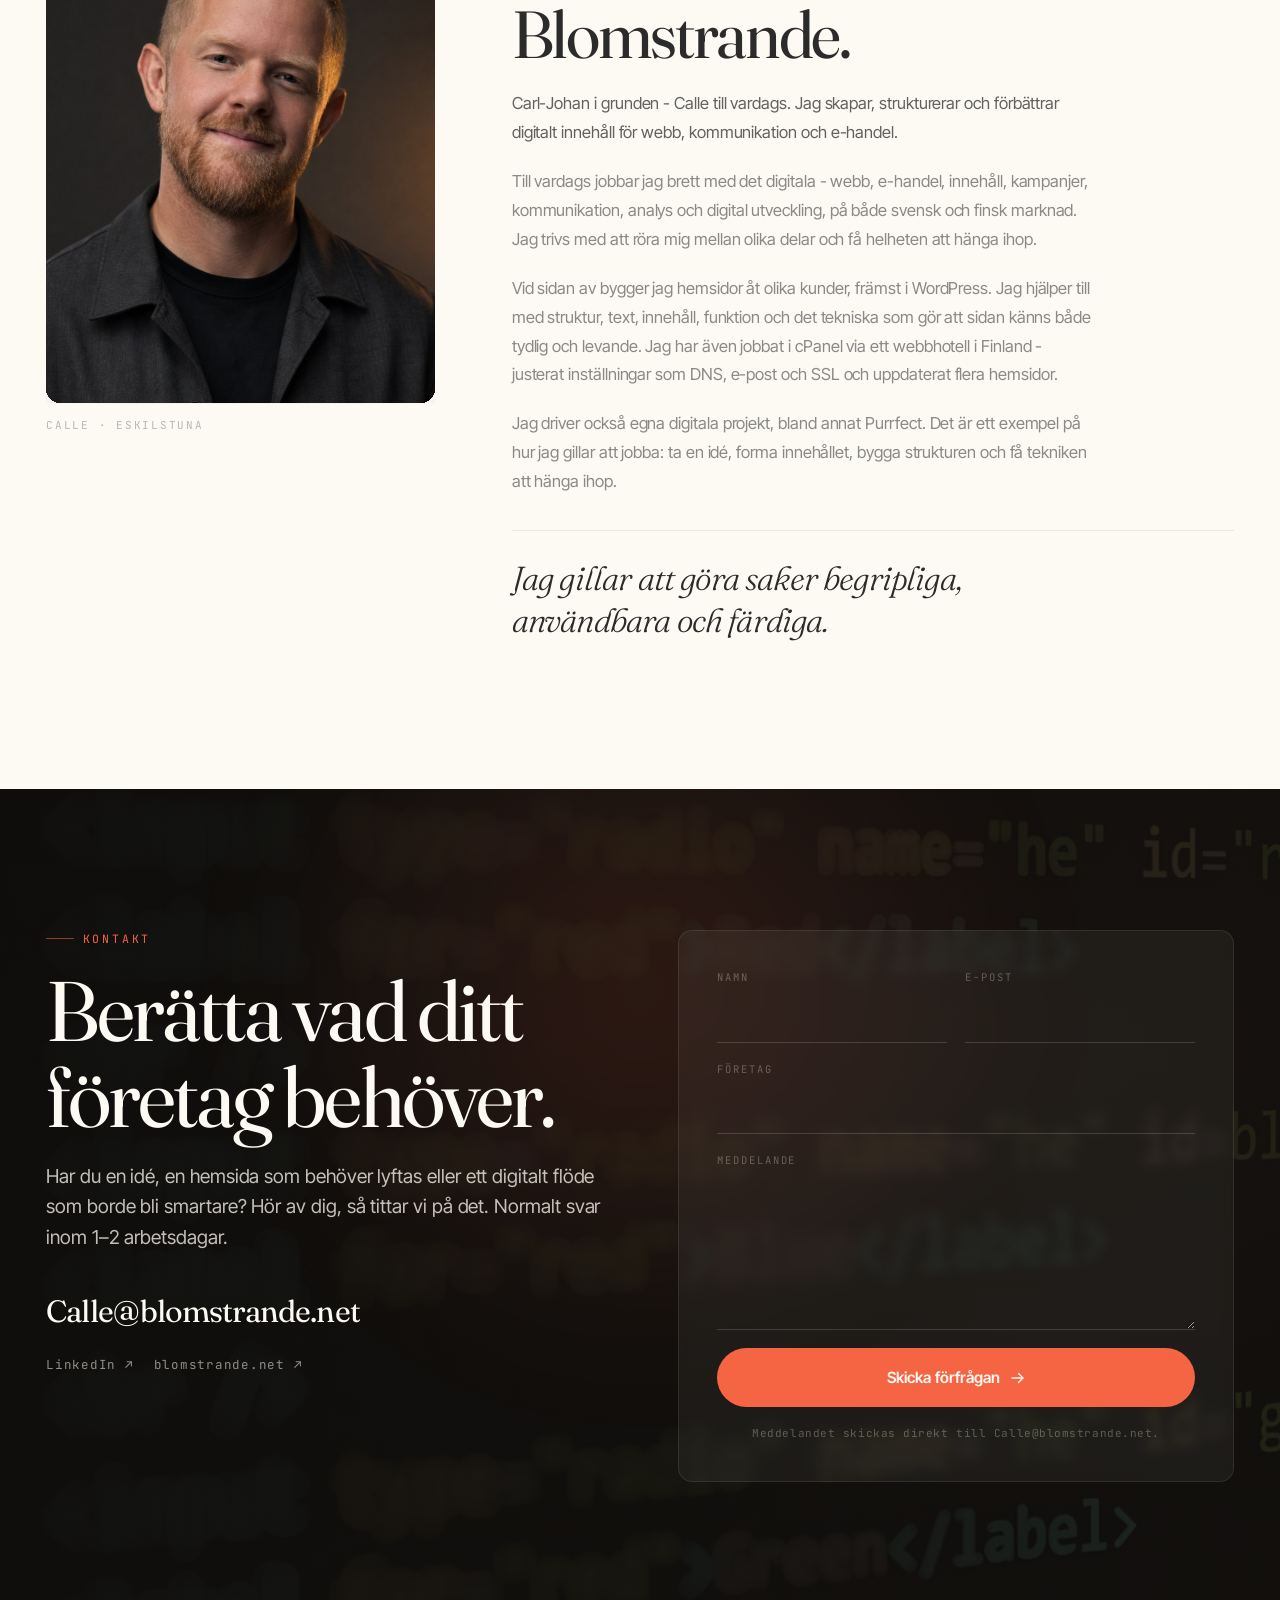
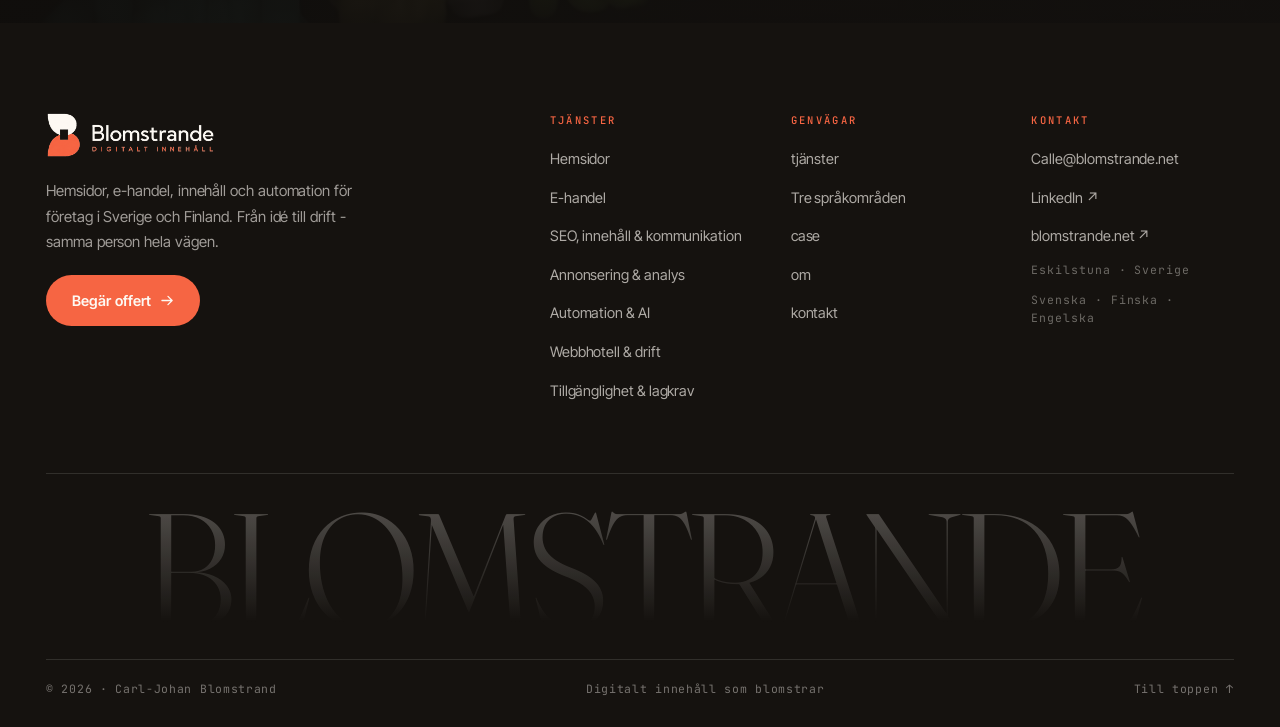
==== commit bb6ea07c: "ELhemsidan" ====
--- a/index.html
+++ b/index.html
@@ -418,15 +418,15 @@
         </article>
 
         <article class="case" data-tilt>
-          <div class="case__link">
+          <a class="case__link" href="https://xn--prssishknyt-q8a2ui.fi/" target="_blank" rel="noopener">
             <div class="case__media"><img src="assets/elsidan-case.jpg" alt="Pörssisähkö nyt - elprissajt för Finland" loading="lazy" width="1200" height="900"></div>
             <div class="case__body">
-              <div class="case__top"><em class="case__no">03</em><span class="tag tag--work" data-i18n="badgeOngoing">pågående</span></div>
+              <div class="case__top"><em class="case__no">03</em><span class="tag tag--live" data-i18n="badgeLive">live</span></div>
               <h3>Pörssisähkö nyt <i>- <span data-i18n="c11sub">elpriser</span></i></h3>
               <p data-i18n="c11">Elprissajt för den finska marknaden, byggd i WordPress med eget tema och eget plugin. Hämtar spotpriser från ENTSO-E automatiskt och visar dagens pris, timmar, historik och en kalkylator för när det lönar sig att starta maskinerna.</p>
               <ul class="chips"><li>WordPress</li><li data-i18n="chipOwnPlugin">Eget plugin</li><li>PHP</li></ul>
             </div>
-          </div>
+          </a>
         </article>
 
         <article class="case" data-tilt>
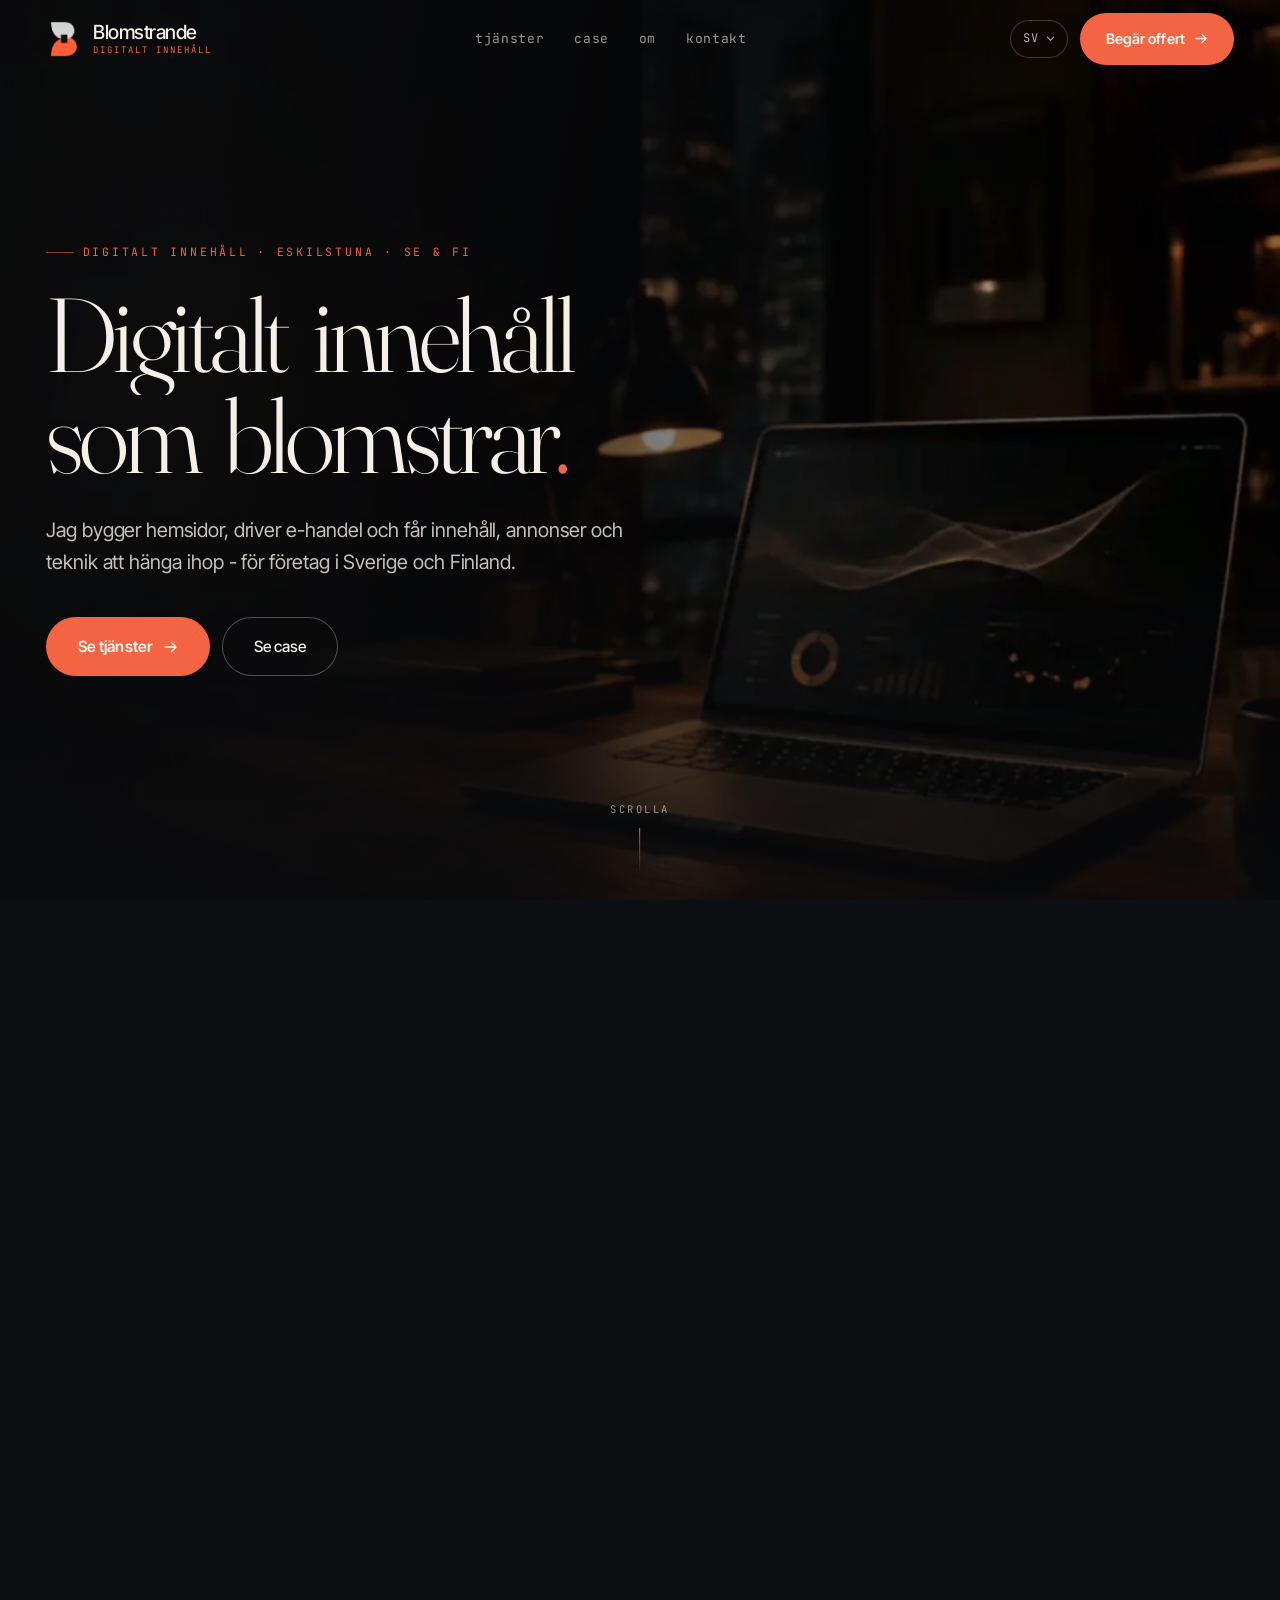
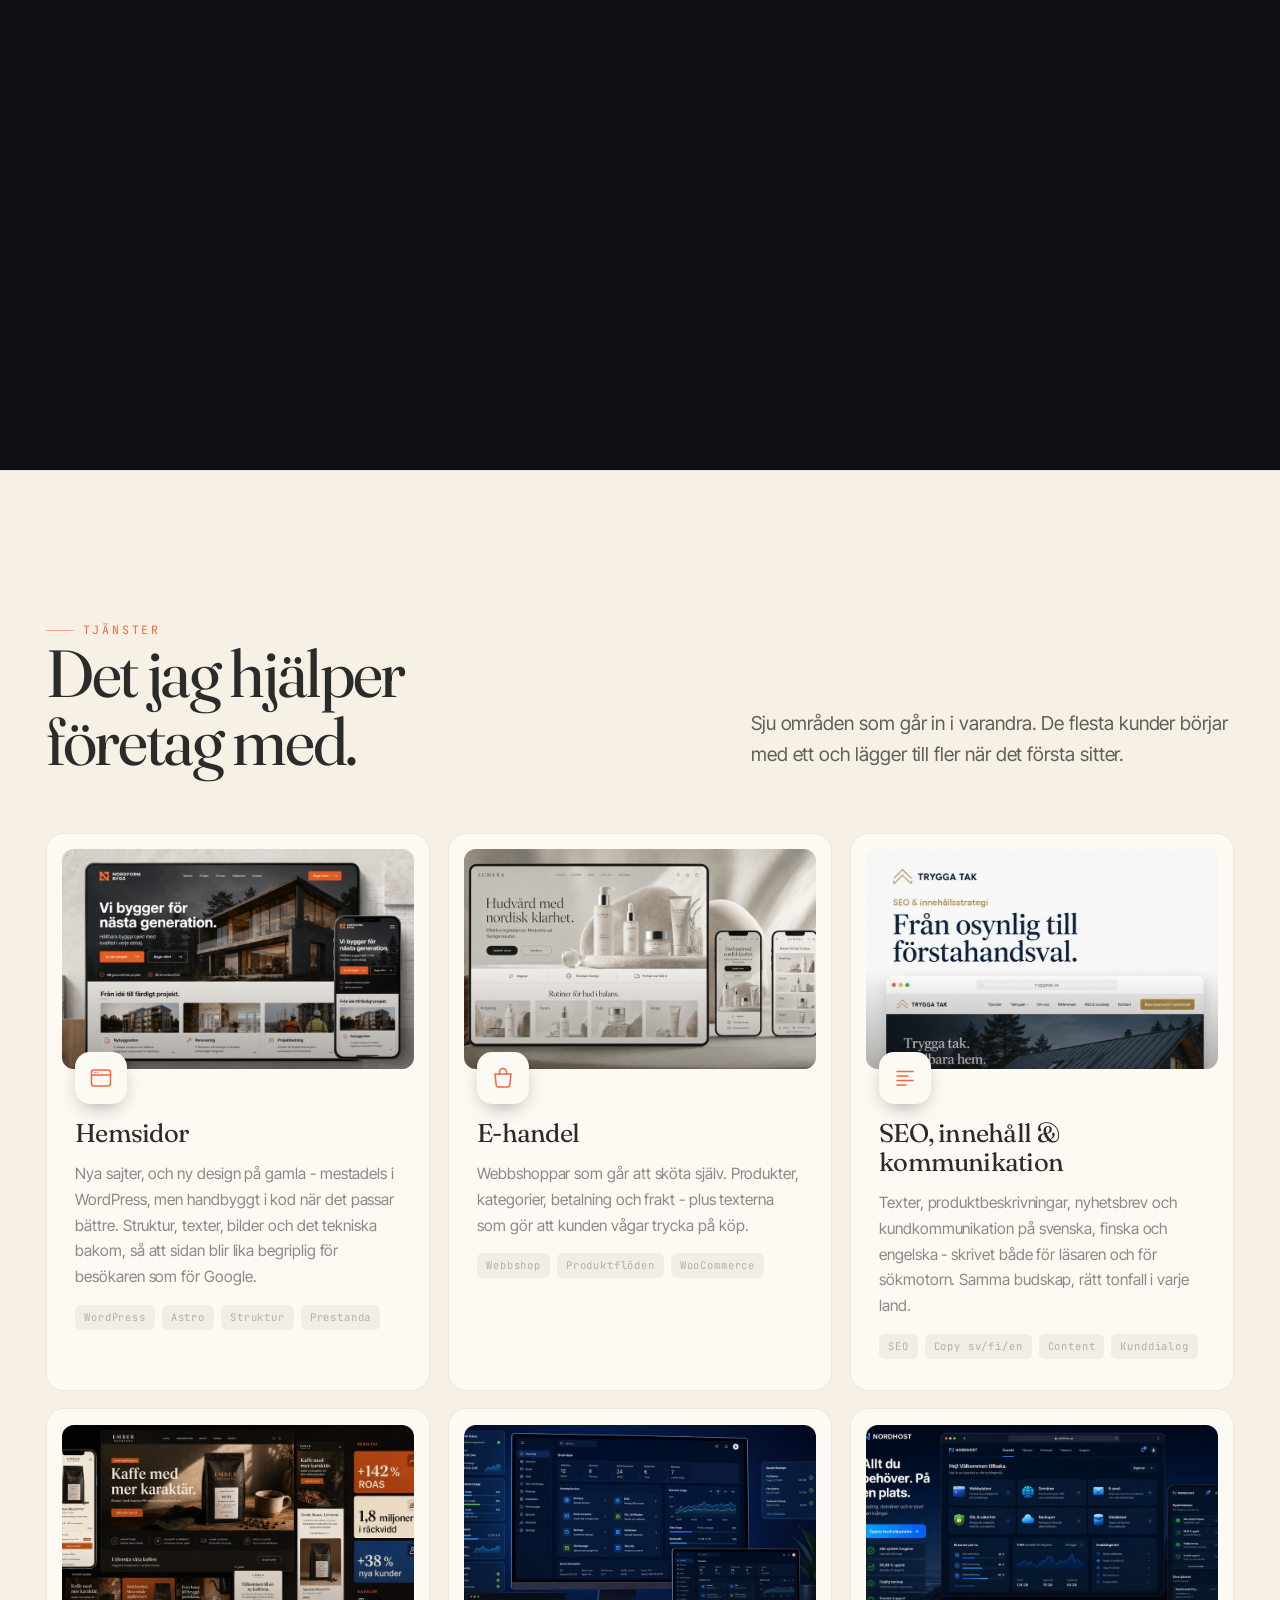
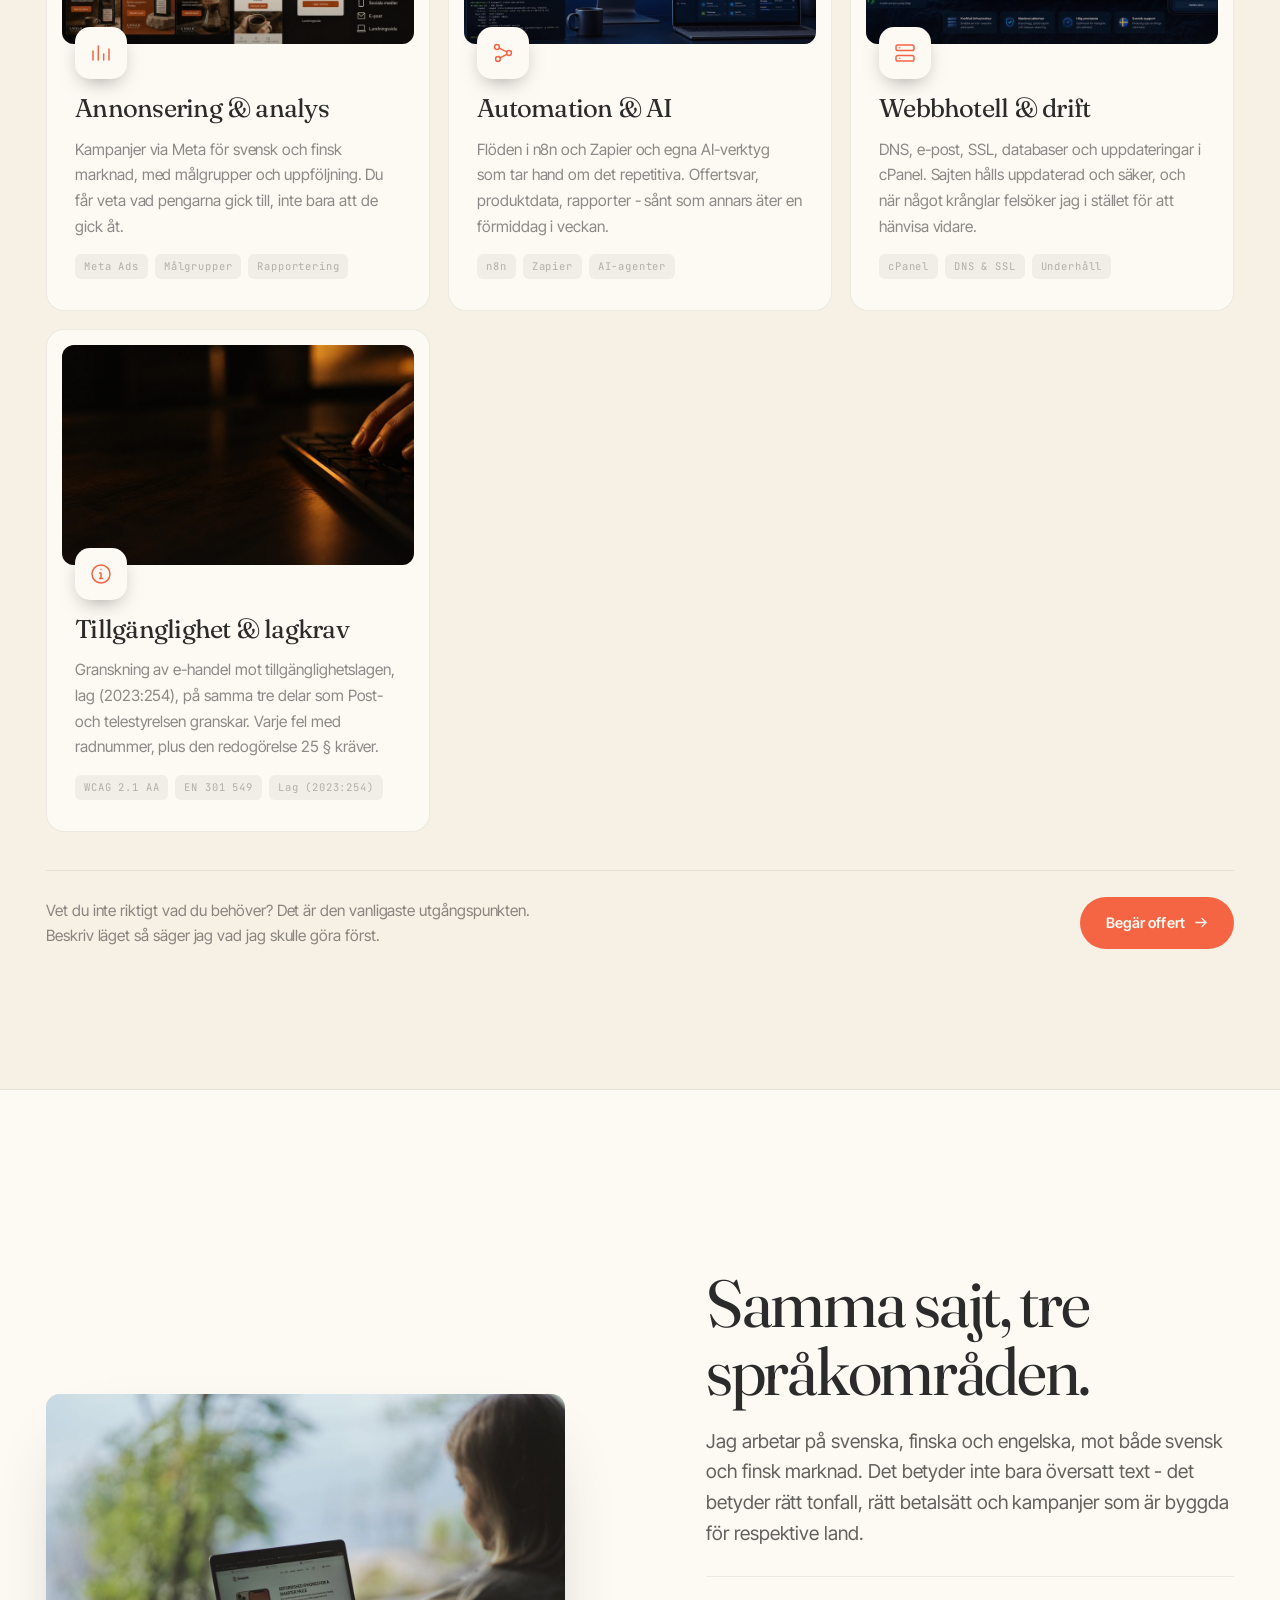
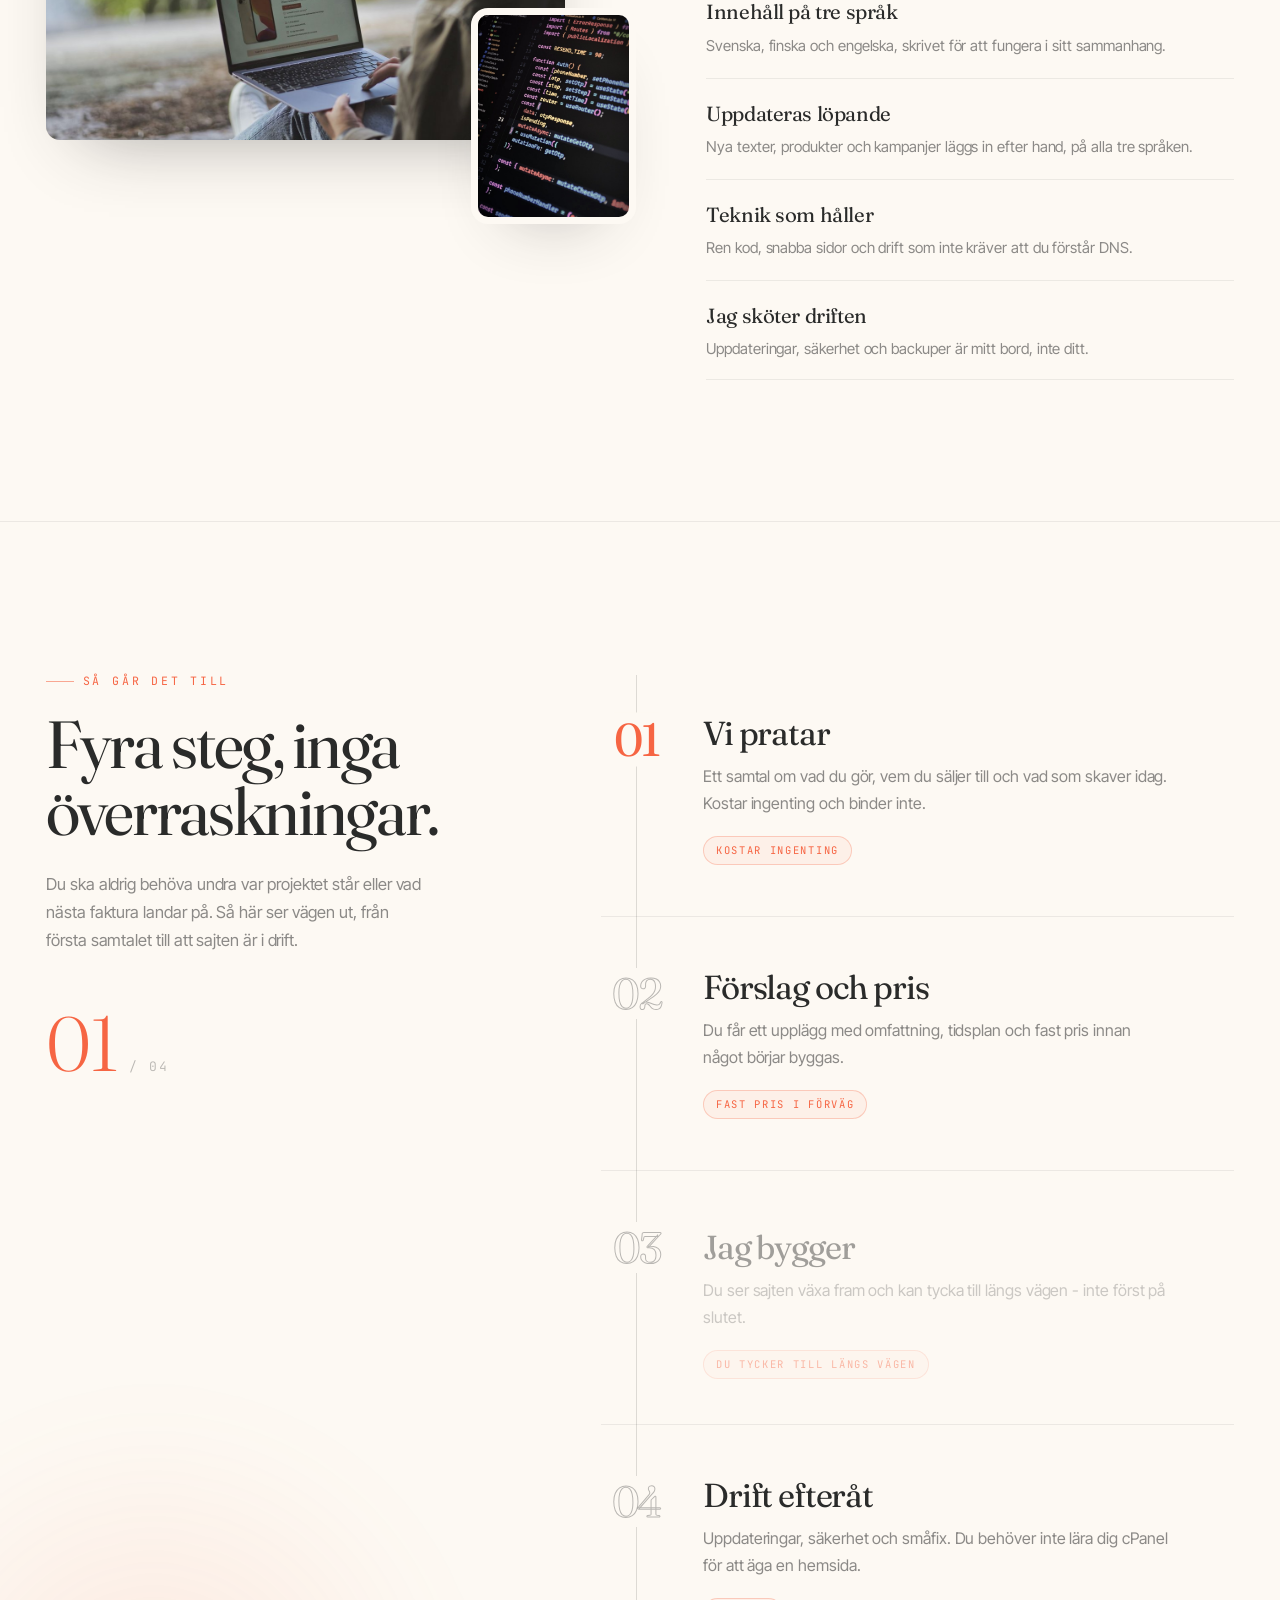
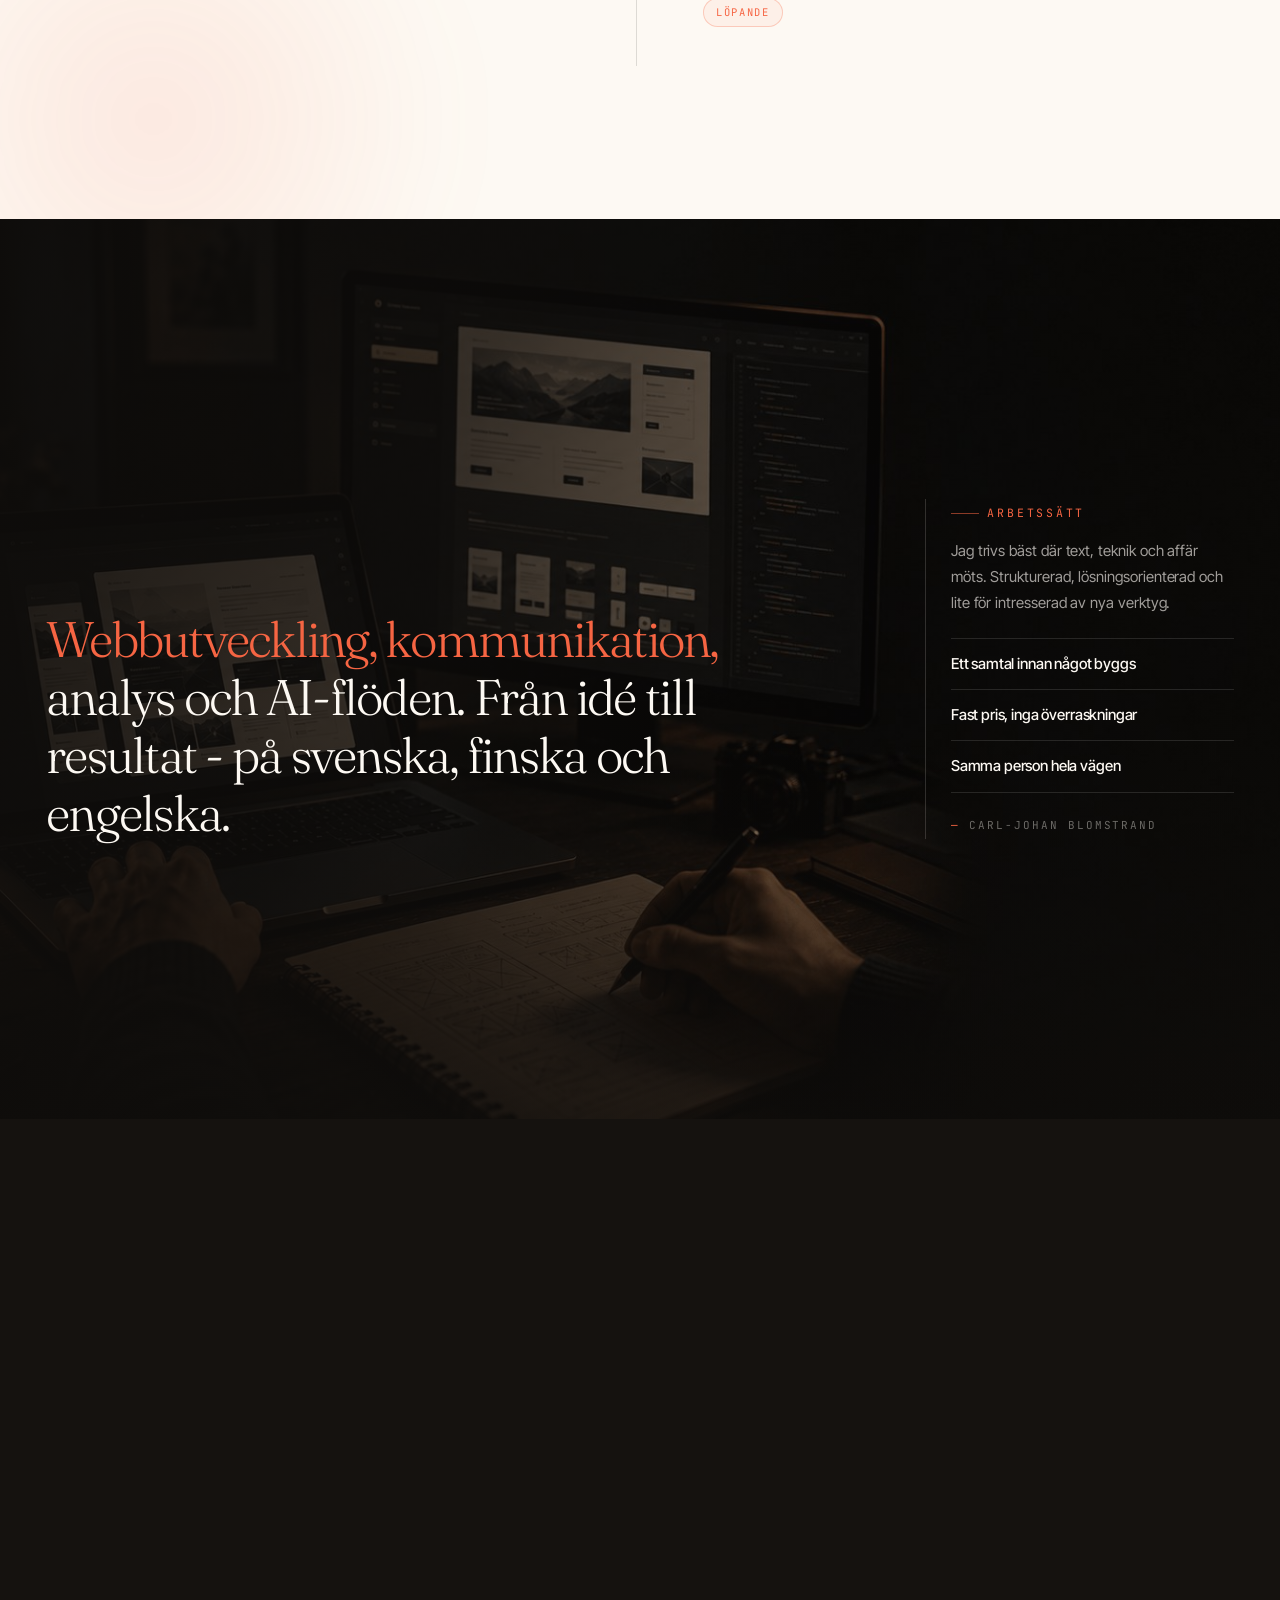
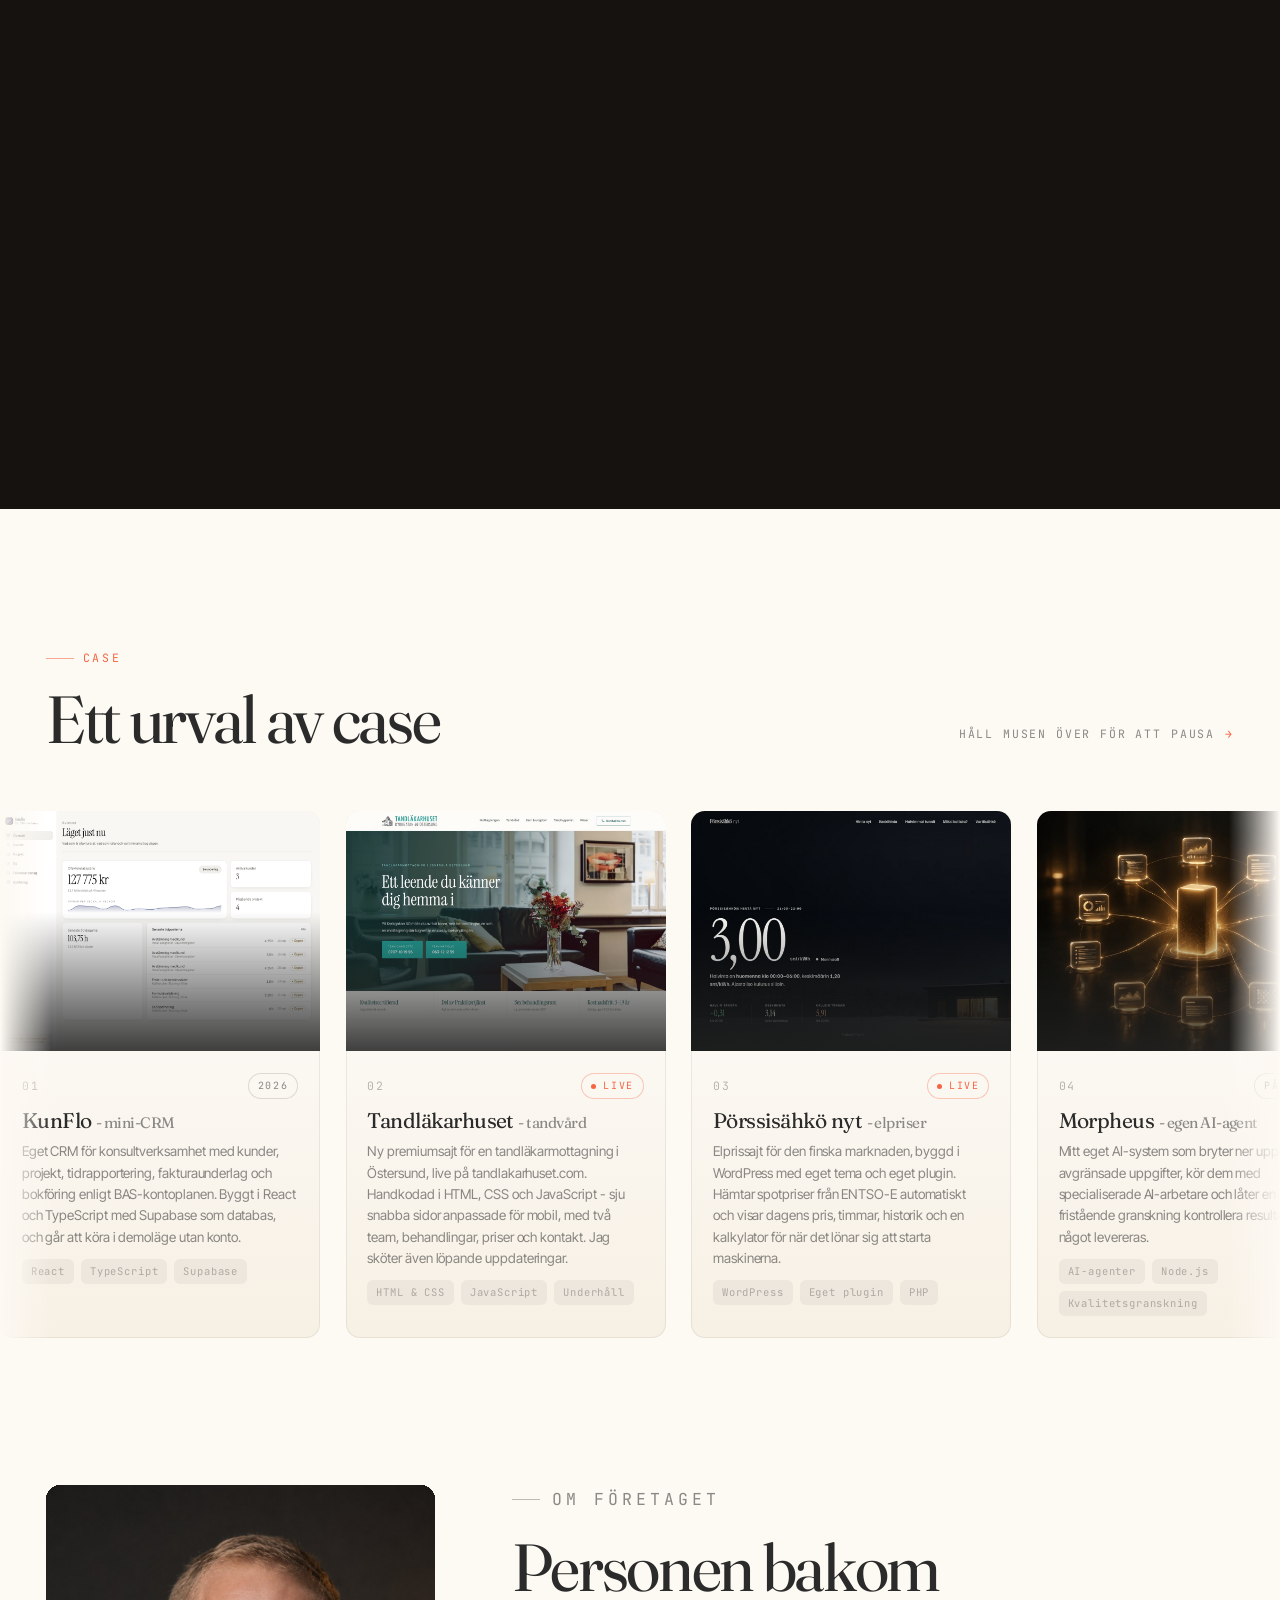
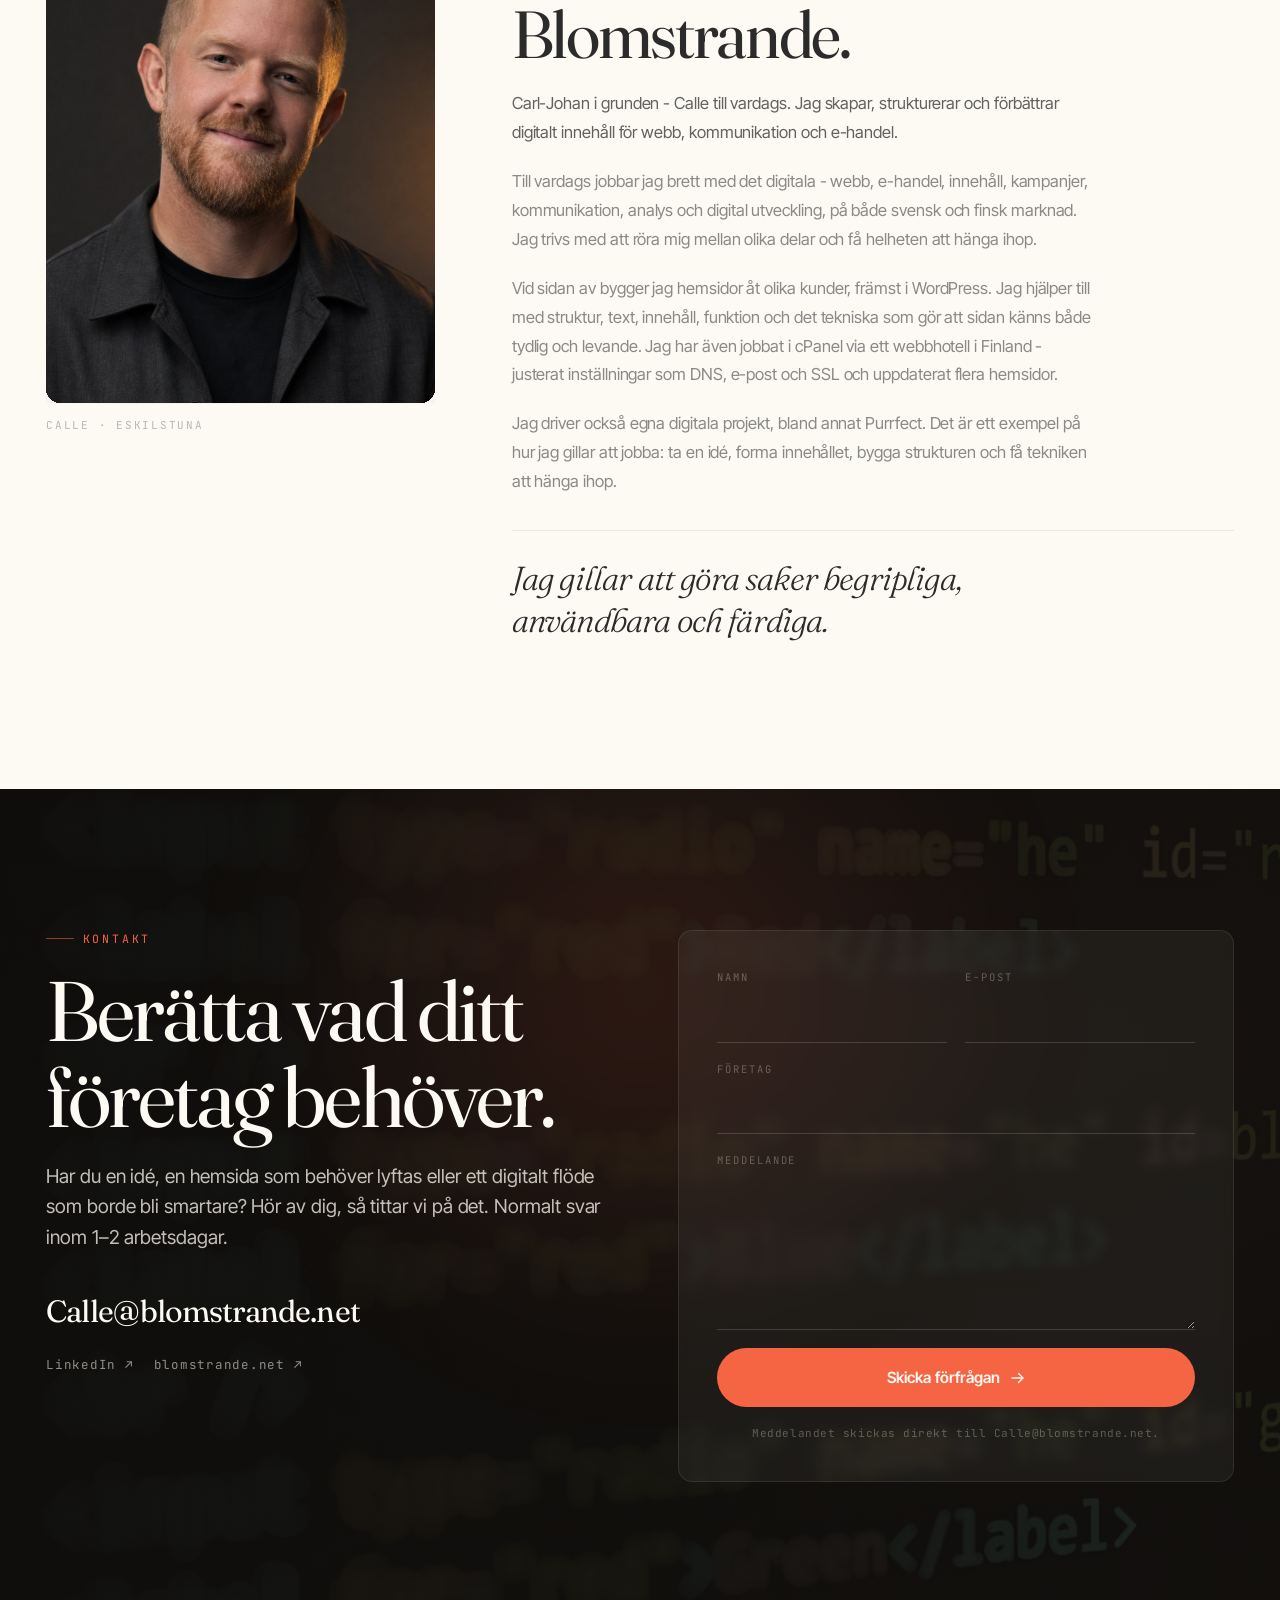
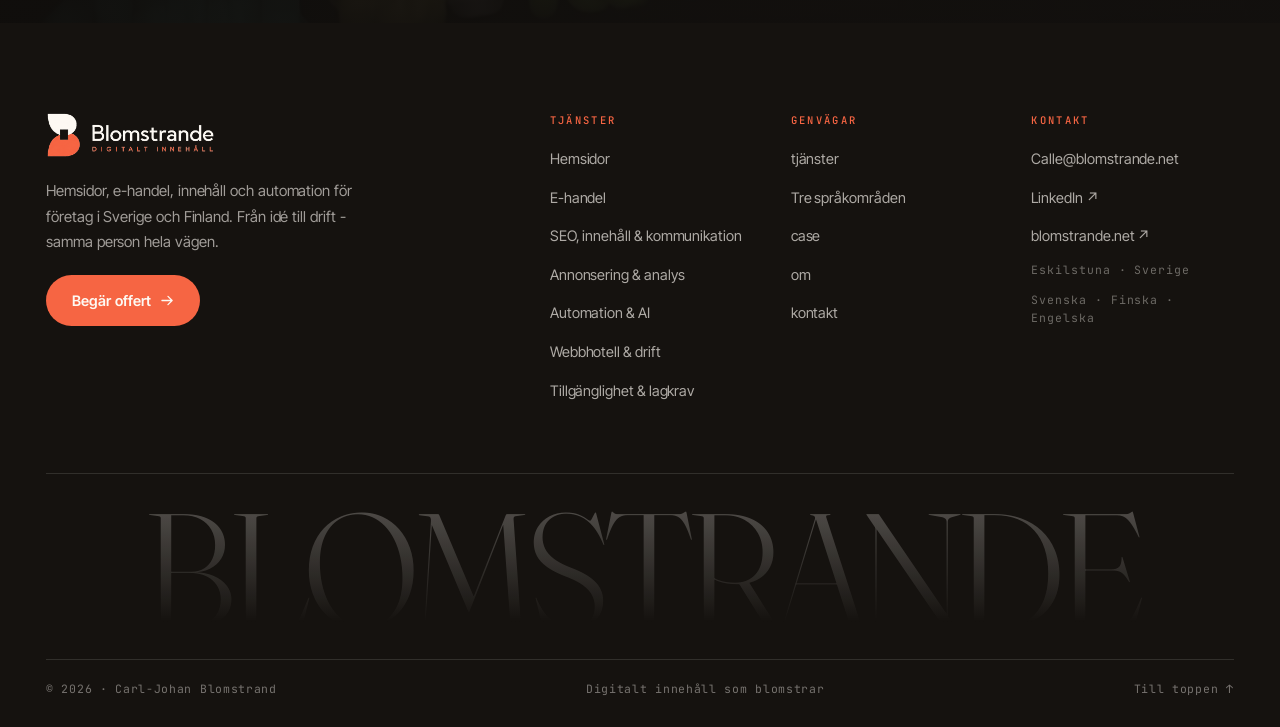
==== commit b25e9448: "ok" ====
--- a/index.html
+++ b/index.html
@@ -406,13 +406,13 @@
         </article>
 
         <article class="case" data-tilt>
-          <a class="case__link" href="https://callesassi.wixstudio.com/my-site-1" target="_blank" rel="noopener">
+          <a class="case__link" href="https://tandlakarhuset.com/" target="_blank" rel="noopener">
             <div class="case__media"><img src="assets/tandlakarhuset-case.jpg" alt="Tandläkarhuset Östersund - tandläkarmottagning" loading="lazy" width="1200" height="900"></div>
             <div class="case__body">
-              <div class="case__top"><em class="case__no">02</em><span class="tag tag--live" data-i18n="badgeOngoing">pågående</span></div>
+              <div class="case__top"><em class="case__no">02</em><span class="tag tag--live" data-i18n="badgeLive">live</span></div>
               <h3>Tandläkarhuset <i>- <span data-i18n="c10sub">tandvård</span></i></h3>
-              <p data-i18n="c10">Ny premiumsajt för en tandläkarmottagning i Östersund. Designen togs fram som en prototyp i kod, fördes via Figma in i Wix Studio och finslipades med egen CSS - sju sidor, anpassade för mobil.</p>
-              <ul class="chips"><li>Wix Studio</li><li>Figma</li><li data-i18n="chipOwnCss">Egen CSS</li></ul>
+              <p data-i18n="c10">Ny premiumsajt för en tandläkarmottagning i Östersund, live på tandlakarhuset.com. Handkodad i HTML, CSS och JavaScript - sju snabba sidor anpassade för mobil, med två team, behandlingar, priser och kontakt. Jag sköter även löpande uppdateringar.</p>
+              <ul class="chips"><li>HTML &amp; CSS</li><li>JavaScript</li><li data-i18n="chipMaint">Underhåll</li></ul>
             </div>
           </a>
         </article>
